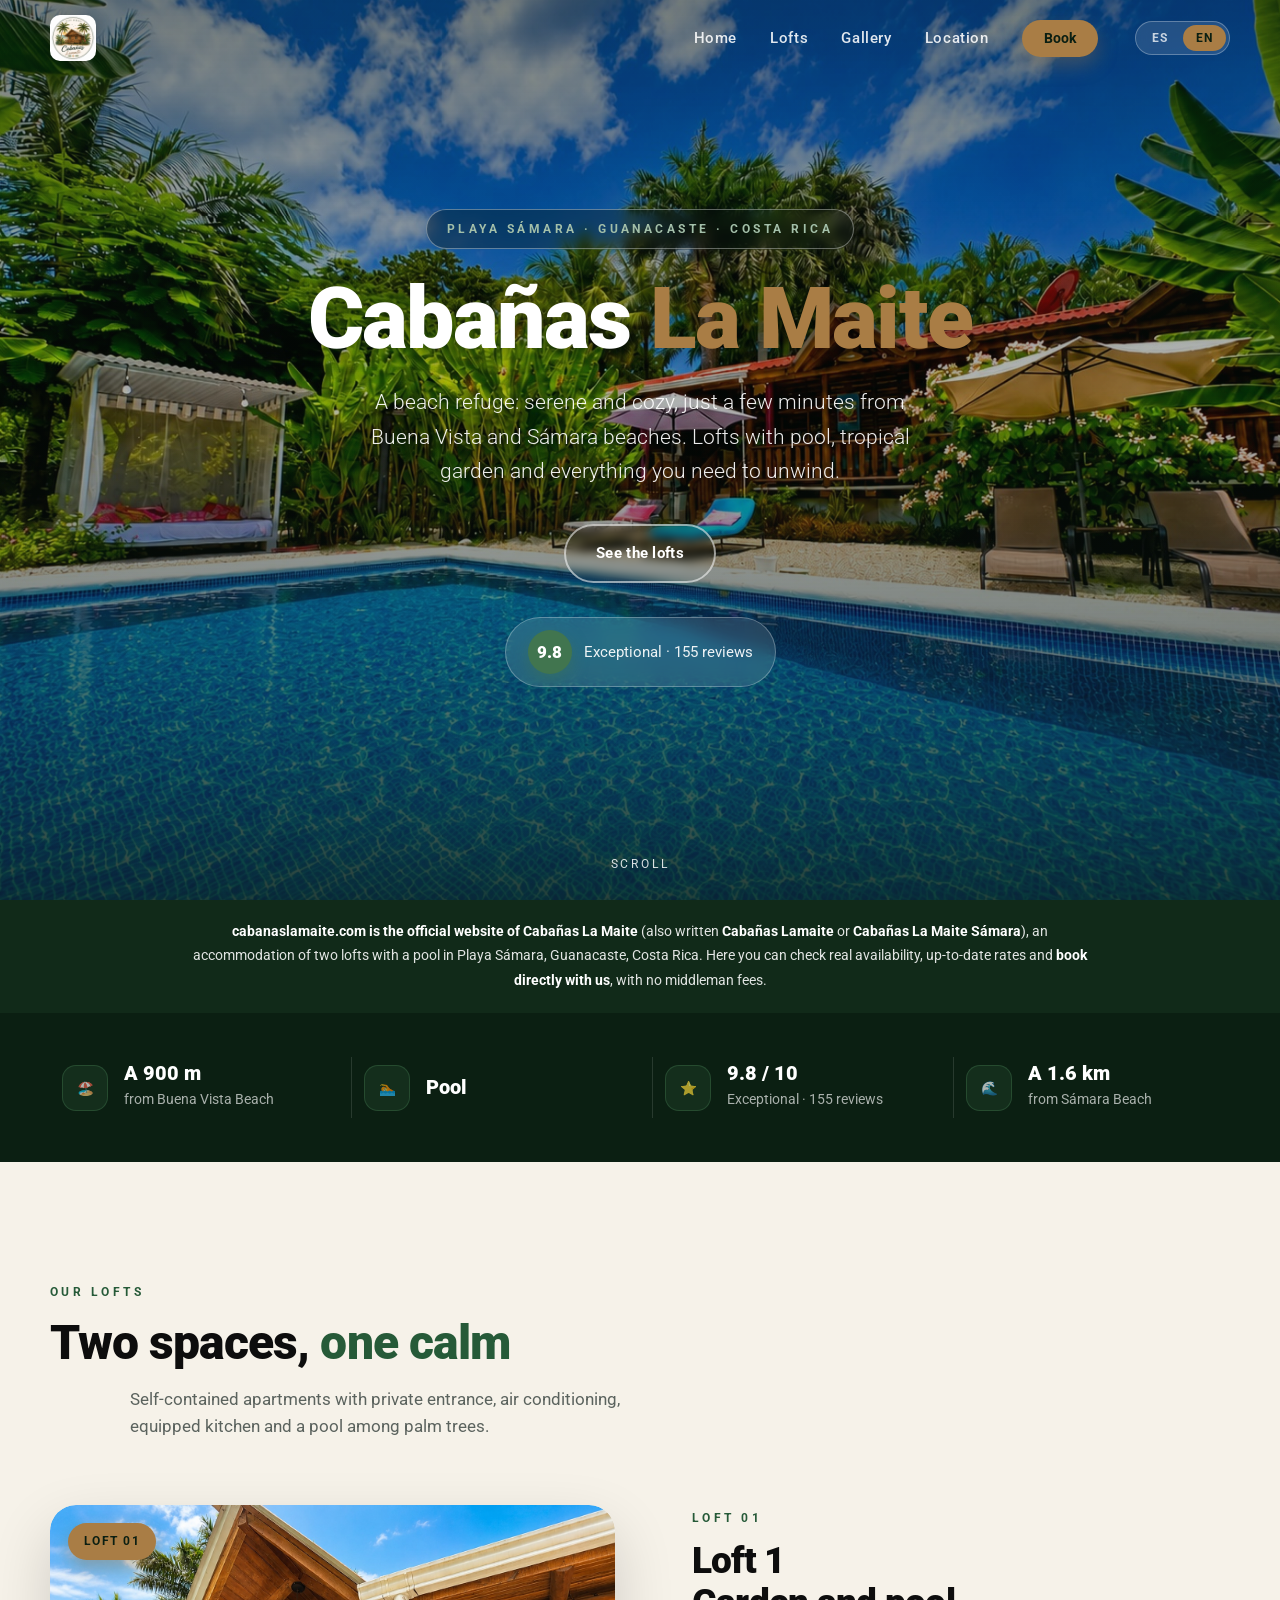
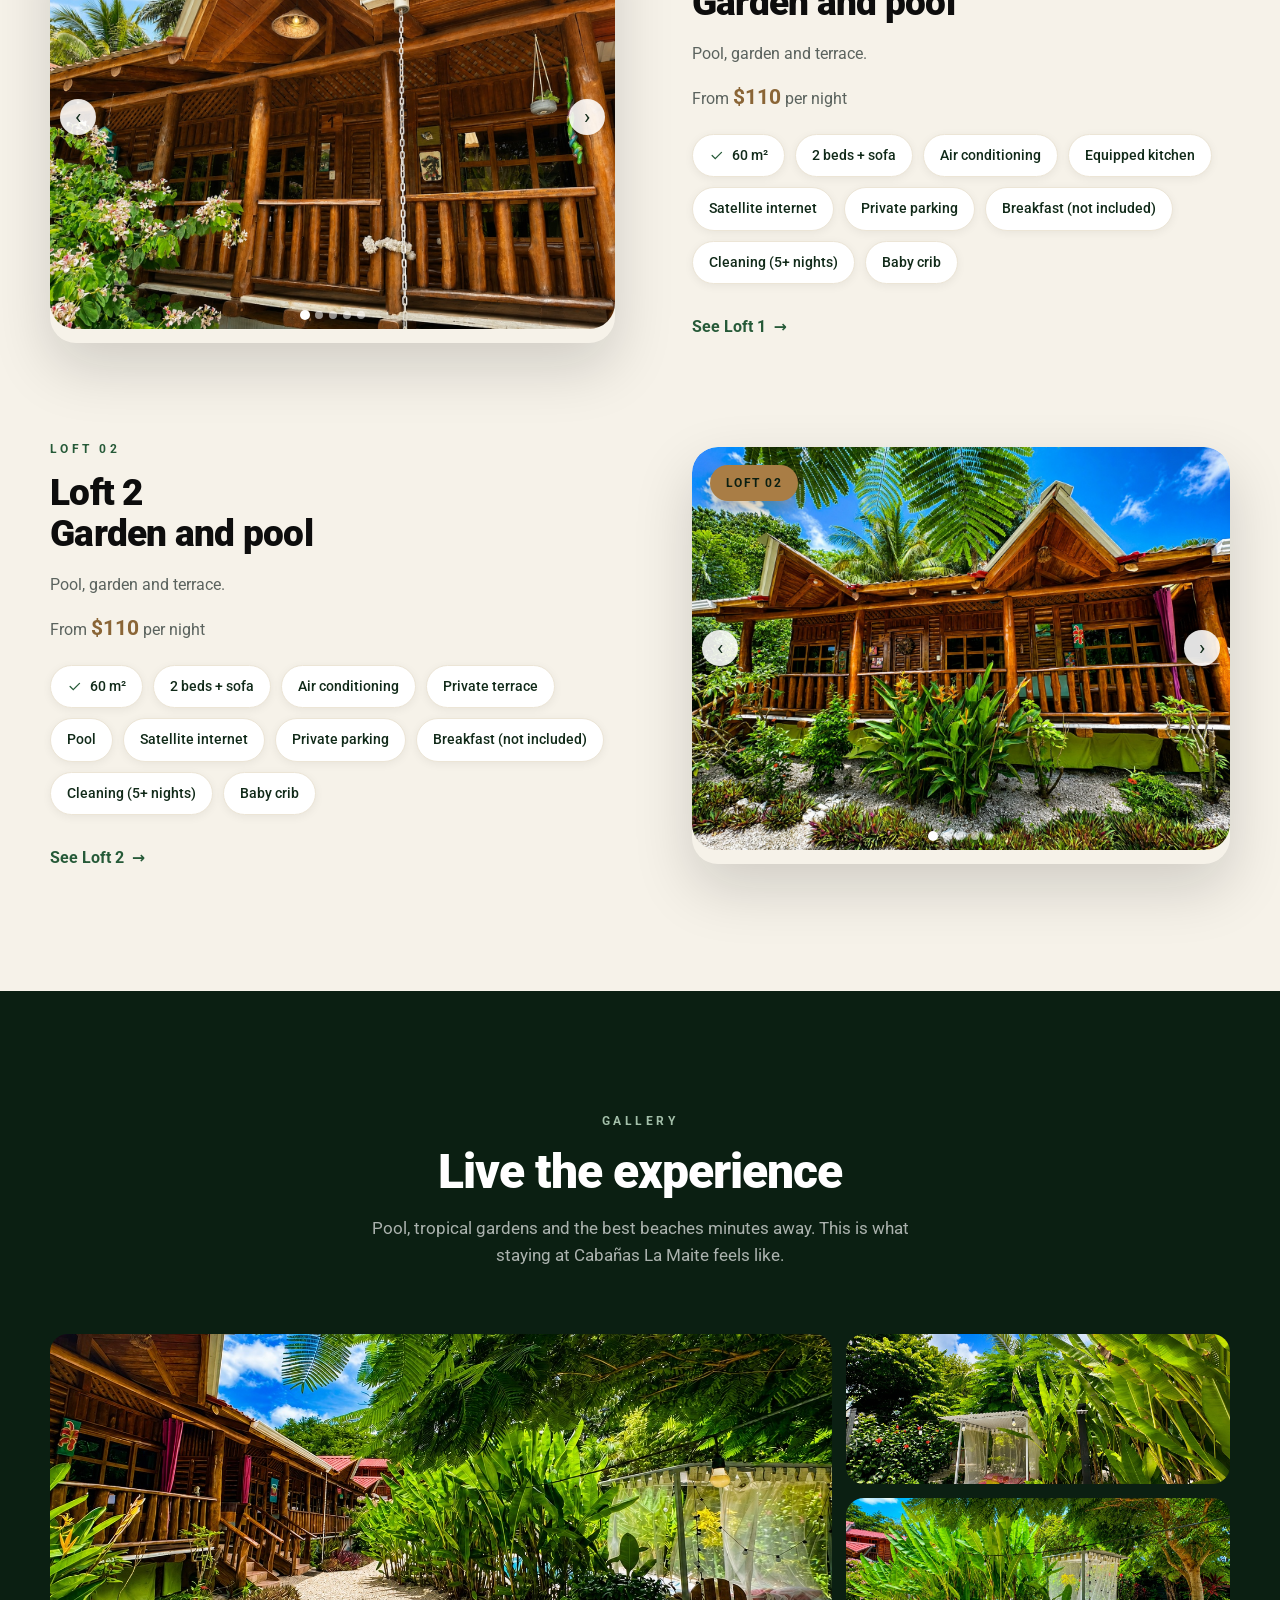
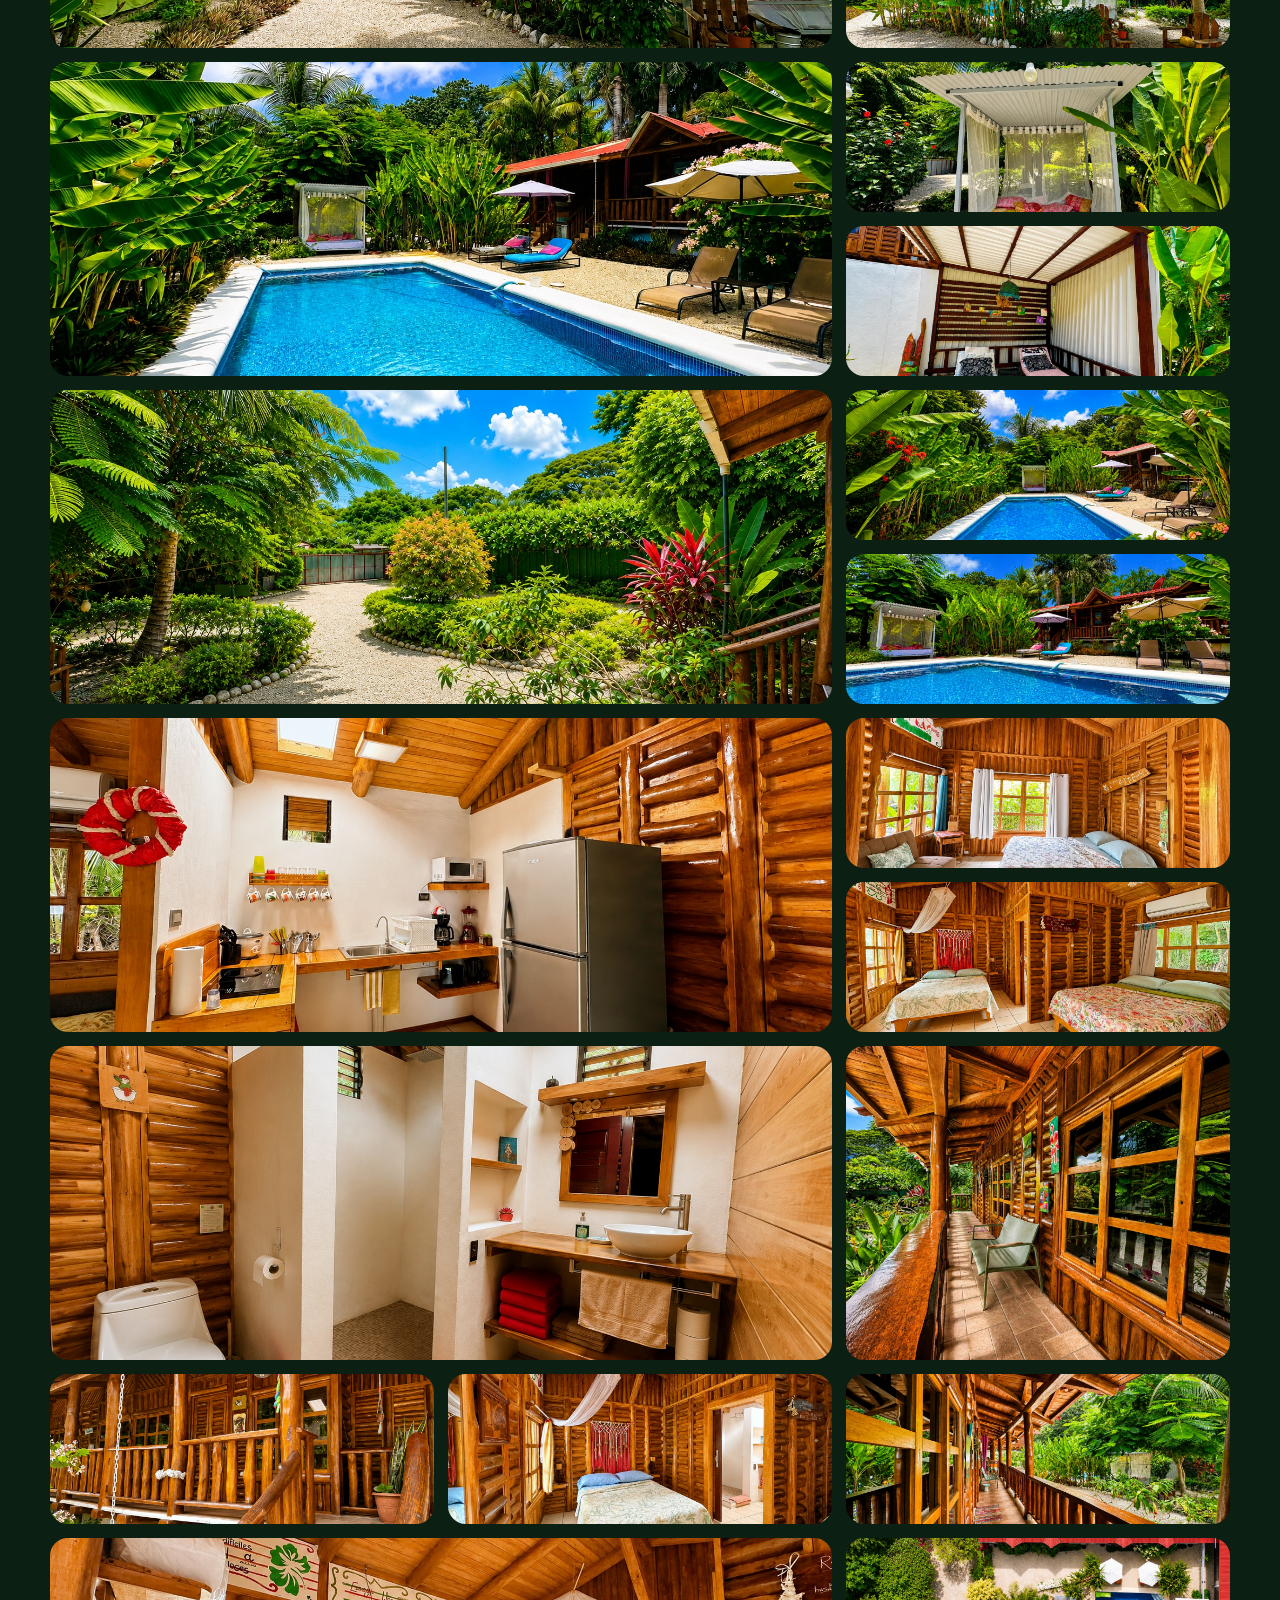
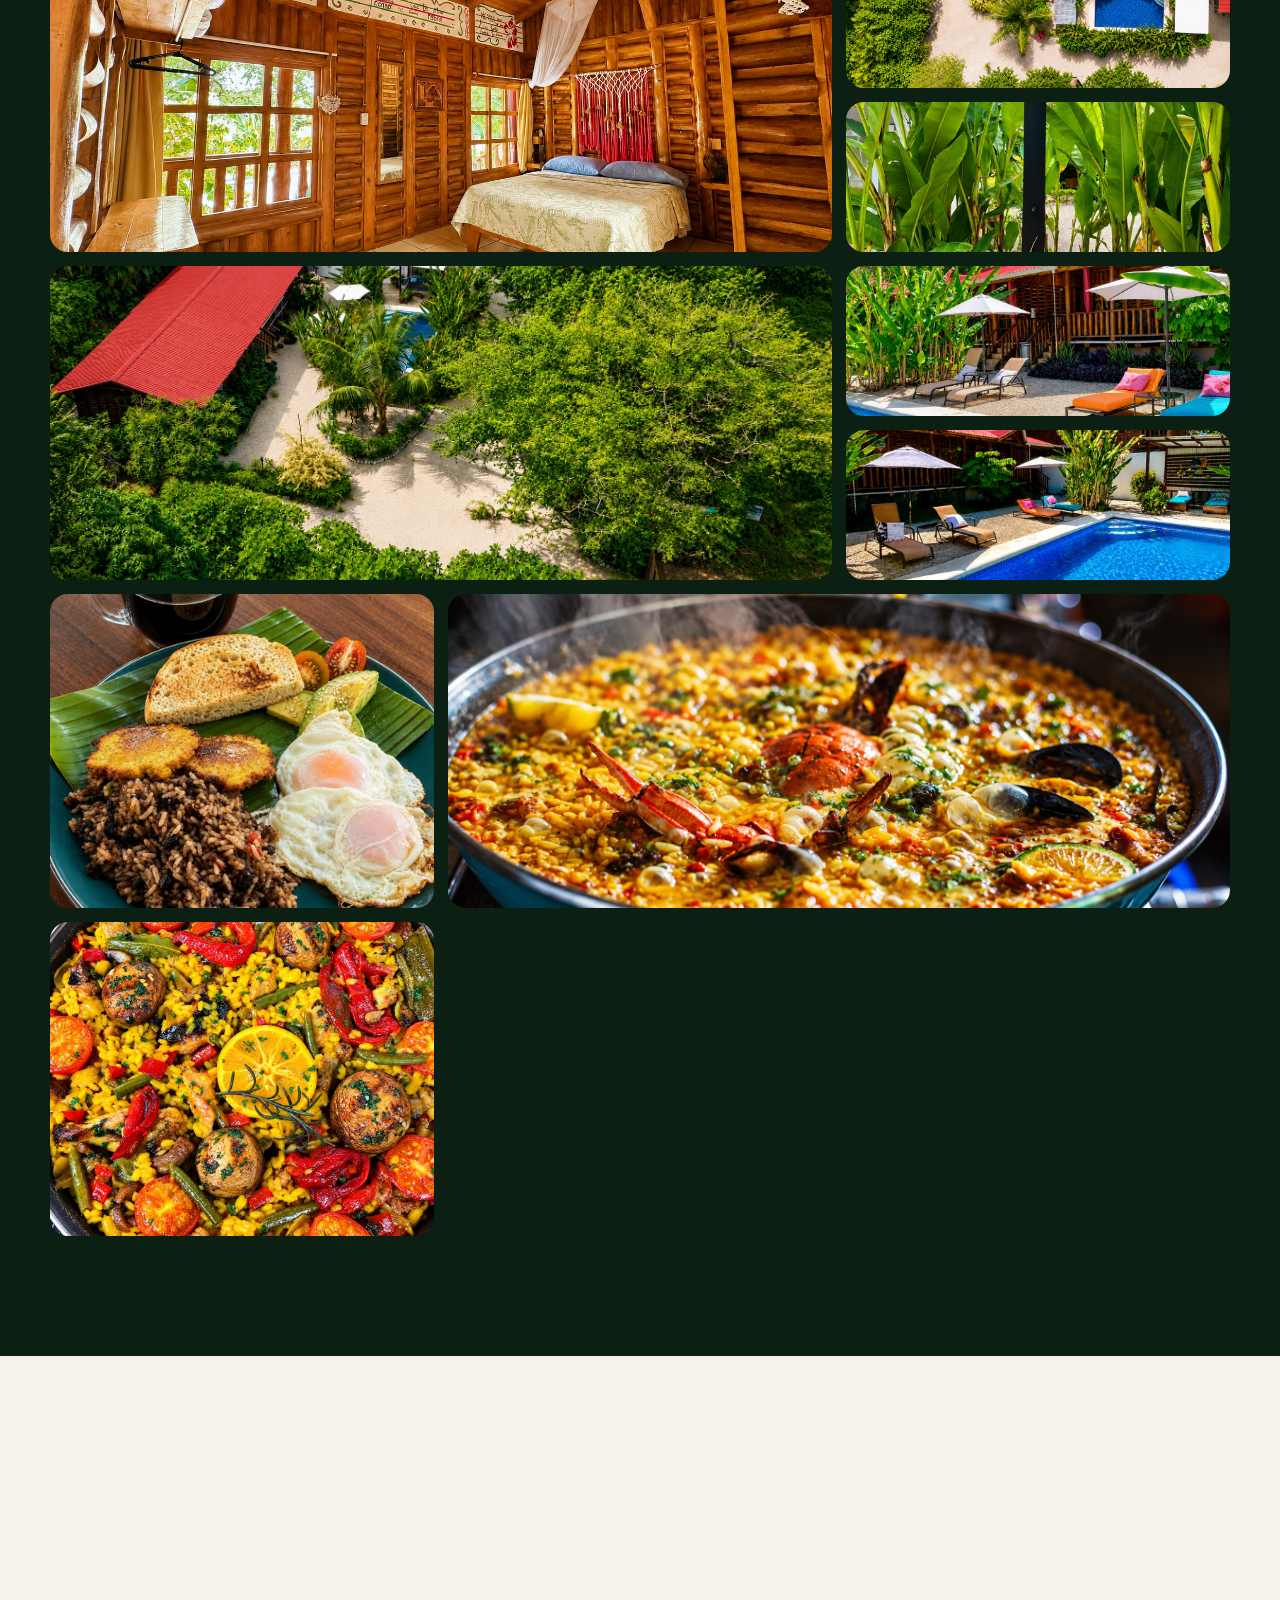
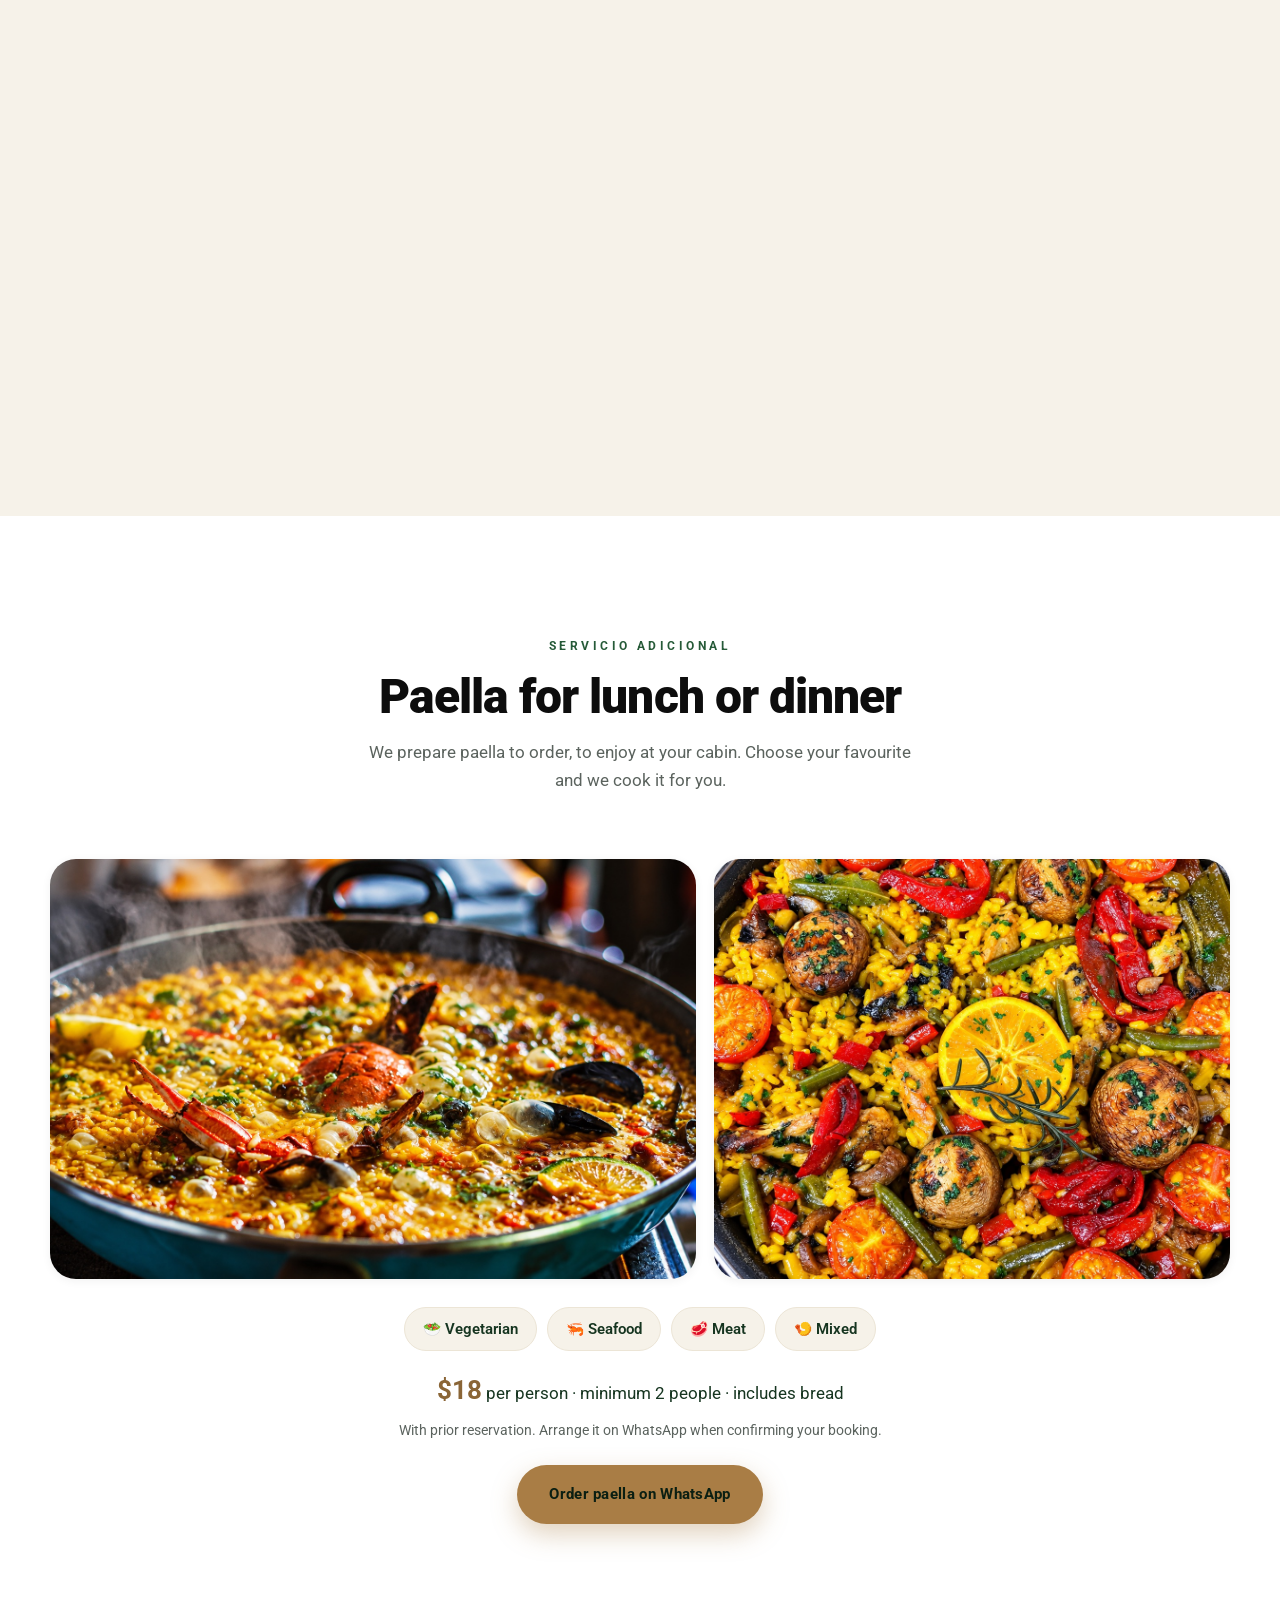
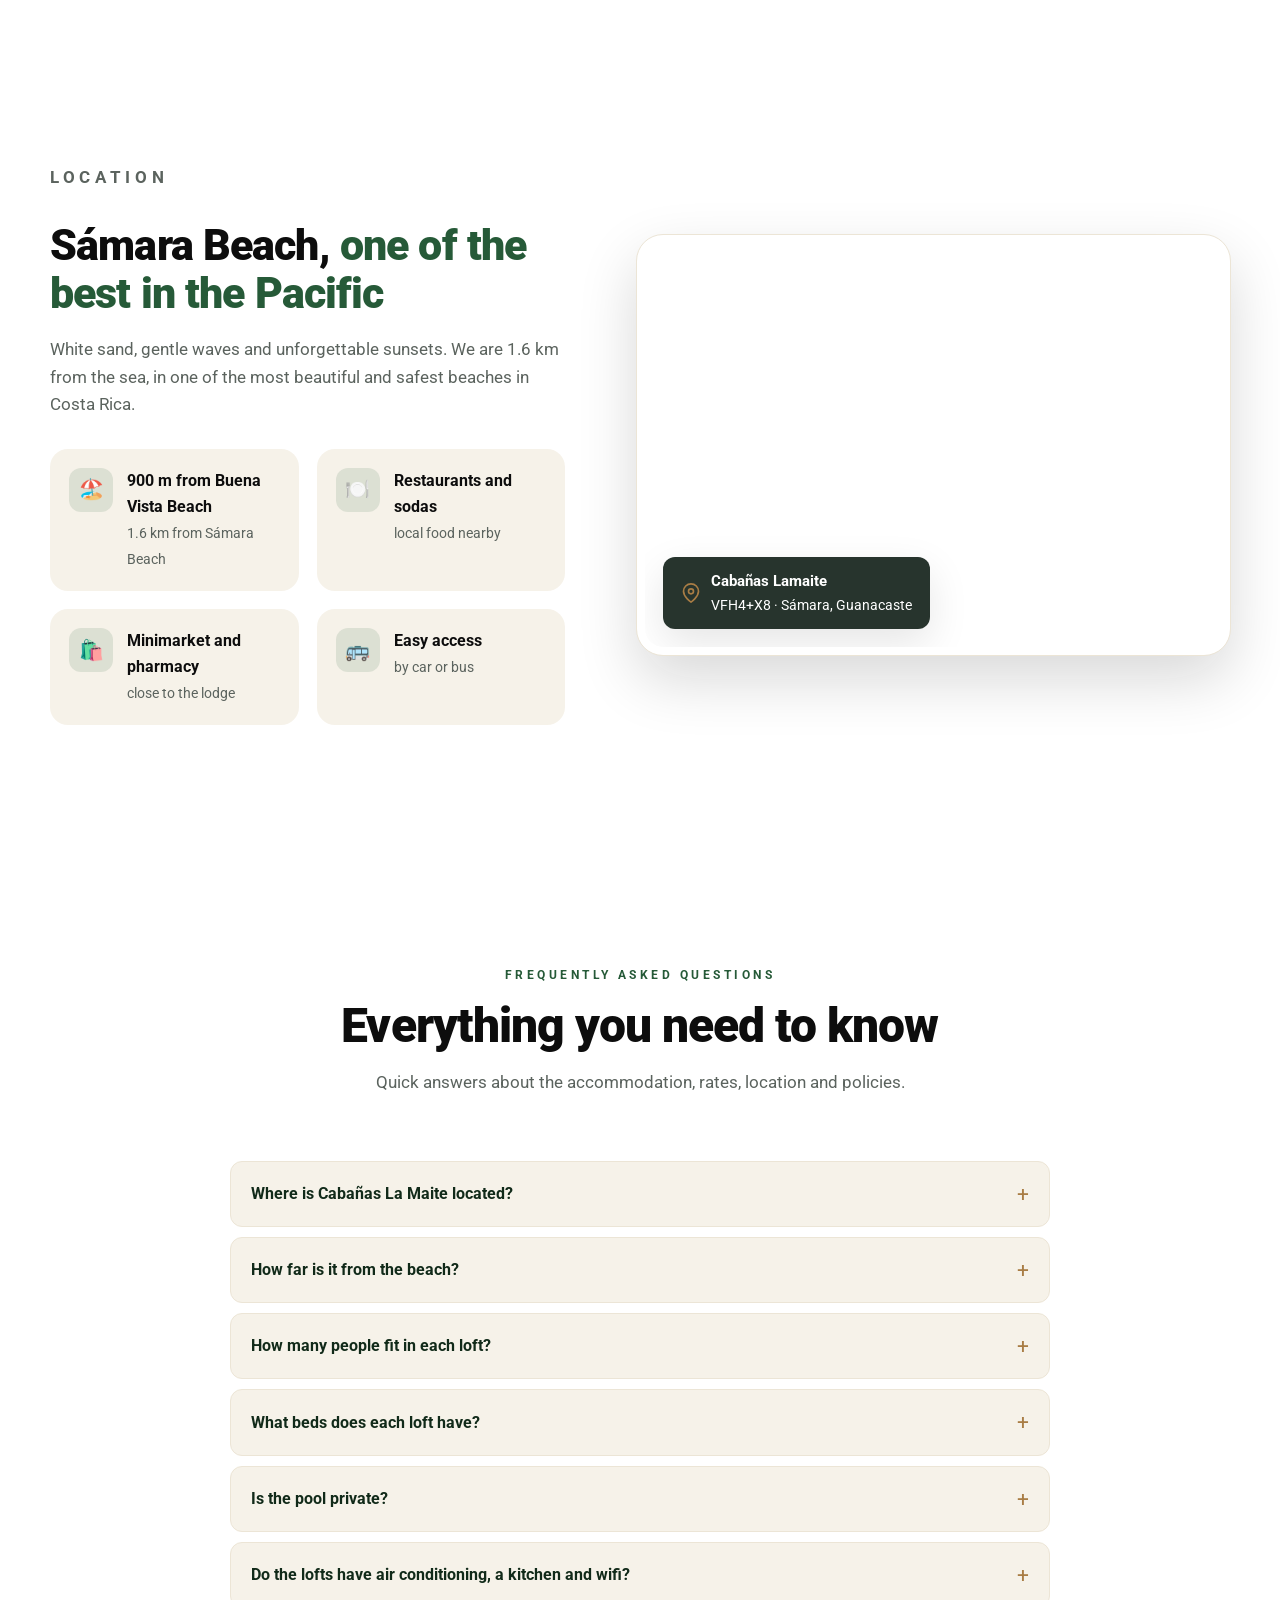
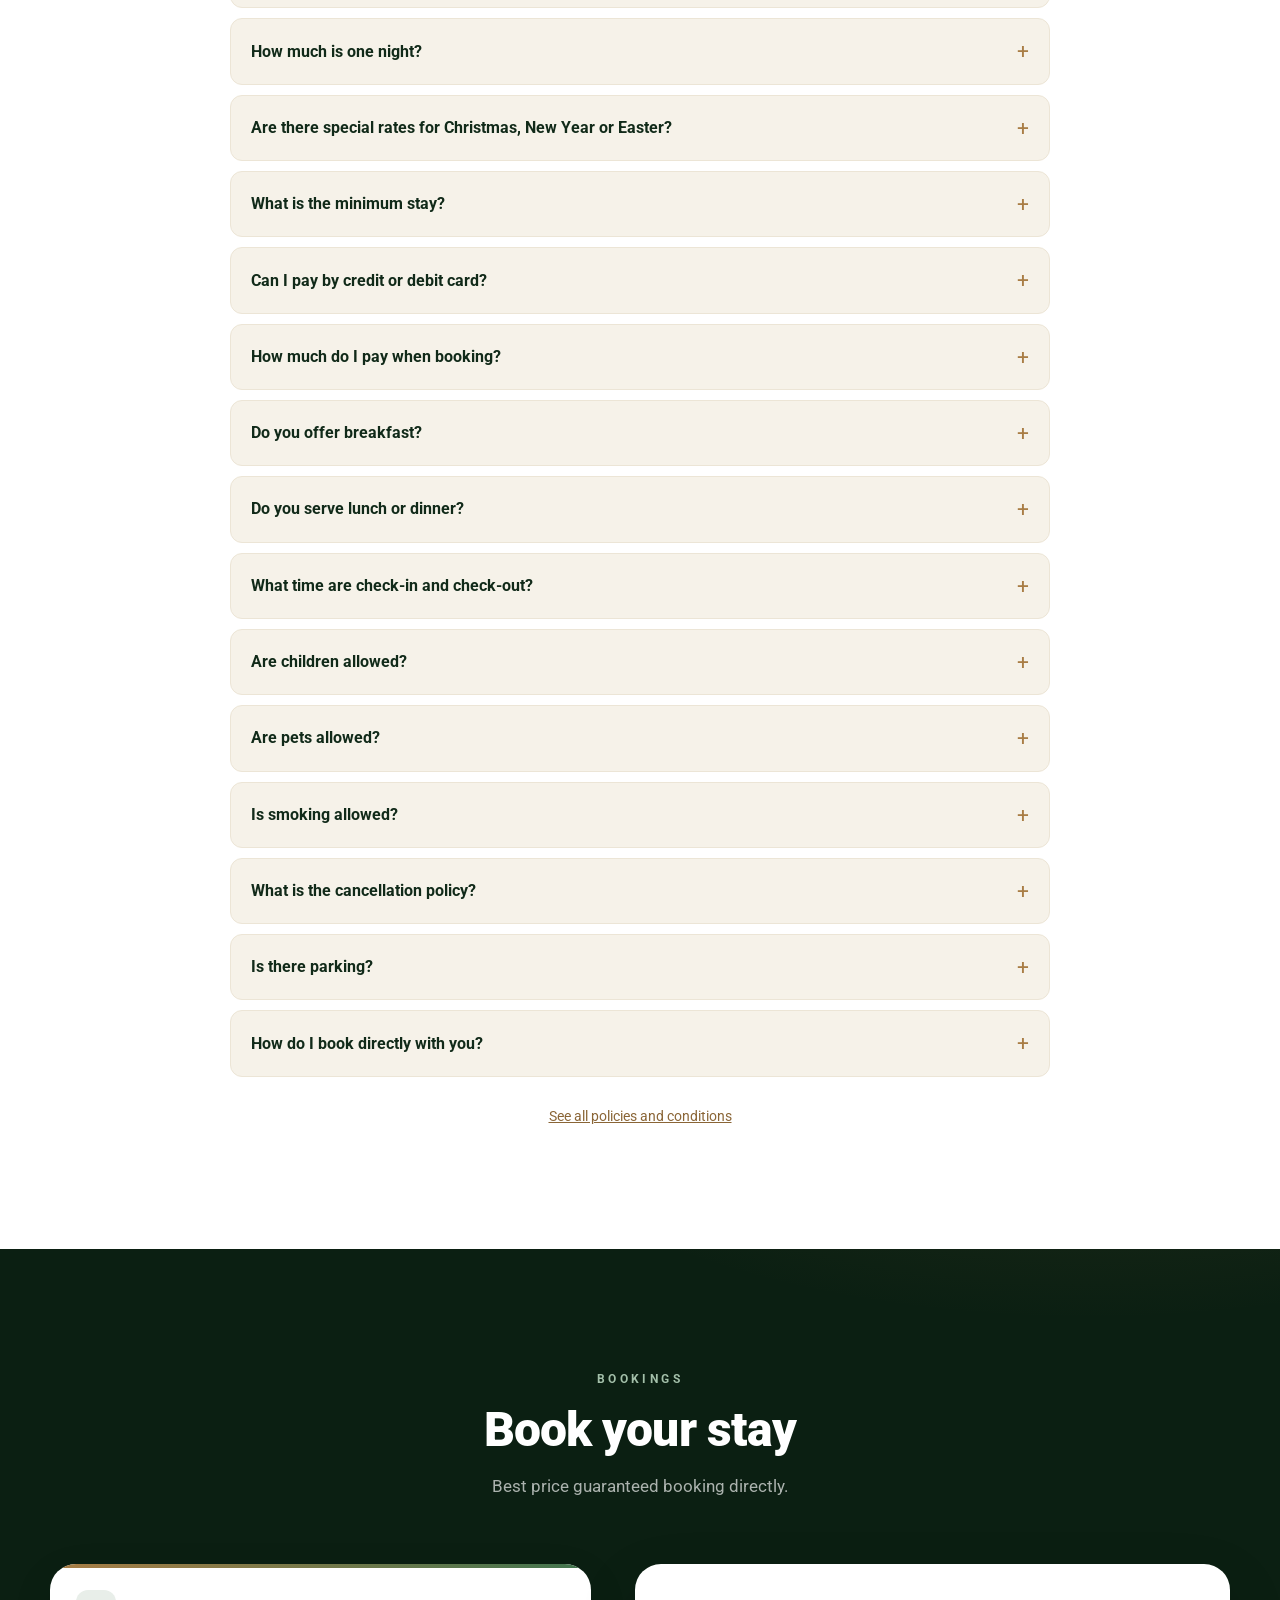
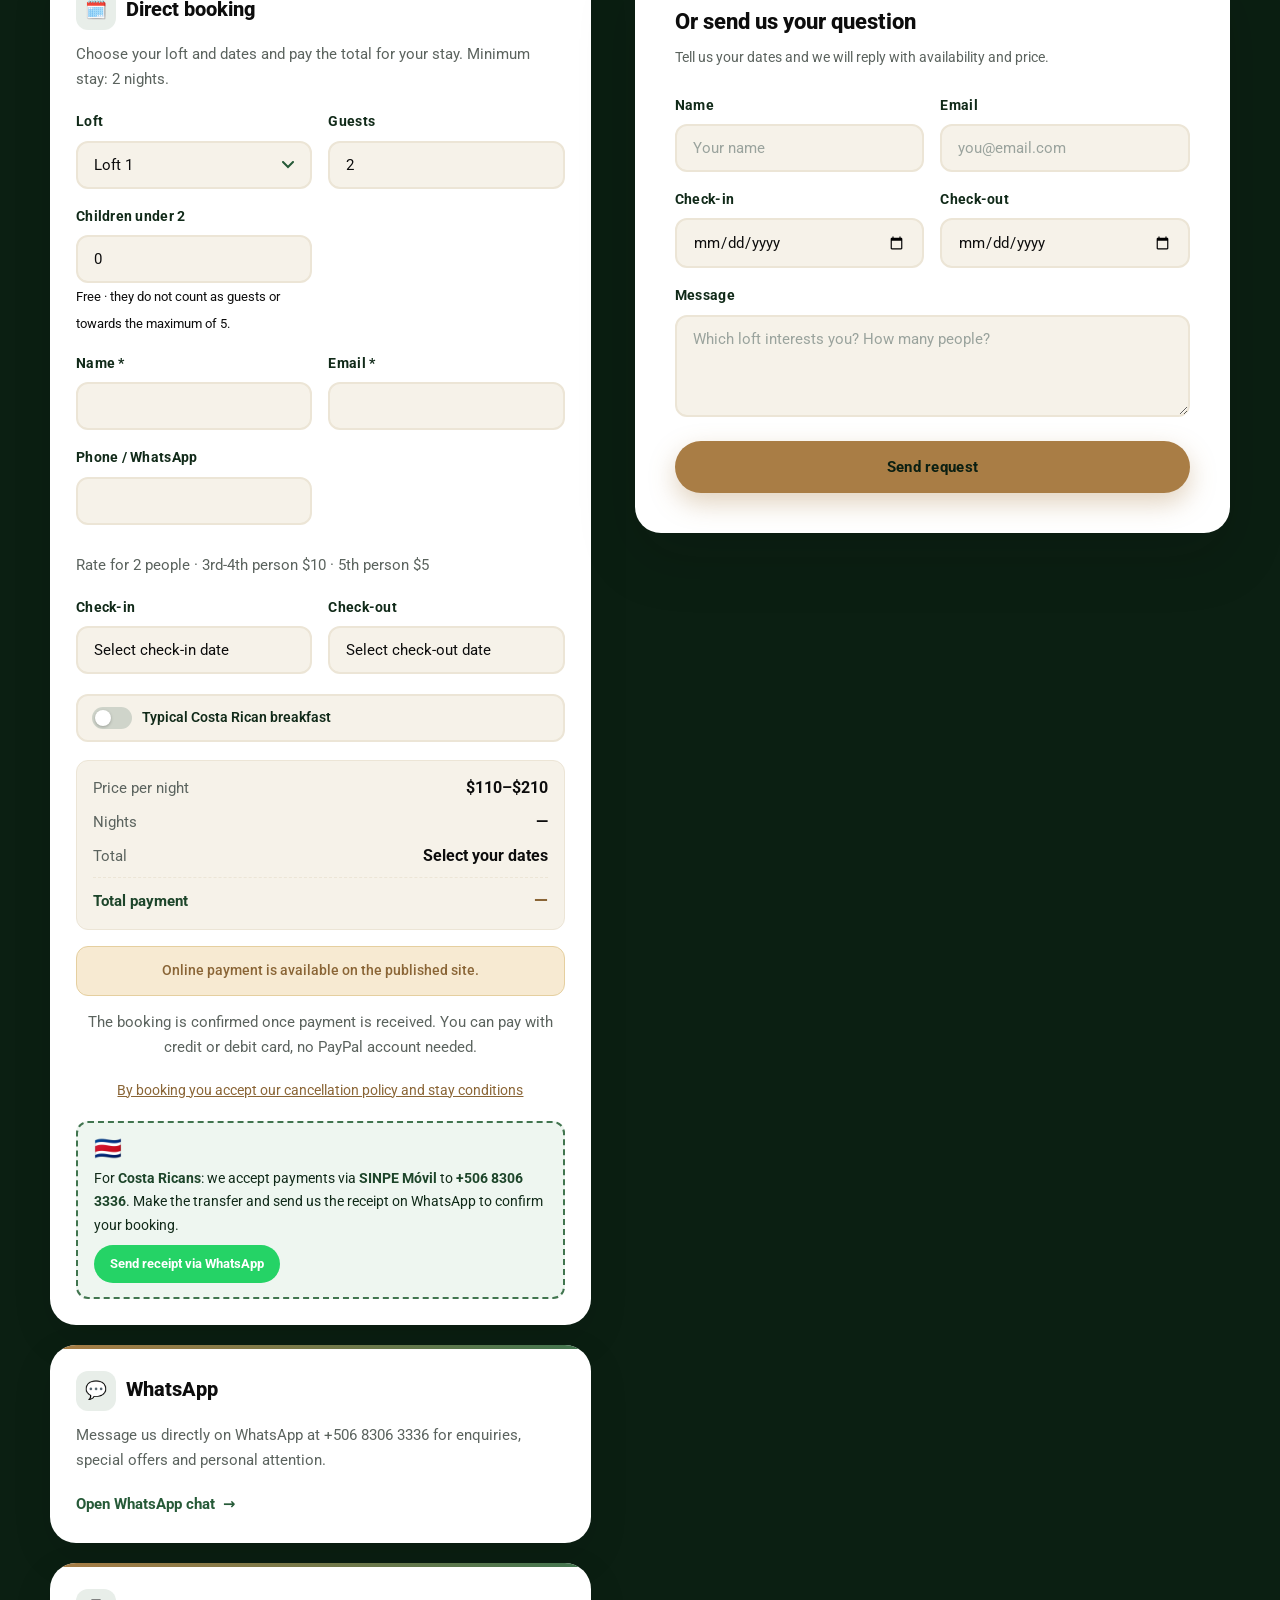
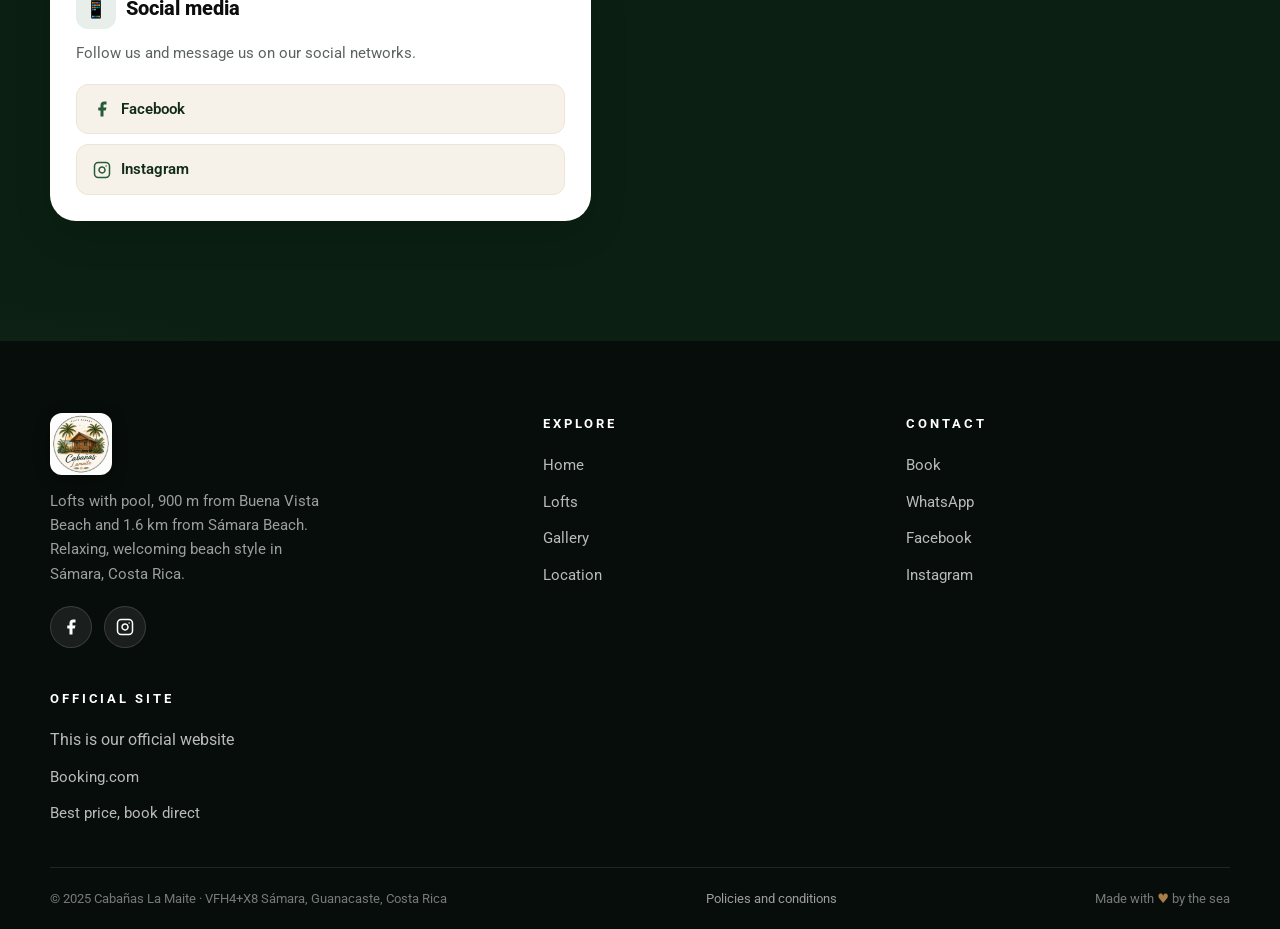
==== index.html @ fe334e0c "Reservas con ninos: campo de menores de 2 anos gratis (no cuentan para el maximo de 5 ni pagan desay" ====
<!DOCTYPE html>
<html lang="es">
<head>
    <meta charset="UTF-8">
    <meta name="viewport" content="width=device-width, initial-scale=1.0">
    <meta name="description" content="Cabañas La Maite (Lamaite) · Sitio web oficial. Lofts con piscina en Sámara, Costa Rica. A 900 m de Playa Buena Vista y 1,6 km de Playa Sámara, con aire acondicionado, cocina equipada y ambiente sobrio y playero.">
    <title>Cabañas La Maite (Lamaite) · Sámara, Costa Rica | Sitio Oficial</title>
    <link rel="icon" href="img/favicon.png">
    <link rel="canonical" href="https://www.cabanaslamaite.com/">
    <meta name="google-site-verification" content="googlee362062a2b91626f">

    <!-- Open Graph / redes sociales -->
    <meta property="og:type" content="website">
    <meta property="og:site_name" content="Cabañas La Maite">
    <meta property="og:locale" content="es_CR">
    <meta property="og:title" content="Cabañas La Maite · Lofts con piscina en Playa Sámara, Costa Rica">
    <meta property="og:description" content="Lofts con piscina compartida y jardín tropical a 900 m de Playa Buena Vista y 1,6 km de Playa Sámara. Aire acondicionado, cocina equipada. Reserva directa desde $110/noche.">
    <meta property="og:url" content="https://www.cabanaslamaite.com/">
    <meta property="og:image" content="https://www.cabanaslamaite.com/img/hero.jpg">
    <meta name="twitter:card" content="summary_large_image">

    <!-- Datos estructurados: alojamiento -->
    <script type="application/ld+json">
    {
      "@context": "https://schema.org",
      "@type": "LodgingBusiness",
      "@id": "https://www.cabanaslamaite.com/#alojamiento",
      "name": "Cabañas La Maite",
      "alternateName": ["Cabañas Lamaite", "Cabanas La Maite", "Cabañas La Maite Sámara", "Lamaite Sámara"],
      "description": "Dos lofts independientes con piscina compartida, jardín tropical y terraza en Playa Sámara, Guanacaste, Costa Rica. A 900 m de Playa Buena Vista y 1,6 km de Playa Sámara.",
      "url": "https://www.cabanaslamaite.com/",
      "image": [
        "https://www.cabanaslamaite.com/img/hero.jpg",
        "https://www.cabanaslamaite.com/img/loft1/gallery/loft1-01.jpg",
        "https://www.cabanaslamaite.com/img/loft2/gallery/loft2-01.jpg"
      ],
      "telephone": "+50683063336",
      "email": "cabanaslamaite@gmail.com",
      "priceRange": "$110-$210",
      "currenciesAccepted": "USD, CRC",
      "paymentAccepted": "Tarjeta de crédito, tarjeta de débito, PayPal, SINPE Móvil",
      "checkinTime": "15:00",
      "checkoutTime": "11:00",
      "numberOfRooms": 2,
      "petsAllowed": false,
      "address": {
        "@type": "PostalAddress",
        "streetAddress": "VFH4+X8",
        "addressLocality": "Sámara",
        "addressRegion": "Guanacaste",
        "addressCountry": "CR"
      },
      "geo": {
        "@type": "GeoCoordinates",
        "latitude": 9.8799882,
        "longitude": -85.5441426
      },
      "areaServed": [
        { "@type": "Place", "name": "Playa Sámara" },
        { "@type": "Place", "name": "Playa Buena Vista" },
        { "@type": "Place", "name": "Sámara, Guanacaste" }
      ],
      "amenityFeature": [
        { "@type": "LocationFeatureSpecification", "name": "Piscina compartida", "value": true },
        { "@type": "LocationFeatureSpecification", "name": "Jardín tropical", "value": true },
        { "@type": "LocationFeatureSpecification", "name": "Aire acondicionado", "value": true },
        { "@type": "LocationFeatureSpecification", "name": "Cocina equipada", "value": true },
        { "@type": "LocationFeatureSpecification", "name": "Terraza", "value": true },
        { "@type": "LocationFeatureSpecification", "name": "Internet satelital", "value": true },
        { "@type": "LocationFeatureSpecification", "name": "Estacionamiento privado", "value": true },
        { "@type": "LocationFeatureSpecification", "name": "Entrada independiente", "value": true }
      ],
      "aggregateRating": {
        "@type": "AggregateRating",
        "ratingValue": "9.8",
        "bestRating": "10",
        "reviewCount": "155"
      },
      "sameAs": [
        "https://www.facebook.com/LamaiteEcologicas",
        "https://www.instagram.com/cabanaslamaite/",
        "https://www.booking.com/hotel/cr/cabanas-lamaite-samara.html"
      ],
      "makesOffer": [
        {
          "@type": "Offer",
          "name": "Desayuno típico costarricense",
          "description": "Desayuno con gallo pinto, huevos, fruta fresca y café de la zona. Con reservación previa.",
          "price": "11",
          "priceCurrency": "USD"
        },
        {
          "@type": "Offer",
          "name": "Paella (vegetariana, mariscos, carne o mixta)",
          "description": "Paella con reservación previa, mínimo 2 personas. Incluye pan.",
          "price": "18",
          "priceCurrency": "USD"
        }
      ]
    }
    </script>

    <!-- Datos estructurados: preguntas frecuentes -->
    <script type="application/ld+json">
    {
      "@context": "https://schema.org",
      "@type": "FAQPage",
      "mainEntity": [
        { "@type": "Question", "name": "¿Dónde queda Cabañas La Maite?", "acceptedAnswer": { "@type": "Answer", "text": "Cabañas La Maite está en Sámara, Nicoya, Guanacaste, Costa Rica (Plus Code VFH4+X8; coordenadas 9.8799882, -85.5441426). Está a 900 m de Playa Buena Vista y a 1,6 km de Playa Sámara." } },
        { "@type": "Question", "name": "¿Qué tan lejos está de la playa?", "acceptedAnswer": { "@type": "Answer", "text": "A 900 metros de Playa Buena Vista (unos 10-12 minutos caminando) y a 1,6 km de Playa Sámara, una de las playas más hermosas y seguras de Costa Rica, ideal para nadar." } },
        { "@type": "Question", "name": "¿Cuántas personas caben en cada loft?", "acceptedAnswer": { "@type": "Answer", "text": "Cada loft aloja hasta 5 personas. La tarifa base incluye 2 personas; cada persona adicional tiene un costo por noche (la 3ª y 4ª suman $10 cada una, la 5ª $5)." } },
        { "@type": "Question", "name": "¿Qué camas tiene cada loft?", "acceptedAnswer": { "@type": "Answer", "text": "Ambos lofts tienen 2 camas dobles y 1 sofá cama, además de ropa de cama y aire acondicionado individual." } },
        { "@type": "Question", "name": "¿La piscina es privada?", "acceptedAnswer": { "@type": "Answer", "text": "La piscina es compartida entre los dos lofts y está rodeada de jardín tropical. Cada loft tiene su propia entrada independiente y su terraza." } },
        { "@type": "Question", "name": "¿Los loft tienen aire acondicionado, cocina y wifi?", "acceptedAnswer": { "@type": "Answer", "text": "Sí. Cada loft incluye aire acondicionado individual, cocina completamente equipada (refrigerador, microondas, utensilios, cafetera), internet satelital, terraza y baño privado con ducha." } },
        { "@type": "Question", "name": "¿Cuánto cuesta una noche?", "acceptedAnswer": { "@type": "Answer", "text": "Para 2 personas: $119 por noche en temporada alta (enero, febrero, marzo, abril, julio, agosto y diciembre) y $110 por noche en temporada baja (mayo, junio, septiembre, octubre y noviembre). La persona adicional cuesta $10 (3ª y 4ª) y $5 (la 5ª)." } },
        { "@type": "Question", "name": "¿Hay tarifas especiales en Navidad, Año Nuevo o Semana Santa?", "acceptedAnswer": { "@type": "Answer", "text": "Sí. Del 24 al 28 de diciembre la tarifa es $170 por noche; del 29 de diciembre al 1 de enero, $210; del 2 al 4 de enero, $170; y del 5 al 10 de enero, $140. En Semana Santa (21 al 28 de marzo de 2027) la tarifa es $135 por noche." } },
        { "@type": "Question", "name": "¿Cuál es la estadía mínima?", "acceptedAnswer": { "@type": "Answer", "text": "La estadía mínima general es de 2 noches. Como excepción, si en el calendario queda una sola noche libre entre dos reservas, esa noche se puede reservar por separado." } },
        { "@type": "Question", "name": "¿Puedo pagar con tarjeta de crédito o débito?", "acceptedAnswer": { "@type": "Answer", "text": "Sí. Puedes pagar el 100% al reservar con tarjeta de crédito o débito, sin necesidad de tener cuenta PayPal. Los costarricenses también pueden pagar por SINPE Móvil coordinando por WhatsApp." } },
        { "@type": "Question", "name": "¿Cuánto se paga al reservar?", "acceptedAnswer": { "@type": "Answer", "text": "Se paga el 100% del total al momento de reservar. Al completar el pago recibirás un correo de confirmación automático." } },
        { "@type": "Question", "name": "¿Ofrecen desayuno?", "acceptedAnswer": { "@type": "Answer", "text": "Sí, ofrecemos desayuno típico costarricense (gallo pinto, huevos, fruta fresca y café de la zona) por $11 por persona por noche, con reservación previa. Puedes agregarlo al reservar o coordinarlo por WhatsApp." } },
        { "@type": "Question", "name": "¿Sirven almuerzo o cena?", "acceptedAnswer": { "@type": "Answer", "text": "Preparamos paella para almuerzo o cena con reservación previa: vegetariana, de mariscos, de carne o mixta. Cuesta $18 por persona, con un mínimo de 2 personas, e incluye pan. Se pide por WhatsApp." } },
        { "@type": "Question", "name": "¿A qué hora es el check-in y el check-out?", "acceptedAnswer": { "@type": "Answer", "text": "El check-in es a partir de las 3:00 p. m. y es completamente automático: puedes entrar por tu cuenta siguiendo las instrucciones que te enviamos antes de llegar. El check-out es hasta las 11:00 a. m." } },
        { "@type": "Question", "name": "¿Se permiten niños?", "acceptedAnswer": { "@type": "Answer", "text": "Sí, se permiten niños de cualquier edad. Los niños de 2 años o menos se alojan gratis, y hay cunas disponibles sin costo sujetas a disponibilidad." } },
        { "@type": "Question", "name": "¿Se admiten mascotas?", "acceptedAnswer": { "@type": "Answer", "text": "No, no se admiten mascotas en las instalaciones." } },
        { "@type": "Question", "name": "¿Se puede fumar?", "acceptedAnswer": { "@type": "Answer", "text": "No se permite fumar dentro de las habitaciones ni en las áreas interiores o comunes. Solo está permitido en el área designada para fumadores ubicada en el parqueo." } },
        { "@type": "Question", "name": "¿Cuál es la política de cancelación?", "acceptedAnswer": { "@type": "Answer", "text": "Es flexible: puedes cancelar sin cargos hasta 5 días antes de la llegada y se reembolsa el 100% del importe pagado. Si cancelas dentro de los 5 días previos, o no te presentas, se cobra el 100% de la reserva." } },
        { "@type": "Question", "name": "¿Hay estacionamiento?", "acceptedAnswer": { "@type": "Answer", "text": "Sí, cada loft cuenta con estacionamiento privado dentro de la propiedad." } },
        { "@type": "Question", "name": "¿Cómo reservo directamente con ustedes?", "acceptedAnswer": { "@type": "Answer", "text": "Puedes reservar aquí mismo en la página: elige loft, fechas, número de personas y paga con tarjeta. También puedes escribirnos por WhatsApp al +506 8306 3336 o al correo cabanaslamaite@gmail.com." } }
      ]
    }
    </script>

    <link rel="preconnect" href="https://fonts.googleapis.com">
    <link rel="preconnect" href="https://fonts.gstatic.com" crossorigin>
    <link href="https://fonts.googleapis.com/css2?family=Roboto:wght@300;400;500;700;900&display=swap" rel="stylesheet">
    <link rel="stylesheet" href="styles.css">
</head>
<body>

    <header class="site-header" id="site-header">
        <nav class="nav container">
            <a href="#inicio" class="brand">
            <img class="logo-img" src="img/logo.png" alt="Cabañas La Maite — logo">
            </a>
            <button class="nav-toggle" id="nav-toggle" aria-label="Abrir menú" aria-expanded="false">
                <span></span><span></span><span></span>
            </button>
            <ul class="nav-links" id="nav-links">
                <li><a href="#inicio" data-i18n="nav.inicio">Inicio</a></li>
                <li><a href="#lofts" data-i18n="nav.lofts">Lofts</a></li>
                <li><a href="#galeria" data-i18n="nav.galeria">Galería</a></li>
                <li><a href="#ubicacion" data-i18n="nav.ubicacion">Ubicación</a></li>
                <li><a href="#reservar" class="nav-cta" data-i18n="nav.reservar">Reservar</a></li>
                <li class="lang-switch" role="group" aria-label="Idioma / Language">
                    <button class="lang-btn" data-lang="es" type="button" aria-pressed="true">ES</button>
                    <button class="lang-btn" data-lang="en" type="button" aria-pressed="false">EN</button>
                </li>
            </ul>
        </nav>
    </header>

    <main>
        <!-- ============ HERO ============ -->
        <section id="inicio" class="hero">
            <div class="hero-bg" style="background-image: url('img/hero.jpg')"></div>
            <div class="hero-overlay"></div>
            <div class="hero-content">
                <p class="eyebrow">Playa Sámara · Guanacaste · Costa Rica</p>
                <h1>Cabañas <span class="accent">La Maite</span></h1>
                <p class="hero-tagline" data-i18n="hero.tagline">Un refugio playero: sereno y acogedor, a tan solo unos minutos de Playa Buena Vista y Sámara. Lofts con piscina, jardín tropical y todo lo que necesitas para desconectar.</p>
                <div class="hero-buttons">
                    <a href="#lofts" class="btn btn-ghost" data-i18n="hero.seeLofts">Ver los lofts</a>
                </div>
                <div class="hero-rating">
                    <span class="rating-badge">9.8</span>
                    <span class="rating-text" data-i18n="hero.rating">Excepcional · 155 comentarios</span>
                </div>
            </div>
            <a href="#stats" class="scroll-cue" aria-label="Bajar a la siguiente sección" data-i18n="hero.scroll" data-i18n-attr="aria-label:hero.scrollAria">
                Bajar
                <span class="wheel"></span>
            </a>
        </section>

        <!-- ============ FRANJA DE DATOS ============ -->
        <!-- ============ SITIO OFICIAL ============ -->
        <section id="oficial" class="oficial">
            <div class="container">
                <p class="oficial-text" data-i18n-html="oficial.text">
                    <strong>cabanaslamaite.com es el sitio web oficial de Cabañas La Maite</strong> (también escrito <strong>Cabañas Lamaite</strong> o <strong>Cabañas La Maite Sámara</strong>), un alojamiento de dos lofts con piscina en Playa Sámara, Guanacaste, Costa Rica. Aquí puedes consultar disponibilidad real, tarifas actualizadas y <strong>reservar directamente con nosotros</strong>, sin comisiones de intermediarios.
                </p>
            </div>
        </section>

        <section id="stats" class="stats">
            <div class="container stats-grid">
                <div class="stat">
                    <span class="stat-icon">🏖️</span>
                    <div>
                        <strong>A 900 m</strong>
                        <span data-i18n="stat.1.label">de Playa Buena Vista</span>
                    </div>
                </div>
                <div class="stat">
                    <span class="stat-icon">🏊</span>
                    <div>
                        <strong data-i18n="stat.2.strong">Piscina</strong>
                        <span data-i18n="stat.2.label"></span>
                    </div>
                </div>
                <div class="stat">
                    <span class="stat-icon">⭐</span>
                    <div>
                        <strong>9.8 / 10</strong>
                        <span data-i18n="stat.3.label">Excepcional · 155 comentarios</span>
                    </div>
                </div>
                <div class="stat">
                    <span class="stat-icon">🌊</span>
                    <div>
                        <strong data-i18n="stat.4.strong">A 1,6 km</strong>
                        <span data-i18n="stat.4.label">de Playa Sámara</span>
                    </div>
                </div>
            </div>
        </section>

        <!-- ============ LOFTS ============ -->
        <section id="lofts" class="lofts section">
            <div class="container">
                <header class="section-head reveal">
                    <p class="eyebrow" data-i18n="lofts.eyebrow">Nuestros lofts</p>
                    <h2 data-i18n-html="lofts.title">Dos espacios, <span class="text-green">una misma calma</span></h2>
                    <p class="sub" data-i18n="lofts.sub">Apartamentos independientes con entrada privada, aire acondicionado, cocina equipada y piscina entre palmeras.</p>
                </header>

                <article class="loft-row reveal">
                    <div class="loft-media">
                        <div class="loft-carousel">
                            <div class="carousel-track">
                                <img src="img/loft1/gallery/loft1-01.jpg" alt="Loft 1 — vista principal" loading="lazy" data-i18n-attr="alt:alt.loft1.view">
                                <img src="img/loft1/gallery/loft1-02.jpg" alt="Loft 1" loading="lazy" data-i18n-attr="alt:alt.loft1.view">
                                <img src="img/loft1/gallery/loft1-03.jpg" alt="Loft 1" loading="lazy" data-i18n-attr="alt:alt.loft1.view">
                                <img src="img/loft1/gallery/loft1-04.jpg" alt="Loft 1" loading="lazy" data-i18n-attr="alt:alt.loft1.view">
                                <img src="img/loft1/gallery/loft1-05.jpg" alt="Loft 1" loading="lazy" data-i18n-attr="alt:alt.loft1.view">
                            </div>
                            <button type="button" class="carousel-btn carousel-prev" aria-label="Foto anterior">‹</button>
                            <button type="button" class="carousel-btn carousel-next" aria-label="Foto siguiente">›</button>
                            <div class="carousel-dots"></div>
                        </div>
                        <span class="loft-tag">Loft 01</span>
                    </div>
                    <div class="loft-info">
                        <p class="eyebrow">Loft 01</p>
                        <h3 data-i18n-html="loft1.title">Loft 1<br>Jardín y piscina</h3>
                        <p class="desc" data-i18n="loft.desc">Piscina, jardín y terraza.</p>
                        <p class="price-line" data-i18n-html="loft.price">Desde <strong>$110</strong>/noche</p>
                        <ul class="feature-chips">
                            <li><svg viewBox="0 0 24 24" fill="none" stroke-width="2" stroke-linecap="round"><path d="M5 12l5 5L20 7"/></svg>60 m²</li>
                            <li data-i18n="chip.beds"><svg viewBox="0 0 24 24" fill="none" stroke-width="2" stroke-linecap="round"><path d="M5 12l5 5L20 7"/></svg>2 camas + sofá</li>
                            <li data-i18n="chip.ac"><svg viewBox="0 0 24 24" fill="none" stroke-width="2" stroke-linecap="round"><path d="M5 12l5 5L20 7"/></svg>Aire acondicionado</li>
                            <li data-i18n="chip.kitchen"><svg viewBox="0 0 24 24" fill="none" stroke-width="2" stroke-linecap="round"><path d="M5 12l5 5L20 7"/></svg>Cocina equipada</li>
                            <li data-i18n="chip.internet"><svg viewBox="0 0 24 24" fill="none" stroke-width="2" stroke-linecap="round"><path d="M5 12l5 5L20 7"/></svg>Internet satelital</li>
                            <li data-i18n="chip.parking"><svg viewBox="0 0 24 24" fill="none" stroke-width="2" stroke-linecap="round"><path d="M5 12l5 5L20 7"/></svg>Estacionamiento privado</li>
                            <li data-i18n="chip.breakfast"><svg viewBox="0 0 24 24" fill="none" stroke-width="2" stroke-linecap="round"><path d="M5 12l5 5L20 7"/></svg>Desayuno (no incluido)</li>
                            <li data-i18n="chip.cleaning"><svg viewBox="0 0 24 24" fill="none" stroke-width="2" stroke-linecap="round"><path d="M5 12l5 5L20 7"/></svg>Limpieza (5+ noches)</li>
                            <li data-i18n="chip.crib"><svg viewBox="0 0 24 24" fill="none" stroke-width="2" stroke-linecap="round"><path d="M5 12l5 5L20 7"/></svg>Cama para bebés</li>
                        </ul>
                        <a href="loft-1.html" class="loft-link" data-i18n-html="loft1.link">Ver el Loft 1 <span aria-hidden="true">→</span></a>
                    </div>
                </article>

                <article class="loft-row reversed reveal">
                    <div class="loft-media">
                        <div class="loft-carousel">
                            <div class="carousel-track">
                                <img src="img/loft2/gallery/loft2-01.jpg" alt="Loft 2 — espacio acogedor con piscina" loading="lazy" data-i18n-attr="alt:alt.loft2.card">
                                <img src="img/loft2/gallery/loft2-03.jpg" alt="Loft 2" loading="lazy" data-i18n-attr="alt:alt.loft2.card">
                                <img src="img/loft2/gallery/loft2-07.jpg" alt="Loft 2" loading="lazy" data-i18n-attr="alt:alt.loft2.card">
                                <img src="img/loft2/gallery/loft2-09.jpg" alt="Loft 2" loading="lazy" data-i18n-attr="alt:alt.loft2.card">
                                <img src="img/loft2/gallery/loft2-12.jpg" alt="Loft 2" loading="lazy" data-i18n-attr="alt:alt.loft2.card">
                            </div>
                            <button type="button" class="carousel-btn carousel-prev" aria-label="Foto anterior">‹</button>
                            <button type="button" class="carousel-btn carousel-next" aria-label="Foto siguiente">›</button>
                            <div class="carousel-dots"></div>
                        </div>
                        <span class="loft-tag">Loft 02</span>
                    </div>
                    <div class="loft-info">
                        <p class="eyebrow">Loft 02</p>
                        <h3 data-i18n-html="loft2.title">Loft 2<br>Jardín y piscina</h3>
                        <p class="desc" data-i18n="loft.desc">Piscina, jardín y terraza.</p>
                        <p class="price-line" data-i18n-html="loft.price">Desde <strong>$110</strong>/noche</p>
                        <ul class="feature-chips">
                            <li><svg viewBox="0 0 24 24" fill="none" stroke-width="2" stroke-linecap="round"><path d="M5 12l5 5L20 7"/></svg>60 m²</li>
                            <li data-i18n="chip.beds"><svg viewBox="0 0 24 24" fill="none" stroke-width="2" stroke-linecap="round"><path d="M5 12l5 5L20 7"/></svg>2 camas + sofá</li>
                            <li data-i18n="chip.ac"><svg viewBox="0 0 24 24" fill="none" stroke-width="2" stroke-linecap="round"><path d="M5 12l5 5L20 7"/></svg>Aire acondicionado</li>
                            <li data-i18n="chip.terrace"><svg viewBox="0 0 24 24" fill="none" stroke-width="2" stroke-linecap="round"><path d="M5 12l5 5L20 7"/></svg>Terraza privada</li>
                            <li data-i18n="chip.pool"><svg viewBox="0 0 24 24" fill="none" stroke-width="2" stroke-linecap="round"><path d="M5 12l5 5L20 7"/></svg>Piscina</li>
                            <li data-i18n="chip.internet"><svg viewBox="0 0 24 24" fill="none" stroke-width="2" stroke-linecap="round"><path d="M5 12l5 5L20 7"/></svg>Internet satelital</li>
                            <li data-i18n="chip.parking"><svg viewBox="0 0 24 24" fill="none" stroke-width="2" stroke-linecap="round"><path d="M5 12l5 5L20 7"/></svg>Estacionamiento privado</li>
                            <li data-i18n="chip.breakfast"><svg viewBox="0 0 24 24" fill="none" stroke-width="2" stroke-linecap="round"><path d="M5 12l5 5L20 7"/></svg>Desayuno (no incluido)</li>
                            <li data-i18n="chip.cleaning"><svg viewBox="0 0 24 24" fill="none" stroke-width="2" stroke-linecap="round"><path d="M5 12l5 5L20 7"/></svg>Limpieza (5+ noches)</li>
                            <li data-i18n="chip.crib"><svg viewBox="0 0 24 24" fill="none" stroke-width="2" stroke-linecap="round"><path d="M5 12l5 5L20 7"/></svg>Cama para bebés</li>
                        </ul>
                        <a href="loft-2.html" class="loft-link" data-i18n-html="loft2.link">Ver el Loft 2 <span aria-hidden="true">→</span></a>
                    </div>
                </article>
            </div>
        </section>

        <!-- ============ GALERÍA ============ -->
        <section id="galeria" class="galeria section">
            <div class="container">
                <header class="section-head center reveal">
                    <p class="eyebrow" data-i18n="galeria.eyebrow">Galería</p>
                    <h2 data-i18n="galeria.title">Vive la experiencia</h2>
                    <p class="sub" data-i18n="galeria.sub">Piscina, jardines tropicales y las mejores playas a minutos. Así se siente quedarse en Cabañas La Maite.</p>
                </header>
                <div class="mosaic reveal">
                    <figure class="g-wide"><img src="img/gallery/m1.jpg" alt="La experiencia" loading="lazy" data-i18n-attr="alt:alt.experience"></figure>
                    <figure class="g-square"><img src="img/gallery/m2.jpg" alt="La experiencia" loading="lazy" data-i18n-attr="alt:alt.experience"></figure>
                    <figure class="g-square"><img src="img/gallery/m3.jpg" alt="La experiencia" loading="lazy" data-i18n-attr="alt:alt.experience"></figure>
                    <figure class="g-wide"><img src="img/gallery/m4.jpg" alt="La experiencia" loading="lazy" data-i18n-attr="alt:alt.experience"></figure>
                    <figure class="g-square"><img src="img/gallery/m5.jpg" alt="La experiencia" loading="lazy" data-i18n-attr="alt:alt.experience"></figure>
                    <figure class="g-square"><img src="img/gallery/m6.jpg" alt="La experiencia" loading="lazy" data-i18n-attr="alt:alt.experience"></figure>
                    <figure class="g-wide"><img src="img/gallery/m7.jpg" alt="La experiencia" loading="lazy" data-i18n-attr="alt:alt.experience"></figure>
                    <figure class="g-square"><img src="img/gallery/m8.jpg" alt="La experiencia" loading="lazy" data-i18n-attr="alt:alt.experience"></figure>
                    <figure class="g-square"><img src="img/gallery/m9.jpg" alt="La experiencia" loading="lazy" data-i18n-attr="alt:alt.experience"></figure>
                    <figure class="g-wide"><img src="img/loft1/gallery/loft1-06.jpg" alt="Vista del Loft 1" loading="lazy" data-i18n-attr="alt:alt.loft1.view"></figure>
                    <figure class="g-square"><img src="img/loft2/gallery/loft2-04.jpg" alt="Espacio interior" loading="lazy" data-i18n-attr="alt:alt.interior"></figure>
                    <figure class="g-square"><img src="img/loft1/gallery/loft1-07.jpg" alt="Detalle del Loft 1" loading="lazy" data-i18n-attr="alt:alt.loft1.detail"></figure>
                    <figure class="g-wide"><img src="img/loft1/gallery/loft1-08.jpg" alt="Jardín tropical" loading="lazy" data-i18n-attr="alt:alt.garden"></figure>
                    <figure class="g-tall"><img src="img/loft2/gallery/loft2-08.jpg" alt="Loft 2" loading="lazy" data-i18n-attr="alt:alt.loft2"></figure>
                    <figure class="g-square"><img src="img/loft1/gallery/loft1-09.jpg" alt="Detalle del Loft 1" loading="lazy" data-i18n-attr="alt:alt.loft1.detail"></figure>
                    <figure class="g-square"><img src="img/loft1/gallery/loft1-10.jpg" alt="Detalle del Loft 1" loading="lazy" data-i18n-attr="alt:alt.loft1.detail"></figure>
                    <figure class="g-wide"><img src="img/loft1/gallery/loft1-11.jpg" alt="Espacio del Loft 1" loading="lazy" data-i18n-attr="alt:alt.loft1.space"></figure>
                    <figure class="g-square"><img src="img/loft2/gallery/loft2-10.jpg" alt="Loft 2" loading="lazy" data-i18n-attr="alt:alt.loft2"></figure>
                    <figure class="g-square"><img src="img/gallery/g1.jpg" alt="Vista del Loft 1" loading="lazy" data-i18n-attr="alt:alt.loft1.view"></figure>
                    <figure class="g-square"><img src="img/gallery/g5.jpg" alt="Espacio interior" loading="lazy" data-i18n-attr="alt:alt.interior"></figure>
                    <figure class="g-wide"><img src="img/gallery/m10.jpg" alt="La experiencia" loading="lazy" data-i18n-attr="alt:alt.experience"></figure>
                    <figure class="g-square"><img src="img/gallery/m12.jpg" alt="La experiencia" loading="lazy" data-i18n-attr="alt:alt.experience"></figure>
                    <figure class="g-square"><img src="img/gallery/m13.jpg" alt="La experiencia" loading="lazy" data-i18n-attr="alt:alt.experience"></figure>
                    <figure class="g-tall"><img src="img/gallery/m14.jpg" alt="Desayuno" loading="lazy" data-i18n-attr="alt:alt.breakfast"></figure>
                    <figure class="g-wide"><img src="img/gallery/paella-mariscos.jpg" alt="Paella de mariscos" loading="lazy" data-i18n-attr="alt:alt.paellaSeafood"></figure>
                    <figure class="g-tall"><img src="img/gallery/paella-carne.jpg" alt="Paella de carne" loading="lazy" data-i18n-attr="alt:alt.paellaMeat"></figure>
                </div>
            </div>
        </section>

        <!-- ============ DESAYUNO ============ -->
        <section id="desayuno" class="desayuno section">
            <div class="container desayuno-grid">
                <figure class="desayuno-media reveal">
                    <img src="img/gallery/m14.jpg" alt="Desayuno en Cabañas La Maite" loading="lazy" data-i18n-attr="alt:alt.breakfast">
                </figure>
                <div class="desayuno-copy reveal">
                    <p class="eyebrow" data-i18n="desayuno.eyebrow">Servicio adicional</p>
                    <h2 data-i18n="desayuno.title">Empieza el día con un desayuno típico costarricense</h2>
                    <p data-i18n="desayuno.p">Disfruta de un auténtico desayuno típico costarricense, preparado en las cabañas con reservación previa. Gallo pinto, huevos, fruta fresca y café de la zona: la manera perfecta de arrancar el día antes de ir a la playa.</p>
                    <p class="desayuno-price" data-i18n-html="desayuno.price"><strong>$11</strong> por persona, por noche · se agrega a tu reserva</p>
                    <ul class="desayuno-list">
                        <li data-i18n="desayuno.li1">Con reservación previa</li>
                        <li data-i18n="desayuno.li2">Servido en la cabaña</li>
                        <li data-i18n="desayuno.li3">Puedes agregarlo al reservar</li>
                    </ul>
                    <a href="#reservar" class="btn btn-primary" data-i18n="desayuno.cta">Reservar con desayuno</a>
                </div>
            </div>
        </section>

        <!-- ============ PAELLA ============ -->
        <section id="paella" class="paella section">
            <div class="container">
                <header class="section-head center reveal">
                    <p class="eyebrow" data-i18n="paella.eyebrow">Servicio adicional</p>
                    <h2 data-i18n="paella.title">Paella para almuerzo o cena</h2>
                    <p class="sub" data-i18n="paella.sub">Preparamos paella por encargo, para disfrutarla en la cabaña. Elige tu favorita y la cocinamos para ti.</p>
                </header>
                <div class="paella-grid reveal">
                    <figure class="paella-media">
                        <img src="img/gallery/paella-mariscos.jpg" alt="Paella de mariscos" loading="lazy" data-i18n-attr="alt:alt.paellaSeafood">
                    </figure>
                    <figure class="paella-media">
                        <img src="img/gallery/paella-carne.jpg" alt="Paella de carne" loading="lazy" data-i18n-attr="alt:alt.paellaMeat">
                    </figure>
                </div>
                <div class="paella-info reveal">
                    <ul class="paella-types">
                        <li data-i18n="paella.t1">🥗 Vegetariana</li>
                        <li data-i18n="paella.t2">🦐 Mariscos</li>
                        <li data-i18n="paella.t3">🥩 Carne</li>
                        <li data-i18n="paella.t4">🍤 Mixta</li>
                    </ul>
                    <p class="paella-price" data-i18n-html="paella.price"><strong>$18</strong> por persona · mínimo 2 personas · incluye pan</p>
                    <p class="paella-note" data-i18n="paella.note">Con reservación previa. Coordínala por WhatsApp al confirmar tu reserva.</p>
                    <a href="https://wa.me/50683063336?text=Hola%2C%20me%20gustar%C3%ADa%20pedir%20paella%20en%20Caba%C3%B1as%20La%20Maite" target="_blank" rel="noopener" class="btn btn-primary" data-i18n="paella.cta">Pedir paella por WhatsApp</a>
                </div>
            </div>
        </section>

        <!-- ============ UBICACIÓN ============ -->
        <section id="ubicacion" class="ubicacion section">
            <div class="container">
                <div class="ubicacion-grid">
                    <div class="ubicacion-text reveal">
                        <p class="eyebrow" data-i18n="ubicacion.eyebrow">Ubicación</p>
                        <h2 data-i18n-html="ubicacion.title">Playa Sámara, <span class="text-green">una de las mejores del Pacífico</span></h2>
                        <p data-i18n="ubicacion.sub">Arena blanca, oleaje suave y atardeceres inolvidables. Estamos a 1,6 km del mar, en una de las playas más hermosas y seguras de Costa Rica.</p>
                        <div class="highlights">
                            <div class="highlight">
                                <span class="highlight-icon">🏖️</span>
                                <div>
                                    <strong data-i18n="ubicacion.h1">A 900 m de Playa Buena Vista</strong>
                                    <span data-i18n="ubicacion.h1b">A 1,6 km de Playa Sámara</span>
                                </div>
                            </div>
                            <div class="highlight">
                                <span class="highlight-icon">🍽️</span>
                                <div>
                                    <strong data-i18n="ubicacion.h2">Restaurantes y sodas</strong>
                                    <span data-i18n="ubicacion.h2b">gastronomía a pasos</span>
                                </div>
                            </div>
                            <div class="highlight">
                                <span class="highlight-icon">🛍️</span>
                                <div>
                                    <strong data-i18n="ubicacion.h3">Minisuper y farmacia</strong>
                                    <span data-i18n="ubicacion.h3b">cerca del hospedaje</span>
                                </div>
                            </div>
                            <div class="highlight">
                                <span class="highlight-icon">🚌</span>
                                <div>
                                    <strong data-i18n="ubicacion.h4">Acceso fácil</strong>
                                    <span data-i18n="ubicacion.h4b">en auto o bus</span>
                                </div>
                            </div>
                        </div>
                    </div>
                    <div class="ubicacion-map reveal">
                        <iframe
                            src="https://www.google.com/maps?q=9.8799882,-85.5441426&z=16&output=embed"
                            allowfullscreen="" loading="lazy" referrerpolicy="no-referrer-when-downgrade"
                            title="Mapa de Cabañas Lamaite, Sámara, Guanacaste, Costa Rica" data-i18n-attr="title:ubicacion.mapTitle"></iframe>
                        <div class="map-badge">
                            <svg viewBox="0 0 24 24" fill="none" stroke="currentColor" stroke-width="2" stroke-linecap="round" stroke-linejoin="round"><path d="M21 10c0 7-9 13-9 13s-9-6-9-13a9 9 0 0 1 18 0z"/><circle cx="12" cy="10" r="3"/></svg>
                            <div>
                                <strong>Cabañas Lamaite</strong>
                                VFH4+X8 · Sámara, Guanacaste
                            </div>
                        </div>
                    </div>
                </div>
            </div>
        </section>

        <!-- ============ RESERVAR ============ -->
        <!-- ============ PREGUNTAS FRECUENTES ============ -->
        <section id="faq" class="faq section">
            <div class="container">
                <header class="section-head center reveal">
                    <p class="eyebrow" data-i18n="faq.eyebrow">Preguntas frecuentes</p>
                    <h2 data-i18n="faq.title">Todo lo que necesitas saber</h2>
                    <p class="sub" data-i18n="faq.sub">Respuestas rápidas sobre el alojamiento, las tarifas, la ubicación y las políticas.</p>
                </header>
                <div class="faq-list reveal">

                    <details class="faq-item">
                        <summary data-i18n="faq.q1">¿Dónde queda Cabañas La Maite?</summary>
                        <p data-i18n-html="faq.a1">Cabañas La Maite está en <strong>Sámara, Nicoya, Guanacaste, Costa Rica</strong> (Plus Code VFH4+X8; coordenadas 9.8799882, -85.5441426). Está a <strong>900 m de Playa Buena Vista</strong> y a <strong>1,6 km de Playa Sámara</strong>.</p>
                    </details>

                    <details class="faq-item">
                        <summary data-i18n="faq.q2">¿Qué tan lejos está de la playa?</summary>
                        <p data-i18n-html="faq.a2">A <strong>900 metros de Playa Buena Vista</strong> (unos 10-12 minutos caminando) y a <strong>1,6 km de Playa Sámara</strong>, una de las playas más hermosas y seguras de Costa Rica, ideal para nadar.</p>
                    </details>

                    <details class="faq-item">
                        <summary data-i18n="faq.q3">¿Cuántas personas caben en cada loft?</summary>
                        <p data-i18n-html="faq.a3">Cada loft aloja hasta <strong>5 personas</strong>. La tarifa base incluye 2 personas; cada persona adicional tiene un costo por noche (la 3ª y 4ª suman $10 cada una, la 5ª $5).</p>
                    </details>

                    <details class="faq-item">
                        <summary data-i18n="faq.q4">¿Qué camas tiene cada loft?</summary>
                        <p data-i18n="faq.a4">Ambos lofts tienen 2 camas dobles y 1 sofá cama, además de ropa de cama y aire acondicionado individual.</p>
                    </details>

                    <details class="faq-item">
                        <summary data-i18n="faq.q5">¿La piscina es privada?</summary>
                        <p data-i18n="faq.a5">La piscina es compartida entre los dos lofts y está rodeada de jardín tropical. Cada loft tiene su propia entrada independiente y su terraza.</p>
                    </details>

                    <details class="faq-item">
                        <summary data-i18n="faq.q6">¿Los loft tienen aire acondicionado, cocina y wifi?</summary>
                        <p data-i18n="faq.a6">Sí. Cada loft incluye aire acondicionado individual, cocina completamente equipada (refrigerador, microondas, utensilios, cafetera), internet satelital, terraza y baño privado con ducha.</p>
                    </details>

                    <details class="faq-item">
                        <summary data-i18n="faq.q7">¿Cuánto cuesta una noche?</summary>
                        <p data-i18n-html="faq.a7">Para 2 personas: <strong>$119 por noche</strong> en temporada alta (enero, febrero, marzo, abril, julio, agosto y diciembre) y <strong>$110 por noche</strong> en temporada baja (mayo, junio, septiembre, octubre y noviembre). La persona adicional cuesta $10 (3ª y 4ª) y $5 (la 5ª).</p>
                    </details>

                    <details class="faq-item">
                        <summary data-i18n="faq.q8">¿Hay tarifas especiales en Navidad, Año Nuevo o Semana Santa?</summary>
                        <p data-i18n="faq.a8">Sí. Del 24 al 28 de diciembre la tarifa es $170 por noche; del 29 de diciembre al 1 de enero, $210; del 2 al 4 de enero, $170; y del 5 al 10 de enero, $140. En Semana Santa (21 al 28 de marzo de 2027) la tarifa es $135 por noche.</p>
                    </details>

                    <details class="faq-item">
                        <summary data-i18n="faq.q9">¿Cuál es la estadía mínima?</summary>
                        <p data-i18n="faq.a9">La estadía mínima general es de 2 noches. Como excepción, si en el calendario queda una sola noche libre entre dos reservas, esa noche se puede reservar por separado.</p>
                    </details>

                    <details class="faq-item">
                        <summary data-i18n="faq.q10">¿Puedo pagar con tarjeta de crédito o débito?</summary>
                        <p data-i18n="faq.a10">Sí. Puedes pagar el 100% al reservar con tarjeta de crédito o débito, sin necesidad de tener cuenta PayPal. Los costarricenses también pueden pagar por SINPE Móvil coordinando por WhatsApp.</p>
                    </details>

                    <details class="faq-item">
                        <summary data-i18n="faq.q11">¿Cuánto se paga al reservar?</summary>
                        <p data-i18n="faq.a11">Se paga el 100% del total al momento de reservar. Al completar el pago recibirás un correo de confirmación automático.</p>
                    </details>

                    <details class="faq-item">
                        <summary data-i18n="faq.q12">¿Ofrecen desayuno?</summary>
                        <p data-i18n-html="faq.a12">Sí, ofrecemos <strong>desayuno típico costarricense</strong> (gallo pinto, huevos, fruta fresca y café de la zona) por <strong>$11 por persona por noche</strong>, con reservación previa. Puedes agregarlo al reservar o coordinarlo por WhatsApp.</p>
                    </details>

                    <details class="faq-item">
                        <summary data-i18n="faq.q13">¿Sirven almuerzo o cena?</summary>
                        <p data-i18n-html="faq.a13">Preparamos <strong>paella</strong> para almuerzo o cena con reservación previa: vegetariana, de mariscos, de carne o mixta. Cuesta <strong>$18 por persona</strong>, con un mínimo de 2 personas, e incluye pan. Se pide por WhatsApp.</p>
                    </details>

                    <details class="faq-item">
                        <summary data-i18n="faq.q14">¿A qué hora es el check-in y el check-out?</summary>
                        <p data-i18n="faq.a14">El check-in es a partir de las 3:00 p. m. y es completamente automático: puedes entrar por tu cuenta siguiendo las instrucciones que te enviamos antes de llegar. El check-out es hasta las 11:00 a. m.</p>
                    </details>

                    <details class="faq-item">
                        <summary data-i18n="faq.q15">¿Se permiten niños?</summary>
                        <p data-i18n="faq.a15">Sí, se permiten niños de cualquier edad. Los niños de 2 años o menos se alojan gratis, y hay cunas disponibles sin costo sujetas a disponibilidad.</p>
                    </details>

                    <details class="faq-item">
                        <summary data-i18n="faq.q16">¿Se admiten mascotas?</summary>
                        <p data-i18n="faq.a16">No, no se admiten mascotas en las instalaciones.</p>
                    </details>

                    <details class="faq-item">
                        <summary data-i18n="faq.q17">¿Se puede fumar?</summary>
                        <p data-i18n="faq.a17">No se permite fumar dentro de las habitaciones ni en las áreas interiores o comunes. Solo está permitido en el área designada para fumadores ubicada en el parqueo.</p>
                    </details>

                    <details class="faq-item">
                        <summary data-i18n="faq.q18">¿Cuál es la política de cancelación?</summary>
                        <p data-i18n-html="faq.a18">Es <strong>flexible</strong>: puedes cancelar sin cargos hasta <strong>5 días antes</strong> de la llegada y se reembolsa el 100% del importe pagado. Si cancelas dentro de los 5 días previos, o no te presentas, se cobra el 100% de la reserva.</p>
                    </details>

                    <details class="faq-item">
                        <summary data-i18n="faq.q19">¿Hay estacionamiento?</summary>
                        <p data-i18n="faq.a19">Sí, cada loft cuenta con estacionamiento privado dentro de la propiedad.</p>
                    </details>

                    <details class="faq-item">
                        <summary data-i18n="faq.q20">¿Cómo reservo directamente con ustedes?</summary>
                        <p data-i18n-html="faq.a20">Puedes reservar aquí mismo en la página: elige loft, fechas, número de personas y paga con tarjeta. También puedes escribirnos por <strong>WhatsApp al +506 8306 3336</strong> o al correo <strong>cabanaslamaite@gmail.com</strong>.</p>
                    </details>

                </div>
                <p class="faq-cta reveal">
                    <a href="politicas.html" class="link-btn" data-i18n="faq.policies">Ver todas las políticas y condiciones</a>
                </p>
            </div>
        </section>

        <section id="reservar" class="reservar section">
            <div class="container">
                <header class="section-head center reveal">
                    <p class="eyebrow" data-i18n="reservar.eyebrow">Reservas</p>
                    <h2 data-i18n="reservar.title">Reserva tu estadía</h2>
                    <p class="sub" data-i18n="reservar.sub">Mejor precio garantizado reservando directo.</p>
                </header>

                <div class="reservar-grid">
                    <div class="reservar-cards reveal">
                        <div class="reservar-card reserva-directa">
                            <div class="reservar-card-top">
                                <h3><span class="icon">🗓️</span> <span data-i18n="direct.title">Reserva directa</span></h3>
                            </div>
                            <p data-i18n="direct.sub">Elige tu loft y tus fechas, y paga el total de tu estadía. Estadía mínima: 2 noches.</p>
                            <div class="direct-form">
                                <div class="form-row">
                                    <div class="form-group">
                                        <label for="direct-loft" data-i18n="direct.loft">Loft</label>
                                        <select id="direct-loft" name="directLoft">
                                            <option value="loft1" data-i18n="direct.loft1">Loft 1</option>
                                            <option value="loft2" data-i18n="direct.loft2">Loft 2</option>
                                        </select>
                                    </div>
                                    <div class="form-group">
                                        <label for="direct-guests" data-i18n="direct.guests">Huéspedes</label>
                                        <input type="number" id="direct-guests" min="1" max="5" value="2">
                                    </div>
                                </div>
                                <div class="form-row">
                                    <div class="form-group">
                                        <label for="direct-children" data-i18n="direct.children">Niños menores de 2 años</label>
                                        <input type="number" id="direct-children" min="0" max="3" value="0">
                                        <small class="field-note" data-i18n="direct.childrenNote">Gratis · no cuentan como huéspedes ni para el máximo de 5.</small>
                                    </div>
                                </div>
                                <div class="form-row">
                                    <div class="form-group">
                                        <label for="direct-name" data-i18n="direct.name">Nombre *</label>
                                        <input type="text" id="direct-name" maxlength="80" required>
                                    </div>
                                    <div class="form-group">
                                        <label for="direct-email" data-i18n="direct.email">Email *</label>
                                        <input type="email" id="direct-email" maxlength="100" required>
                                    </div>
                                </div>
                                <div class="form-row">
                                    <div class="form-group">
                                        <label for="direct-phone" data-i18n="direct.phone">Teléfono / WhatsApp</label>
                                        <input type="tel" id="direct-phone" maxlength="30">
                                    </div>
                                </div>
                                <p class="direct-fee" id="direct-fee-note"></p>
                                <div class="form-row">
                                    <div class="form-group">
                                        <label for="direct-in-field" data-i18n="direct.in">Entrada</label>
                                        <button type="button" class="date-field" id="direct-in-field">Elegir fecha</button>
                                    </div>
                                    <div class="form-group">
                                        <label for="direct-out-field" data-i18n="direct.out">Salida</label>
                                        <button type="button" class="date-field" id="direct-out-field">Elegir fecha</button>
                                    </div>
                                    <input type="hidden" id="direct-in">
                                    <input type="hidden" id="direct-out">
                                </div>
                                <label class="breakfast-toggle">
                                    <input type="checkbox" id="direct-breakfast">
                                    <span class="breakfast-track" aria-hidden="true"></span>
                                    <span data-i18n="direct.breakfast">Desayuno típico costarricense</span>
                                </label>
                                <div class="direct-summary">
                                    <div class="direct-line">
                                        <span data-i18n="direct.rate">Precio por noche</span>
                                        <strong id="direct-rate">—</strong>
                                    </div>
                                    <div class="direct-line">
                                        <span data-i18n="direct.nightsLabel">Noches</span>
                                        <strong id="direct-nights">—</strong>
                                    </div>
                                    <div class="direct-line">
                                        <span data-i18n="direct.total">Total</span>
                                        <strong id="direct-total">—</strong>
                                    </div>
                                    <div class="direct-line direct-deposit">
                                        <span id="direct-deposit-label">Pago total</span>
                                        <strong id="direct-deposit">—</strong>
                                    </div>
                                </div>
                                <div id="paypal-hosted-container" class="paypal-hosted"></div>
                                <div id="direct-pay-status" class="direct-pay-status" role="status" aria-live="polite"></div>
                                <p class="direct-note" data-i18n="direct.note">La reserva se confirma al recibir el pago. Puedes pagar con tarjeta de crédito o débito, sin necesidad de cuenta PayPal.</p>
                                <p class="direct-policies">
                                    <button type="button" class="link-btn" id="open-policies" data-i18n="direct.policies">Al reservar aceptas nuestras políticas de cancelación y condiciones de estancia</button>
                                </p>
                                <div class="sinpe-note">
                                    <span class="sinpe-flag">🇨🇷</span>
                                    <p data-i18n-html="direct.sinpe">Para <strong>costarricenses</strong>: aceptamos pagos por <strong>SINPE Móvil</strong> al <strong>+506 8306 3336</strong>. Haz la transferencia y envíanos el comprobante por WhatsApp para confirmar tu reserva.</p>
                                    <a href="https://wa.me/50683063336" target="_blank" rel="noopener" class="sinpe-wa" data-i18n="direct.sinpeBtn">Enviar comprobante por WhatsApp</a>
                                </div>
                            </div>
                        </div>
                        <a href="https://wa.me/50683063336?text=Hola%2C%20me%20gustar%C3%ADa%20reservar%20en%20Caba%C3%B1as%20la%20Maite" target="_blank" rel="noopener" class="reservar-card">
                            <div class="reservar-card-top">
                                <h3><span class="icon">💬</span> <span data-i18n="reservar.wa.title">WhatsApp</span></h3>
                            </div>
                            <p data-i18n="reservar.wa.p">Escríbenos directo por WhatsApp (+506 8306 3336) para consultas, ofertas especiales y atención personalizada.</p>
                            <span class="go" data-i18n-html="reservar.wa.go">Abrir chat de WhatsApp <span aria-hidden="true">→</span></span>
                        </a>
                        <div class="reservar-card">
                            <div class="reservar-card-top">
                                <h3><span class="icon">📱</span> <span data-i18n="reservar.social.title">Redes sociales</span></h3>
                            </div>
                            <p data-i18n="reservar.social.p">Síguenos y escríbenos en nuestras redes sociales.</p>
                            <div class="social-links">
                                <a href="https://www.facebook.com/LamaiteEcologicas" target="_blank" rel="noopener" class="social-link" aria-label="Facebook">
                                    <svg viewBox="0 0 24 24" fill="currentColor"><path d="M18 2h-3a5 5 0 0 0-5 5v3H7v4h3v8h4v-8h3l1-4h-4V7a1 1 0 0 1 1-1h3z"/></svg>
                                    Facebook
                                </a>
                                <a href="https://www.instagram.com/cabanaslamaite/" target="_blank" rel="noopener" class="social-link" aria-label="Instagram">
                                    <svg viewBox="0 0 24 24" fill="none" stroke="currentColor" stroke-width="2" stroke-linecap="round" stroke-linejoin="round"><rect x="2" y="2" width="20" height="20" rx="5" ry="5"/><path d="M16 11.37A4 4 0 1 1 12.63 8 4 4 0 0 1 16 11.37z"/><line x1="17.5" y1="6.5" x2="17.51" y2="6.5"/></svg>
                                    Instagram
                                </a>
                            </div>
                        </div>
                    </div>

                    <form id="contact-form" class="contact-form reveal" novalidate>
                        <h3 data-i18n="reservar.form.title">O déjanos tu consulta</h3>
                        <p class="form-intro" data-i18n="reservar.form.intro">Cuéntanos tus fechas y te respondemos con disponibilidad y precio.</p>
                        <div class="form-row">
                            <div class="form-group">
                                <label for="nombre" data-i18n="reservar.form.nombre">Nombre</label>
                                <input type="text" id="nombre" name="nombre" required placeholder="Tu nombre" data-i18n-attr="placeholder:reservar.form.nombre.ph">
                            </div>
                            <div class="form-group">
                                <label for="email" data-i18n="reservar.form.email">Email</label>
                                <input type="email" id="email" name="email" required placeholder="tu@email.com" data-i18n-attr="placeholder:reservar.form.email.ph">
                            </div>
                        </div>
                        <div class="form-row">
                            <div class="form-group">
                                <label for="fecha-entrada" data-i18n="reservar.form.entrada">Entrada</label>
                                <input type="date" id="fecha-entrada" name="fechaEntrada">
                            </div>
                            <div class="form-group">
                                <label for="fecha-salida" data-i18n="reservar.form.salida">Salida</label>
                                <input type="date" id="fecha-salida" name="fechaSalida">
                            </div>
                        </div>
                        <div class="form-group">
                            <label for="mensaje" data-i18n="reservar.form.mensaje">Mensaje</label>
                            <textarea id="mensaje" name="mensaje" rows="4" placeholder="¿Qué loft te interesa? ¿Cuántas personas?" data-i18n-attr="placeholder:reservar.form.mensaje.ph"></textarea>
                        </div>
                        <button type="submit" class="btn btn-primary" data-i18n="reservar.form.submit">Enviar consulta</button>
                        <div id="form-message" class="form-message" role="status" aria-live="polite"></div>
                    </form>
                </div>
            </div>
        </section>
    </main>

    <footer>
        <div class="container">
            <div class="footer-grid">
                <div class="footer-brand">
                    <a href="#inicio" class="brand">
                    <img class="logo-img" src="img/logo.png" alt="Cabañas La Maite — logo">
                    </a>
                    <p data-i18n="footer.brand">Lofts con piscina a 900 m de Playa Buena Vista y a 1,6 km de Playa Sámara. Ambiente relajante, playero y acogedor en Sámara, Costa Rica.</p>
                    <div class="footer-social">
                        <a href="https://www.facebook.com/LamaiteEcologicas" target="_blank" rel="noopener" aria-label="Facebook">
                            <svg viewBox="0 0 24 24" fill="currentColor"><path d="M18 2h-3a5 5 0 0 0-5 5v3H7v4h3v8h4v-8h3l1-4h-4V7a1 1 0 0 1 1-1h3z"/></svg>
                        </a>
                        <a href="https://www.instagram.com/cabanaslamaite/" target="_blank" rel="noopener" aria-label="Instagram">
                            <svg viewBox="0 0 24 24" fill="none" stroke="currentColor" stroke-width="2" stroke-linecap="round" stroke-linejoin="round"><rect x="2" y="2" width="20" height="20" rx="5" ry="5"/><path d="M16 11.37A4 4 0 1 1 12.63 8 4 4 0 0 1 16 11.37z"/><line x1="17.5" y1="6.5" x2="17.51" y2="6.5"/></svg>
                        </a>
                    </div>
                </div>
                <div class="footer-col">
                    <h4 data-i18n="footer.explorar">Explorar</h4>
                    <ul>
                        <li><a href="#inicio" data-i18n="nav.inicio">Inicio</a></li>
                        <li><a href="#lofts" data-i18n="nav.lofts">Lofts</a></li>
                        <li><a href="#galeria" data-i18n="nav.galeria">Galería</a></li>
                        <li><a href="#ubicacion" data-i18n="nav.ubicacion">Ubicación</a></li>
                    </ul>
                </div>
                <div class="footer-col">
                    <h4 data-i18n="footer.contacto">Contacto</h4>
                    <ul>
                        <li><a href="#reservar" data-i18n="nav.reservar">Reservar</a></li>
                        <li><a href="https://wa.me/50683063336" target="_blank" rel="noopener">WhatsApp</a></li>
                        <li><a href="https://www.facebook.com/LamaiteEcologicas" target="_blank" rel="noopener">Facebook</a></li>
                        <li><a href="https://www.instagram.com/cabanaslamaite/" target="_blank" rel="noopener">Instagram</a></li>
                    </ul>
                </div>
                <div class="footer-col">
                    <h4 data-i18n="footer.oficiales">Sitio oficial</h4>
                    <ul>
                        <li><span data-i18n="footer.esteSitio">Éste es nuestro sitio web oficial</span></li>
                        <li><a href="https://www.booking.com/hotel/cr/cabanas-lamaite-samara.html" target="_blank" rel="noopener">Booking.com</a></li>
                        <li><a href="#reservar" data-i18n="footer.mejorPrecio">Mejor precio, reserva directa</a></li>
                    </ul>
                </div>
            </div>
            <div class="footer-bottom">
                <p>&copy; 2025 Cabañas La Maite · VFH4+X8 Sámara, Guanacaste, Costa Rica</p>
                <p><a href="politicas.html" data-i18n="footer.politicas">Políticas y condiciones</a></p>
                <p data-i18n-html="footer.made">Hecho con <span style="color:var(--tan-500)">♥</span> junto al mar</p>
            </div>
        </div>
    </footer>

    <div class="pol-modal" id="pol-modal" role="dialog" aria-modal="true" aria-labelledby="pol-modal-title" aria-hidden="true">
        <div class="pol-modal-box">
            <div class="pol-modal-head">
                <h2 id="pol-modal-title" data-i18n="pol.modalTitle">Políticas y condiciones</h2>
                <button type="button" class="pol-modal-close" id="pol-modal-close" aria-label="Cerrar">×</button>
            </div>
            <div class="pol-modal-body" id="pol-modal-body">
                <p class="pol-modal-loading" data-i18n="pol.loading">Cargando…</p>
            </div>
            <div class="pol-modal-foot">
                <a href="politicas.html" data-i18n="pol.openFull">Abrir en una página completa</a>
            </div>
        </div>
    </div>

    <div class="lightbox" id="lightbox" role="dialog" aria-modal="true" aria-label="Visor de fotos">
        <button class="lb-close" aria-label="Cerrar" data-i18n-attr="aria-label:lb.close">✕</button>
        <button class="lb-prev" aria-label="Foto anterior" data-i18n-attr="aria-label:lb.prev">‹</button>
        <img src="" alt="Foto ampliada" data-i18n-attr="alt:lb.alt">
        <button class="lb-next" aria-label="Foto siguiente" data-i18n-attr="aria-label:lb.next">›</button>
        <span class="lb-count"></span>
    </div>

    <script src="script.js"></script>
</body>
</html>
---- styles.css ----
/* ==========================================================================
   Cabañas La Maite — Playa Sámara, Costa Rica
   Estilo: sobrio · playero · alegre  |  Paleta: #000 #FFF verde arena
   Fuente: Roboto
   ========================================================================== */

:root {
    /* Paleta */
    --ink: #0d0d0d;
    --paper: #ffffff;
    --arena: #f6f2e9;          /* fondo cálido tipo arena */
    --arena-2: #ece5d6;

    --verde-950: #0b1f12;
    --verde-900: #112a19;
    --verde-800: #163520;
    --verde-700: #1d452a;
    --verde-600: #265a38;      /* verde bosque principal */
    --verde-500: #41754f;
    --verde-300: #a3bfa9;

    --tan-600: #8a6536;        /* arena oscura (hover) */
    --tan-500: #a97d45;        /* arena — acento principal (del logo) */

    --gris-600: #5b635e;
    --gris-400: #9aa39d;

    /* Tipografía */
    --font: 'Roboto', system-ui, -apple-system, sans-serif;

    /* Sombras */
    --shadow-sm: 0 2px 10px rgba(13, 13, 13, 0.06);
    --shadow-md: 0 14px 40px rgba(13, 13, 13, 0.10);
    --shadow-lg: 0 24px 60px rgba(13, 13, 13, 0.16);

    /* Radios */
    --r-sm: 12px;
    --r-md: 18px;
    --r-lg: 26px;
    --r-pill: 999px;

    --header-h: 76px;
}

/* ---------- Reset / base ---------- */
*, *::before, *::after { margin: 0; padding: 0; box-sizing: border-box; }

html { scroll-behavior: smooth; }

body {
    font-family: var(--font);
    font-weight: 400;
    line-height: 1.65;
    color: var(--ink);
    background: var(--paper);
    -webkit-font-smoothing: antialiased;
    overflow-x: hidden;
}

img { display: block; max-width: 100%; }
a { text-decoration: none; color: inherit; }
ul { list-style: none; }
button { font-family: inherit; cursor: pointer; }

::selection { background: var(--tan-500); color: var(--verde-950); }

.container {
    width: min(1180px, 100% - 48px);
    margin-inline: auto;
}

section { position: relative; }

/* ---------- Tipografía utilitaria ---------- */
.eyebrow {
    font-size: 0.78rem;
    font-weight: 700;
    letter-spacing: 0.28em;
    text-transform: uppercase;
    color: var(--verde-600);
}

.text-tan { color: var(--tan-500); }
.text-green { color: var(--verde-600); }

.section { padding-block: clamp(72px, 10vw, 120px); }

.section-head {
    max-width: 720px;
    margin-bottom: clamp(40px, 6vw, 64px);
}

.section-head.center { margin-inline: auto; text-align: center; }

.section-head h2 {
    margin: 14px 0 16px;
    font-size: clamp(2rem, 4.4vw, 3rem);
    font-weight: 900;
    line-height: 1.1;
    letter-spacing: -0.02em;
}

.section-head p.sub {
    color: var(--gris-600);
    font-size: 1.05rem;
    max-width: 56ch;
    margin-inline: auto;
}

/* ---------- Botones ---------- */
.btn {
    display: inline-flex;
    align-items: center;
    justify-content: center;
    gap: 10px;
    padding: 15px 30px;
    border-radius: var(--r-pill);
    font-size: 0.95rem;
    font-weight: 700;
    letter-spacing: 0.02em;
    border: 2px solid transparent;
    transition: transform 0.25s ease, box-shadow 0.25s ease, background 0.25s ease, color 0.25s ease;
    white-space: nowrap;
}

.btn:hover { transform: translateY(-2px); }

.btn-primary {
    background: var(--tan-500);
    color: var(--verde-950);
    box-shadow: 0 10px 26px rgba(169, 125, 69, 0.35);
}
.btn-primary:hover { background: var(--tan-600); box-shadow: 0 14px 30px rgba(138, 101, 54, 0.45); }

.btn-green {
    background: var(--verde-600);
    color: #fff;
    box-shadow: 0 10px 26px rgba(29, 107, 71, 0.32);
}
.btn-green:hover { background: var(--verde-700); }

.btn-ghost {
    background: transparent;
    color: #fff;
    border-color: rgba(255, 255, 255, 0.55);
    backdrop-filter: blur(4px);
}
.btn-ghost:hover { background: rgba(255, 255, 255, 0.12); border-color: #fff; }

.btn-outline-dark {
    background: transparent;
    color: var(--ink);
    border-color: var(--ink);
}
.btn-outline-dark:hover { background: var(--ink); color: #fff; }

.btn-sm { padding: 11px 22px; font-size: 0.88rem; }

/* ---------- Header / Navegación ---------- */
.site-header {
    position: fixed;
    inset: 0 0 auto 0;
    z-index: 100;
    transition: background 0.35s ease, box-shadow 0.35s ease, backdrop-filter 0.35s ease;
}

.site-header.scrolled {
    background: rgba(10, 24, 17, 0.88);
    backdrop-filter: blur(14px);
    box-shadow: 0 6px 24px rgba(0, 0, 0, 0.25);
}

.nav {
    display: flex;
    align-items: center;
    justify-content: space-between;
    height: var(--header-h);
}

.brand {
    display: flex;
    align-items: center;
    gap: 12px;
    color: #fff;
}

.logo-img {
    height: 46px;
    width: auto;
    border-radius: 10px;
    background: #fff;
    box-shadow: 0 4px 16px rgba(0, 0, 0, 0.28);
}

.nav-links {
    display: flex;
    align-items: center;
    gap: clamp(18px, 2.6vw, 34px);
}

.nav-links a:not(.nav-cta) {
    position: relative;
    color: rgba(255, 255, 255, 0.88);
    font-size: 0.92rem;
    font-weight: 500;
    letter-spacing: 0.04em;
    padding: 6px 0;
    transition: color 0.2s ease;
}

.nav-links a:not(.nav-cta)::after {
    content: '';
    position: absolute;
    left: 0;
    bottom: 0;
    width: 100%;
    height: 2px;
    background: var(--tan-500);
    transform: scaleX(0);
    transform-origin: left;
    transition: transform 0.25s ease;
}

.nav-links a:not(.nav-cta):hover { color: #fff; }
.nav-links a:not(.nav-cta):hover::after { transform: scaleX(1); }

.nav-cta {
    padding: 10px 22px;
    border-radius: var(--r-pill);
    background: var(--tan-500);
    color: var(--verde-950) !important;
    font-weight: 700;
    font-size: 0.9rem;
    box-shadow: 0 8px 20px rgba(169, 125, 69, 0.35);
    transition: background 0.2s ease, transform 0.2s ease;
}
.nav-cta:hover { background: var(--tan-600); transform: translateY(-1px); }

/* Selector de idioma ES/EN */
.lang-switch {
    display: inline-flex;
    align-items: center;
    gap: 2px;
    padding: 3px;
    margin-left: 4px;
    border-radius: var(--r-pill);
    background: rgba(255, 255, 255, 0.12);
    border: 1px solid rgba(255, 255, 255, 0.28);
    backdrop-filter: blur(6px);
}

.lang-btn {
    background: transparent;
    border: 0;
    color: rgba(255, 255, 255, 0.75);
    font-family: inherit;
    font-size: 0.76rem;
    font-weight: 700;
    letter-spacing: 0.08em;
    line-height: 1;
    padding: 7px 13px;
    border-radius: var(--r-pill);
    transition: background 0.2s ease, color 0.2s ease;
}

.lang-btn:hover { color: #fff; }
.lang-btn.active { background: var(--tan-500); color: var(--verde-950); }

.nav-toggle {
    display: none;
    flex-direction: column;
    justify-content: center;
    gap: 5px;
    width: 44px;
    height: 44px;
    padding: 10px;
    background: transparent;
    border: 0;
    z-index: 110;
}
.nav-toggle span {
    display: block;
    height: 2px;
    width: 100%;
    background: #fff;
    border-radius: 2px;
    transition: transform 0.3s ease, opacity 0.3s ease;
}
.nav-toggle[aria-expanded="true"] span:nth-child(1) { transform: translateY(7px) rotate(45deg); }
.nav-toggle[aria-expanded="true"] span:nth-child(2) { opacity: 0; }
.nav-toggle[aria-expanded="true"] span:nth-child(3) { transform: translateY(-7px) rotate(-45deg); }

/* ---------- Hero ---------- */
.hero {
    min-height: 100svh;
    display: flex;
    align-items: center;
    justify-content: center;
    text-align: center;
    color: #fff;
    overflow: hidden;
    padding-top: var(--header-h);
}

.hero-bg {
    position: absolute;
    inset: 0;
    background-size: cover;
    background-position: center;
    transform: scale(1.06);
    animation: heroZoom 18s ease-out forwards;
}

@keyframes heroZoom {
    from { transform: scale(1.12); }
    to   { transform: scale(1.04); }
}

.hero-overlay {
    position: absolute;
    inset: 0;
    background:
        linear-gradient(180deg, rgba(10, 22, 15, 0.55) 0%, rgba(10, 22, 15, 0.30) 45%, rgba(10, 22, 15, 0.82) 100%);
}

.hero-content {
    position: relative;
    z-index: 2;
    padding: 60px 0 140px;
    max-width: 900px;
}

.hero .eyebrow {
    color: var(--verde-300);
    display: inline-block;
    padding: 9px 20px;
    border: 1px solid rgba(255, 255, 255, 0.35);
    border-radius: var(--r-pill);
    background: rgba(10, 22, 15, 0.35);
    backdrop-filter: blur(6px);
    margin-bottom: 26px;
}

.hero h1 {
    font-size: clamp(2.9rem, 8vw, 5.4rem);
    font-weight: 900;
    line-height: 1.02;
    letter-spacing: -0.02em;
    text-shadow: 0 4px 30px rgba(0, 0, 0, 0.35);
}

.hero h1 .accent { color: var(--tan-500); }

.hero-tagline {
    margin: 22px auto 36px;
    max-width: 560px;
    font-size: clamp(1.05rem, 2vw, 1.3rem);
    font-weight: 300;
    color: rgba(255, 255, 255, 0.92);
    text-shadow: 0 2px 14px rgba(0, 0, 0, 0.4);
}

.hero-buttons { display: flex; gap: 16px; justify-content: center; flex-wrap: wrap; }

.hero-rating {
    margin-top: 34px;
    display: inline-flex;
    align-items: center;
    gap: 12px;
    padding: 12px 22px;
    border-radius: var(--r-pill);
    background: rgba(255, 255, 255, 0.12);
    border: 1px solid rgba(255, 255, 255, 0.28);
    backdrop-filter: blur(8px);
    font-size: 0.95rem;
    color: rgba(255, 255, 255, 0.92);
}

.rating-badge {
    display: inline-grid;
    place-items: center;
    width: 44px;
    height: 44px;
    border-radius: 50%;
    background: var(--verde-500);
    color: #fff;
    font-weight: 900;
    font-size: 1.05rem;
    box-shadow: 0 6px 16px rgba(65, 117, 79, 0.5);
}

.scroll-cue {
    position: absolute;
    bottom: 26px;
    left: 50%;
    transform: translateX(-50%);
    z-index: 3;
    color: rgba(255, 255, 255, 0.85);
    font-size: 0.72rem;
    letter-spacing: 0.24em;
    text-transform: uppercase;
    display: flex;
    flex-direction: column;
    align-items: center;
    gap: 8px;
    transition: color 0.2s;
}
.scroll-cue:hover { color: #fff; }
.scroll-cue .wheel {
    width: 22px;
    height: 36px;
    border: 2px solid rgba(255, 255, 255, 0.7);
    border-radius: 12px;
    position: relative;
}
.scroll-cue .wheel::after {
    content: '';
    position: absolute;
    top: 6px;
    left: 50%;
    width: 3px;
    height: 7px;
    margin-left: -1.5px;
    border-radius: 2px;
    background: var(--tan-500);
    animation: cue 1.8s ease-in-out infinite;
}

@keyframes cue {
    0%, 100% { transform: translateY(0); opacity: 1; }
    60%      { transform: translateY(10px); opacity: 0; }
}

/* ---------- Franja de datos ---------- */
.stats {
    background: var(--verde-950);
    color: #fff;
    padding: clamp(28px, 4vw, 44px) 0;
}

.stats-grid {
    display: grid;
    grid-template-columns: repeat(4, 1fr);
    gap: 24px;
}

.stat {
    display: flex;
    align-items: center;
    gap: 16px;
    padding: 6px 12px;
    border-left: 1px solid rgba(255, 255, 255, 0.12);
}

.stat:first-child { border-left: 0; }

.stat-icon {
    flex: none;
    width: 46px;
    height: 46px;
    display: grid;
    place-items: center;
    border-radius: 14px;
    background: rgba(65, 117, 79, 0.18);
    border: 1px solid rgba(65, 117, 79, 0.4);
    font-size: 1.25rem;
}

.stat strong {
    display: block;
    font-size: 1.22rem;
    font-weight: 900;
    line-height: 1.15;
}

.stat span { font-size: 0.86rem; color: rgba(255, 255, 255, 0.65); }

/* ---------- Lofts (editorial) ---------- */
.lofts { background: var(--arena); }

.loft-row {
    display: grid;
    grid-template-columns: 1.05fr 1fr;
    gap: clamp(32px, 6vw, 80px);
    align-items: center;
    margin-bottom: clamp(56px, 8vw, 96px);
}
.loft-row:last-child { margin-bottom: 0; }
.loft-row.reversed .loft-media { order: 2; }

.loft-media {
    position: relative;
    border-radius: var(--r-lg);
    overflow: hidden;
    box-shadow: var(--shadow-lg);
    aspect-ratio: 4 / 3.1;
}

.loft-media img {
    width: 100%;
    height: 100%;
    object-fit: cover;
    transition: transform 0.7s cubic-bezier(0.2, 0.6, 0.2, 1);
}

.loft-media:hover img { transform: scale(1.06); }

.loft-tag {
    position: absolute;
    top: 18px;
    left: 18px;
    padding: 8px 16px;
    border-radius: var(--r-pill);
    background: var(--tan-500);
    color: var(--verde-950);
    font-size: 0.78rem;
    font-weight: 700;
    letter-spacing: 0.12em;
    text-transform: uppercase;
    box-shadow: 0 8px 18px rgba(169, 125, 69, 0.45);
}

.loft-info h3 {
    font-size: clamp(1.7rem, 3vw, 2.3rem);
    font-weight: 900;
    letter-spacing: -0.02em;
    margin: 12px 0 18px;
    line-height: 1.12;
}

.loft-info > p.desc {
    color: var(--gris-600);
    font-size: 1.02rem;
    margin-bottom: 24px;
    max-width: 52ch;
}

.price-line {
    margin: -12px 0 20px;
    font-size: 1rem;
    color: var(--gris-600);
}

.price-line strong {
    color: var(--tan-600);
    font-size: 1.3rem;
}

.feature-chips {
    display: flex;
    flex-wrap: wrap;
    gap: 10px;
    margin-bottom: 30px;
}

.feature-chips li {
    display: inline-flex;
    align-items: center;
    gap: 8px;
    padding: 9px 16px;
    border-radius: var(--r-pill);
    background: var(--paper);
    border: 1px solid var(--arena-2);
    box-shadow: var(--shadow-sm);
    font-size: 0.88rem;
    font-weight: 500;
    color: var(--verde-900);
}

.feature-chips li svg { width: 15px; height: 15px; stroke: var(--verde-600); flex: none; }

.loft-link {
    display: inline-flex;
    align-items: center;
    gap: 8px;
    font-weight: 700;
    color: var(--verde-600);
    font-size: 0.98rem;
    transition: gap 0.2s ease, color 0.2s ease;
}
.loft-link:hover { gap: 14px; color: var(--tan-500); }

/* ---------- Galería (mosaico) ---------- */
.galeria {
    background: var(--verde-950);
    color: #fff;
}

.galeria .eyebrow { color: var(--verde-300); }
.galeria .section-head h2 { color: #fff; }
.galeria .section-head p.sub { color: rgba(255, 255, 255, 0.66); }

.mosaic {
    display: grid;
    grid-template-columns: repeat(6, 1fr);
    grid-auto-rows: 150px;
    grid-auto-flow: dense;
    gap: 14px;
}

.mosaic figure {
    position: relative;
    overflow: hidden;
    border-radius: var(--r-md);
    cursor: zoom-in;
    background: var(--verde-900);
}

.mosaic img {
    width: 100%;
    height: 100%;
    object-fit: cover;
    transition: transform 0.6s cubic-bezier(0.2, 0.6, 0.2, 1), opacity 0.4s ease;
}

.mosaic figure:hover img { transform: scale(1.07); }

.mosaic figure::after {
    content: '⤢';
    position: absolute;
    right: 14px;
    bottom: 12px;
    width: 34px;
    height: 34px;
    display: grid;
    place-items: center;
    border-radius: 50%;
    background: rgba(10, 22, 15, 0.55);
    border: 1px solid rgba(255, 255, 255, 0.3);
    color: #fff;
    font-size: 1rem;
    opacity: 0;
    transform: translateY(8px);
    transition: opacity 0.3s ease, transform 0.3s ease;
}

.mosaic figure:hover::after { opacity: 1; transform: translateY(0); }

.g-wide   { grid-column: span 4; grid-row: span 2; }
.g-tall   { grid-column: span 2; grid-row: span 2; }
.g-square { grid-column: span 2; grid-row: span 1; }

/* ---------- Ubicación ---------- */
.ubicacion { background: var(--paper); }

.ubicacion-grid {
    display: grid;
    grid-template-columns: 1fr 1.15fr;
    gap: clamp(36px, 6vw, 72px);
    align-items: center;
}

.ubicacion-text h2 {
    font-size: clamp(1.9rem, 3.6vw, 2.7rem);
    font-weight: 900;
    letter-spacing: -0.02em;
    line-height: 1.12;
    margin: 14px 0 18px;
}

.ubicacion-text > p {
    color: var(--gris-600);
    font-size: 1.04rem;
    margin-bottom: 30px;
    max-width: 52ch;
}

.highlights {
    display: grid;
    grid-template-columns: 1fr 1fr;
    gap: 18px;
}

.highlight {
    display: flex;
    align-items: flex-start;
    gap: 14px;
    padding: 18px;
    background: var(--arena);
    border-radius: var(--r-md);
    border: 1px solid transparent;
    transition: transform 0.25s ease, box-shadow 0.25s ease, border-color 0.25s ease;
}

.highlight:hover {
    transform: translateY(-3px);
    box-shadow: var(--shadow-md);
    border-color: var(--verde-300);
}

.highlight-icon {
    flex: none;
    width: 44px;
    height: 44px;
    display: grid;
    place-items: center;
    border-radius: 12px;
    background: rgba(65, 117, 79, 0.14);
    font-size: 1.25rem;
}

.highlight strong { display: block; font-size: 0.98rem; color: var(--ink); }
.highlight span:not(.highlight-icon) { font-size: 0.85rem; color: var(--gris-600); }

.ubicacion-map {
    position: relative;
    border-radius: var(--r-lg);
    overflow: hidden;
    box-shadow: var(--shadow-lg);
    border: 8px solid #fff;
    outline: 1px solid var(--arena-2);
    min-height: 420px;
}

.ubicacion-map iframe {
    position: absolute;
    inset: 0;
    width: 100%;
    height: 100%;
    border: 0;
}

.map-badge {
    position: absolute;
    left: 18px;
    bottom: 18px;
    z-index: 2;
    display: flex;
    align-items: center;
    gap: 10px;
    padding: 12px 18px;
    border-radius: var(--r-sm);
    background: rgba(10, 24, 17, 0.88);
    backdrop-filter: blur(8px);
    color: #fff;
    font-size: 0.88rem;
    box-shadow: var(--shadow-md);
}
.map-badge svg { width: 20px; height: 20px; color: var(--tan-500); flex: none; }
.map-badge strong { display: block; font-size: 0.95rem; }

/* ---------- Reservar ---------- */
.reservar {
    background:
        radial-gradient(1100px 500px at 85% -10%, rgba(169, 125, 69, 0.16), transparent 60%),
        radial-gradient(900px 500px at 0% 110%, rgba(65, 117, 79, 0.22), transparent 55%),
        var(--verde-950);
    color: #fff;
}

.reservar .eyebrow { color: var(--verde-300); }
.reservar .section-head h2 { color: #fff; }
.reservar .section-head p.sub { color: rgba(255, 255, 255, 0.66); }
.reservar .section-head.center { margin-inline: auto; }

.reservar-grid {
    display: grid;
    grid-template-columns: 1fr 1.1fr;
    gap: clamp(28px, 4vw, 44px);
    align-items: start;
}

.reservar-cards { display: grid; gap: 20px; }

.reservar-card {
    display: block;
    background: #fff;
    color: var(--ink);
    border-radius: var(--r-lg);
    padding: 26px;
    box-shadow: var(--shadow-md);
    transition: transform 0.25s ease, box-shadow 0.25s ease;
    position: relative;
    overflow: hidden;
}

.reservar-card:hover { transform: translateY(-5px); box-shadow: var(--shadow-lg); }

.reservar-card::before {
    content: '';
    position: absolute;
    inset: 0 0 auto 0;
    height: 4px;
    background: linear-gradient(90deg, var(--tan-500), var(--verde-500));
}

.reservar-card-top {
    display: flex;
    align-items: center;
    justify-content: space-between;
    margin-bottom: 12px;
}

.reservar-card h3 { font-size: 1.22rem; font-weight: 800; display: flex; align-items: center; gap: 10px; }

.reservar-card h3 .icon {
    width: 40px;
    height: 40px;
    display: grid;
    place-items: center;
    border-radius: 12px;
    background: rgba(65, 117, 79, 0.12);
    font-size: 1.1rem;
}

.reservar-card p { color: var(--gris-600); font-size: 0.95rem; margin-bottom: 18px; }

.reservar-card .go {
    display: inline-flex;
    align-items: center;
    gap: 8px;
    font-weight: 700;
    color: var(--verde-600);
    font-size: 0.92rem;
    transition: gap 0.2s ease, color 0.2s ease;
}
.reservar-card:hover .go { gap: 14px; color: var(--tan-500); }

.social-links {
    display: flex;
    flex-direction: column;
    gap: 10px;
}

.social-link {
    display: inline-flex;
    align-items: center;
    gap: 10px;
    padding: 12px 16px;
    border-radius: var(--r-sm);
    background: var(--arena);
    border: 1px solid var(--arena-2);
    font-weight: 600;
    font-size: 0.92rem;
    color: var(--verde-900);
    transition: transform 0.2s ease, box-shadow 0.2s ease, border-color 0.2s ease;
}

.social-link:hover {
    transform: translateY(-2px);
    box-shadow: var(--shadow-sm);
    border-color: var(--tan-500);
}

.social-link svg {
    width: 18px;
    height: 18px;
    color: var(--verde-600);
    flex: none;
}

/* Formulario */
.contact-form {
    background: #fff;
    color: var(--ink);
    border-radius: var(--r-lg);
    padding: clamp(26px, 4vw, 40px);
    box-shadow: var(--shadow-lg);
}

.contact-form h3 {
    font-size: 1.35rem;
    font-weight: 800;
    margin-bottom: 6px;
}

.contact-form .form-intro {
    font-size: 0.9rem;
    color: var(--gris-600);
    margin-bottom: 24px;
}

.form-row { display: grid; grid-template-columns: 1fr 1fr; gap: 16px; }

.form-group { margin-bottom: 16px; }

.form-group label {
    display: block;
    margin-bottom: 8px;
    font-size: 0.85rem;
    font-weight: 700;
    letter-spacing: 0.02em;
    color: var(--verde-900);
}

.form-group input,
.form-group textarea,
.form-group select {
    width: 100%;
    padding: 13px 16px;
    border: 2px solid var(--arena-2);
    border-radius: var(--r-sm);
    font-family: inherit;
    font-size: 0.95rem;
    color: var(--ink);
    background: var(--arena);
    transition: border-color 0.2s ease, background 0.2s ease, box-shadow 0.2s ease;
}

.form-group select {
    appearance: none;
    -webkit-appearance: none;
    background-image: url("data:image/svg+xml,%3Csvg xmlns='http://www.w3.org/2000/svg' width='12' height='8' viewBox='0 0 12 8'%3E%3Cpath d='M1 1l5 5 5-5' fill='none' stroke='%23265a38' stroke-width='2' stroke-linecap='round'/%3E%3C/svg%3E");
    background-repeat: no-repeat;
    background-position: right 16px center;
    padding-right: 40px;
    cursor: pointer;
}

.form-group input::placeholder,
.form-group textarea::placeholder { color: var(--gris-400); }

.form-group input:focus,
.form-group textarea:focus,
.form-group select:focus {
    outline: none;
    border-color: var(--tan-500);
    background: #fff;
    box-shadow: 0 0 0 4px rgba(169, 125, 69, 0.14);
}

.contact-form .btn { width: 100%; }

/* Reserva directa */
.breakfast-toggle {
    display: flex;
    align-items: center;
    gap: 10px;
    margin: 4px 0;
    padding: 10px 14px;
    border: 2px solid var(--arena-2);
    border-radius: var(--r-sm);
    background: var(--arena);
    cursor: pointer;
    font-size: 0.9rem;
    font-weight: 600;
    color: var(--verde-900);
    transition: border-color 0.2s ease, background 0.2s ease;
    user-select: none;
}
.breakfast-toggle:hover { border-color: var(--tan-500); }
.breakfast-toggle input { position: absolute; opacity: 0; pointer-events: none; }
.breakfast-track {
    width: 40px;
    height: 22px;
    flex: none;
    border-radius: 999px;
    background: #cfd4ca;
    position: relative;
    transition: background 0.2s ease;
}
.breakfast-track::after {
    content: '';
    position: absolute;
    top: 3px;
    left: 3px;
    width: 16px;
    height: 16px;
    border-radius: 50%;
    background: #fff;
    transition: transform 0.2s ease;
    box-shadow: 0 1px 3px rgba(0, 0, 0, 0.25);
}
.breakfast-toggle input:checked + .breakfast-track { background: var(--verde-600); }
.breakfast-toggle input:checked + .breakfast-track::after { transform: translateX(18px); }
.breakfast-toggle input:focus-visible + .breakfast-track { box-shadow: 0 0 0 3px rgba(169, 125, 69, 0.35); }

.direct-summary {
    margin: 18px 0 16px;
    padding: 14px 16px;
    background: var(--arena);
    border-radius: var(--r-sm);
    border: 1px solid var(--arena-2);
    display: grid;
    gap: 8px;
}

.direct-line {
    display: flex;
    justify-content: space-between;
    align-items: baseline;
    font-size: 0.92rem;
    color: var(--gris-600);
}

.direct-line strong { color: var(--ink); font-size: 0.98rem; }

.direct-line.direct-deposit {
    border-top: 1px dashed var(--arena-2);
    padding-top: 8px;
    color: var(--verde-700);
    font-weight: 700;
}

.direct-line.direct-deposit strong { color: var(--tan-600); font-size: 1.1rem; }

.btn.disabled {
    opacity: 0.45;
    pointer-events: none;
    box-shadow: none;
    transform: none !important;
}

.direct-note {
    margin-top: 14px;
    font-size: 0.82rem;
    color: var(--gris-600);
    text-align: center;
}

.direct-fee {
    margin: 12px 0 0;
    font-size: 0.8rem;
    color: var(--gris-600);
}

.paypal-hosted {
    display: none;
    margin-top: 16px;
}

.paypal-hosted.ready {
    display: block;
}

.hidden-by-hosted {
    display: none !important;
}

.direct-pay-status {
    display: none;
    margin-top: 14px;
    padding: 12px 14px;
    border-radius: var(--r-sm);
    font-size: 0.9rem;
    font-weight: 500;
    text-align: center;
}

.direct-pay-status.success {
    display: block;
    background: #e5f4ec;
    color: var(--verde-700);
    border: 1px solid #b7e2cc;
}

.direct-pay-status.error {
    display: block;
    background: #f7ead2;
    color: var(--tan-600);
    border: 1px solid #e5cf9f;
}

.date-field {
    width: 100%;
    padding: 13px 16px;
    border: 2px solid var(--arena-2);
    border-radius: var(--r-sm);
    background: var(--arena);
    font-family: inherit;
    font-size: 0.95rem;
    color: var(--ink);
    text-align: left;
    cursor: pointer;
    transition: border-color 0.2s ease, background 0.2s ease, box-shadow 0.2s ease;
}

.date-field:hover { border-color: var(--tan-500); }
.date-field:focus {
    outline: none;
    border-color: var(--tan-500);
    background: #fff;
    box-shadow: 0 0 0 4px rgba(169, 125, 69, 0.16);
}
.date-field.has-value { color: var(--verde-900); font-weight: 600; }

.direct-form { position: relative; }

.cal-popover {
    position: fixed;
    z-index: 9999;
    top: 0;
    left: 0;
    width: 280px;
    max-width: calc(100vw - 16px);
    background: #fff;
    border: 1px solid #d7dadd;
    border-radius: 10px;
    box-shadow: 0 6px 24px rgba(0, 0, 0, 0.14);
    padding: 12px;
    font-size: 0.85rem;
}

.cal-head {
    display: flex;
    justify-content: space-between;
    align-items: center;
    margin-bottom: 8px;
}
.cal-nav {
    background: none;
    border: none;
    font-size: 1.1rem;
    line-height: 1;
    cursor: pointer;
    color: #5a5f66;
    padding: 2px 8px;
    border-radius: 6px;
}
.cal-nav:hover { background: #f0f1f2; }
.cal-title { font-weight: 600; font-size: 0.9rem; color: #1f2328; text-transform: capitalize; }

.cal-weekdays,
.cal-grid {
    display: grid;
    grid-template-columns: repeat(7, 1fr);
    gap: 2px;
}
.cal-weekdays span {
    text-align: center;
    font-size: 0.68rem;
    font-weight: 500;
    color: #8e9096;
    text-transform: uppercase;
    padding: 4px 0;
}
.cal-day {
    aspect-ratio: 1;
    display: flex;
    align-items: center;
    justify-content: center;
    border: none;
    background: none;
    border-radius: 50%;
    font-family: inherit;
    font-size: 0.82rem;
    color: #1f2328;
    cursor: pointer;
    transition: background 0.12s ease, color 0.12s ease;
}
.cal-day:hover:not(.disabled):not(.selected) { background: #f0f1f2; }
.cal-day.disabled {
    color: #c7c9cc;
    cursor: not-allowed;
    text-decoration: line-through;
}
.cal-day.selected { background: var(--verde-600); color: #fff; font-weight: 700; }
.cal-day.in-range { background: var(--arena-2); border-radius: 8px; }

.loft-carousel {
    position: relative;
    overflow: hidden;
    border-radius: var(--r-lg, 18px);
}

.carousel-track {
    display: flex;
    transition: transform 0.35s ease;
}

.carousel-track img {
    width: 100%;
    flex: none;
    aspect-ratio: 4 / 3;
    object-fit: cover;
    display: block;
}

.carousel-btn {
    position: absolute;
    top: 50%;
    transform: translateY(-50%);
    width: 36px;
    height: 36px;
    border-radius: 50%;
    border: none;
    cursor: pointer;
    background: rgba(255, 255, 255, 0.88);
    color: var(--verde-900);
    font-size: 1.3rem;
    line-height: 1;
    display: flex;
    align-items: center;
    justify-content: center;
    z-index: 3;
    box-shadow: 0 2px 8px rgba(0, 0, 0, 0.18);
    transition: background 0.2s ease;
}
.carousel-btn:hover { background: #fff; }
.carousel-prev { left: 10px; }
.carousel-next { right: 10px; }

.carousel-dots {
    position: absolute;
    bottom: 10px;
    left: 0;
    right: 0;
    display: flex;
    justify-content: center;
    gap: 6px;
    z-index: 3;
}
.carousel-dot {
    width: 8px;
    height: 8px;
    border-radius: 50%;
    border: none;
    padding: 0;
    cursor: pointer;
    background: rgba(255, 255, 255, 0.55);
    transition: background 0.2s ease, transform 0.2s ease;
}
.carousel-dot.active { background: #fff; transform: scale(1.25); }

.sinpe-note {
    margin-top: 14px;
    padding: 14px 16px;
    border: 2px dashed var(--verde-500);
    border-radius: var(--r-sm);
    background: #eef6f0;
    display: flex;
    flex-direction: column;
    gap: 8px;
    align-items: flex-start;
}
.sinpe-flag { font-size: 1.4rem; line-height: 1; }
.sinpe-note p { margin: 0; font-size: 0.88rem; color: var(--verde-900); }
.sinpe-note p strong { color: var(--verde-700); }
.sinpe-wa {
    display: inline-flex;
    align-items: center;
    gap: 6px;
    padding: 8px 16px;
    border-radius: var(--r-pill);
    background: #25d366;
    color: #fff;
    font-size: 0.82rem;
    font-weight: 700;
    text-decoration: none;
    transition: transform 0.2s ease, filter 0.2s ease;
}
.sinpe-wa:hover { transform: translateY(-1px); filter: brightness(0.96); }

.form-message {
    margin-top: 16px;
    padding: 14px 18px;
    border-radius: var(--r-sm);
    text-align: center;
    font-size: 0.92rem;
    font-weight: 500;
    display: none;
}

.form-message.success { display: block; background: #e5f4ec; color: var(--verde-700); border: 1px solid #b7e2cc; }
.form-message.error { display: block; background: #f7ead2; color: var(--tan-600); border: 1px solid #e5cf9f; }

/* ---------- Footer ---------- */
footer { background: #070d0a; color: rgba(255, 255, 255, 0.72); }

.footer-grid {
    display: grid;
    grid-template-columns: 1.4fr 1fr 1fr;
    gap: 40px;
    padding: clamp(48px, 7vw, 72px) 0 40px;
}

.footer-brand .brand { margin-bottom: 14px; }

.footer-brand .logo-img {
    height: 62px;
    border-radius: 12px;
}

.footer-brand p { font-size: 0.92rem; max-width: 34ch; color: rgba(255, 255, 255, 0.6); }

.footer-col h4 {
    color: #fff;
    font-size: 0.82rem;
    font-weight: 700;
    letter-spacing: 0.22em;
    text-transform: uppercase;
    margin-bottom: 18px;
}

.footer-col ul { display: grid; gap: 10px; }

.footer-col a { font-size: 0.93rem; color: rgba(255, 255, 255, 0.72); transition: color 0.2s ease; }
.footer-col a:hover { color: var(--tan-500); }

.footer-social { display: flex; gap: 12px; margin-top: 20px; }

.footer-social a {
    width: 42px;
    height: 42px;
    display: grid;
    place-items: center;
    border-radius: 50%;
    background: rgba(255, 255, 255, 0.08);
    border: 1px solid rgba(255, 255, 255, 0.14);
    color: #fff;
    transition: background 0.2s ease, transform 0.2s ease, border-color 0.2s ease;
}
.footer-social a:hover { background: var(--tan-500); border-color: var(--tan-500); transform: translateY(-2px); }

.footer-social svg { width: 18px; height: 18px; }

.footer-bottom {
    border-top: 1px solid rgba(255, 255, 255, 0.1);
    padding: 20px 0;
    display: flex;
    justify-content: space-between;
    align-items: center;
    flex-wrap: wrap;
    gap: 10px;
    font-size: 0.82rem;
    color: rgba(255, 255, 255, 0.45);
}

.footer-bottom a { color: rgba(255, 255, 255, 0.6); }
.footer-bottom a:hover { color: var(--tan-500); }

/* ==========================================================================
   Páginas de detalle (loft-1 / loft-2)
   ========================================================================== */
.page-hero {
    min-height: 68vh;
    display: flex;
    align-items: flex-end;
    color: #fff;
    position: relative;
    overflow: hidden;
}

.page-hero .hero-bg { position: absolute; inset: 0; background-size: cover; background-position: center; }

.page-hero .hero-overlay {
    background: linear-gradient(180deg, rgba(10, 22, 15, 0.35) 0%, rgba(10, 22, 15, 0.85) 100%);
}

.page-hero-content {
    position: relative;
    z-index: 2;
    padding: 90px 0 56px;
    width: 100%;
}

.crumb {
    display: inline-flex;
    align-items: center;
    gap: 8px;
    font-size: 0.82rem;
    font-weight: 500;
    letter-spacing: 0.06em;
    color: rgba(255, 255, 255, 0.85);
    margin-bottom: 22px;
    transition: color 0.2s ease;
}
.crumb:hover { color: var(--tan-500); }

.page-hero h1 {
    font-size: clamp(2.6rem, 6vw, 4.2rem);
    font-weight: 900;
    letter-spacing: -0.02em;
    line-height: 1.02;
    text-shadow: 0 4px 26px rgba(0, 0, 0, 0.4);
}

.page-hero .tagline {
    margin-top: 16px;
    font-size: clamp(1.05rem, 2vw, 1.25rem);
    font-weight: 300;
    color: rgba(255, 255, 255, 0.92);
    max-width: 56ch;
}

.detail-intro { background: var(--arena); }

/* ============ POLÍTICAS Y CONDICIONES ============ */
.politicas {
    background: var(--arena);
}

.politicas-wrap {
    max-width: 820px;
}

.politicas-block {
    background: var(--paper);
    border-radius: var(--r-lg);
    padding: clamp(24px, 4vw, 44px);
    box-shadow: var(--shadow-sm);
    margin-bottom: 28px;
}

.politicas-block h2 {
    font-size: clamp(1.4rem, 2.6vw, 1.9rem);
    font-weight: 900;
    letter-spacing: -0.02em;
    color: var(--verde-900);
    margin: 0 0 8px;
}

.politicas-lead {
    color: var(--gris-600);
    font-size: 1rem;
    margin: 0 0 26px;
}

.politicas-block h3 {
    font-size: 1.02rem;
    font-weight: 700;
    color: var(--verde-700);
    margin: 26px 0 8px;
}

.politicas-block h3:first-of-type {
    margin-top: 0;
}

.politicas-block p {
    color: var(--gris-600);
    font-size: 0.97rem;
    line-height: 1.7;
    margin: 0 0 10px;
}

.politicas-block strong {
    color: var(--verde-800);
}

.politicas-list {
    list-style: none;
    padding: 0;
    margin: 0 0 10px;
    display: flex;
    flex-direction: column;
    gap: 8px;
}

.politicas-list li {
    position: relative;
    padding-left: 22px;
    color: var(--gris-600);
    font-size: 0.95rem;
    line-height: 1.6;
}

.politicas-list li::before {
    content: '•';
    position: absolute;
    left: 6px;
    color: var(--tan-500);
    font-weight: 900;
}

.politicas-draft {
    text-align: center;
    font-size: 0.85rem;
    color: var(--gris-400);
    font-style: italic;
    margin: 0 0 24px;
}

.politicas-cta {
    text-align: center;
    padding: 8px 0 12px;
}

.politicas-cta p {
    color: var(--verde-800);
    font-weight: 600;
    margin: 0 0 16px;
}

.page-hero--short {
    min-height: 44vh;
}

/* ============ MODAL DE POLÍTICAS ============ */
.direct-policies {
    margin: 10px 0 0;
    font-size: 0.85rem;
    text-align: center;
}

.link-btn {
    background: none;
    border: none;
    padding: 0;
    font-family: inherit;
    font-size: 0.85rem;
    color: var(--tan-600);
    text-decoration: underline;
    cursor: pointer;
    line-height: 1.5;
}

.link-btn:hover {
    color: var(--verde-700);
}

.pol-modal {
    position: fixed;
    inset: 0;
    z-index: 1200;
    display: none;
    align-items: center;
    justify-content: center;
    padding: 20px;
    background: rgba(11, 31, 18, 0.72);
    backdrop-filter: blur(2px);
}

.pol-modal.open {
    display: flex;
}

.pol-modal-box {
    background: var(--paper);
    border-radius: var(--r-lg);
    width: 100%;
    max-width: 760px;
    max-height: 88vh;
    display: flex;
    flex-direction: column;
    box-shadow: 0 24px 60px rgba(0, 0, 0, 0.35);
    overflow: hidden;
}

.pol-modal-head {
    display: flex;
    align-items: center;
    justify-content: space-between;
    gap: 16px;
    padding: 18px 22px;
    border-bottom: 1px solid var(--arena-2);
    background: var(--arena);
}

.pol-modal-head h2 {
    margin: 0;
    font-size: 1.15rem;
    font-weight: 900;
    color: var(--verde-900);
}

.pol-modal-close {
    background: none;
    border: none;
    font-size: 1.8rem;
    line-height: 1;
    color: var(--gris-600);
    cursor: pointer;
    padding: 0 6px;
}

.pol-modal-close:hover {
    color: var(--verde-800);
}

.pol-modal-body {
    padding: 22px;
    overflow-y: auto;
    -webkit-overflow-scrolling: touch;
}

.pol-modal-body .politicas-block {
    background: transparent;
    box-shadow: none;
    padding: 0;
    margin-bottom: 30px;
}

.pol-modal-body .politicas-block:last-child {
    margin-bottom: 0;
}

.pol-modal-loading,
.pol-modal-body > p {
    color: var(--gris-600);
    font-size: 0.95rem;
}

.pol-modal-foot {
    padding: 14px 22px;
    border-top: 1px solid var(--arena-2);
    background: var(--arena);
    text-align: center;
}

.pol-modal-foot a {
    color: var(--tan-600);
    font-size: 0.87rem;
    font-weight: 600;
    text-decoration: underline;
}

@media (max-width: 560px) {
    .pol-modal {
        padding: 0;
    }
    .pol-modal-box {
        max-height: 100vh;
        height: 100%;
        border-radius: 0;
        max-width: 100%;
    }
}

/* ============ SITIO OFICIAL ============ */
.oficial {
    background: var(--verde-900, #1f3d2b);
    padding: 20px 0;
}

.oficial-text {
    max-width: 900px;
    margin: 0 auto;
    text-align: center;
    color: rgba(255, 255, 255, 0.88);
    font-size: 0.9rem;
    line-height: 1.7;
}

.oficial-text strong {
    color: #fff;
}

/* ============ PREGUNTAS FRECUENTES ============ */
.faq {
    background: var(--paper);
}

.faq-list {
    max-width: 820px;
    margin: 0 auto;
    display: flex;
    flex-direction: column;
    gap: 10px;
}

.faq-item {
    background: var(--arena);
    border: 1px solid var(--arena-2);
    border-radius: var(--r-sm);
    overflow: hidden;
    transition: border-color 0.2s ease;
}

.faq-item[open] {
    border-color: var(--tan-500);
}

.faq-item summary {
    cursor: pointer;
    padding: 15px 20px;
    font-weight: 700;
    font-size: 0.98rem;
    color: var(--verde-900);
    list-style: none;
    display: flex;
    align-items: center;
    justify-content: space-between;
    gap: 14px;
}

.faq-item summary::-webkit-details-marker {
    display: none;
}

.faq-item summary::after {
    content: '+';
    font-size: 1.3rem;
    font-weight: 400;
    color: var(--tan-500);
    flex: none;
    transition: transform 0.2s ease;
}

.faq-item[open] summary::after {
    content: '−';
}

.faq-item summary:hover {
    color: var(--verde-700);
}

.faq-item p {
    margin: 0;
    padding: 0 20px 18px;
    color: var(--gris-600);
    font-size: 0.94rem;
    line-height: 1.7;
}

.faq-item p strong {
    color: var(--verde-800);
}

.faq-cta {
    text-align: center;
    margin-top: 26px;
}

/* ============ DESAYUNO ============ */
.desayuno {
    background: var(--arena);
}

.desayuno-grid {
    display: grid;
    grid-template-columns: 1fr 1.15fr;
    gap: clamp(28px, 5vw, 64px);
    align-items: center;
}

.desayuno-media {
    margin: 0;
    border-radius: var(--r-lg);
    overflow: hidden;
    box-shadow: var(--shadow-sm);
}

.desayuno-media img {
    width: 100%;
    height: 100%;
    max-height: 520px;
    object-fit: cover;
    display: block;
}

.desayuno-copy h2 {
    font-size: clamp(1.6rem, 3vw, 2.2rem);
    font-weight: 900;
    letter-spacing: -0.02em;
    line-height: 1.15;
    margin: 14px 0 16px;
    color: var(--verde-900);
}

.desayuno-copy p {
    color: var(--gris-600);
    font-size: 1.02rem;
    line-height: 1.65;
}

.desayuno-price {
    margin: 18px 0;
    font-size: 1.05rem;
    color: var(--verde-800) !important;
}

.desayuno-price strong {
    font-size: 1.6rem;
    color: var(--tan-600);
}

.desayuno-list {
    list-style: none;
    padding: 0;
    margin: 0 0 26px;
    display: flex;
    flex-direction: column;
    gap: 10px;
}

.desayuno-list li {
    position: relative;
    padding-left: 26px;
    color: var(--verde-800);
    font-size: 0.95rem;
}

.desayuno-list li::before {
    content: '✓';
    position: absolute;
    left: 0;
    color: var(--tan-500);
    font-weight: 900;
}

@media (max-width: 860px) {
    .desayuno-grid {
        grid-template-columns: 1fr;
    }
    .desayuno-media img {
        max-height: 380px;
    }
}

/* ============ PAELLA ============ */
.paella {
    background: var(--paper);
}

.paella-grid {
    display: grid;
    grid-template-columns: 1.25fr 1fr;
    gap: 18px;
    margin-bottom: 28px;
}

.paella-media {
    margin: 0;
    border-radius: var(--r-lg);
    overflow: hidden;
    box-shadow: var(--shadow-sm);
}

.paella-media img {
    width: 100%;
    height: 100%;
    max-height: 420px;
    object-fit: cover;
    display: block;
}

.paella-info {
    max-width: 720px;
    margin: 0 auto;
    text-align: center;
}

.paella-types {
    list-style: none;
    padding: 0;
    margin: 0 0 18px;
    display: flex;
    flex-wrap: wrap;
    justify-content: center;
    gap: 10px;
}

.paella-types li {
    padding: 9px 18px;
    border-radius: var(--r-pill);
    background: var(--arena);
    border: 1px solid var(--arena-2);
    color: var(--verde-800);
    font-weight: 600;
    font-size: 0.92rem;
}

.paella-price {
    font-size: 1.05rem;
    color: var(--verde-800);
    margin: 0 0 8px;
}

.paella-price strong {
    font-size: 1.6rem;
    color: var(--tan-600);
}

.paella-note {
    font-size: 0.9rem;
    color: var(--gris-600);
    margin: 0 0 22px;
}

@media (max-width: 760px) {
    .paella-grid {
        grid-template-columns: 1fr;
    }
    .paella-media img {
        max-height: 300px;
    }
}

.detail-grid {
    display: grid;
    grid-template-columns: 1.35fr 1fr;
    gap: clamp(36px, 6vw, 72px);
    align-items: start;
}

.detail-copy h2 {
    font-size: clamp(1.6rem, 3vw, 2.2rem);
    font-weight: 900;
    letter-spacing: -0.02em;
    line-height: 1.15;
    margin: 14px 0 20px;
}

.detail-copy > p { color: var(--gris-600); font-size: 1.04rem; margin-bottom: 16px; }

.detail-copy .lead {
    font-size: 1.12rem;
    color: var(--ink);
    font-weight: 400;
}

.specs {
    background: var(--verde-950);
    color: #fff;
    border-radius: var(--r-lg);
    padding: clamp(24px, 3vw, 36px);
    position: sticky;
    top: calc(var(--header-h) + 24px);
    box-shadow: var(--shadow-lg);
}

.specs h3 {
    font-size: 1.05rem;
    font-weight: 800;
    letter-spacing: 0.18em;
    text-transform: uppercase;
    color: var(--verde-300);
    margin-bottom: 22px;
}

.specs dl { display: grid; grid-template-columns: 1fr 1fr; gap: 18px 22px; }

.specs dt {
    display: flex;
    align-items: center;
    gap: 9px;
    font-size: 0.8rem;
    letter-spacing: 0.08em;
    text-transform: uppercase;
    color: rgba(255, 255, 255, 0.55);
    margin-bottom: 4px;
}

.specs dd { font-size: 1.05rem; font-weight: 700; color: #fff; }

.specs .btn { width: 100%; margin-top: 26px; }

.spec-note {
    margin-top: 16px;
    font-size: 0.8rem;
    color: rgba(255, 255, 255, 0.5);
    text-align: center;
}

.amenities { background: var(--paper); }

.amenities h2 {
    font-size: clamp(1.6rem, 3vw, 2.2rem);
    font-weight: 900;
    letter-spacing: -0.02em;
    margin: 14px 0 8px;
}

.amenities .sub { color: var(--gris-600); margin-bottom: 36px; }

.amenity-cards {
    display: grid;
    grid-template-columns: repeat(auto-fit, minmax(230px, 1fr));
    gap: 18px;
}

.amenity-card {
    background: var(--arena);
    border-radius: var(--r-md);
    padding: 24px;
    border: 1px solid transparent;
    transition: transform 0.25s ease, box-shadow 0.25s ease, border-color 0.25s ease;
}

.amenity-card:hover {
    transform: translateY(-4px);
    box-shadow: var(--shadow-md);
    border-color: var(--verde-300);
}

.amenity-card h4 {
    display: flex;
    align-items: center;
    gap: 10px;
    font-size: 1rem;
    font-weight: 800;
    margin-bottom: 14px;
}

.amenity-card h4 .icon {
    width: 38px;
    height: 38px;
    display: grid;
    place-items: center;
    border-radius: 11px;
    background: rgba(65, 117, 79, 0.14);
    font-size: 1.05rem;
    flex: none;
}

.amenity-card ul { display: grid; gap: 8px; }
.amenity-card li { font-size: 0.9rem; color: var(--gris-600); display: flex; gap: 8px; align-items: baseline; }
.amenity-card li::before { content: '·'; color: var(--tan-500); font-weight: 900; }

.detail-gallery { background: var(--arena); }

.detail-gallery h2 {
    font-size: clamp(1.6rem, 3vw, 2.2rem);
    font-weight: 900;
    letter-spacing: -0.02em;
    margin: 14px 0 8px;
}

.detail-gallery .sub { color: var(--gris-600); margin-bottom: 36px; }

.detail-gallery-grid {
    display: grid;
    grid-template-columns: repeat(4, 1fr);
    grid-auto-flow: dense;
    gap: 14px;
}

.detail-gallery-grid figure {
    position: relative;
    overflow: hidden;
    border-radius: var(--r-md);
    cursor: zoom-in;
    aspect-ratio: 3 / 4;
    background: var(--arena-2);
}

.detail-gallery-grid figure:nth-child(4n+1),
.detail-gallery-grid figure:nth-child(4n+2) { aspect-ratio: 4 / 3; }

.detail-gallery-grid figure:nth-child(6n+3) { grid-column: span 2; grid-row: span 2; aspect-ratio: auto; }

.detail-gallery-grid img {
    width: 100%;
    height: 100%;
    object-fit: cover;
    transition: transform 0.6s cubic-bezier(0.2, 0.6, 0.2, 1);
}

.detail-gallery-grid figure:hover img { transform: scale(1.06); }

.detail-gallery-grid figure::after {
    content: '⤢';
    position: absolute;
    right: 12px;
    bottom: 10px;
    width: 32px;
    height: 32px;
    display: grid;
    place-items: center;
    border-radius: 50%;
    background: rgba(10, 22, 15, 0.55);
    border: 1px solid rgba(255, 255, 255, 0.3);
    color: #fff;
    font-size: 0.95rem;
    opacity: 0;
    transform: translateY(6px);
    transition: opacity 0.3s ease, transform 0.3s ease;
}
.detail-gallery-grid figure:hover::after { opacity: 1; transform: translateY(0); }

.cta-band {
    background:
        radial-gradient(900px 420px at 12% 0%, rgba(65, 117, 79, 0.25), transparent 60%),
        radial-gradient(800px 420px at 90% 100%, rgba(169, 125, 69, 0.2), transparent 55%),
        var(--verde-950);
    color: #fff;
    text-align: center;
}

.cta-band h2 {
    font-size: clamp(1.8rem, 4vw, 2.8rem);
    font-weight: 900;
    letter-spacing: -0.02em;
    margin-bottom: 14px;
}

.cta-band p { color: rgba(255, 255, 255, 0.72); max-width: 52ch; margin: 0 auto 34px; }

.cta-band .btn { margin: 0 8px 10px; }

/* ---------- Lightbox ---------- */
.lightbox {
    position: fixed;
    inset: 0;
    z-index: 200;
    background: rgba(7, 13, 10, 0.94);
    display: grid;
    place-items: center;
    opacity: 0;
    pointer-events: none;
    transition: opacity 0.3s ease;
    padding: 24px;
}

.lightbox.open { opacity: 1; pointer-events: auto; }

.lightbox img {
    max-width: min(1080px, 92vw);
    max-height: 84vh;
    border-radius: var(--r-md);
    box-shadow: var(--shadow-lg);
    object-fit: contain;
}

.lightbox button {
    position: absolute;
    width: 48px;
    height: 48px;
    display: grid;
    place-items: center;
    border-radius: 50%;
    border: 1px solid rgba(255, 255, 255, 0.25);
    background: rgba(255, 255, 255, 0.08);
    color: #fff;
    font-size: 1.3rem;
    transition: background 0.2s ease;
}
.lightbox button:hover { background: var(--tan-500); border-color: var(--tan-500); }

.lightbox .lb-close { top: 20px; right: 20px; }
.lightbox .lb-prev { left: 20px; top: 50%; transform: translateY(-50%); }
.lightbox .lb-next { right: 20px; top: 50%; transform: translateY(-50%); }

.lb-count {
    position: absolute;
    bottom: 22px;
    left: 50%;
    transform: translateX(-50%);
    color: rgba(255, 255, 255, 0.7);
    font-size: 0.85rem;
    letter-spacing: 0.12em;
}

/* ---------- Animaciones de aparición ---------- */
.reveal {
    opacity: 0;
    transform: translateY(26px);
    transition: opacity 0.7s ease, transform 0.7s cubic-bezier(0.2, 0.6, 0.2, 1);
    transition-delay: var(--d, 0s);
}

.reveal.in-view { opacity: 1; transform: translateY(0); }

@media (prefers-reduced-motion: reduce) {
    html { scroll-behavior: auto; }
    .hero-bg { animation: none; }
    .reveal { opacity: 1; transform: none; transition: none; }
    * { animation-duration: 0.01ms !important; }
}

/* ---------- Responsive ---------- */
@media (max-width: 1024px) {
    .stats-grid { grid-template-columns: repeat(2, 1fr); gap: 18px; }
    .stat:nth-child(3) { border-left: 0; }

    .ubicacion-grid { grid-template-columns: 1fr; }
    .ubicacion-map { min-height: 360px; }

    .detail-grid { grid-template-columns: 1fr; }
    .specs { position: static; }

    .detail-gallery-grid { grid-template-columns: repeat(3, 1fr); }
    .detail-gallery-grid figure:nth-child(4n+1),
    .detail-gallery-grid figure:nth-child(4n+2) { aspect-ratio: 3 / 4; }
    .detail-gallery-grid figure:nth-child(3n+1) { aspect-ratio: 4 / 3; }
    .detail-gallery-grid figure:nth-child(6n+3) { grid-column: span 2; grid-row: span 2; aspect-ratio: auto; }
}

@media (max-width: 860px) {
    .nav-toggle { display: flex; }

    .nav-links {
        position: fixed;
        top: 0;
        right: 0;
        bottom: 0;
        width: min(320px, 84vw);
        flex-direction: column;
        align-items: flex-start;
        justify-content: center;
        gap: 26px;
        padding: 80px 36px;
        background: var(--verde-950);
        box-shadow: -20px 0 60px rgba(0, 0, 0, 0.4);
        transform: translateX(100%);
        transition: transform 0.35s cubic-bezier(0.2, 0.6, 0.2, 1);
    }

    .nav-links.open { transform: translateX(0); }

    .nav-links a:not(.nav-cta) { font-size: 1.15rem; }

    .loft-row, .loft-row.reversed { grid-template-columns: 1fr; gap: 26px; }
    .loft-row.reversed .loft-media { order: 0; }

    .mosaic { grid-auto-rows: 120px; gap: 10px; }
    .g-wide { grid-column: span 6; }
    .g-tall { grid-column: span 3; }
    .g-square { grid-column: span 3; }

    .reservar-grid { grid-template-columns: 1fr; }

    .footer-grid { grid-template-columns: 1fr 1fr; }
}

@media (max-width: 560px) {
    .container { width: calc(100% - 36px); }

    .stats-grid { grid-template-columns: 1fr 1fr; }
    .stat { border-left: 0; flex-direction: column; align-items: flex-start; gap: 10px; padding: 8px; }

    .form-row { grid-template-columns: 1fr; }

    .highlights { grid-template-columns: 1fr; }

    .mosaic { grid-auto-rows: 110px; }
    .g-tall, .g-square { grid-column: span 6; }
    .g-wide { grid-row: span 2; }

    .detail-gallery-grid { grid-template-columns: repeat(2, 1fr); gap: 10px; }
    .detail-gallery-grid figure, .detail-gallery-grid figure:nth-child(4n+1),
    .detail-gallery-grid figure:nth-child(4n+2), .detail-gallery-grid figure:nth-child(3n+1) { aspect-ratio: 3 / 4; }
    .detail-gallery-grid figure:nth-child(6n+3) { grid-column: span 2; grid-row: span 1; aspect-ratio: 16 / 10; }

    .specs dl { grid-template-columns: 1fr; }

    .footer-grid { grid-template-columns: 1fr; gap: 30px; }

    .hero-buttons .btn { width: 100%; }
}
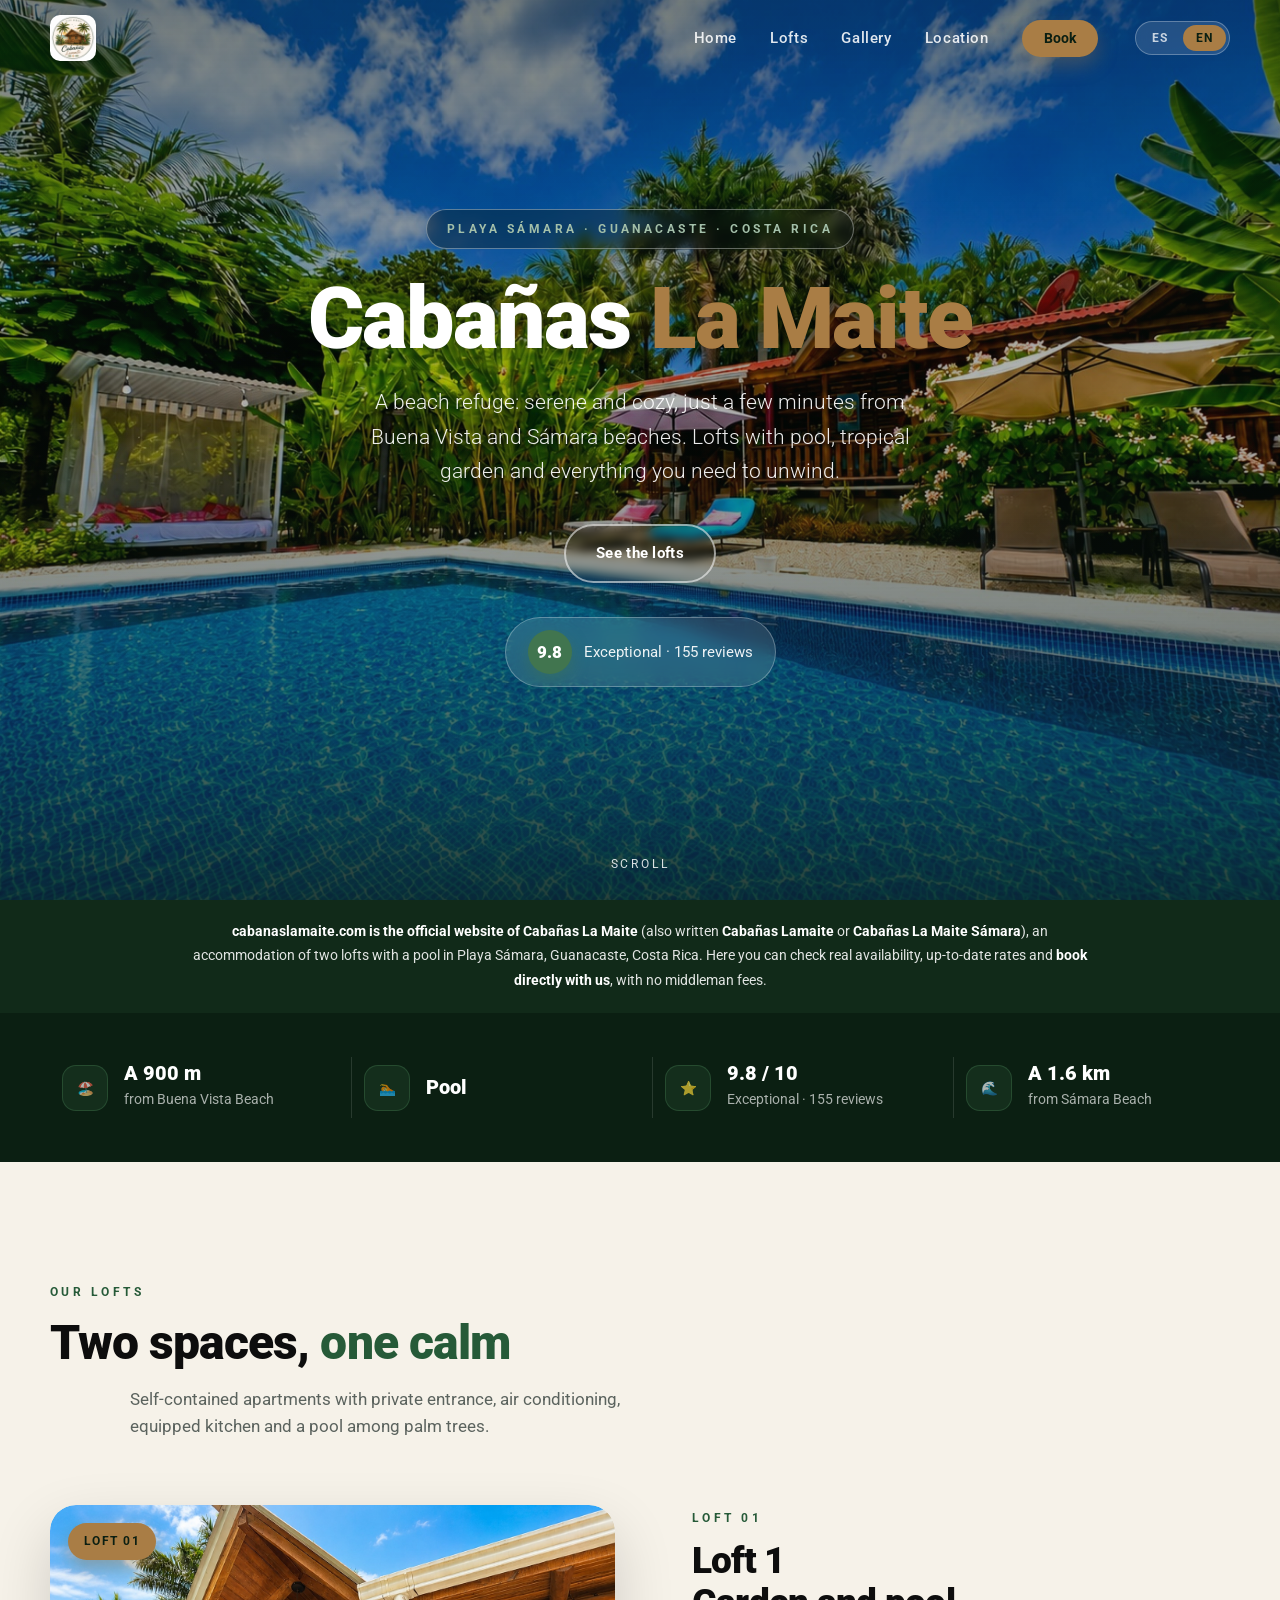
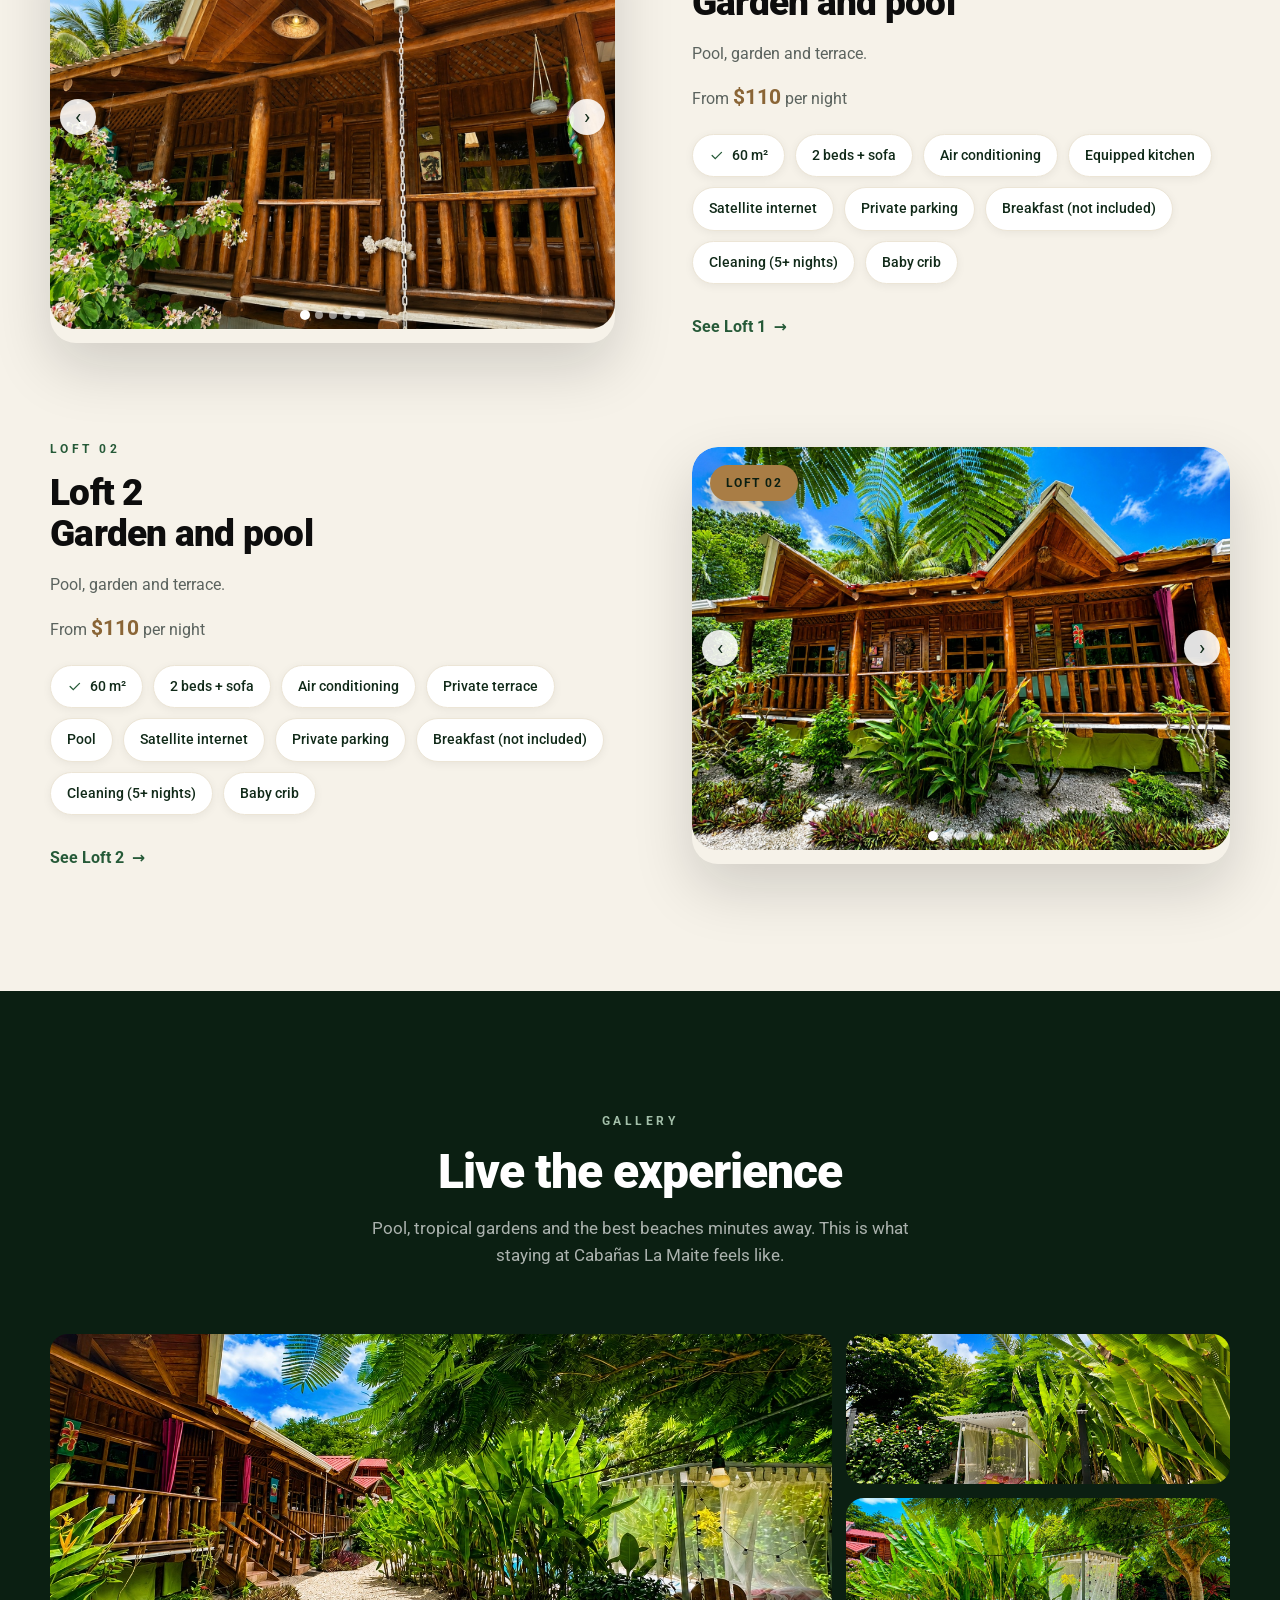
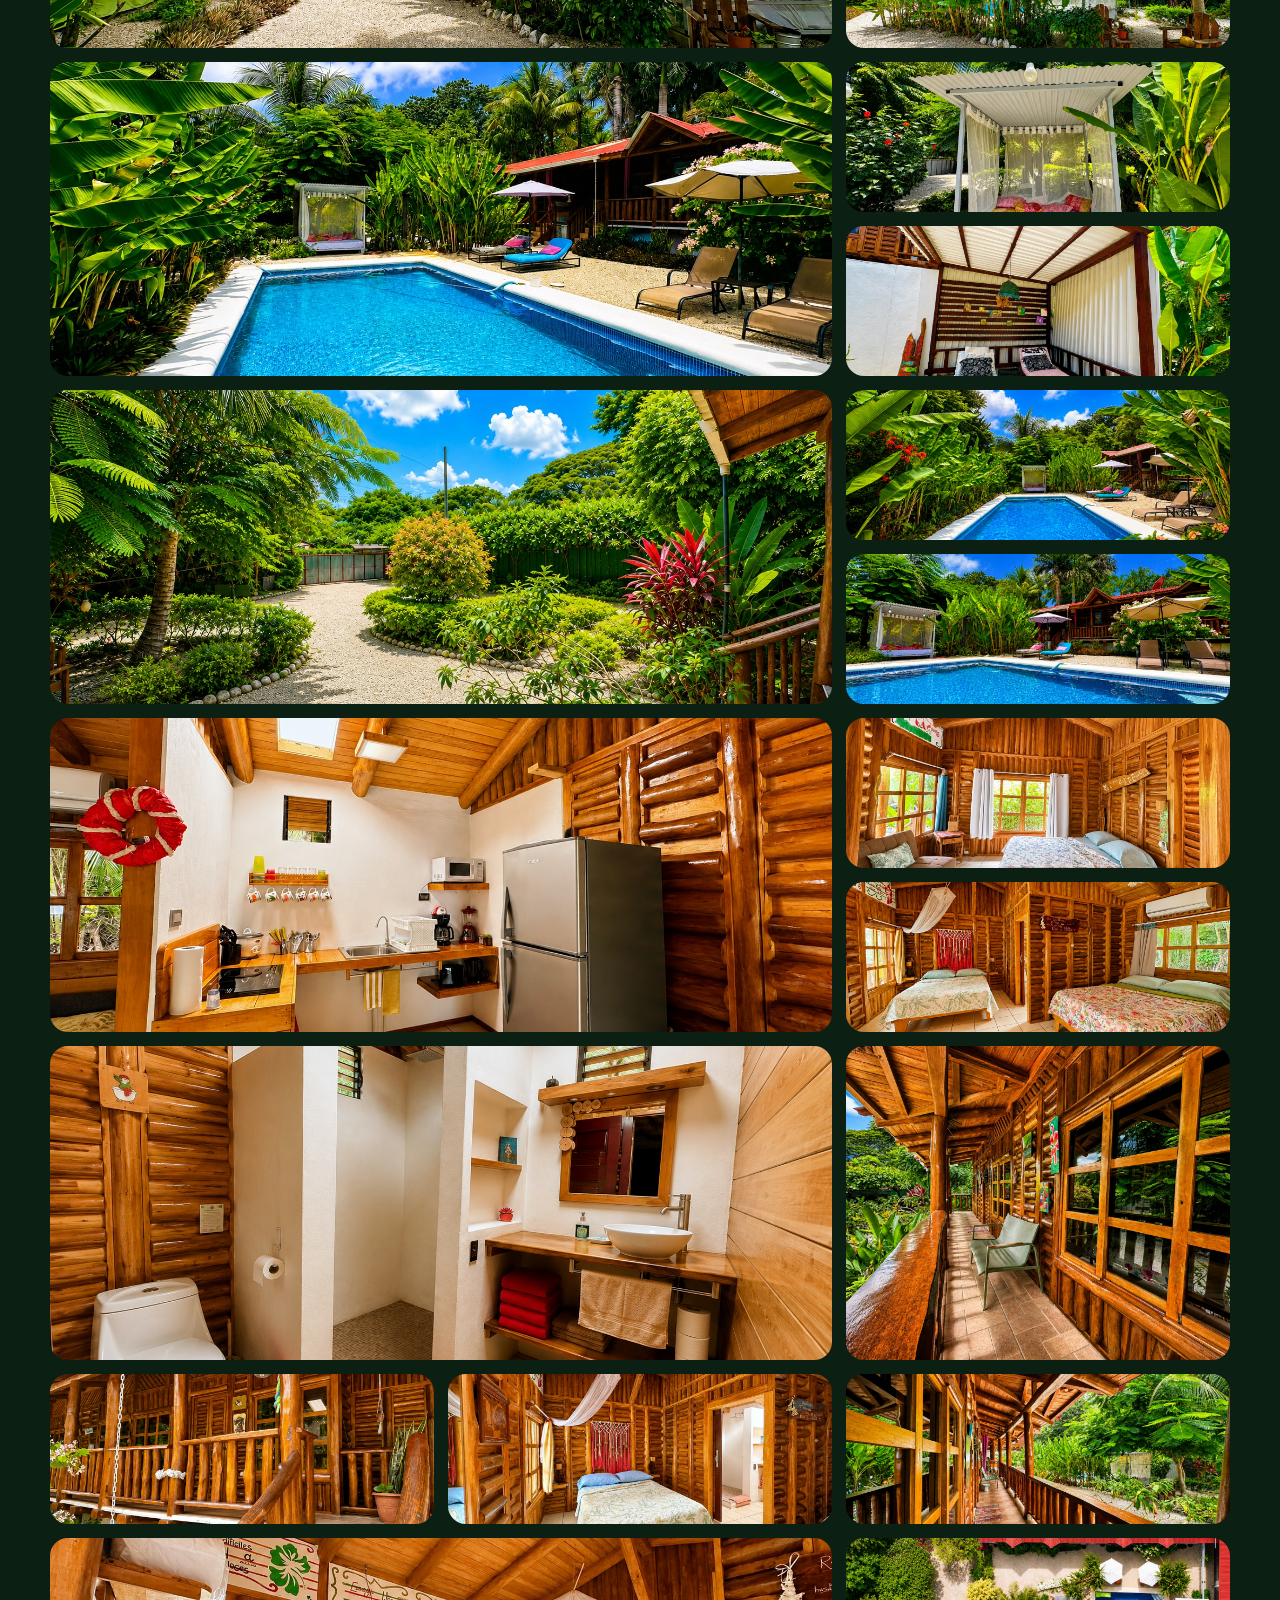
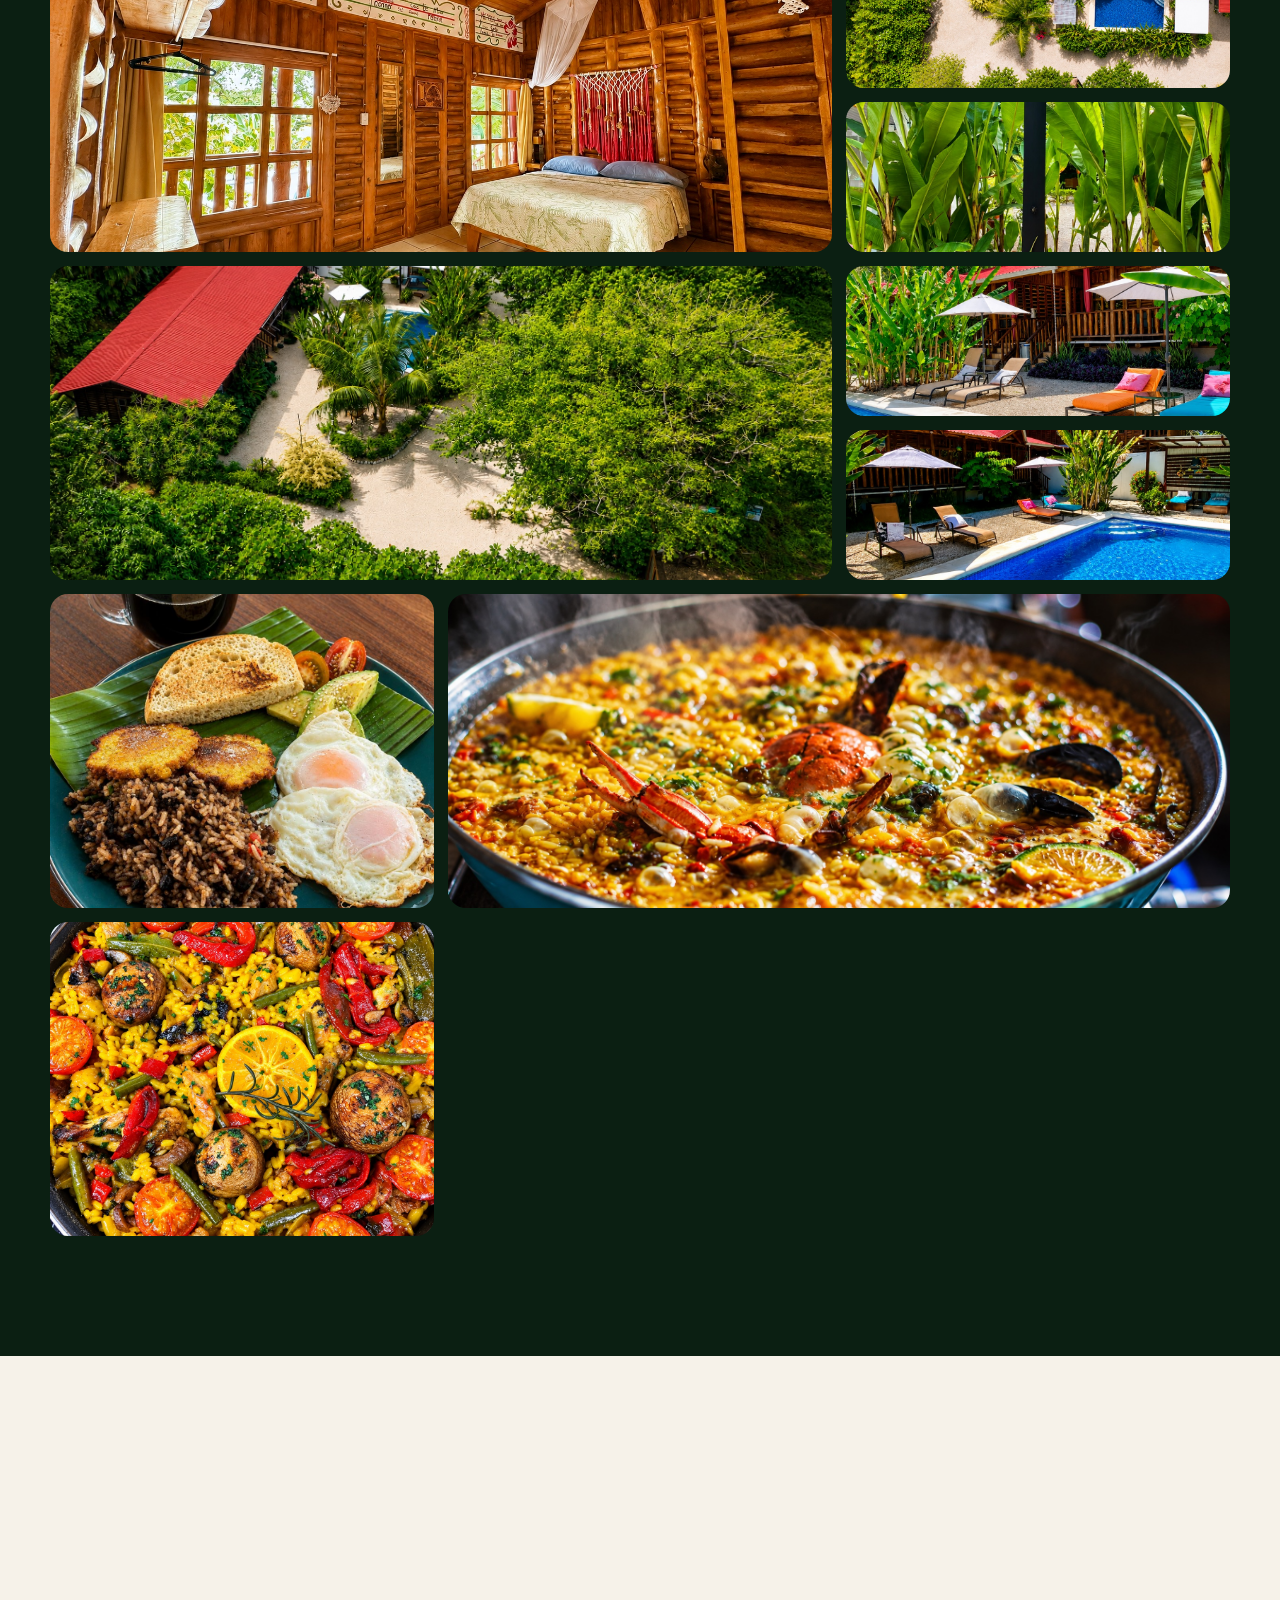
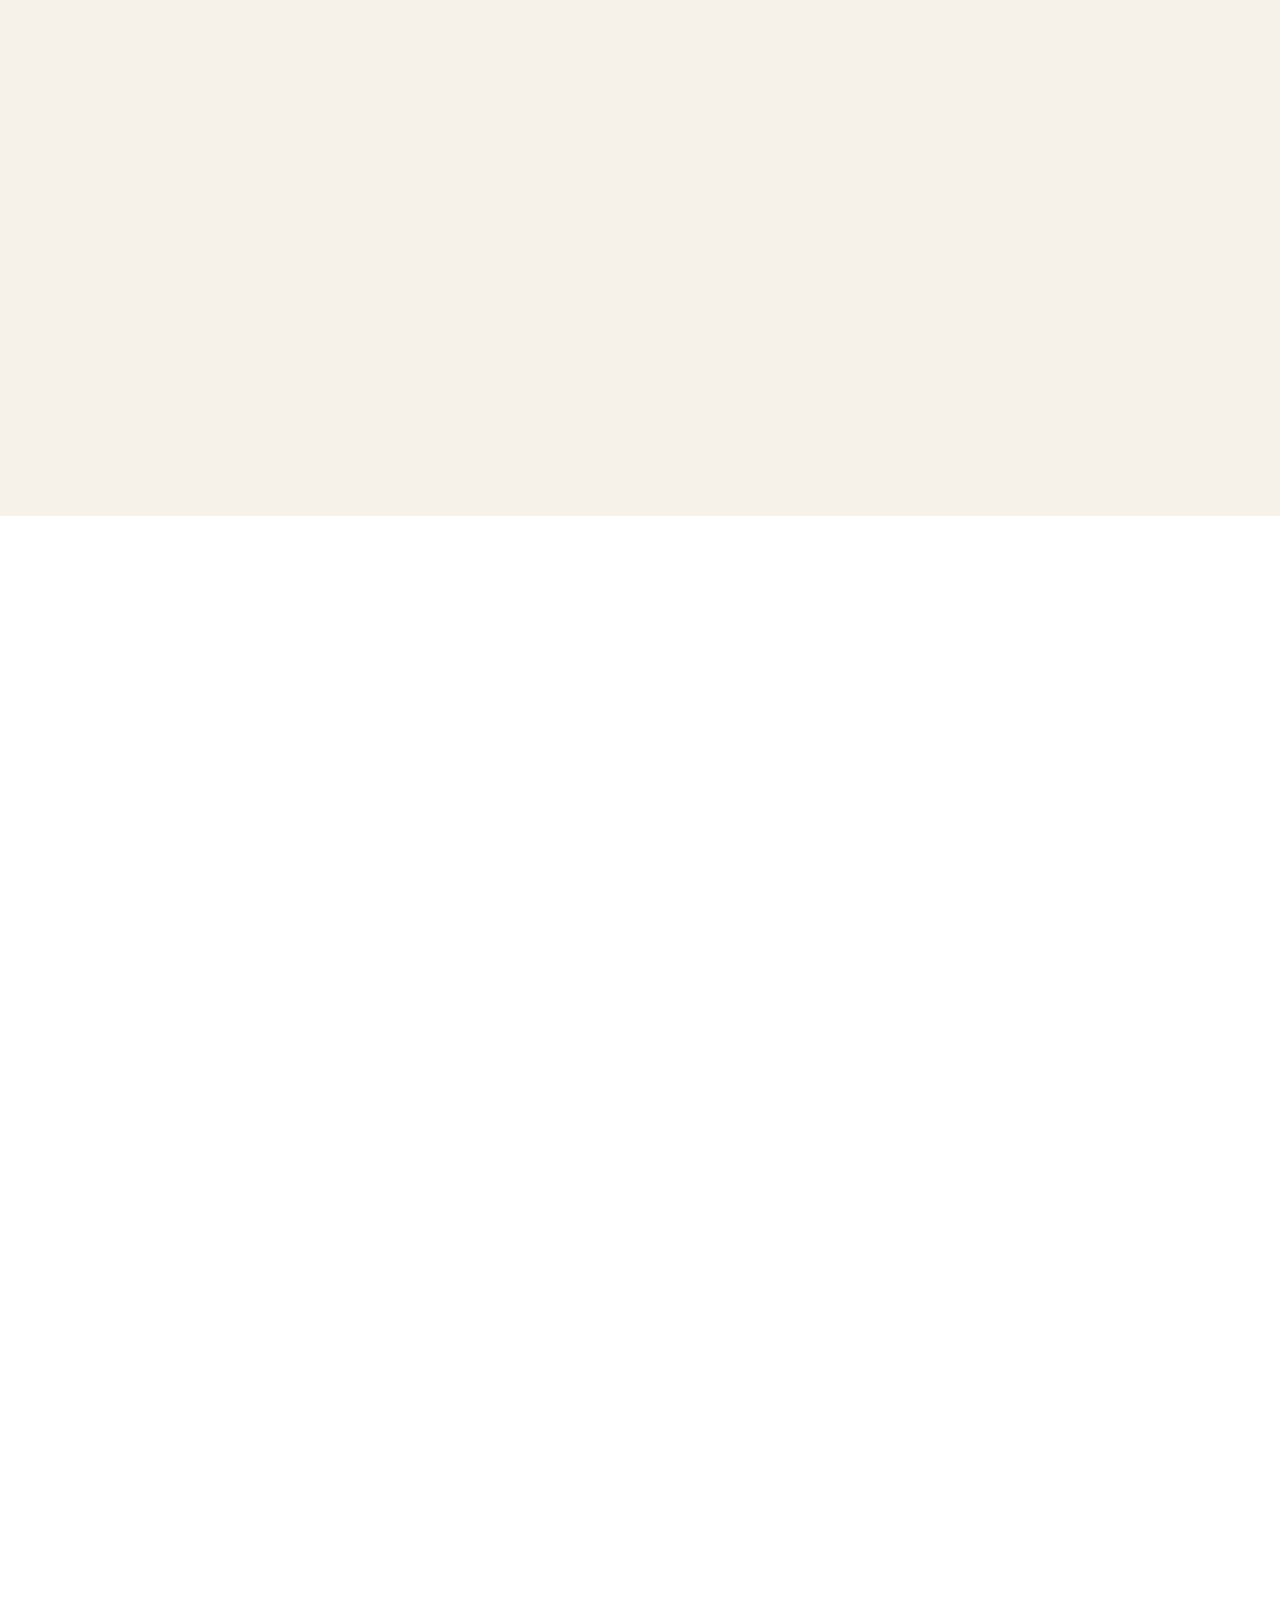
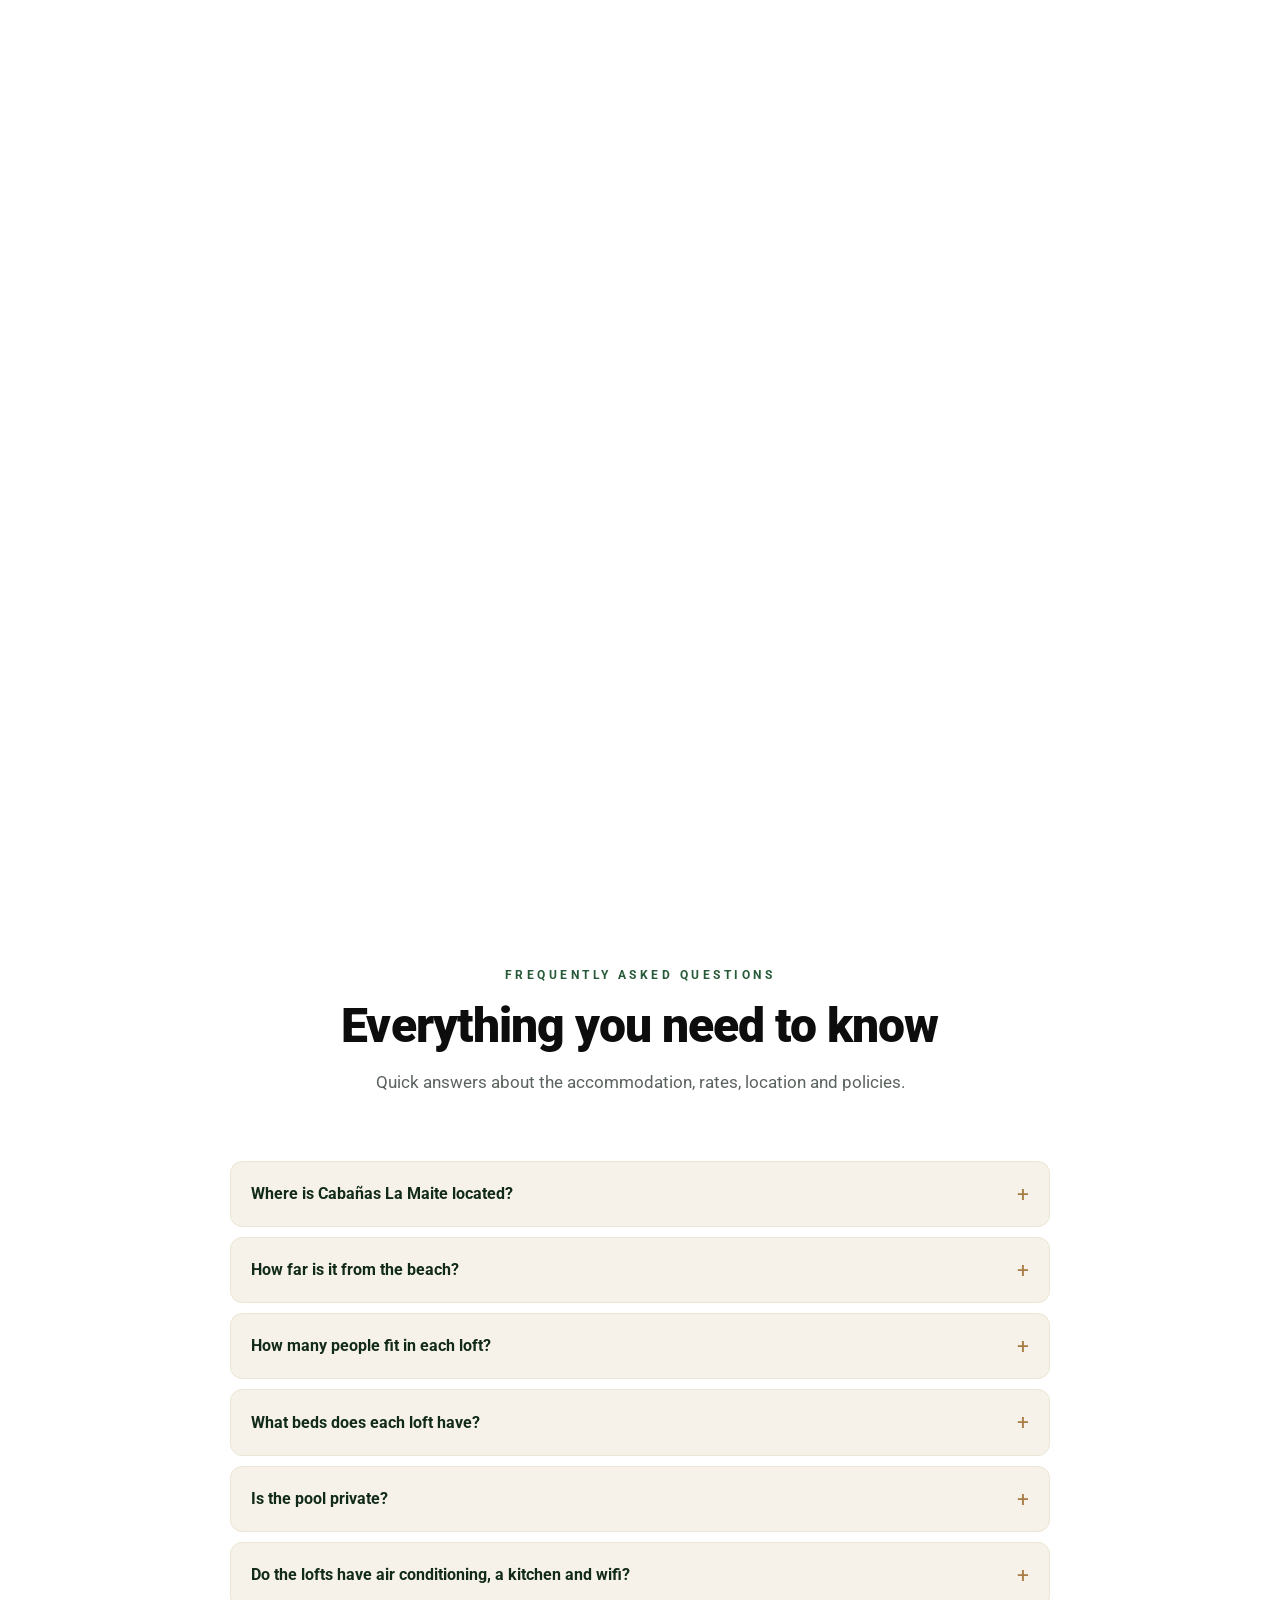
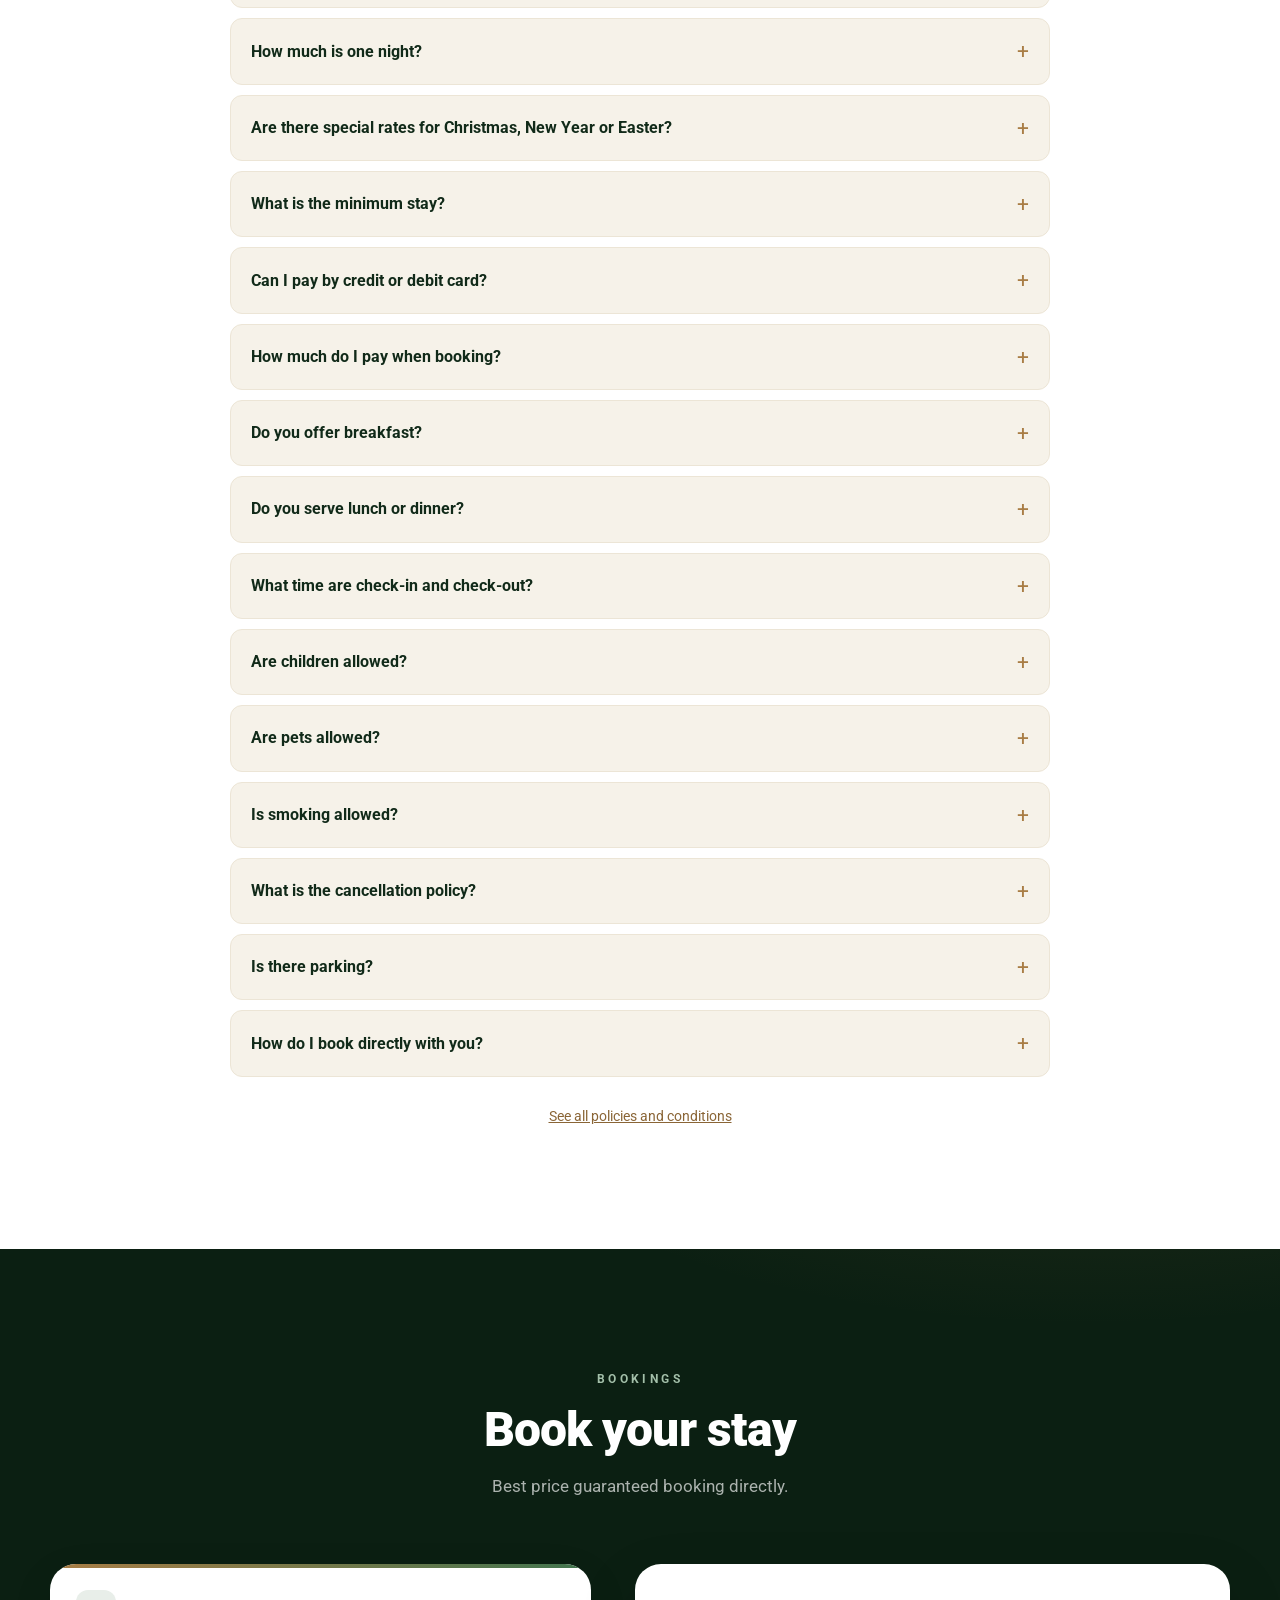
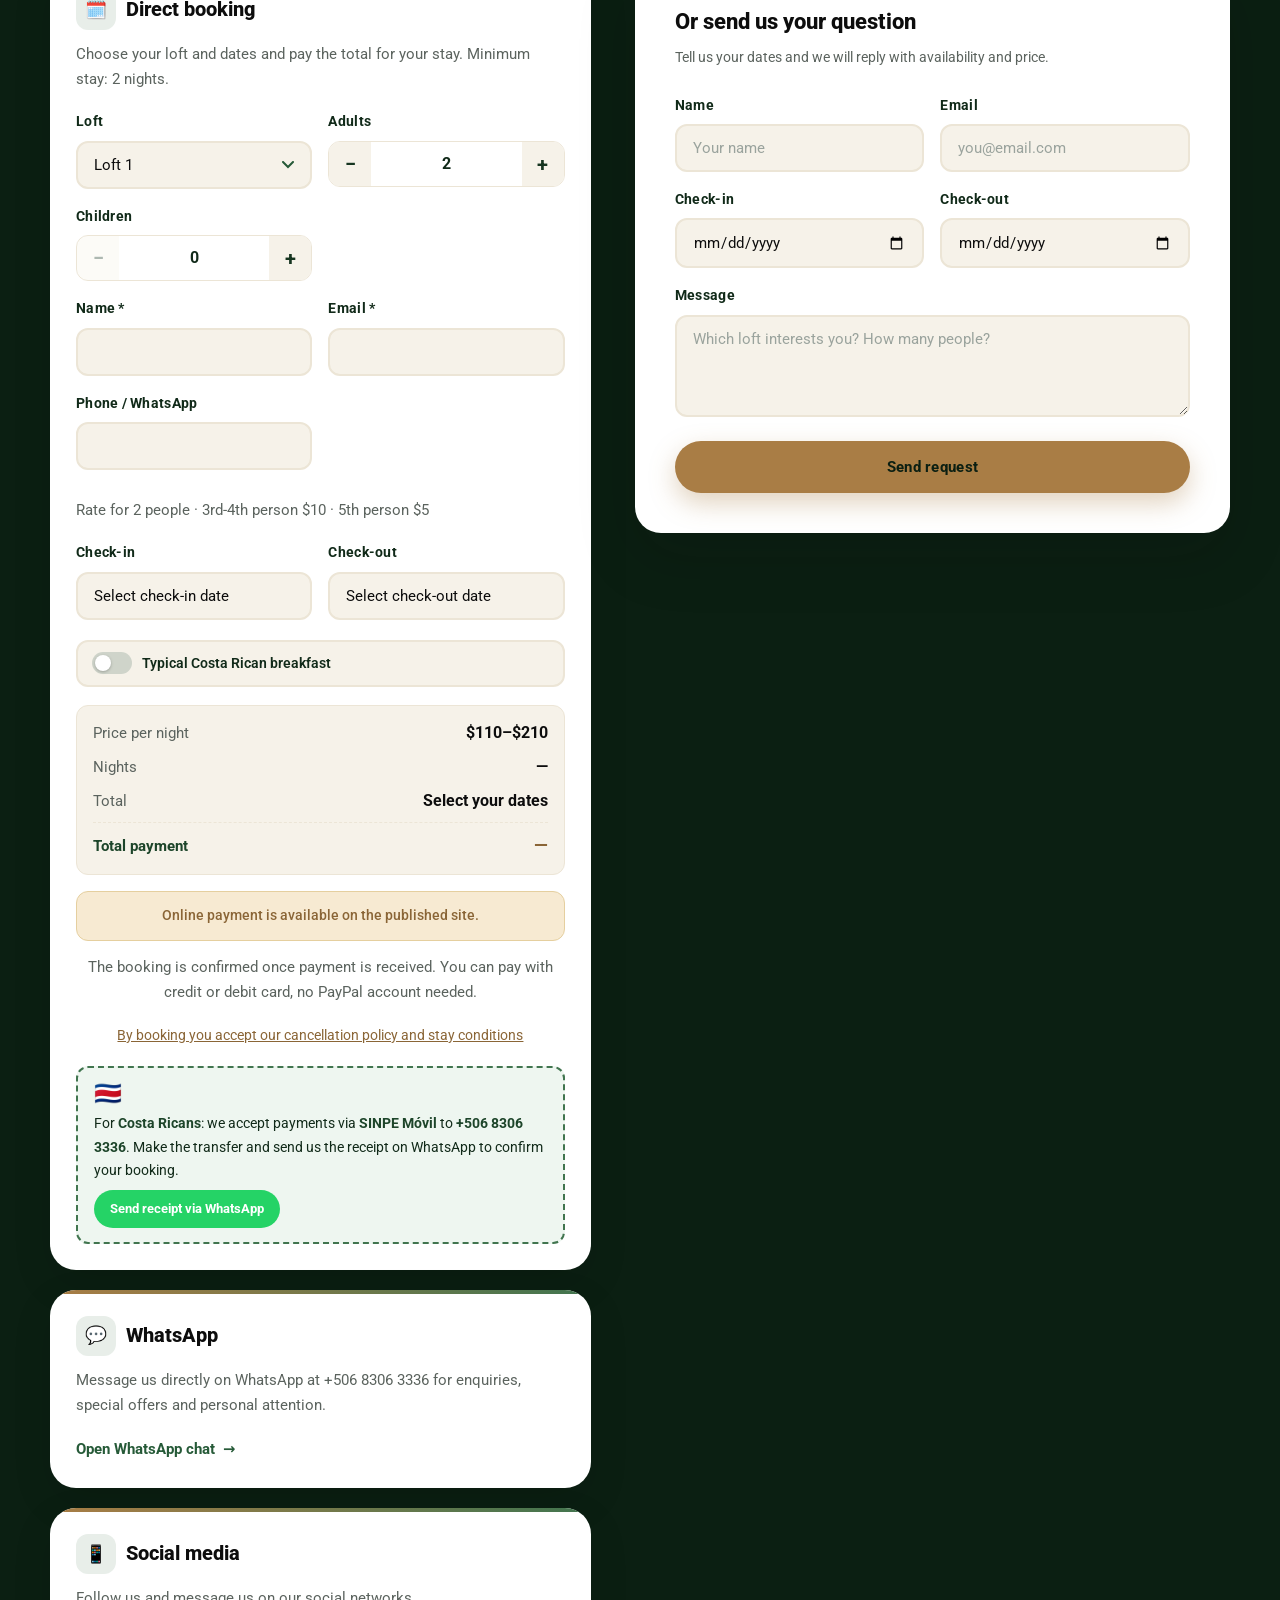
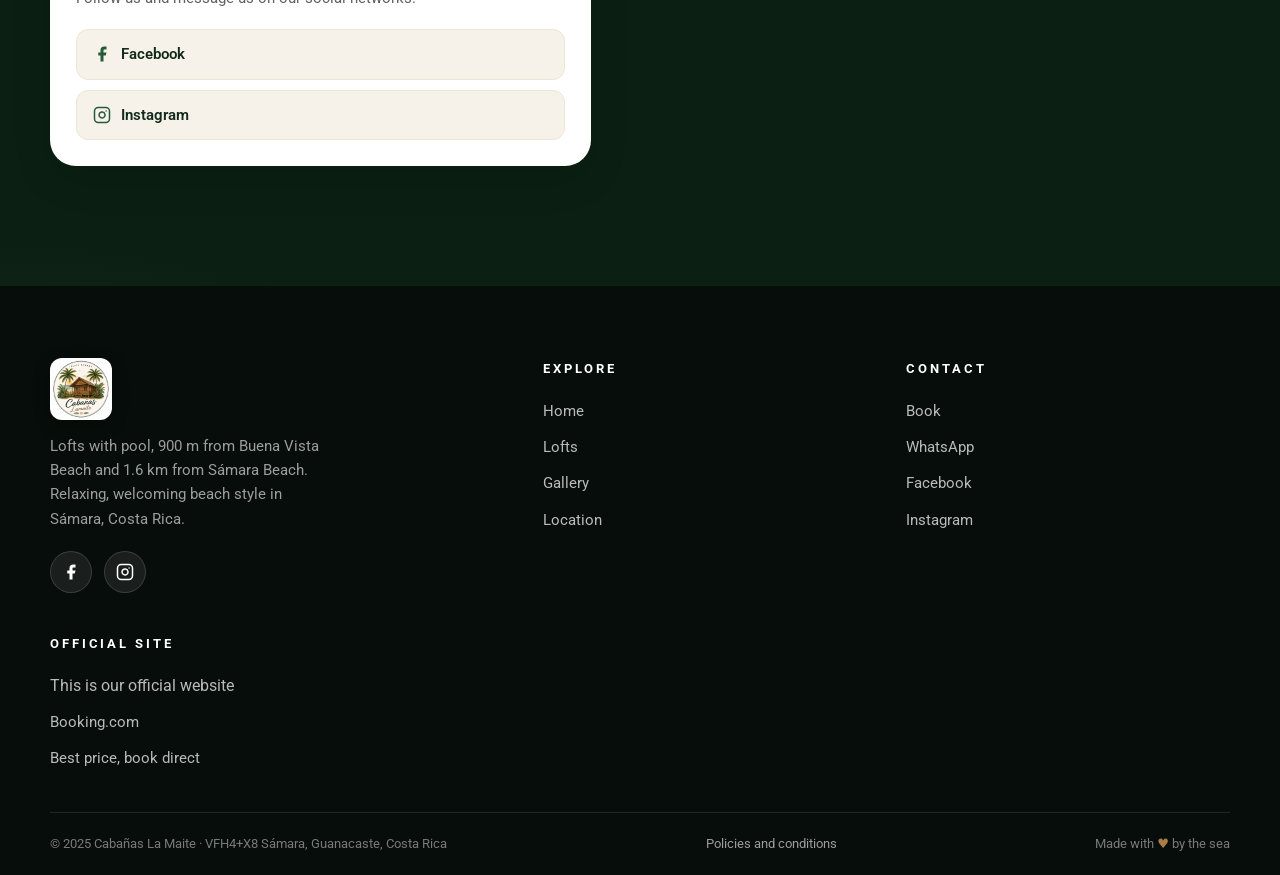
==== commit a61cc61f: "Widget con contadores de adultos y ninos y edad por nino: gratis hasta 2 anos, de 3+ se cobra como p" ====
--- a/index.html
+++ b/index.html
@@ -120,7 +120,7 @@
         { "@type": "Question", "name": "¿Ofrecen desayuno?", "acceptedAnswer": { "@type": "Answer", "text": "Sí, ofrecemos desayuno típico costarricense (gallo pinto, huevos, fruta fresca y café de la zona) por $11 por persona por noche, con reservación previa. Puedes agregarlo al reservar o coordinarlo por WhatsApp." } },
         { "@type": "Question", "name": "¿Sirven almuerzo o cena?", "acceptedAnswer": { "@type": "Answer", "text": "Preparamos paella para almuerzo o cena con reservación previa: vegetariana, de mariscos, de carne o mixta. Cuesta $18 por persona, con un mínimo de 2 personas, e incluye pan. Se pide por WhatsApp." } },
         { "@type": "Question", "name": "¿A qué hora es el check-in y el check-out?", "acceptedAnswer": { "@type": "Answer", "text": "El check-in es a partir de las 3:00 p. m. y es completamente automático: puedes entrar por tu cuenta siguiendo las instrucciones que te enviamos antes de llegar. El check-out es hasta las 11:00 a. m." } },
-        { "@type": "Question", "name": "¿Se permiten niños?", "acceptedAnswer": { "@type": "Answer", "text": "Sí, se permiten niños de cualquier edad. Los niños de 2 años o menos se alojan gratis, y hay cunas disponibles sin costo sujetas a disponibilidad." } },
+        { "@type": "Question", "name": "¿Se permiten niños?", "acceptedAnswer": { "@type": "Answer", "text": "Sí, se permiten niños de cualquier edad. Los niños de 2 años o menos son gratis y no ocupan plaza dentro del máximo de 5 personas. Desde los 3 años se cobran como una persona, con su recargo por persona adicional y el desayuno si lo eligen. Hay cunas disponibles sin costo, sujetas a disponibilidad. Al reservar solo debes indicar la edad de cada niño y el sistema aplica el precio automáticamente." } },
         { "@type": "Question", "name": "¿Se admiten mascotas?", "acceptedAnswer": { "@type": "Answer", "text": "No, no se admiten mascotas en las instalaciones." } },
         { "@type": "Question", "name": "¿Se puede fumar?", "acceptedAnswer": { "@type": "Answer", "text": "No se permite fumar dentro de las habitaciones ni en las áreas interiores o comunes. Solo está permitido en el área designada para fumadores ubicada en el parqueo." } },
         { "@type": "Question", "name": "¿Cuál es la política de cancelación?", "acceptedAnswer": { "@type": "Answer", "text": "Es flexible: puedes cancelar sin cargos hasta 5 días antes de la llegada y se reembolsa el 100% del importe pagado. Si cancelas dentro de los 5 días previos, o no te presentas, se cobra el 100% de la reserva." } },
@@ -538,7 +538,7 @@
 
                     <details class="faq-item">
                         <summary data-i18n="faq.q15">¿Se permiten niños?</summary>
-                        <p data-i18n="faq.a15">Sí, se permiten niños de cualquier edad. Los niños de 2 años o menos se alojan gratis, y hay cunas disponibles sin costo sujetas a disponibilidad.</p>
+                        <p data-i18n-html="faq.a15">Sí, se permiten niños de cualquier edad. Los <strong>niños de 2 años o menos son gratis</strong> y no ocupan plaza dentro del máximo de 5 personas. <strong>Desde los 3 años se cobran como una persona</strong>, con su recargo por persona adicional y el desayuno si lo eligen. Hay cunas disponibles sin costo, sujetas a disponibilidad. Al reservar solo debes indicar la edad de cada niño y el sistema aplica el precio automáticamente.</p>
                     </details>
 
                     <details class="faq-item">
@@ -598,17 +598,32 @@
                                         </select>
                                     </div>
                                     <div class="form-group">
-                                        <label for="direct-guests" data-i18n="direct.guests">Huéspedes</label>
-                                        <input type="number" id="direct-guests" min="1" max="5" value="2">
+                                        <label data-i18n="direct.adults">Adultos</label>
+                                        <div class="stepper" data-stepper="adults">
+                                            <button type="button" class="step-btn" data-step="-1" aria-label="Menos adultos">−</button>
+                                            <span class="step-value" id="direct-adults-val">2</span>
+                                            <button type="button" class="step-btn" data-step="1" aria-label="Más adultos">+</button>
+                                        </div>
                                     </div>
                                 </div>
                                 <div class="form-row">
                                     <div class="form-group">
-                                        <label for="direct-children" data-i18n="direct.children">Niños menores de 2 años</label>
-                                        <input type="number" id="direct-children" min="0" max="3" value="0">
-                                        <small class="field-note" data-i18n="direct.childrenNote">Gratis · no cuentan como huéspedes ni para el máximo de 5.</small>
-                                    </div>
-                                </div>
+                                        <label data-i18n="direct.kidsLabel">Niños</label>
+                                        <div class="stepper" data-stepper="kids">
+                                            <button type="button" class="step-btn" data-step="-1" aria-label="Menos niños">−</button>
+                                            <span class="step-value" id="direct-kids-val">0</span>
+                                            <button type="button" class="step-btn" data-step="1" aria-label="Más niños">+</button>
+                                        </div>
+                                    </div>
+                                </div>
+                                <div class="form-group kids-ages-wrap" id="direct-kids-ages-wrap" hidden>
+                                    <label data-i18n="direct.kidsAges">Edad de cada niño</label>
+                                    <div class="kids-ages" id="direct-kids-ages"></div>
+                                    <small class="field-note" data-i18n="direct.kidsNote">Los niños de 2 años o menos son gratis. Desde los 3 años se cobran como una persona.</small>
+                                </div>
+                                <input type="hidden" id="direct-guests" value="2">
+                                <input type="hidden" id="direct-children" value="0">
+                                <input type="hidden" id="direct-child-ages" value="[]">
                                 <div class="form-row">
                                     <div class="form-group">
                                         <label for="direct-name" data-i18n="direct.name">Nombre *</label>
--- a/styles.css
+++ b/styles.css
@@ -1607,6 +1607,98 @@
     }
 }
 
+/* ============ CONTADORES ADULTOS / NIÑOS ============ */
+.stepper {
+    display: flex;
+    align-items: center;
+    gap: 0;
+    border: 1px solid var(--arena-2);
+    border-radius: var(--r-sm);
+    background: #fff;
+    overflow: hidden;
+}
+
+.step-btn {
+    width: 42px;
+    height: 44px;
+    border: 0;
+    background: var(--arena);
+    color: var(--verde-800);
+    font-size: 1.25rem;
+    font-weight: 700;
+    line-height: 1;
+    cursor: pointer;
+    transition: background 0.15s ease, color 0.15s ease;
+}
+
+.step-btn:hover:not(:disabled) {
+    background: var(--tan-500);
+    color: #fff;
+}
+
+.step-btn:disabled {
+    opacity: 0.35;
+    cursor: not-allowed;
+}
+
+.step-value {
+    flex: 1;
+    text-align: center;
+    font-weight: 700;
+    font-size: 1rem;
+    color: var(--verde-900);
+}
+
+.kids-ages-wrap {
+    padding: 14px 16px;
+    background: var(--arena);
+    border: 1px solid var(--arena-2);
+    border-radius: var(--r-sm);
+}
+
+.kids-ages {
+    display: flex;
+    flex-direction: column;
+    gap: 8px;
+    margin: 8px 0 10px;
+}
+
+.kid-age-row {
+    display: flex;
+    align-items: center;
+    gap: 10px;
+}
+
+.kid-age-row label {
+    flex: 1;
+    margin: 0;
+    font-size: 0.9rem;
+    font-weight: 500;
+}
+
+.kid-age-row select {
+    flex: 0 0 130px;
+    margin: 0;
+}
+
+.kid-free-note {
+    font-size: 0.75rem;
+    font-weight: 700;
+    padding: 2px 8px;
+    border-radius: 999px;
+    white-space: nowrap;
+}
+
+.kid-free-note.free {
+    background: #e5f4ec;
+    color: var(--verde-700);
+}
+
+.kid-free-note.paid {
+    background: #fdeee0;
+    color: #a05a1c;
+}
+
 /* ============ SITIO OFICIAL ============ */
 .oficial {
     background: var(--verde-900, #1f3d2b);
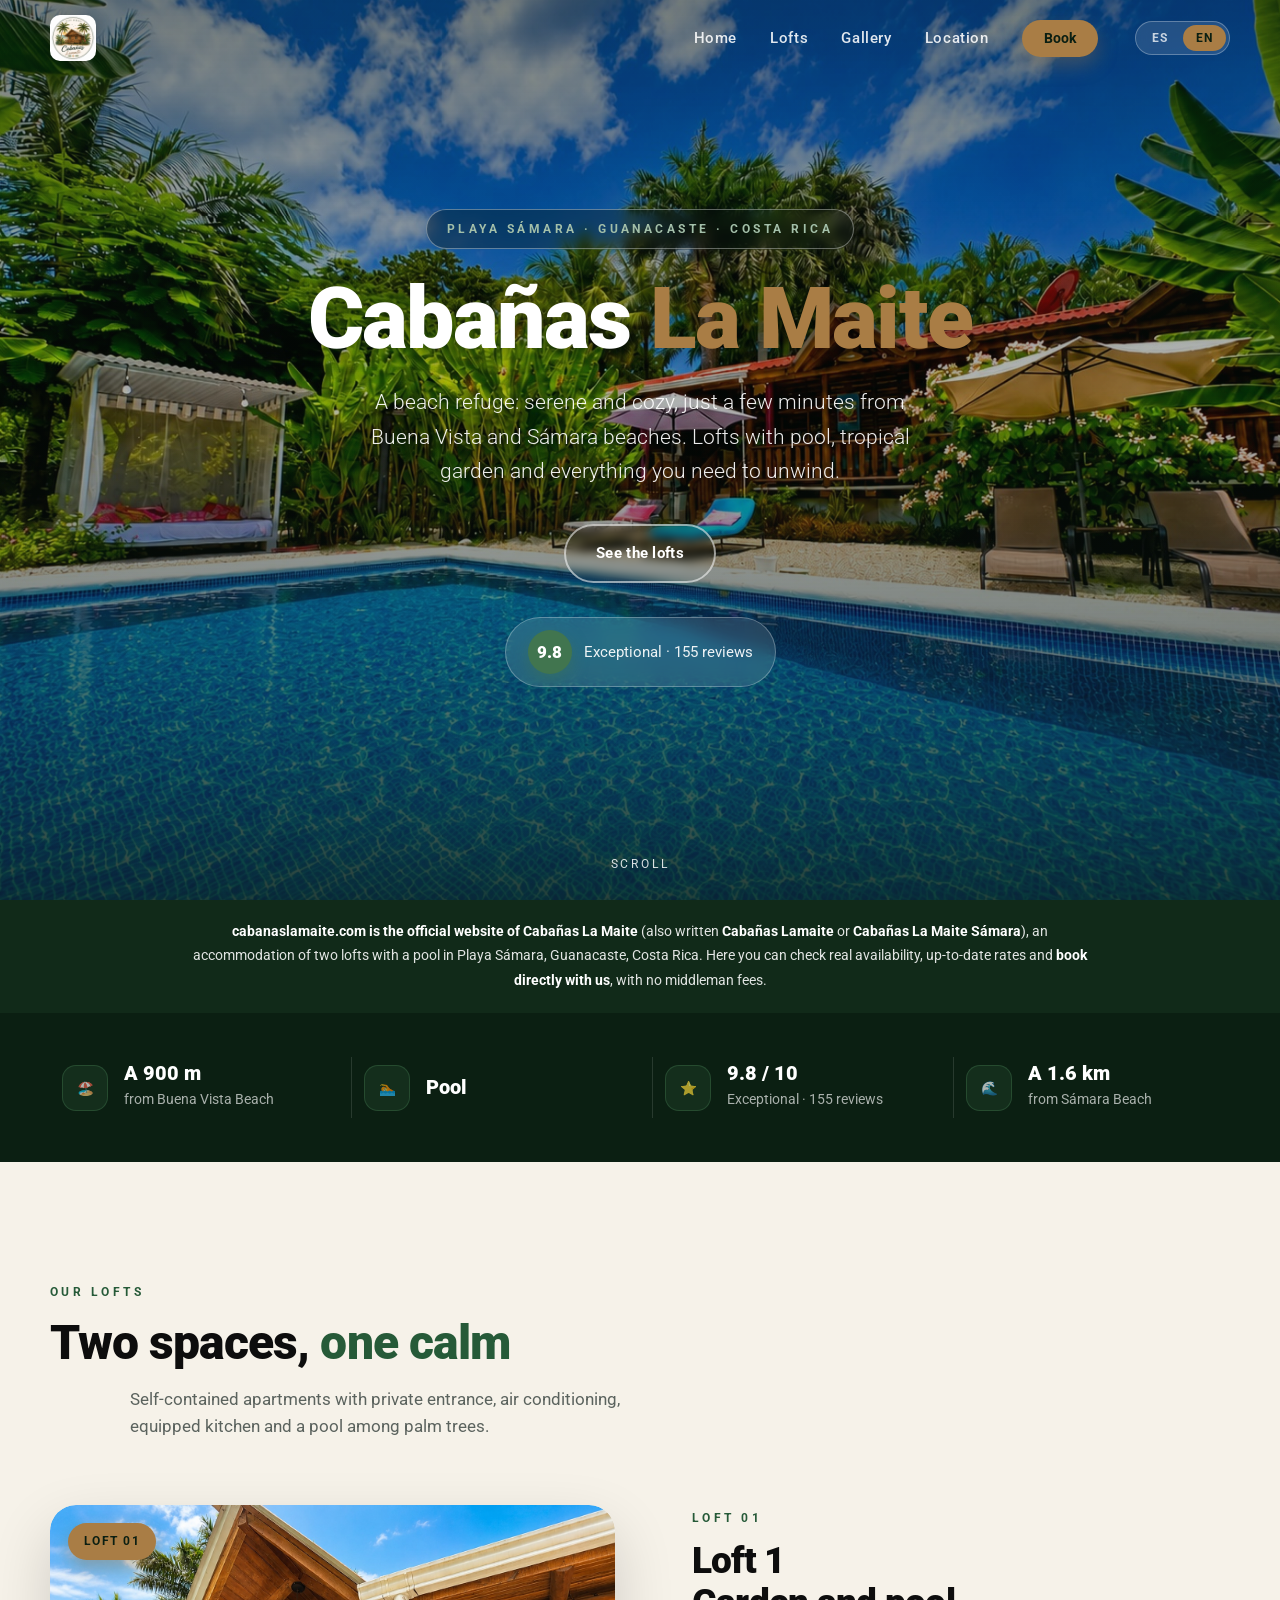
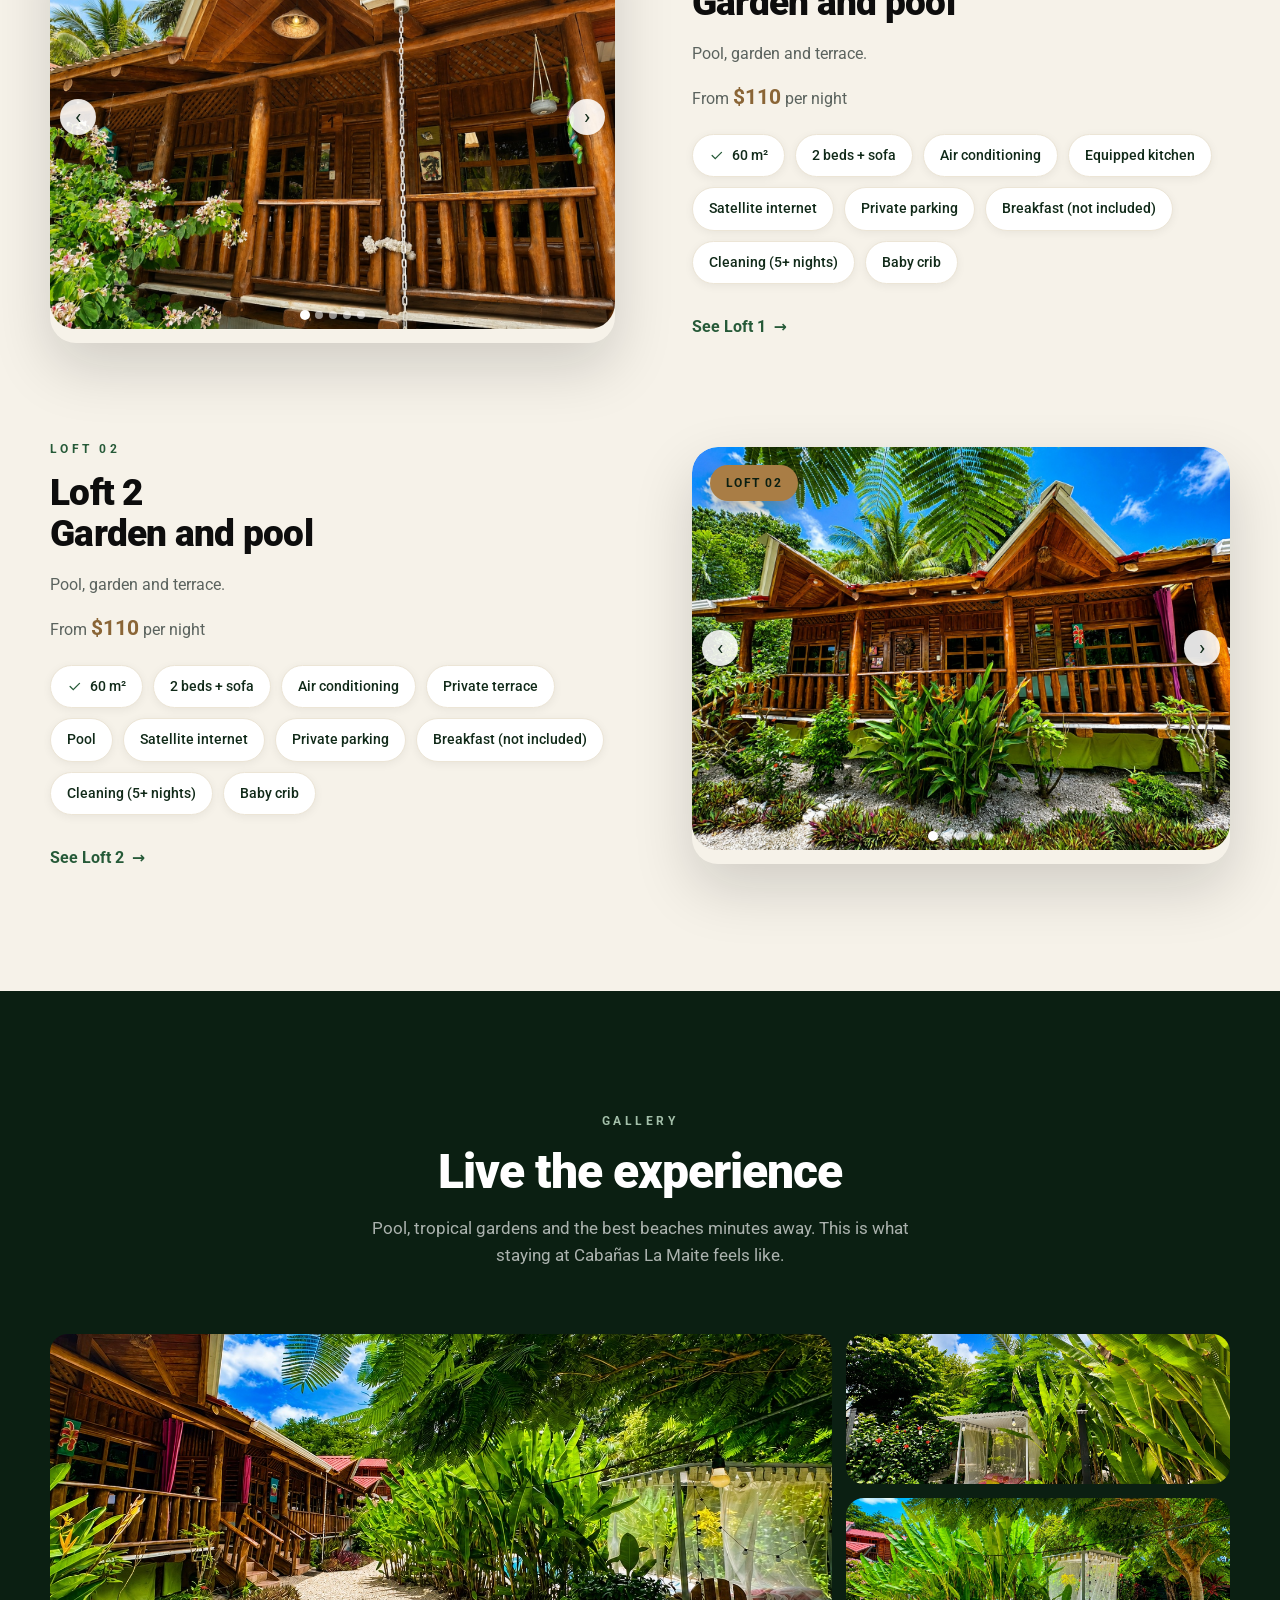
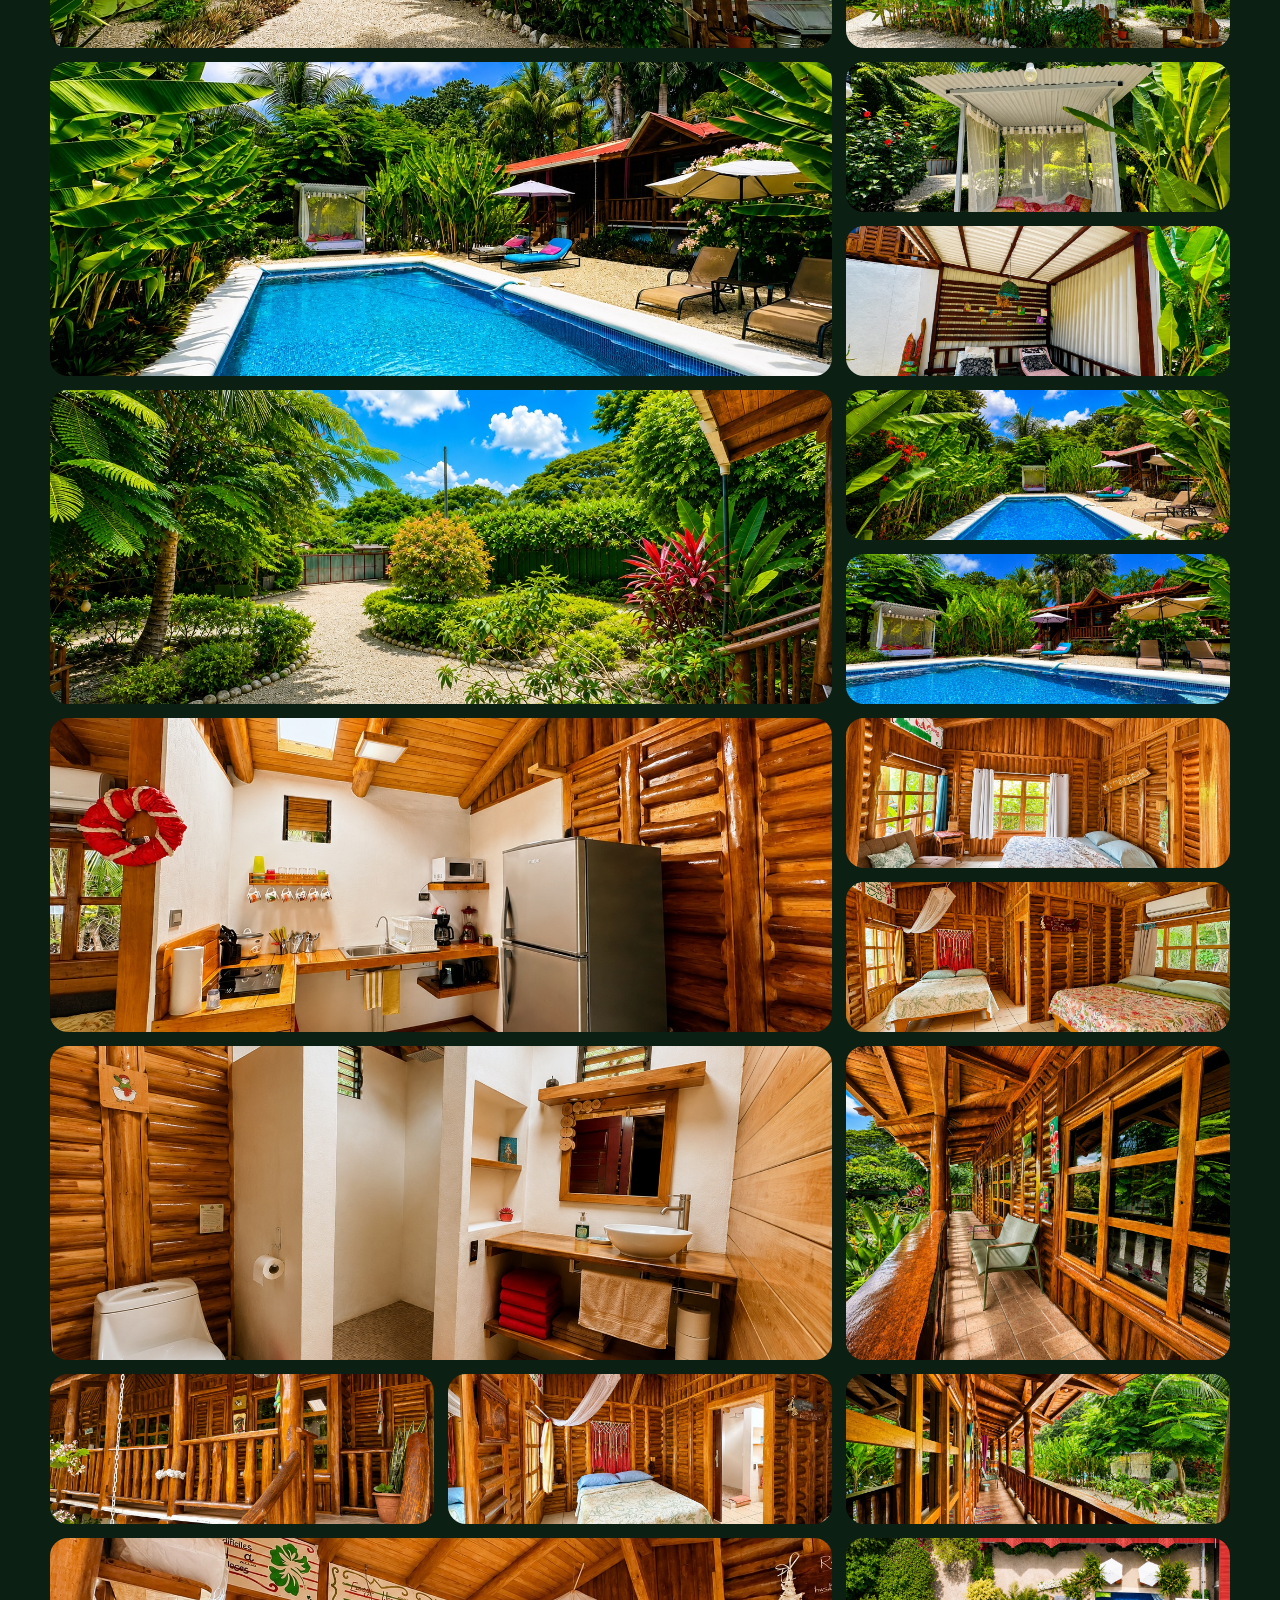
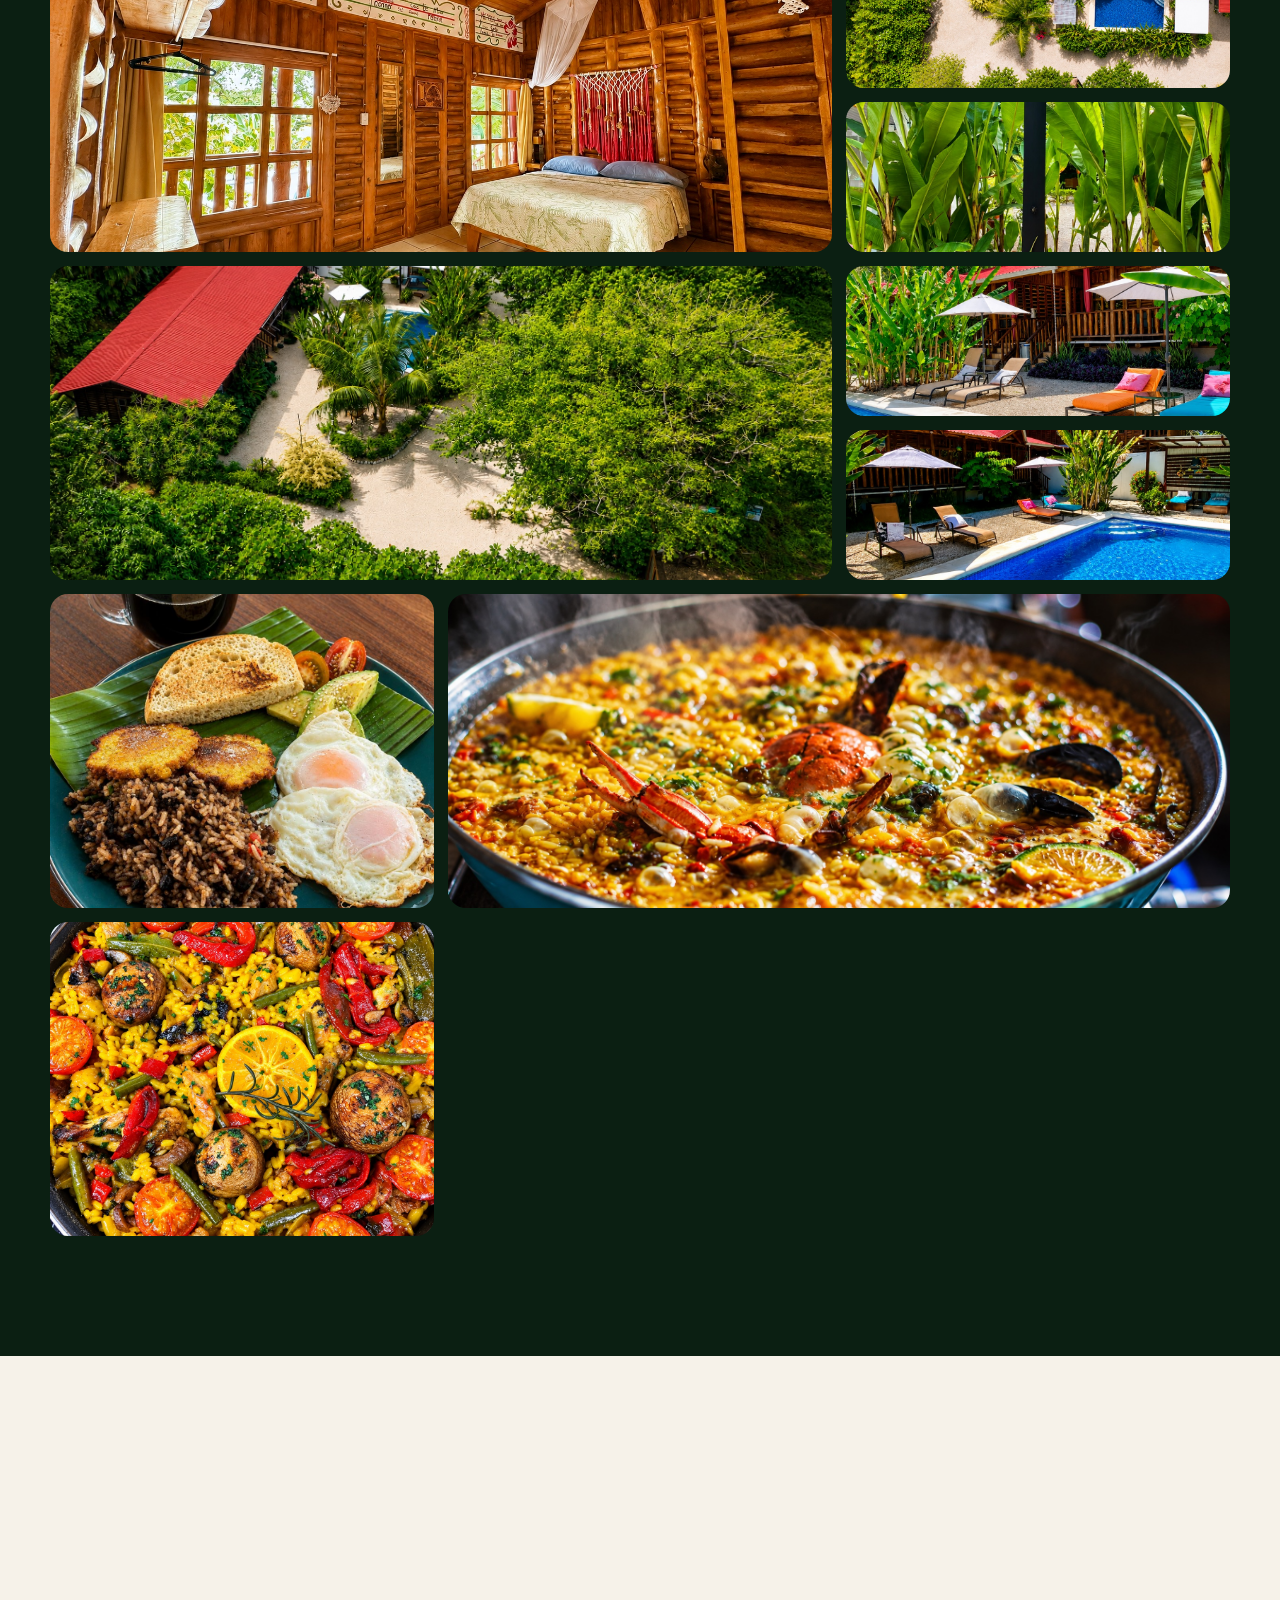
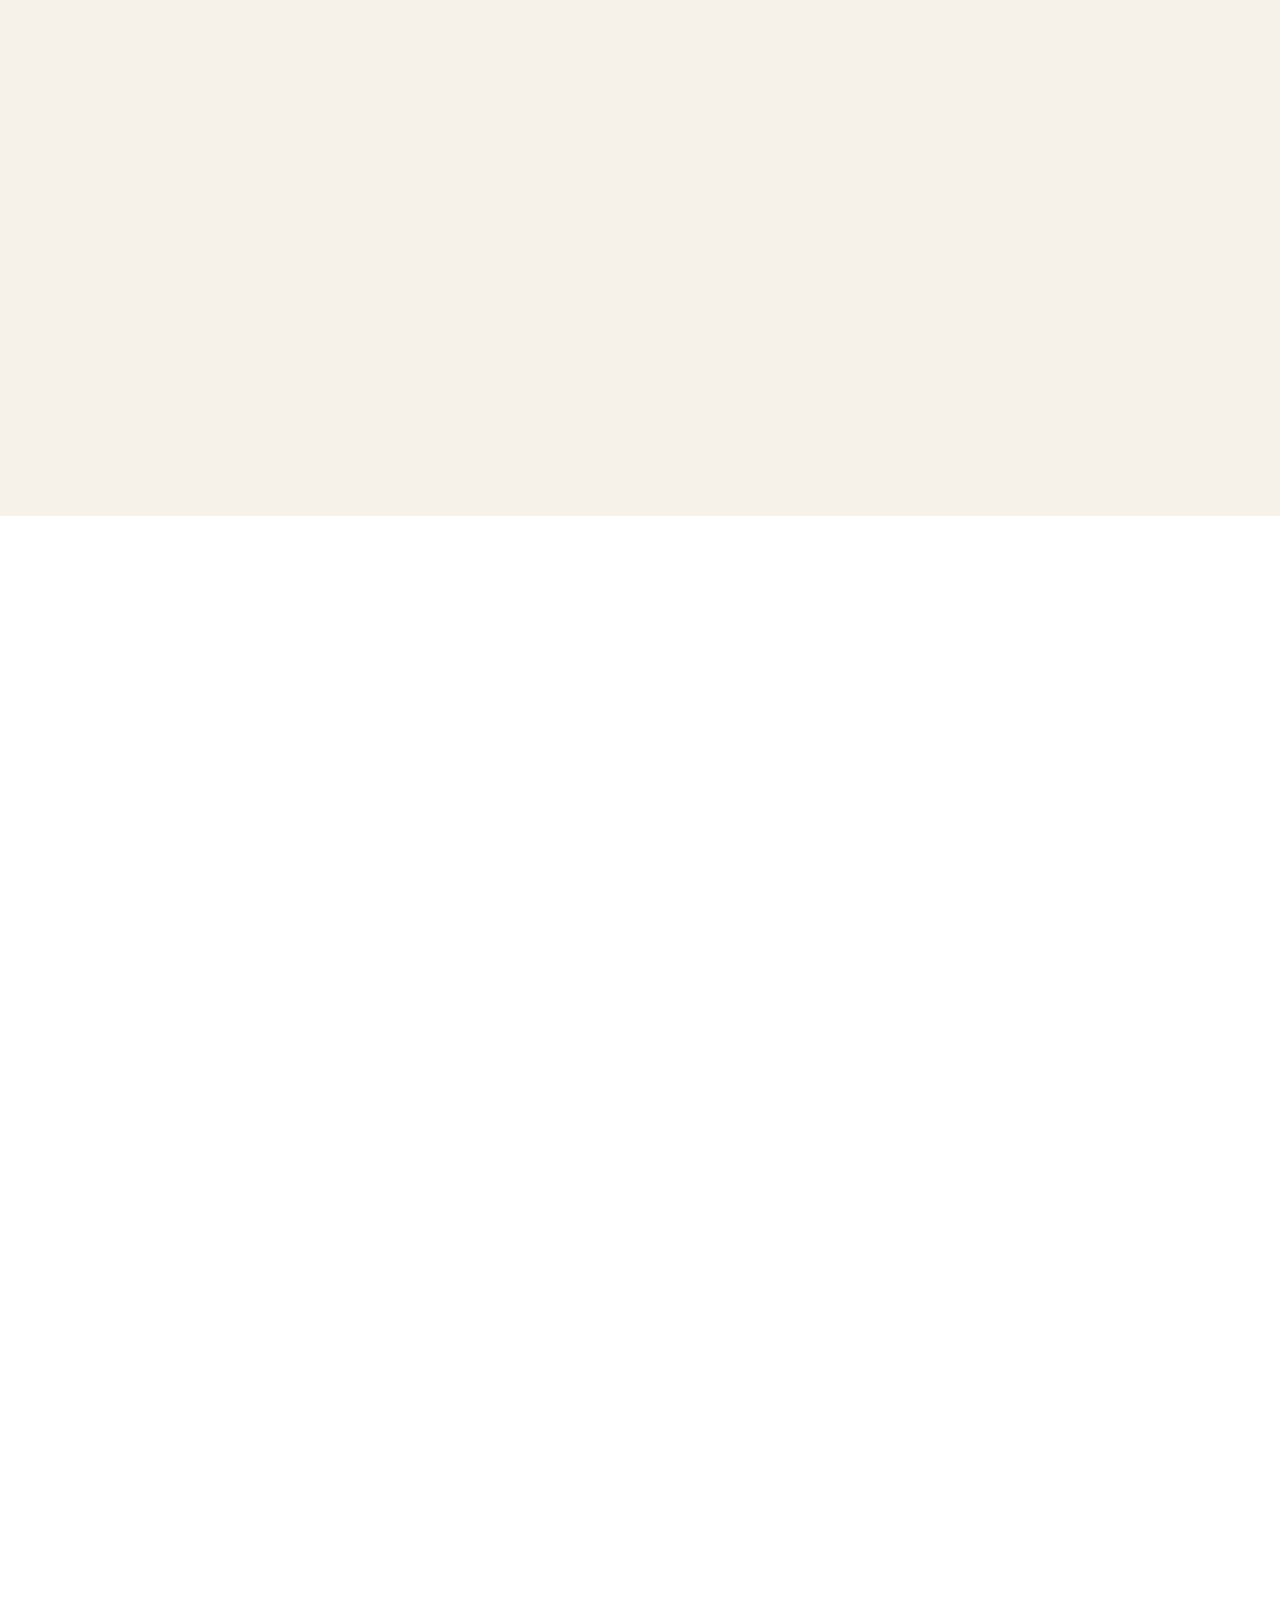
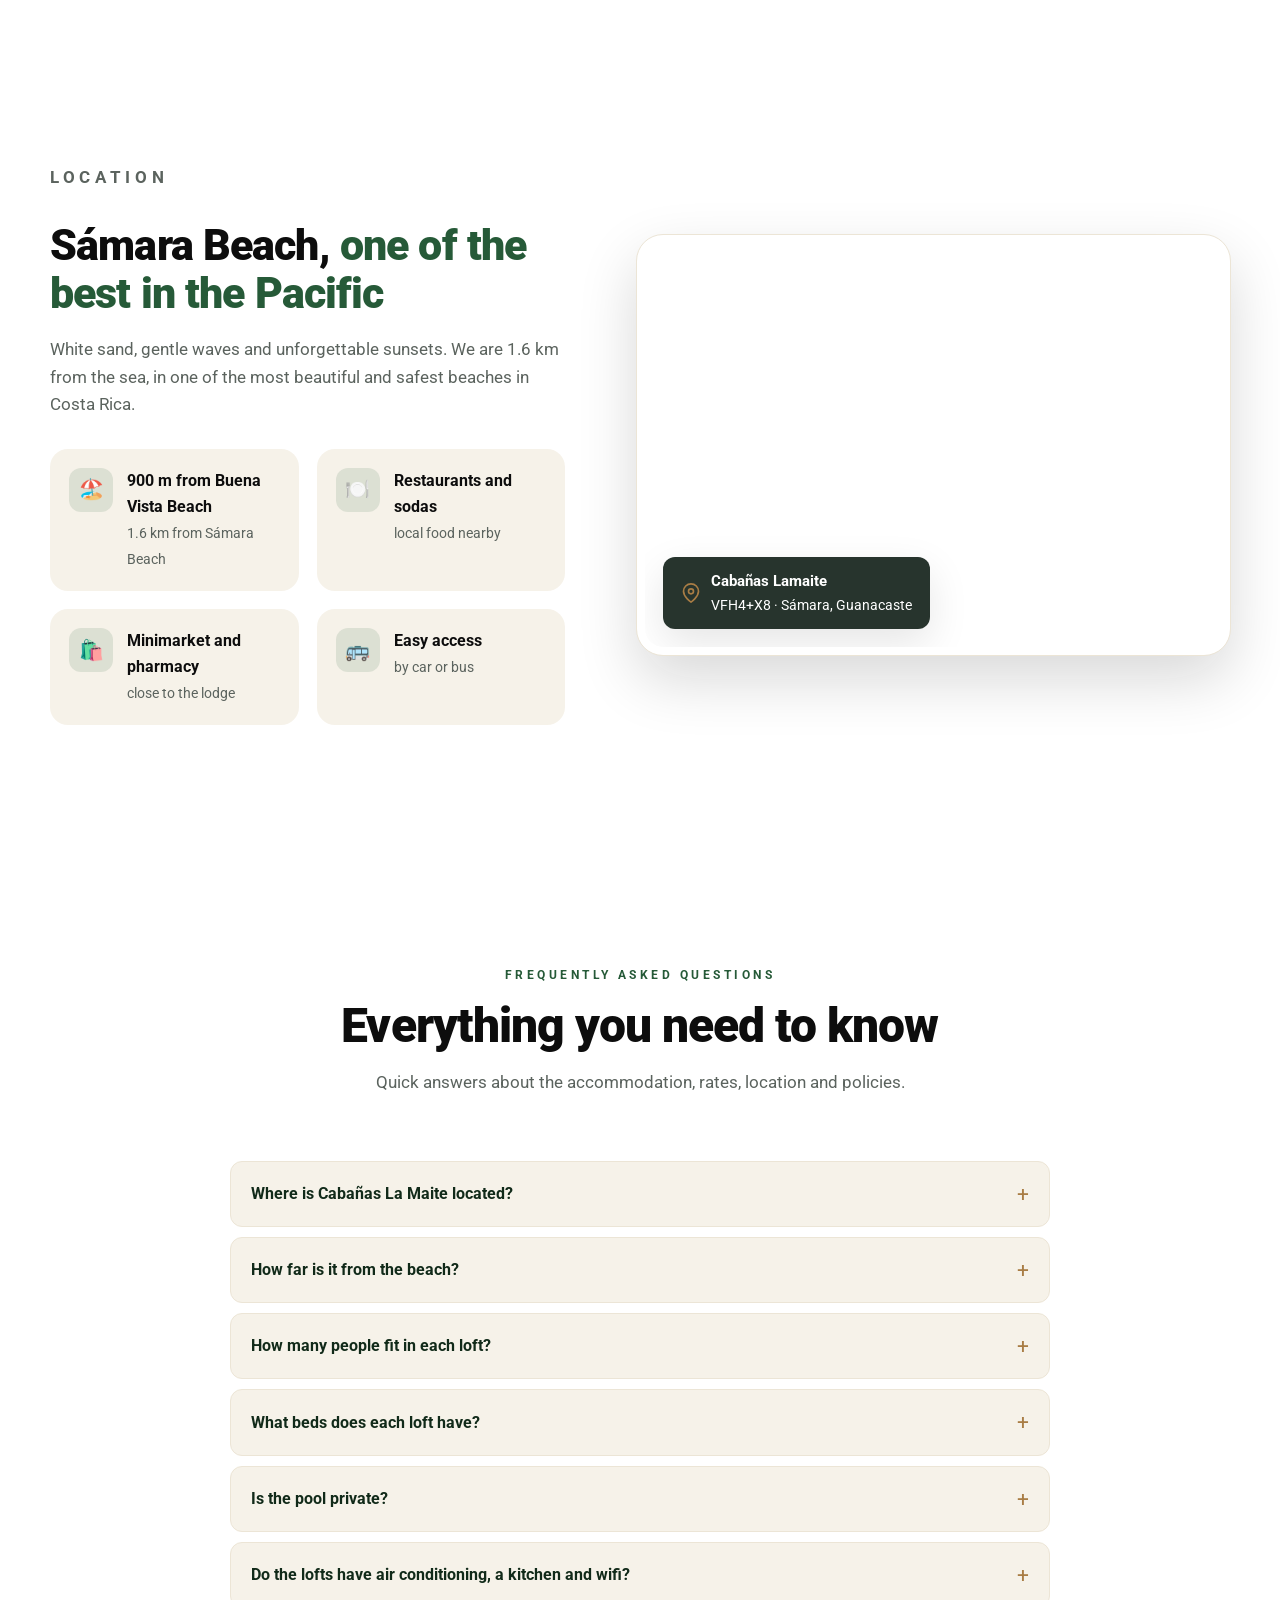
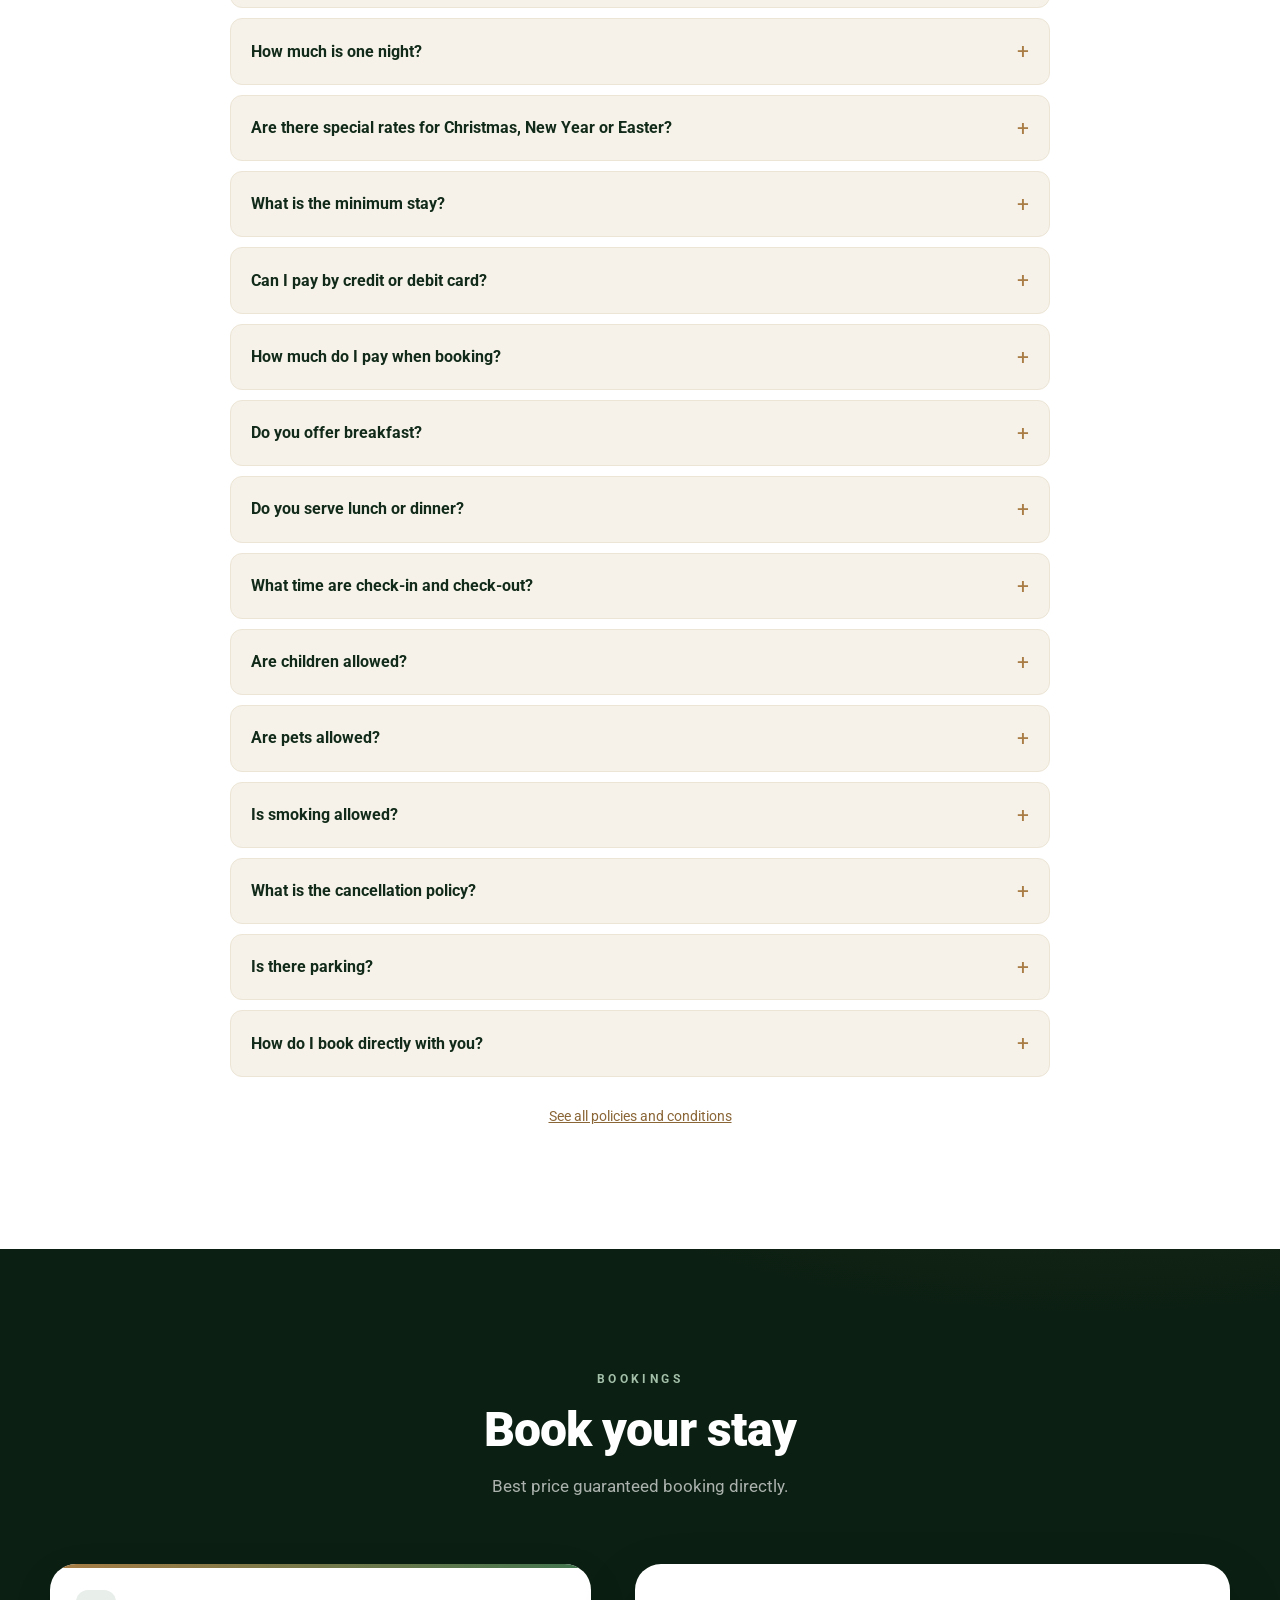
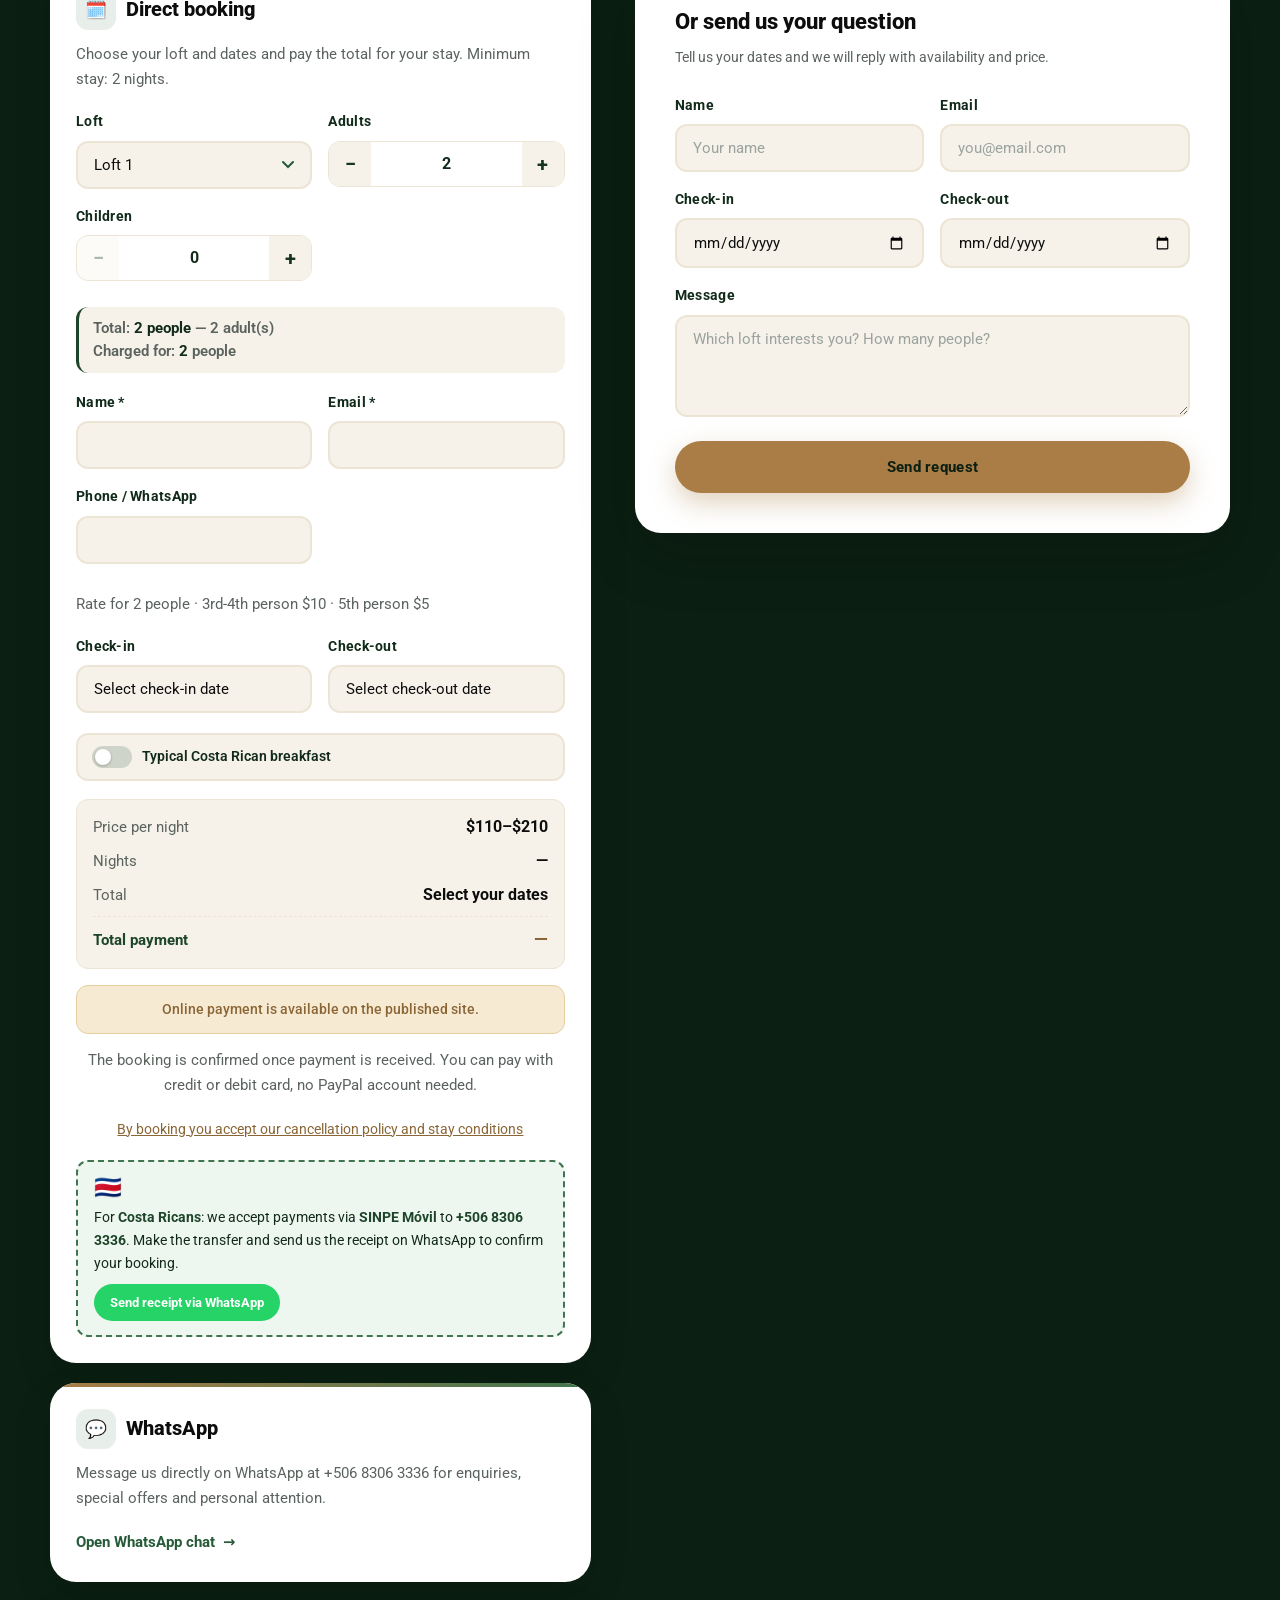
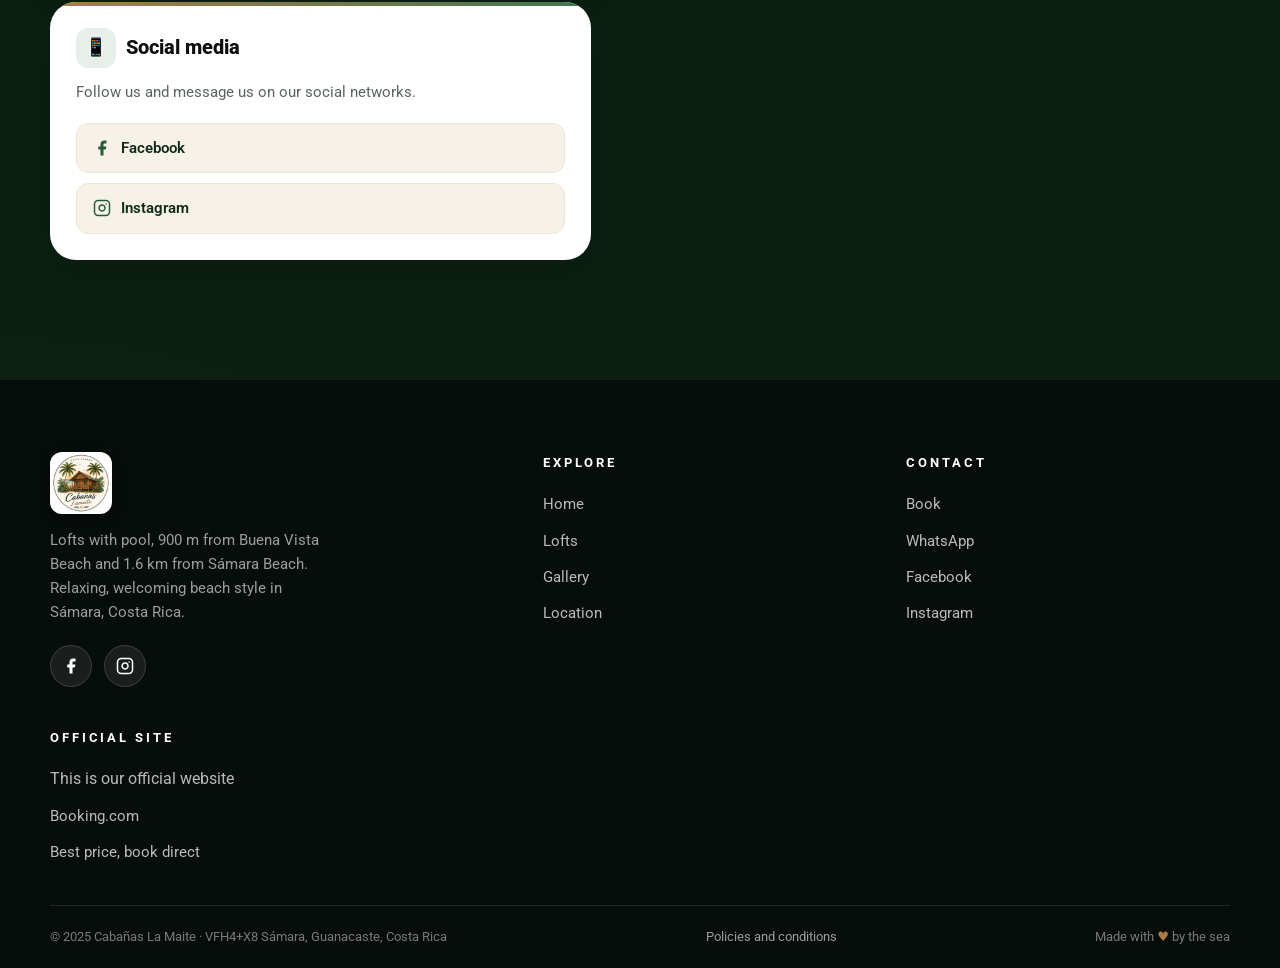
==== commit ba59e31d: "Mostrar el total de huespedes en el widget: los ninos de 3+ anos cuentan como huesped y se ve el des" ====
--- a/index.html
+++ b/index.html
@@ -621,6 +621,7 @@
                                     <div class="kids-ages" id="direct-kids-ages"></div>
                                     <small class="field-note" data-i18n="direct.kidsNote">Los niños de 2 años o menos son gratis. Desde los 3 años se cobran como una persona.</small>
                                 </div>
+                                <p class="guest-total" id="direct-guest-total" aria-live="polite"></p>
                                 <input type="hidden" id="direct-guests" value="2">
                                 <input type="hidden" id="direct-children" value="0">
                                 <input type="hidden" id="direct-child-ages" value="[]">
--- a/styles.css
+++ b/styles.css
@@ -1607,6 +1607,27 @@
     }
 }
 
+.guest-total {
+    margin: 10px 0 0;
+    padding: 10px 14px;
+    background: var(--arena);
+    border-left: 3px solid var(--verde-700, #2f6b45);
+    border-radius: var(--r-sm);
+    font-size: 0.86rem;
+    font-weight: 600;
+    color: var(--verde-800);
+    line-height: 1.5;
+}
+
+.guest-total strong {
+    color: var(--verde-900);
+}
+
+.guest-total.warn {
+    border-left-color: var(--tan-500);
+    color: #a05a1c;
+}
+
 /* ============ CONTADORES ADULTOS / NIÑOS ============ */
 .stepper {
     display: flex;
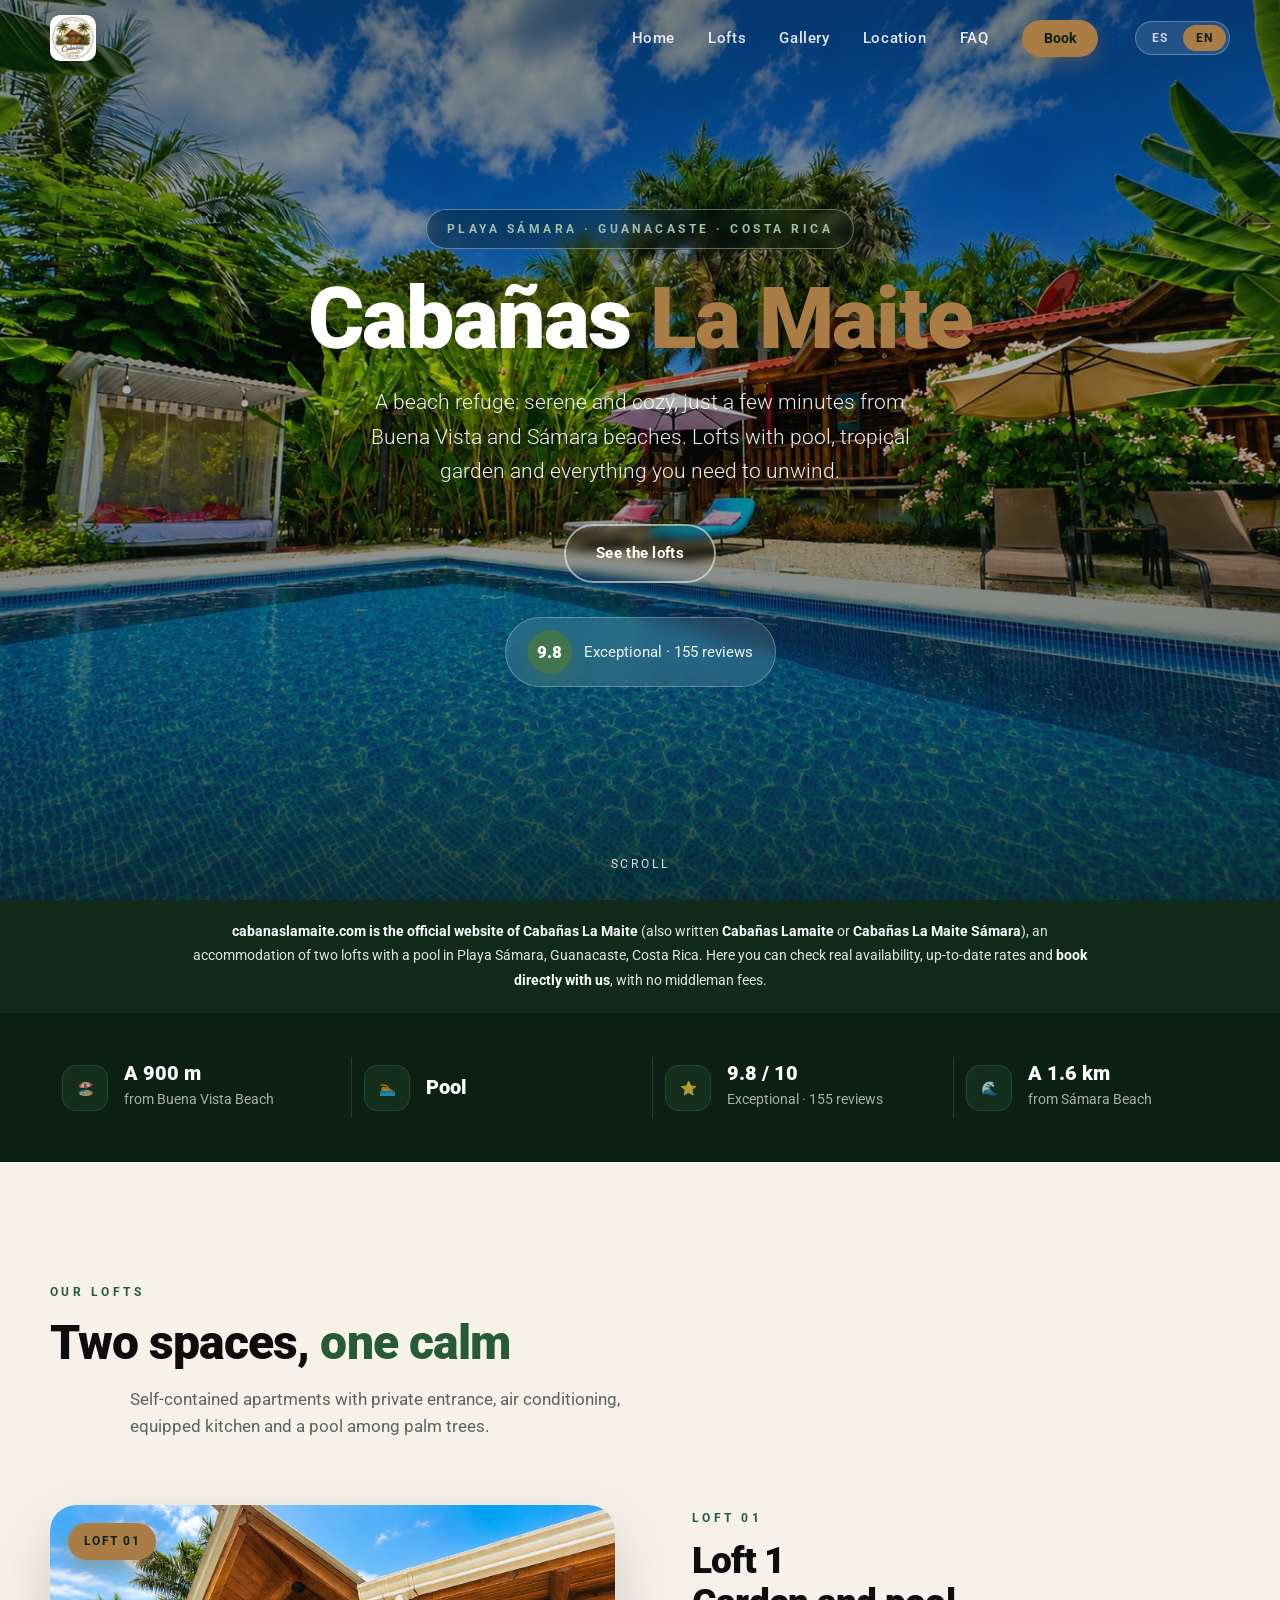
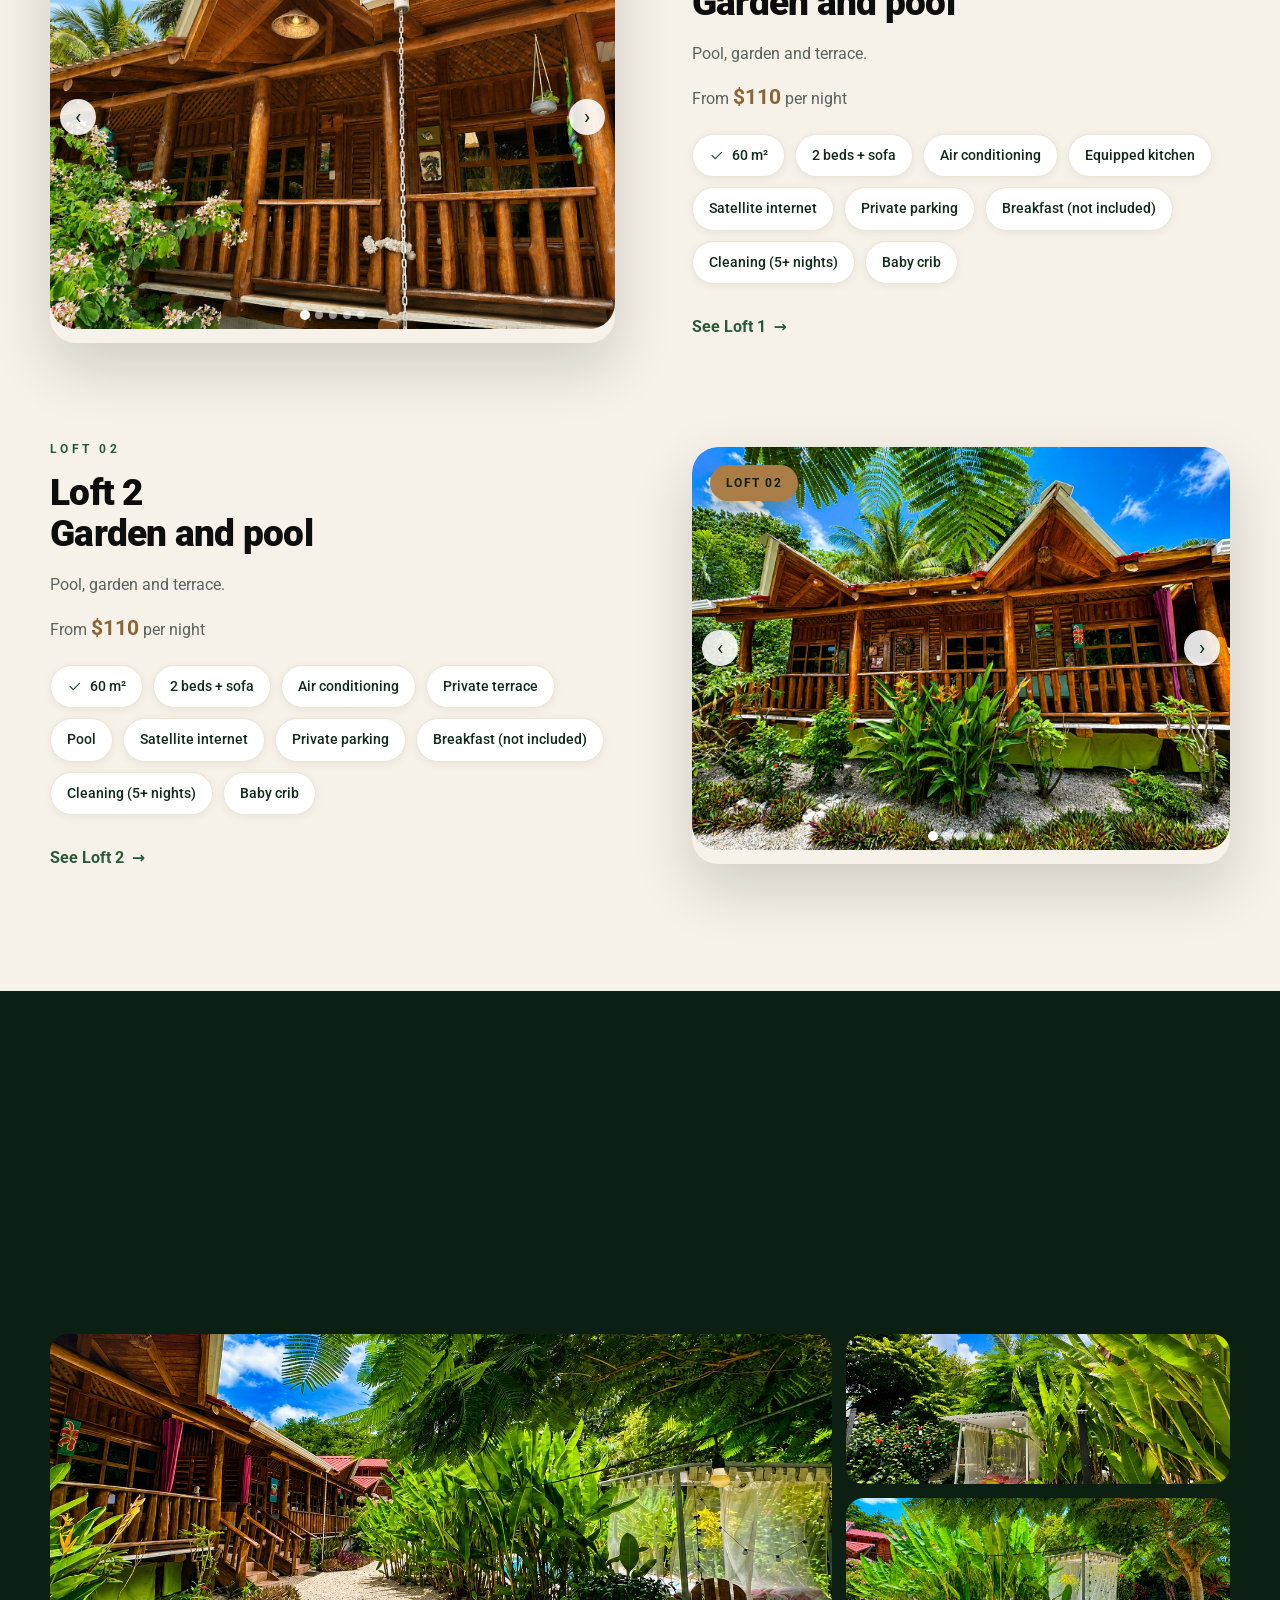
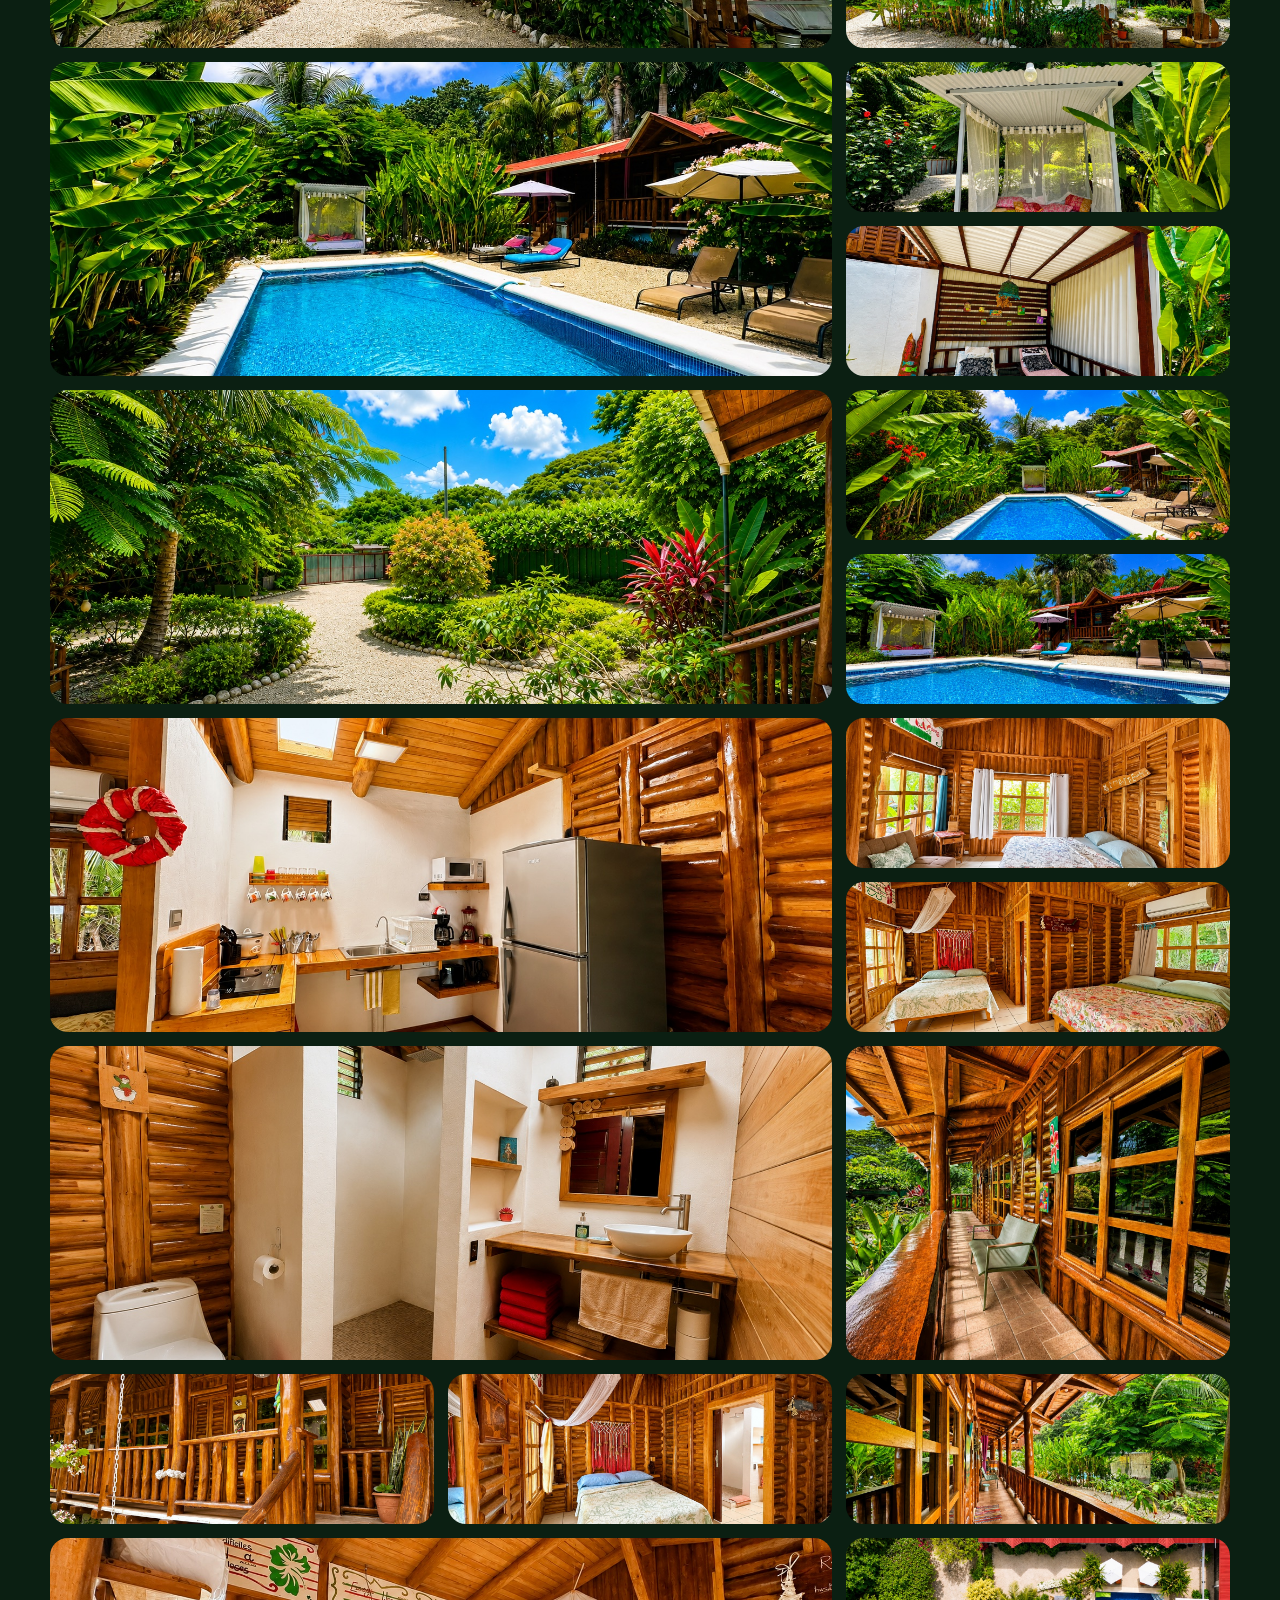
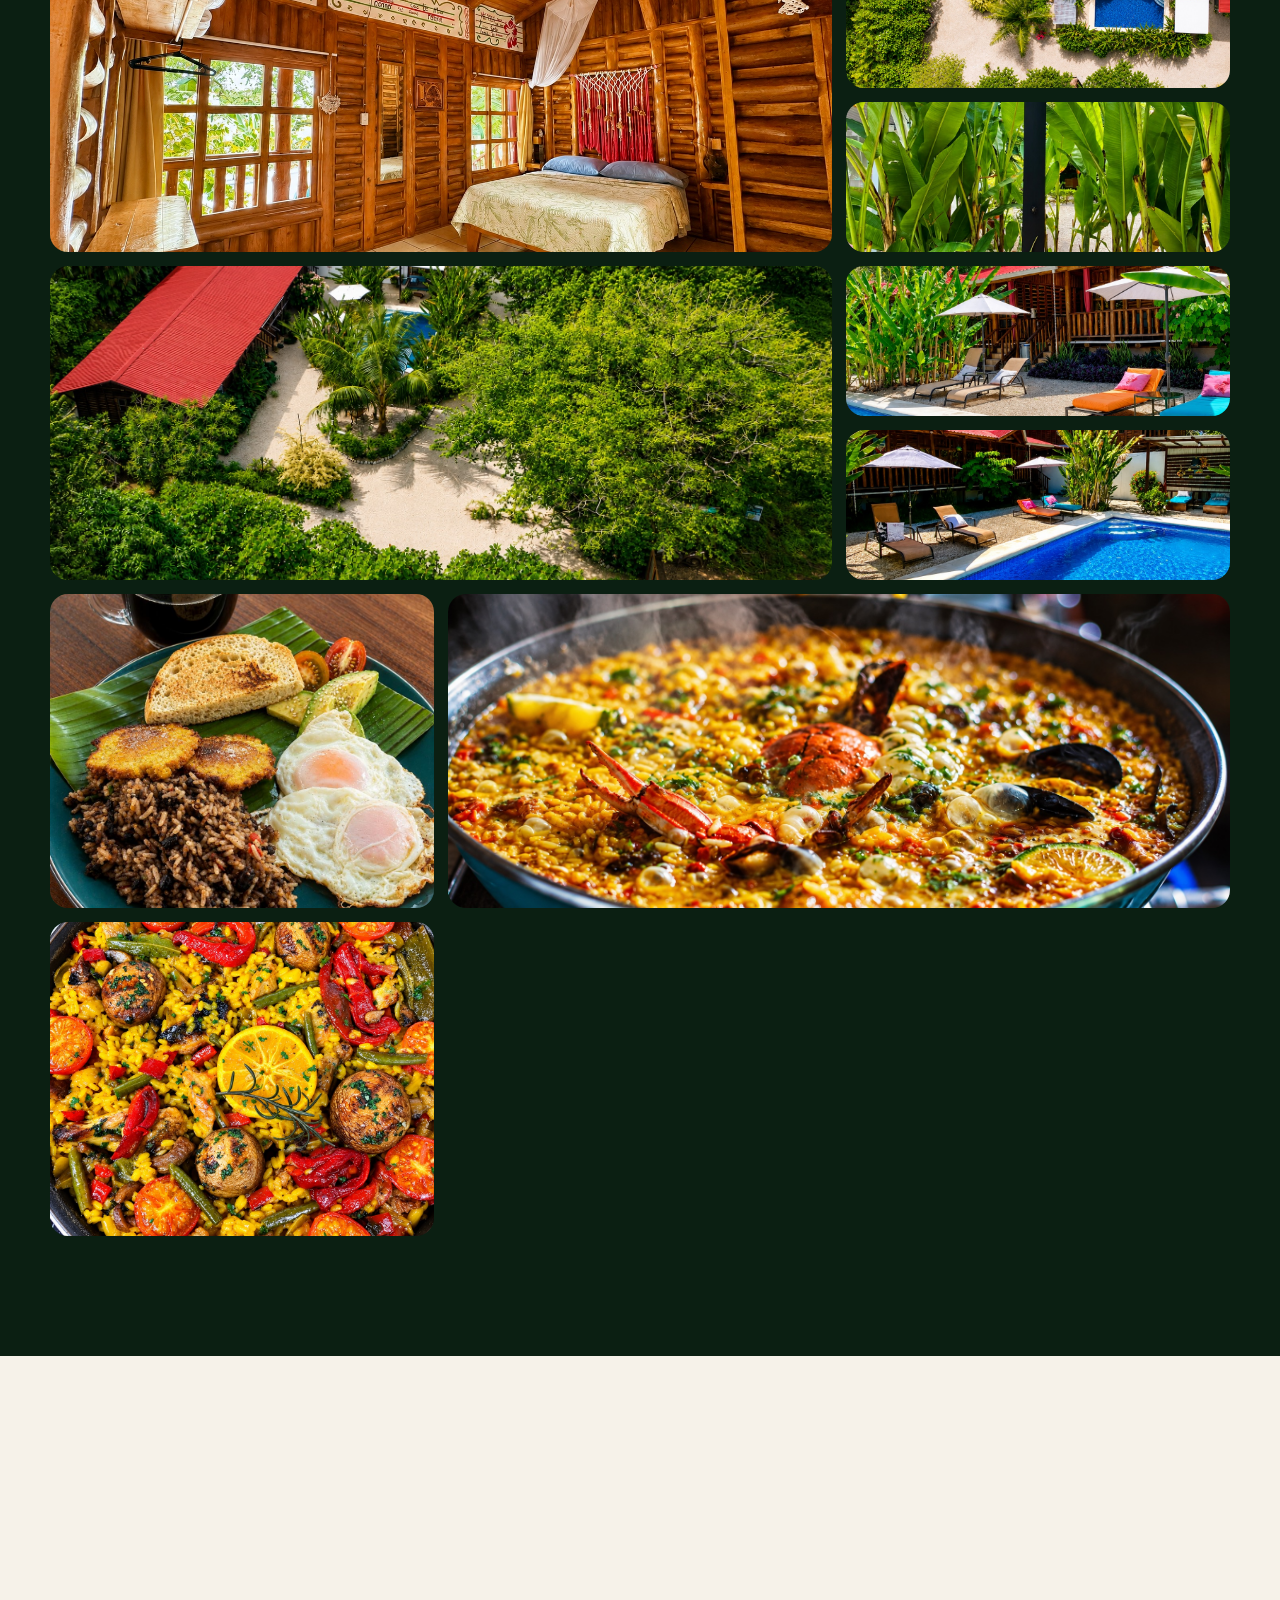
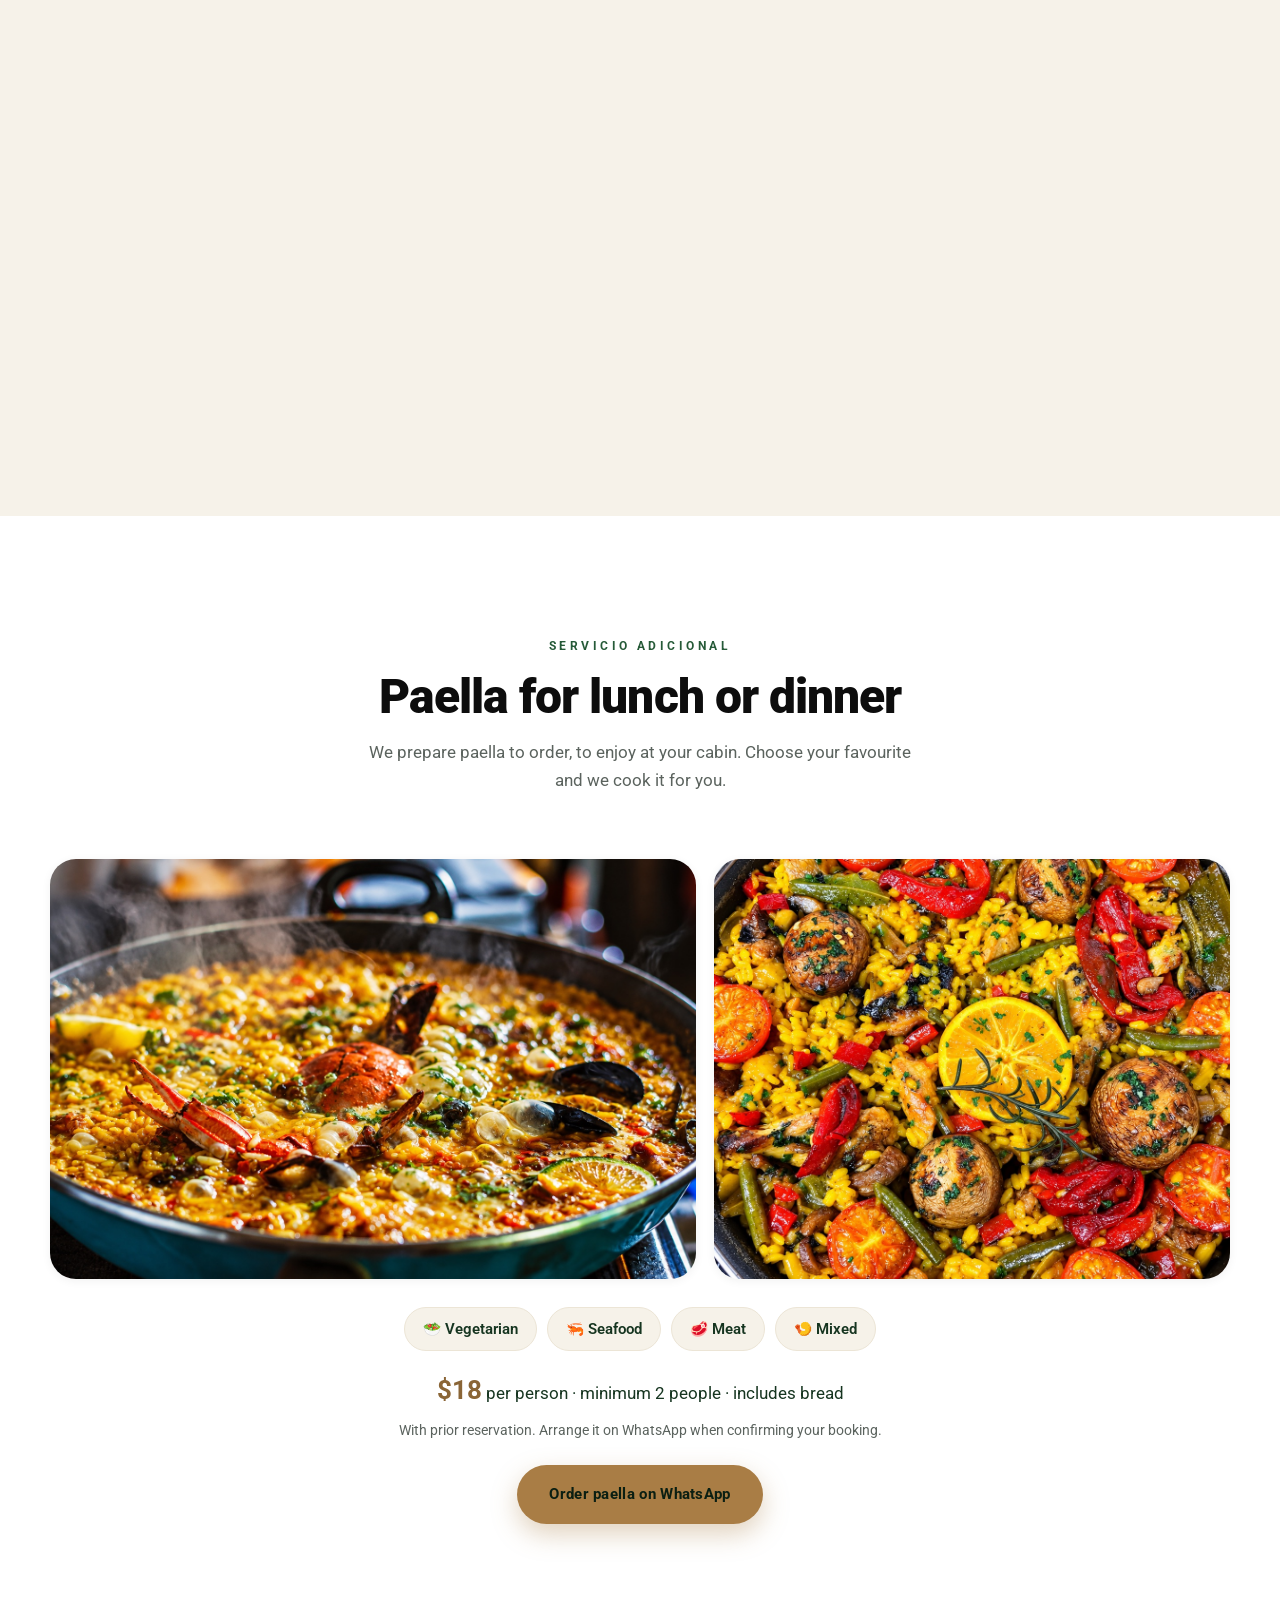
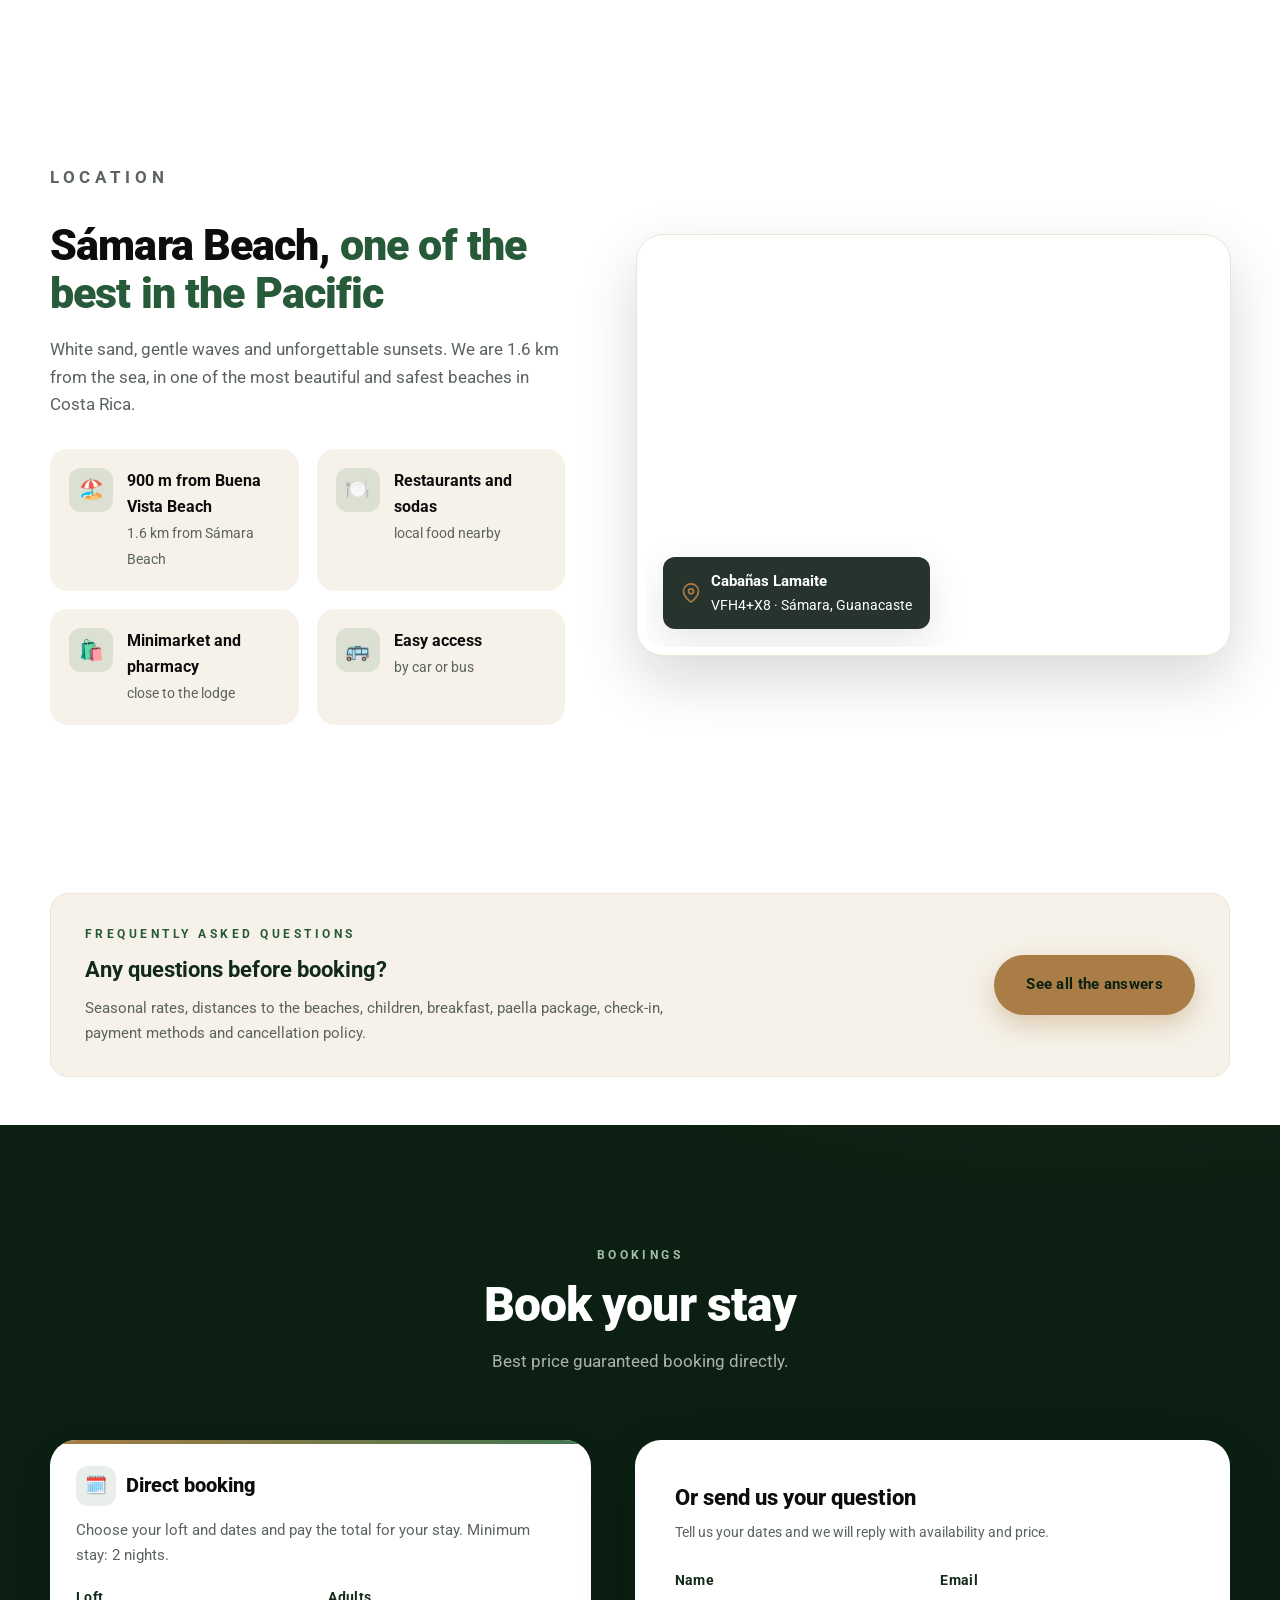
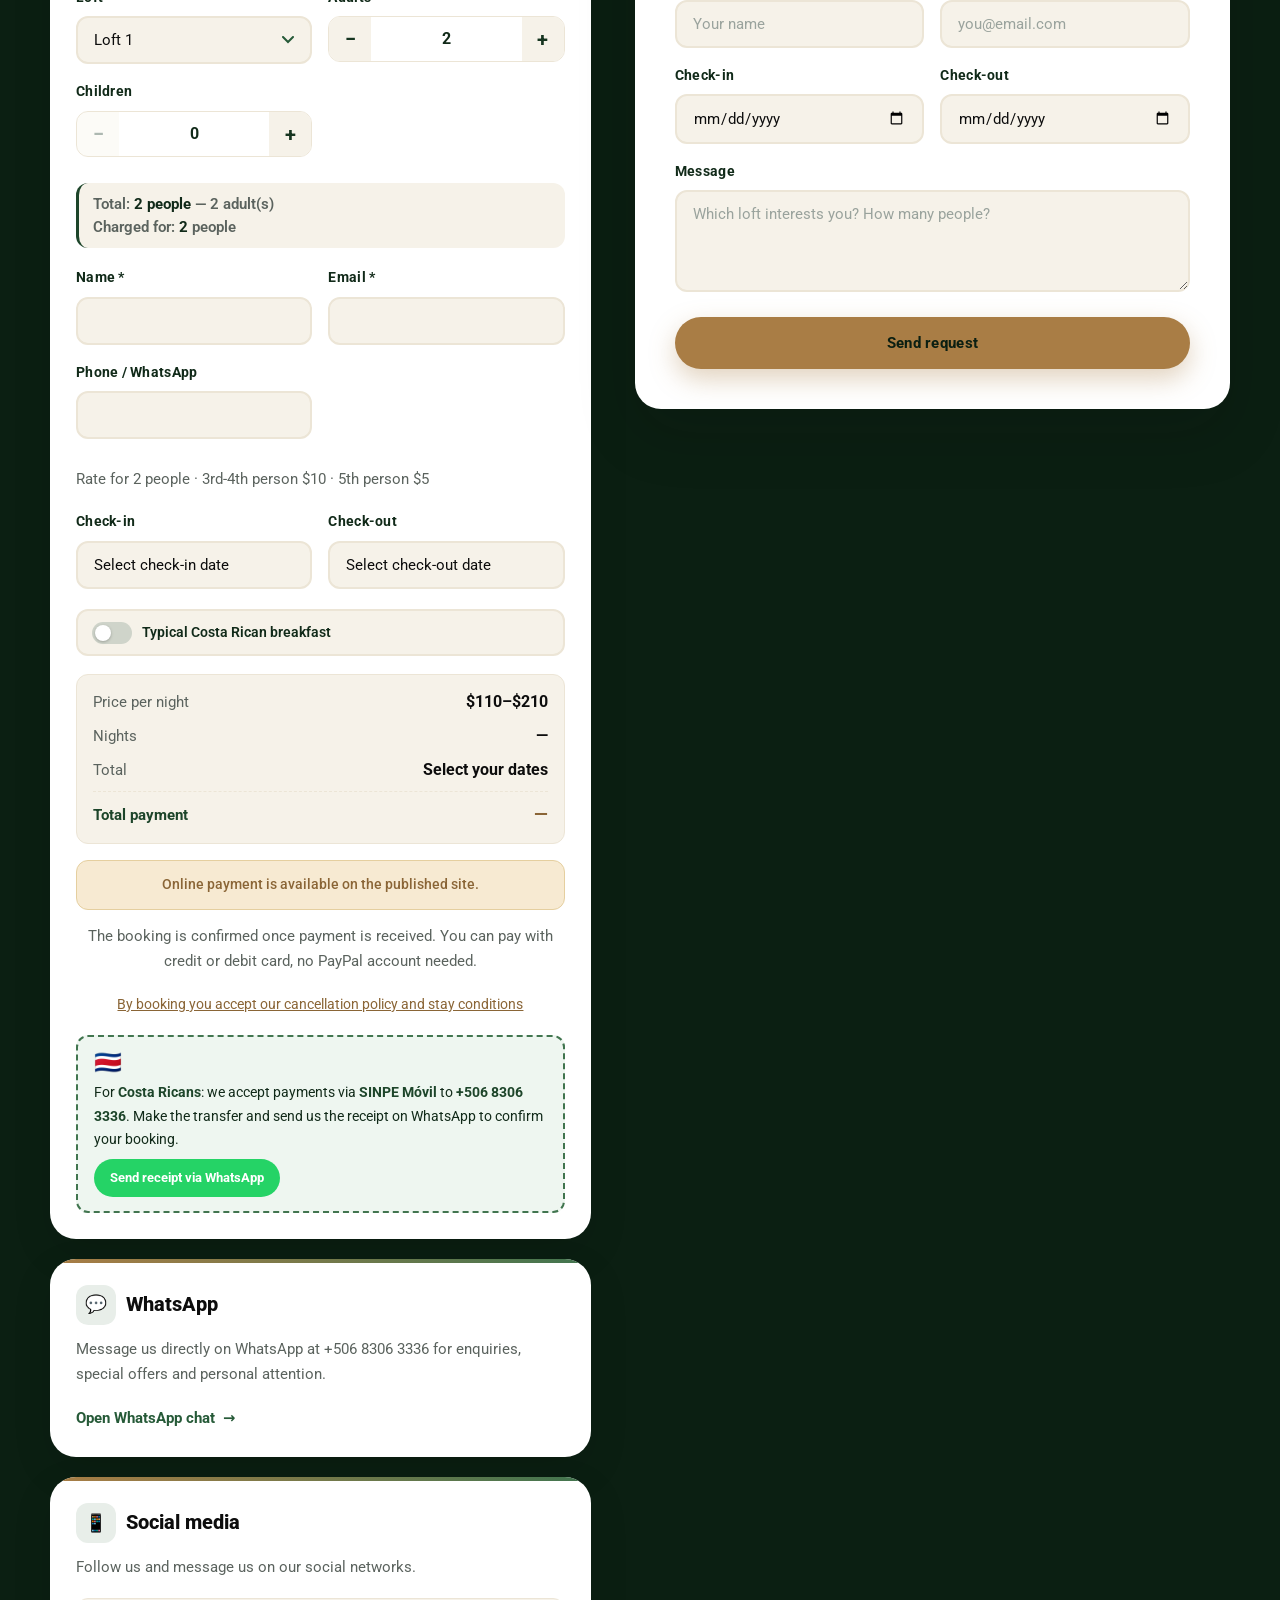
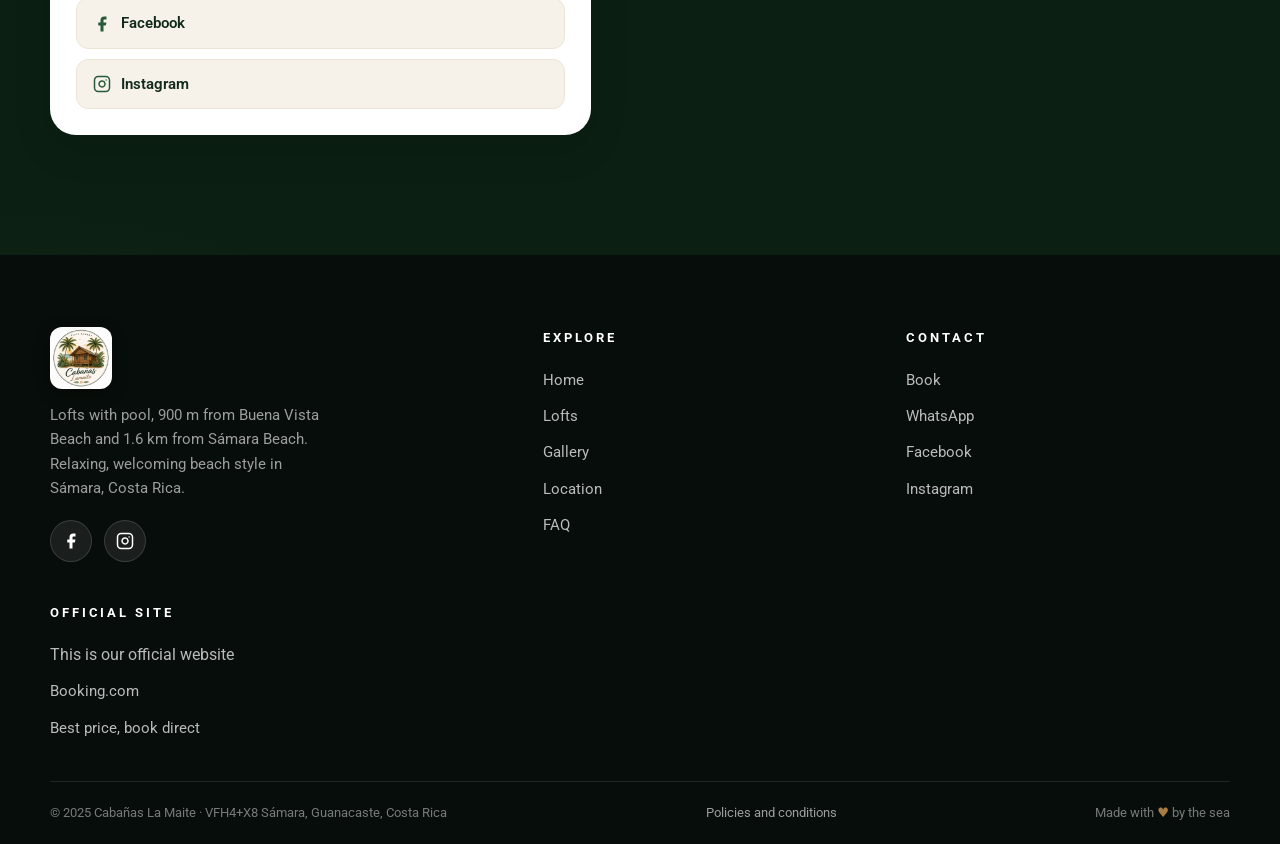
==== commit 9096a60b: "Mover las preguntas frecuentes a su propia pagina (preguntas-frecuentes.html) con FAQPage, dejar enl" ====
--- a/index.html
+++ b/index.html
@@ -100,36 +100,6 @@
     }
     </script>
 
-    <!-- Datos estructurados: preguntas frecuentes -->
-    <script type="application/ld+json">
-    {
-      "@context": "https://schema.org",
-      "@type": "FAQPage",
-      "mainEntity": [
-        { "@type": "Question", "name": "¿Dónde queda Cabañas La Maite?", "acceptedAnswer": { "@type": "Answer", "text": "Cabañas La Maite está en Sámara, Nicoya, Guanacaste, Costa Rica (Plus Code VFH4+X8; coordenadas 9.8799882, -85.5441426). Está a 900 m de Playa Buena Vista y a 1,6 km de Playa Sámara." } },
-        { "@type": "Question", "name": "¿Qué tan lejos está de la playa?", "acceptedAnswer": { "@type": "Answer", "text": "A 900 metros de Playa Buena Vista (unos 10-12 minutos caminando) y a 1,6 km de Playa Sámara, una de las playas más hermosas y seguras de Costa Rica, ideal para nadar." } },
-        { "@type": "Question", "name": "¿Cuántas personas caben en cada loft?", "acceptedAnswer": { "@type": "Answer", "text": "Cada loft aloja hasta 5 personas. La tarifa base incluye 2 personas; cada persona adicional tiene un costo por noche (la 3ª y 4ª suman $10 cada una, la 5ª $5)." } },
-        { "@type": "Question", "name": "¿Qué camas tiene cada loft?", "acceptedAnswer": { "@type": "Answer", "text": "Ambos lofts tienen 2 camas dobles y 1 sofá cama, además de ropa de cama y aire acondicionado individual." } },
-        { "@type": "Question", "name": "¿La piscina es privada?", "acceptedAnswer": { "@type": "Answer", "text": "La piscina es compartida entre los dos lofts y está rodeada de jardín tropical. Cada loft tiene su propia entrada independiente y su terraza." } },
-        { "@type": "Question", "name": "¿Los loft tienen aire acondicionado, cocina y wifi?", "acceptedAnswer": { "@type": "Answer", "text": "Sí. Cada loft incluye aire acondicionado individual, cocina completamente equipada (refrigerador, microondas, utensilios, cafetera), internet satelital, terraza y baño privado con ducha." } },
-        { "@type": "Question", "name": "¿Cuánto cuesta una noche?", "acceptedAnswer": { "@type": "Answer", "text": "Para 2 personas: $119 por noche en temporada alta (enero, febrero, marzo, abril, julio, agosto y diciembre) y $110 por noche en temporada baja (mayo, junio, septiembre, octubre y noviembre). La persona adicional cuesta $10 (3ª y 4ª) y $5 (la 5ª)." } },
-        { "@type": "Question", "name": "¿Hay tarifas especiales en Navidad, Año Nuevo o Semana Santa?", "acceptedAnswer": { "@type": "Answer", "text": "Sí. Del 24 al 28 de diciembre la tarifa es $170 por noche; del 29 de diciembre al 1 de enero, $210; del 2 al 4 de enero, $170; y del 5 al 10 de enero, $140. En Semana Santa (21 al 28 de marzo de 2027) la tarifa es $135 por noche." } },
-        { "@type": "Question", "name": "¿Cuál es la estadía mínima?", "acceptedAnswer": { "@type": "Answer", "text": "La estadía mínima general es de 2 noches. Como excepción, si en el calendario queda una sola noche libre entre dos reservas, esa noche se puede reservar por separado." } },
-        { "@type": "Question", "name": "¿Puedo pagar con tarjeta de crédito o débito?", "acceptedAnswer": { "@type": "Answer", "text": "Sí. Puedes pagar el 100% al reservar con tarjeta de crédito o débito, sin necesidad de tener cuenta PayPal. Los costarricenses también pueden pagar por SINPE Móvil coordinando por WhatsApp." } },
-        { "@type": "Question", "name": "¿Cuánto se paga al reservar?", "acceptedAnswer": { "@type": "Answer", "text": "Se paga el 100% del total al momento de reservar. Al completar el pago recibirás un correo de confirmación automático." } },
-        { "@type": "Question", "name": "¿Ofrecen desayuno?", "acceptedAnswer": { "@type": "Answer", "text": "Sí, ofrecemos desayuno típico costarricense (gallo pinto, huevos, fruta fresca y café de la zona) por $11 por persona por noche, con reservación previa. Puedes agregarlo al reservar o coordinarlo por WhatsApp." } },
-        { "@type": "Question", "name": "¿Sirven almuerzo o cena?", "acceptedAnswer": { "@type": "Answer", "text": "Preparamos paella para almuerzo o cena con reservación previa: vegetariana, de mariscos, de carne o mixta. Cuesta $18 por persona, con un mínimo de 2 personas, e incluye pan. Se pide por WhatsApp." } },
-        { "@type": "Question", "name": "¿A qué hora es el check-in y el check-out?", "acceptedAnswer": { "@type": "Answer", "text": "El check-in es a partir de las 3:00 p. m. y es completamente automático: puedes entrar por tu cuenta siguiendo las instrucciones que te enviamos antes de llegar. El check-out es hasta las 11:00 a. m." } },
-        { "@type": "Question", "name": "¿Se permiten niños?", "acceptedAnswer": { "@type": "Answer", "text": "Sí, se permiten niños de cualquier edad. Los niños de 2 años o menos son gratis y no ocupan plaza dentro del máximo de 5 personas. Desde los 3 años se cobran como una persona, con su recargo por persona adicional y el desayuno si lo eligen. Hay cunas disponibles sin costo, sujetas a disponibilidad. Al reservar solo debes indicar la edad de cada niño y el sistema aplica el precio automáticamente." } },
-        { "@type": "Question", "name": "¿Se admiten mascotas?", "acceptedAnswer": { "@type": "Answer", "text": "No, no se admiten mascotas en las instalaciones." } },
-        { "@type": "Question", "name": "¿Se puede fumar?", "acceptedAnswer": { "@type": "Answer", "text": "No se permite fumar dentro de las habitaciones ni en las áreas interiores o comunes. Solo está permitido en el área designada para fumadores ubicada en el parqueo." } },
-        { "@type": "Question", "name": "¿Cuál es la política de cancelación?", "acceptedAnswer": { "@type": "Answer", "text": "Es flexible: puedes cancelar sin cargos hasta 5 días antes de la llegada y se reembolsa el 100% del importe pagado. Si cancelas dentro de los 5 días previos, o no te presentas, se cobra el 100% de la reserva." } },
-        { "@type": "Question", "name": "¿Hay estacionamiento?", "acceptedAnswer": { "@type": "Answer", "text": "Sí, cada loft cuenta con estacionamiento privado dentro de la propiedad." } },
-        { "@type": "Question", "name": "¿Cómo reservo directamente con ustedes?", "acceptedAnswer": { "@type": "Answer", "text": "Puedes reservar aquí mismo en la página: elige loft, fechas, número de personas y paga con tarjeta. También puedes escribirnos por WhatsApp al +506 8306 3336 o al correo cabanaslamaite@gmail.com." } }
-      ]
-    }
-    </script>
-
     <link rel="preconnect" href="https://fonts.googleapis.com">
     <link rel="preconnect" href="https://fonts.gstatic.com" crossorigin>
     <link href="https://fonts.googleapis.com/css2?family=Roboto:wght@300;400;500;700;900&display=swap" rel="stylesheet">
@@ -150,6 +120,7 @@
                 <li><a href="#lofts" data-i18n="nav.lofts">Lofts</a></li>
                 <li><a href="#galeria" data-i18n="nav.galeria">Galería</a></li>
                 <li><a href="#ubicacion" data-i18n="nav.ubicacion">Ubicación</a></li>
+                <li><a href="preguntas-frecuentes.html" data-i18n="nav.faq">Preguntas frecuentes</a></li>
                 <li><a href="#reservar" class="nav-cta" data-i18n="nav.reservar">Reservar</a></li>
                 <li class="lang-switch" role="group" aria-label="Idioma / Language">
                     <button class="lang-btn" data-lang="es" type="button" aria-pressed="true">ES</button>
@@ -456,120 +427,17 @@
         </section>
 
         <!-- ============ RESERVAR ============ -->
-        <!-- ============ PREGUNTAS FRECUENTES ============ -->
-        <section id="faq" class="faq section">
+        <!-- ============ ENLACE A PREGUNTAS FRECUENTES ============ -->
+        <section id="faq" class="faq-teaser">
             <div class="container">
-                <header class="section-head center reveal">
-                    <p class="eyebrow" data-i18n="faq.eyebrow">Preguntas frecuentes</p>
-                    <h2 data-i18n="faq.title">Todo lo que necesitas saber</h2>
-                    <p class="sub" data-i18n="faq.sub">Respuestas rápidas sobre el alojamiento, las tarifas, la ubicación y las políticas.</p>
-                </header>
-                <div class="faq-list reveal">
-
-                    <details class="faq-item">
-                        <summary data-i18n="faq.q1">¿Dónde queda Cabañas La Maite?</summary>
-                        <p data-i18n-html="faq.a1">Cabañas La Maite está en <strong>Sámara, Nicoya, Guanacaste, Costa Rica</strong> (Plus Code VFH4+X8; coordenadas 9.8799882, -85.5441426). Está a <strong>900 m de Playa Buena Vista</strong> y a <strong>1,6 km de Playa Sámara</strong>.</p>
-                    </details>
-
-                    <details class="faq-item">
-                        <summary data-i18n="faq.q2">¿Qué tan lejos está de la playa?</summary>
-                        <p data-i18n-html="faq.a2">A <strong>900 metros de Playa Buena Vista</strong> (unos 10-12 minutos caminando) y a <strong>1,6 km de Playa Sámara</strong>, una de las playas más hermosas y seguras de Costa Rica, ideal para nadar.</p>
-                    </details>
-
-                    <details class="faq-item">
-                        <summary data-i18n="faq.q3">¿Cuántas personas caben en cada loft?</summary>
-                        <p data-i18n-html="faq.a3">Cada loft aloja hasta <strong>5 personas</strong>. La tarifa base incluye 2 personas; cada persona adicional tiene un costo por noche (la 3ª y 4ª suman $10 cada una, la 5ª $5).</p>
-                    </details>
-
-                    <details class="faq-item">
-                        <summary data-i18n="faq.q4">¿Qué camas tiene cada loft?</summary>
-                        <p data-i18n="faq.a4">Ambos lofts tienen 2 camas dobles y 1 sofá cama, además de ropa de cama y aire acondicionado individual.</p>
-                    </details>
-
-                    <details class="faq-item">
-                        <summary data-i18n="faq.q5">¿La piscina es privada?</summary>
-                        <p data-i18n="faq.a5">La piscina es compartida entre los dos lofts y está rodeada de jardín tropical. Cada loft tiene su propia entrada independiente y su terraza.</p>
-                    </details>
-
-                    <details class="faq-item">
-                        <summary data-i18n="faq.q6">¿Los loft tienen aire acondicionado, cocina y wifi?</summary>
-                        <p data-i18n="faq.a6">Sí. Cada loft incluye aire acondicionado individual, cocina completamente equipada (refrigerador, microondas, utensilios, cafetera), internet satelital, terraza y baño privado con ducha.</p>
-                    </details>
-
-                    <details class="faq-item">
-                        <summary data-i18n="faq.q7">¿Cuánto cuesta una noche?</summary>
-                        <p data-i18n-html="faq.a7">Para 2 personas: <strong>$119 por noche</strong> en temporada alta (enero, febrero, marzo, abril, julio, agosto y diciembre) y <strong>$110 por noche</strong> en temporada baja (mayo, junio, septiembre, octubre y noviembre). La persona adicional cuesta $10 (3ª y 4ª) y $5 (la 5ª).</p>
-                    </details>
-
-                    <details class="faq-item">
-                        <summary data-i18n="faq.q8">¿Hay tarifas especiales en Navidad, Año Nuevo o Semana Santa?</summary>
-                        <p data-i18n="faq.a8">Sí. Del 24 al 28 de diciembre la tarifa es $170 por noche; del 29 de diciembre al 1 de enero, $210; del 2 al 4 de enero, $170; y del 5 al 10 de enero, $140. En Semana Santa (21 al 28 de marzo de 2027) la tarifa es $135 por noche.</p>
-                    </details>
-
-                    <details class="faq-item">
-                        <summary data-i18n="faq.q9">¿Cuál es la estadía mínima?</summary>
-                        <p data-i18n="faq.a9">La estadía mínima general es de 2 noches. Como excepción, si en el calendario queda una sola noche libre entre dos reservas, esa noche se puede reservar por separado.</p>
-                    </details>
-
-                    <details class="faq-item">
-                        <summary data-i18n="faq.q10">¿Puedo pagar con tarjeta de crédito o débito?</summary>
-                        <p data-i18n="faq.a10">Sí. Puedes pagar el 100% al reservar con tarjeta de crédito o débito, sin necesidad de tener cuenta PayPal. Los costarricenses también pueden pagar por SINPE Móvil coordinando por WhatsApp.</p>
-                    </details>
-
-                    <details class="faq-item">
-                        <summary data-i18n="faq.q11">¿Cuánto se paga al reservar?</summary>
-                        <p data-i18n="faq.a11">Se paga el 100% del total al momento de reservar. Al completar el pago recibirás un correo de confirmación automático.</p>
-                    </details>
-
-                    <details class="faq-item">
-                        <summary data-i18n="faq.q12">¿Ofrecen desayuno?</summary>
-                        <p data-i18n-html="faq.a12">Sí, ofrecemos <strong>desayuno típico costarricense</strong> (gallo pinto, huevos, fruta fresca y café de la zona) por <strong>$11 por persona por noche</strong>, con reservación previa. Puedes agregarlo al reservar o coordinarlo por WhatsApp.</p>
-                    </details>
-
-                    <details class="faq-item">
-                        <summary data-i18n="faq.q13">¿Sirven almuerzo o cena?</summary>
-                        <p data-i18n-html="faq.a13">Preparamos <strong>paella</strong> para almuerzo o cena con reservación previa: vegetariana, de mariscos, de carne o mixta. Cuesta <strong>$18 por persona</strong>, con un mínimo de 2 personas, e incluye pan. Se pide por WhatsApp.</p>
-                    </details>
-
-                    <details class="faq-item">
-                        <summary data-i18n="faq.q14">¿A qué hora es el check-in y el check-out?</summary>
-                        <p data-i18n="faq.a14">El check-in es a partir de las 3:00 p. m. y es completamente automático: puedes entrar por tu cuenta siguiendo las instrucciones que te enviamos antes de llegar. El check-out es hasta las 11:00 a. m.</p>
-                    </details>
-
-                    <details class="faq-item">
-                        <summary data-i18n="faq.q15">¿Se permiten niños?</summary>
-                        <p data-i18n-html="faq.a15">Sí, se permiten niños de cualquier edad. Los <strong>niños de 2 años o menos son gratis</strong> y no ocupan plaza dentro del máximo de 5 personas. <strong>Desde los 3 años se cobran como una persona</strong>, con su recargo por persona adicional y el desayuno si lo eligen. Hay cunas disponibles sin costo, sujetas a disponibilidad. Al reservar solo debes indicar la edad de cada niño y el sistema aplica el precio automáticamente.</p>
-                    </details>
-
-                    <details class="faq-item">
-                        <summary data-i18n="faq.q16">¿Se admiten mascotas?</summary>
-                        <p data-i18n="faq.a16">No, no se admiten mascotas en las instalaciones.</p>
-                    </details>
-
-                    <details class="faq-item">
-                        <summary data-i18n="faq.q17">¿Se puede fumar?</summary>
-                        <p data-i18n="faq.a17">No se permite fumar dentro de las habitaciones ni en las áreas interiores o comunes. Solo está permitido en el área designada para fumadores ubicada en el parqueo.</p>
-                    </details>
-
-                    <details class="faq-item">
-                        <summary data-i18n="faq.q18">¿Cuál es la política de cancelación?</summary>
-                        <p data-i18n-html="faq.a18">Es <strong>flexible</strong>: puedes cancelar sin cargos hasta <strong>5 días antes</strong> de la llegada y se reembolsa el 100% del importe pagado. Si cancelas dentro de los 5 días previos, o no te presentas, se cobra el 100% de la reserva.</p>
-                    </details>
-
-                    <details class="faq-item">
-                        <summary data-i18n="faq.q19">¿Hay estacionamiento?</summary>
-                        <p data-i18n="faq.a19">Sí, cada loft cuenta con estacionamiento privado dentro de la propiedad.</p>
-                    </details>
-
-                    <details class="faq-item">
-                        <summary data-i18n="faq.q20">¿Cómo reservo directamente con ustedes?</summary>
-                        <p data-i18n-html="faq.a20">Puedes reservar aquí mismo en la página: elige loft, fechas, número de personas y paga con tarjeta. También puedes escribirnos por <strong>WhatsApp al +506 8306 3336</strong> o al correo <strong>cabanaslamaite@gmail.com</strong>.</p>
-                    </details>
-
-                </div>
-                <p class="faq-cta reveal">
-                    <a href="politicas.html" class="link-btn" data-i18n="faq.policies">Ver todas las políticas y condiciones</a>
-                </p>
+                <div class="faq-teaser-box reveal">
+                    <div>
+                        <p class="eyebrow" data-i18n="faq.eyebrow">Preguntas frecuentes</p>
+                        <h2 data-i18n="faq.teaserTitle">¿Tienes dudas antes de reservar?</h2>
+                        <p class="sub" data-i18n="faq.teaserSub">Precios por temporada, distancias a las playas, niños, desayuno, paquete de paella, check-in, formas de pago y política de cancelación.</p>
+                    </div>
+                    <a href="preguntas-frecuentes.html" class="btn btn-primary" data-i18n="faq.verTodas">Ver todas las respuestas</a>
+                </div>
             </div>
         </section>
 
@@ -774,6 +642,7 @@
                         <li><a href="#lofts" data-i18n="nav.lofts">Lofts</a></li>
                         <li><a href="#galeria" data-i18n="nav.galeria">Galería</a></li>
                         <li><a href="#ubicacion" data-i18n="nav.ubicacion">Ubicación</a></li>
+                        <li><a href="preguntas-frecuentes.html" data-i18n="nav.faq">Preguntas frecuentes</a></li>
                     </ul>
                 </div>
                 <div class="footer-col">
--- a/styles.css
+++ b/styles.css
@@ -1739,6 +1739,46 @@
     color: #fff;
 }
 
+/* ============ ENLACE A PREGUNTAS FRECUENTES ============ */
+.faq-teaser {
+    background: var(--paper);
+    padding: 48px 0;
+}
+
+.faq-teaser-box {
+    display: flex;
+    flex-wrap: wrap;
+    align-items: center;
+    justify-content: space-between;
+    gap: 24px;
+    padding: 30px 34px;
+    background: var(--arena);
+    border: 1px solid var(--arena-2);
+    border-radius: var(--r-md, 14px);
+}
+
+.faq-teaser-box .eyebrow {
+    margin: 0 0 6px;
+}
+
+.faq-teaser-box h2 {
+    margin: 0 0 8px;
+    font-size: 1.4rem;
+    color: var(--verde-900);
+}
+
+.faq-teaser-box .sub {
+    margin: 0;
+    max-width: 620px;
+    color: var(--gris-600);
+    font-size: 0.94rem;
+    line-height: 1.65;
+}
+
+.faq-teaser-box .btn {
+    flex: none;
+}
+
 /* ============ PREGUNTAS FRECUENTES ============ */
 .faq {
     background: var(--paper);
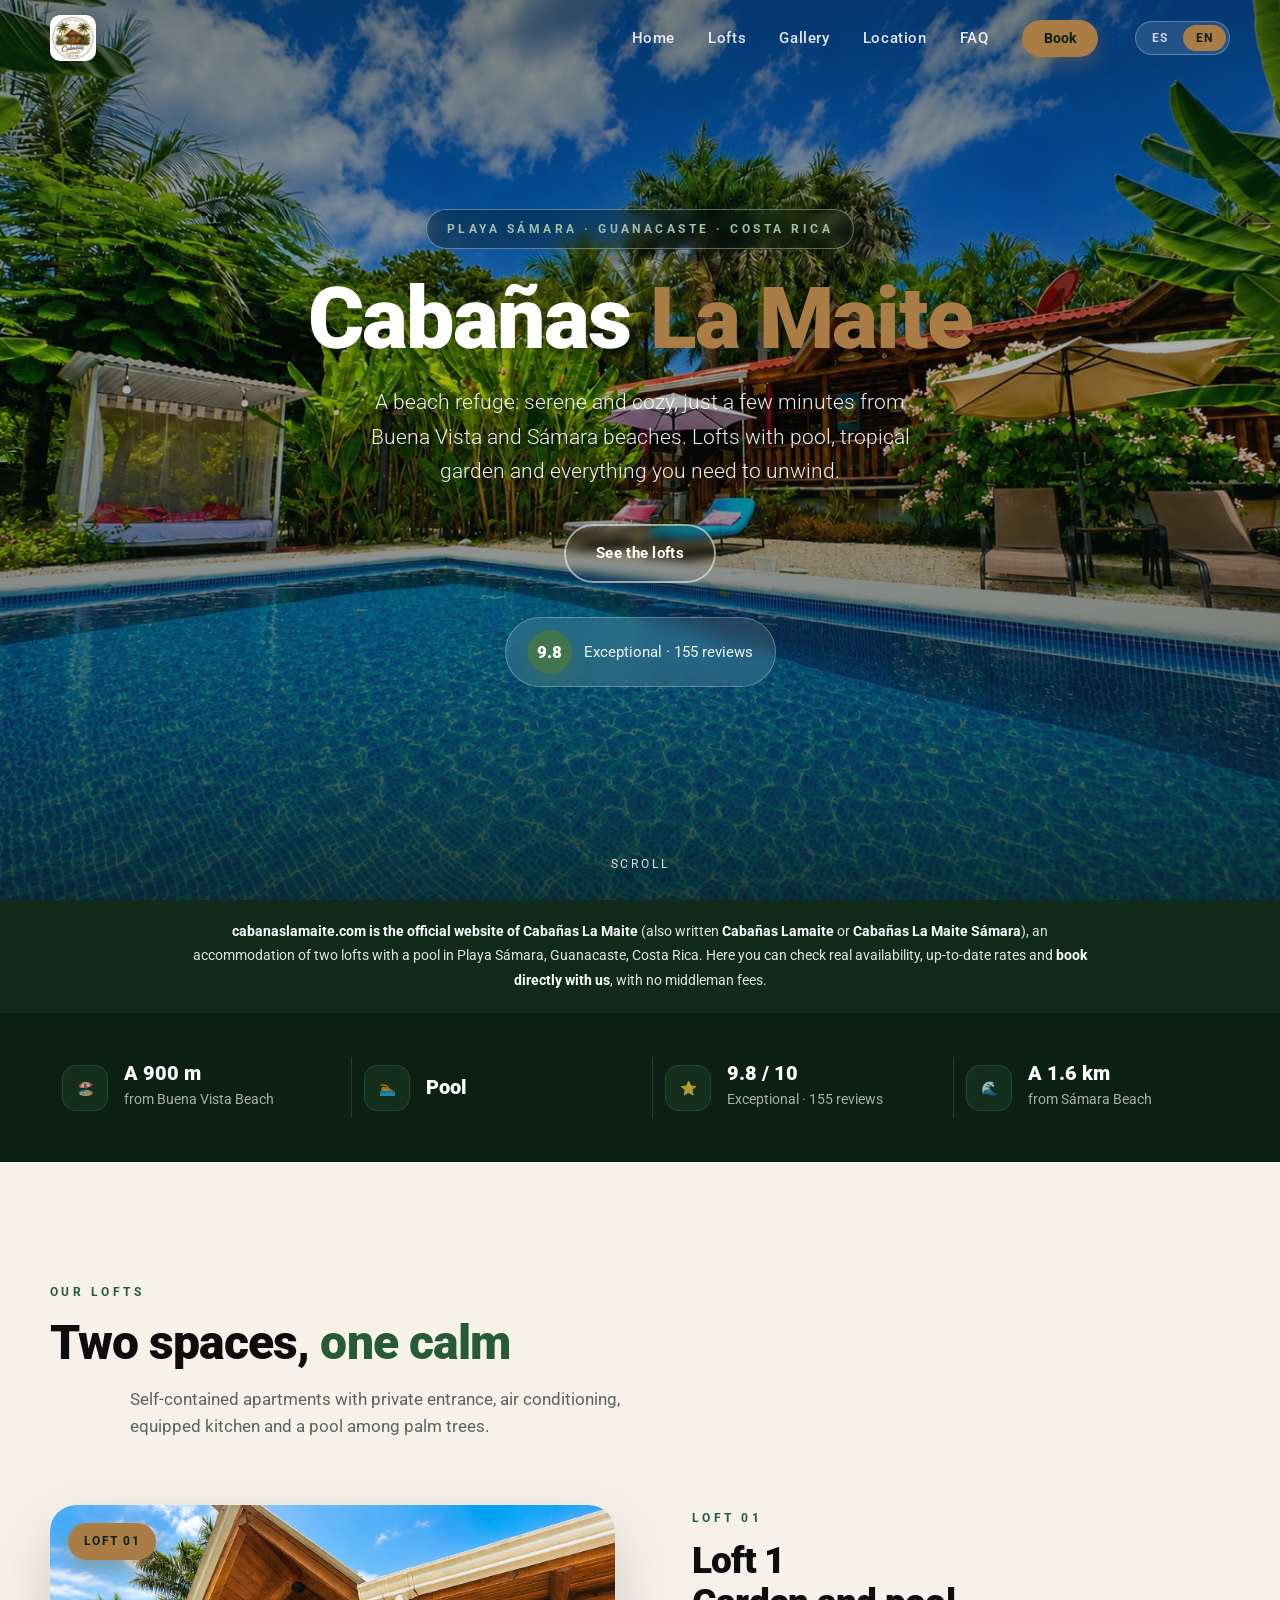
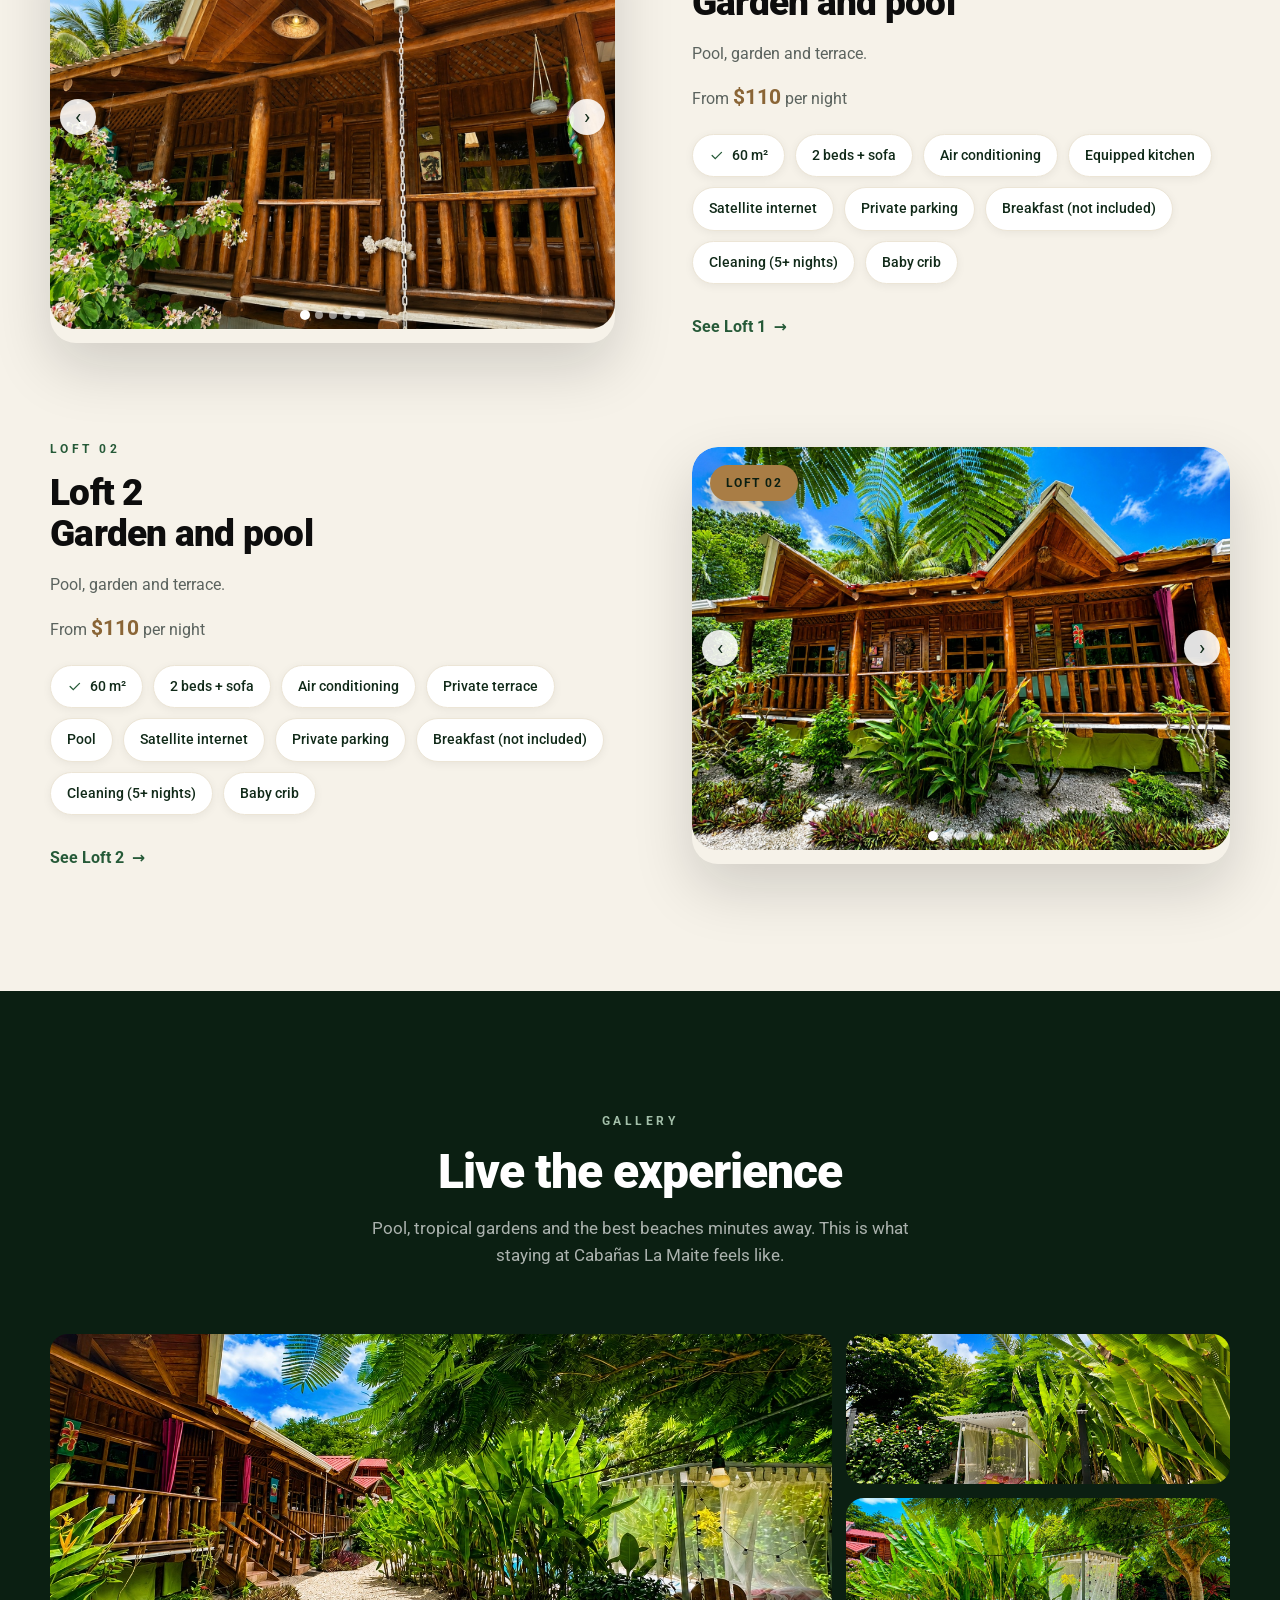
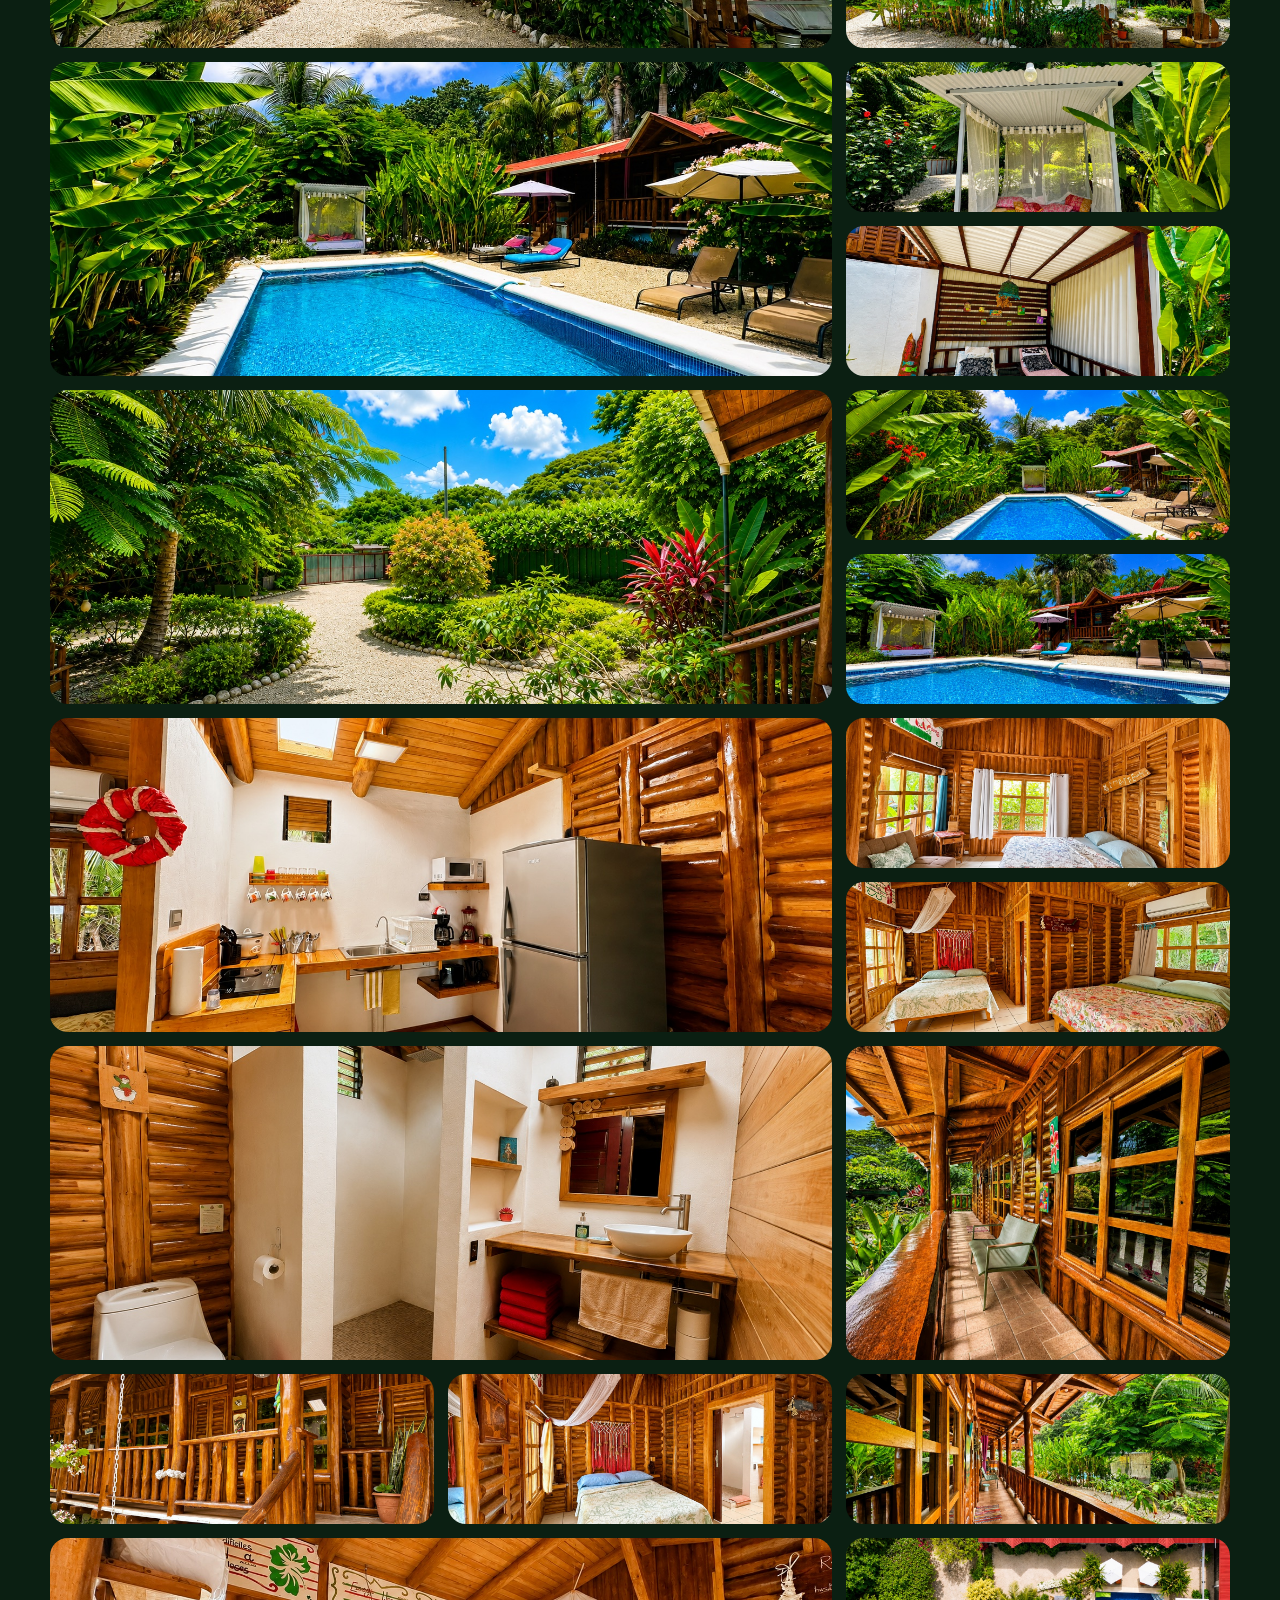
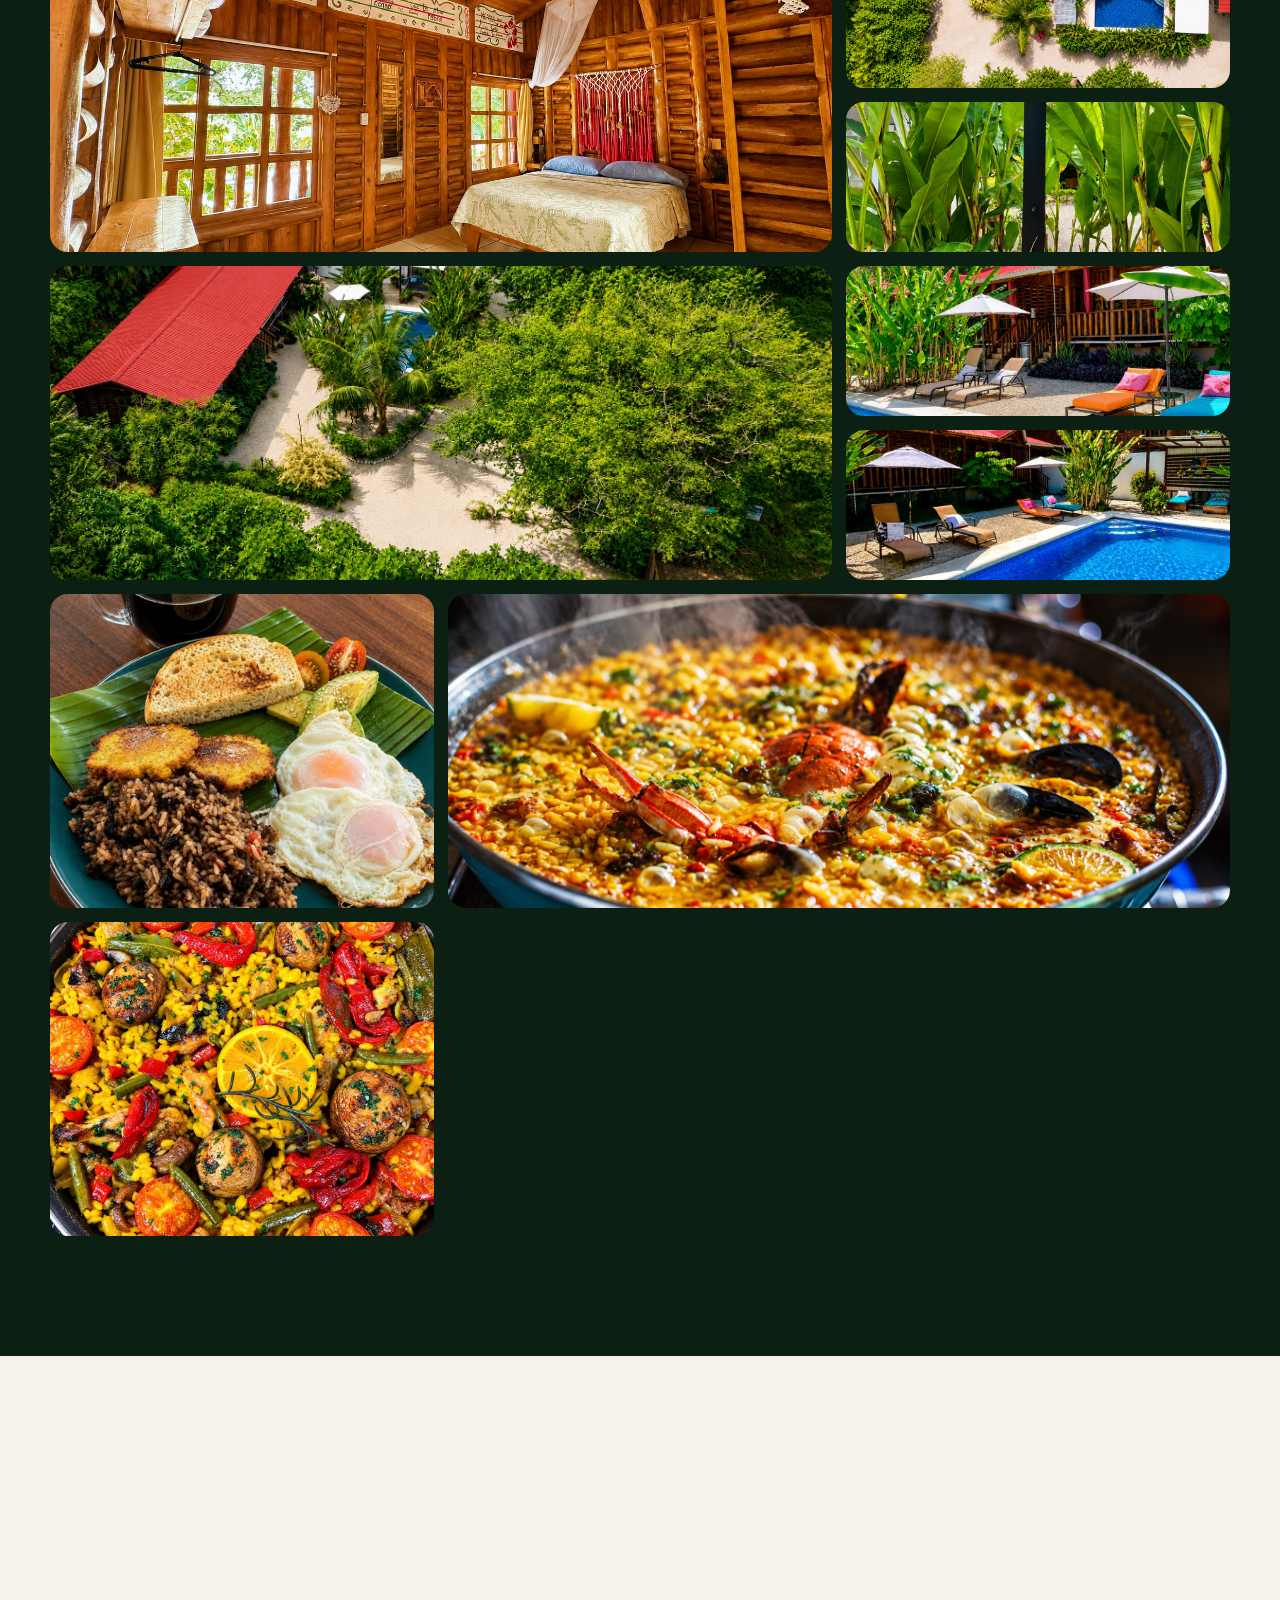
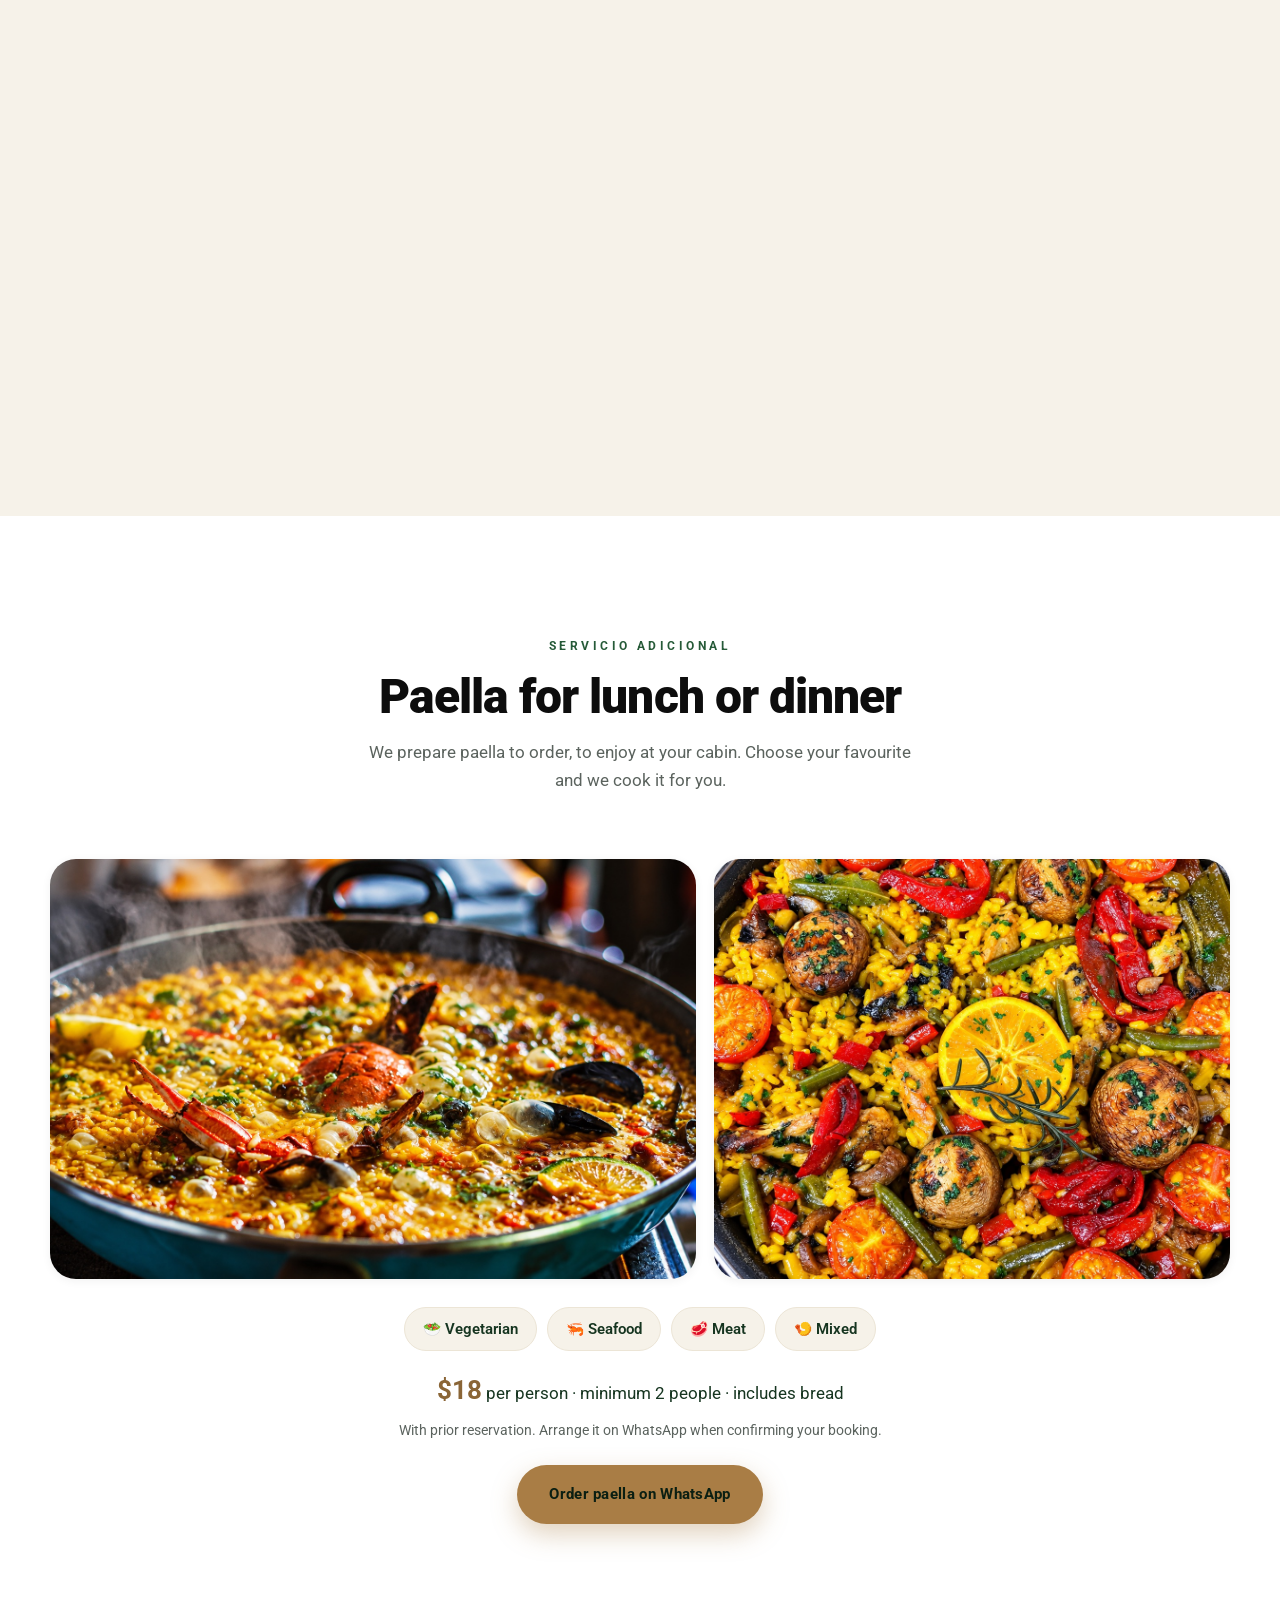
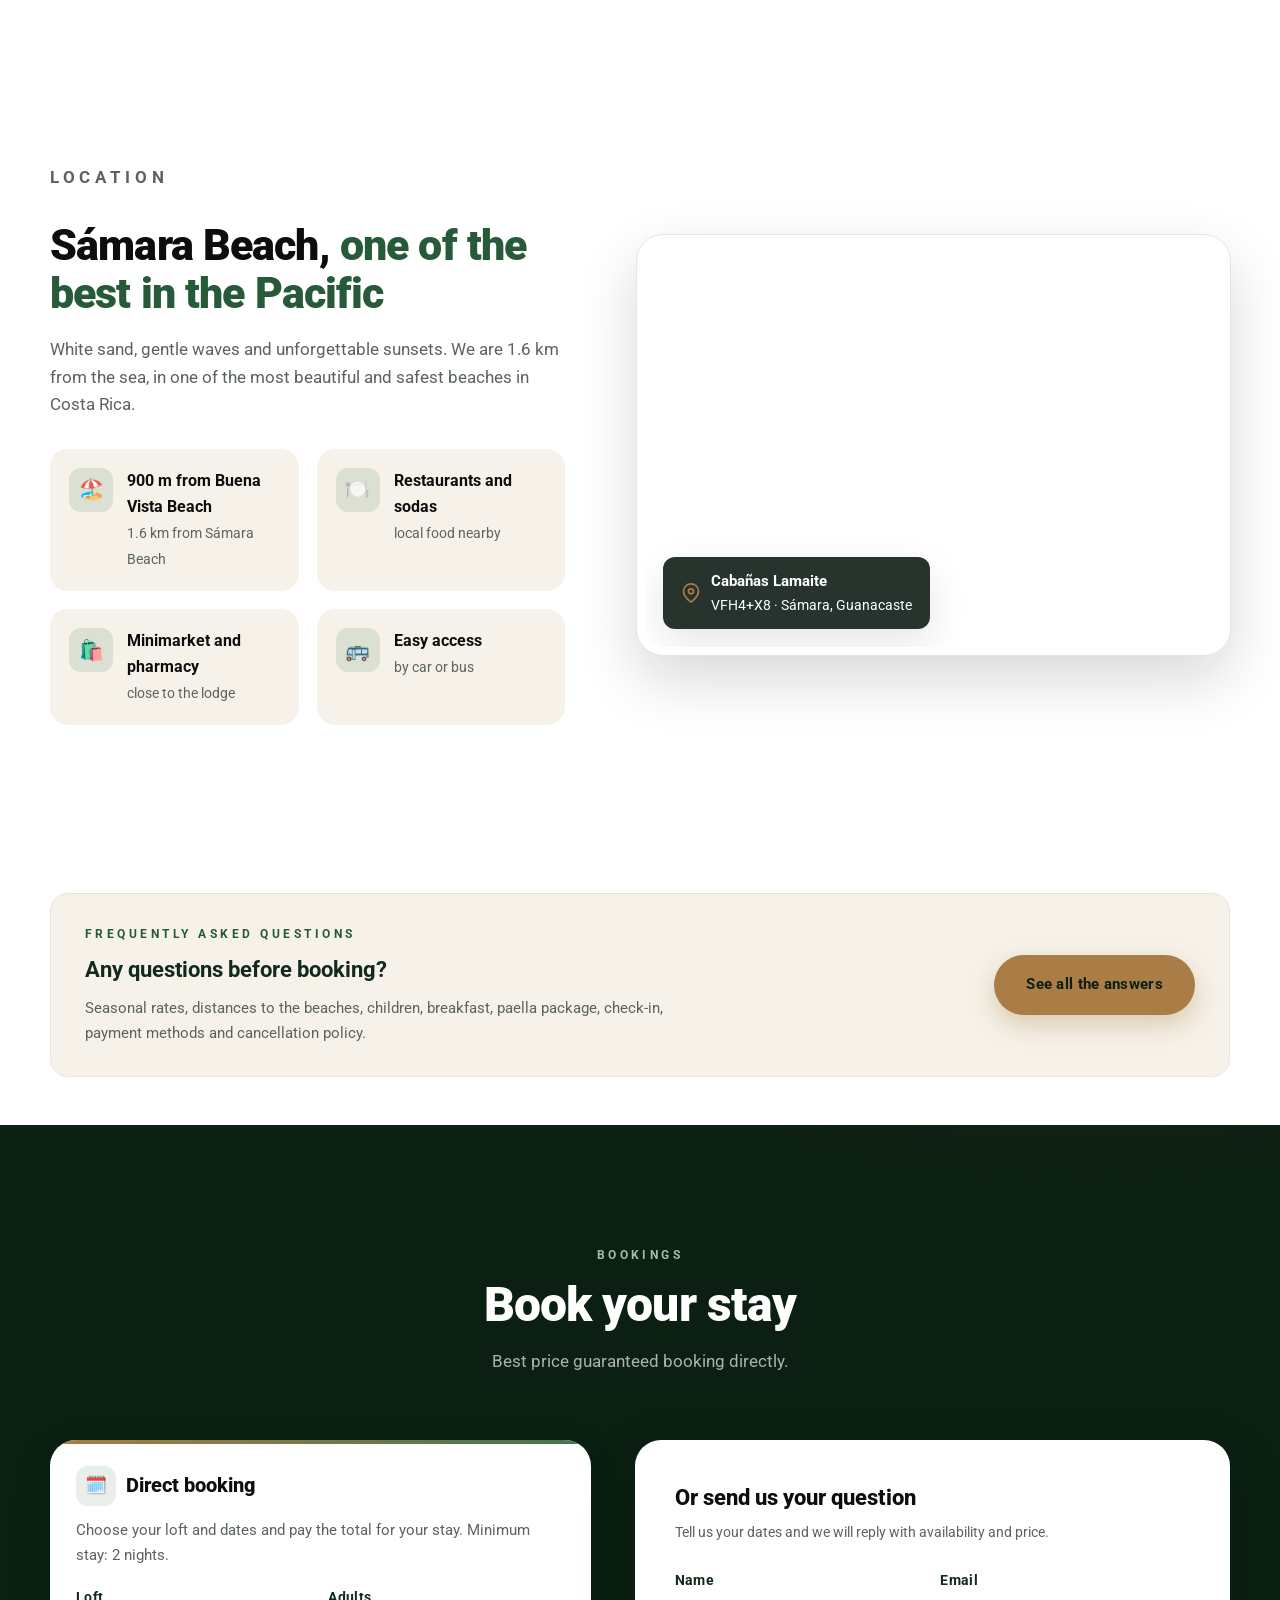
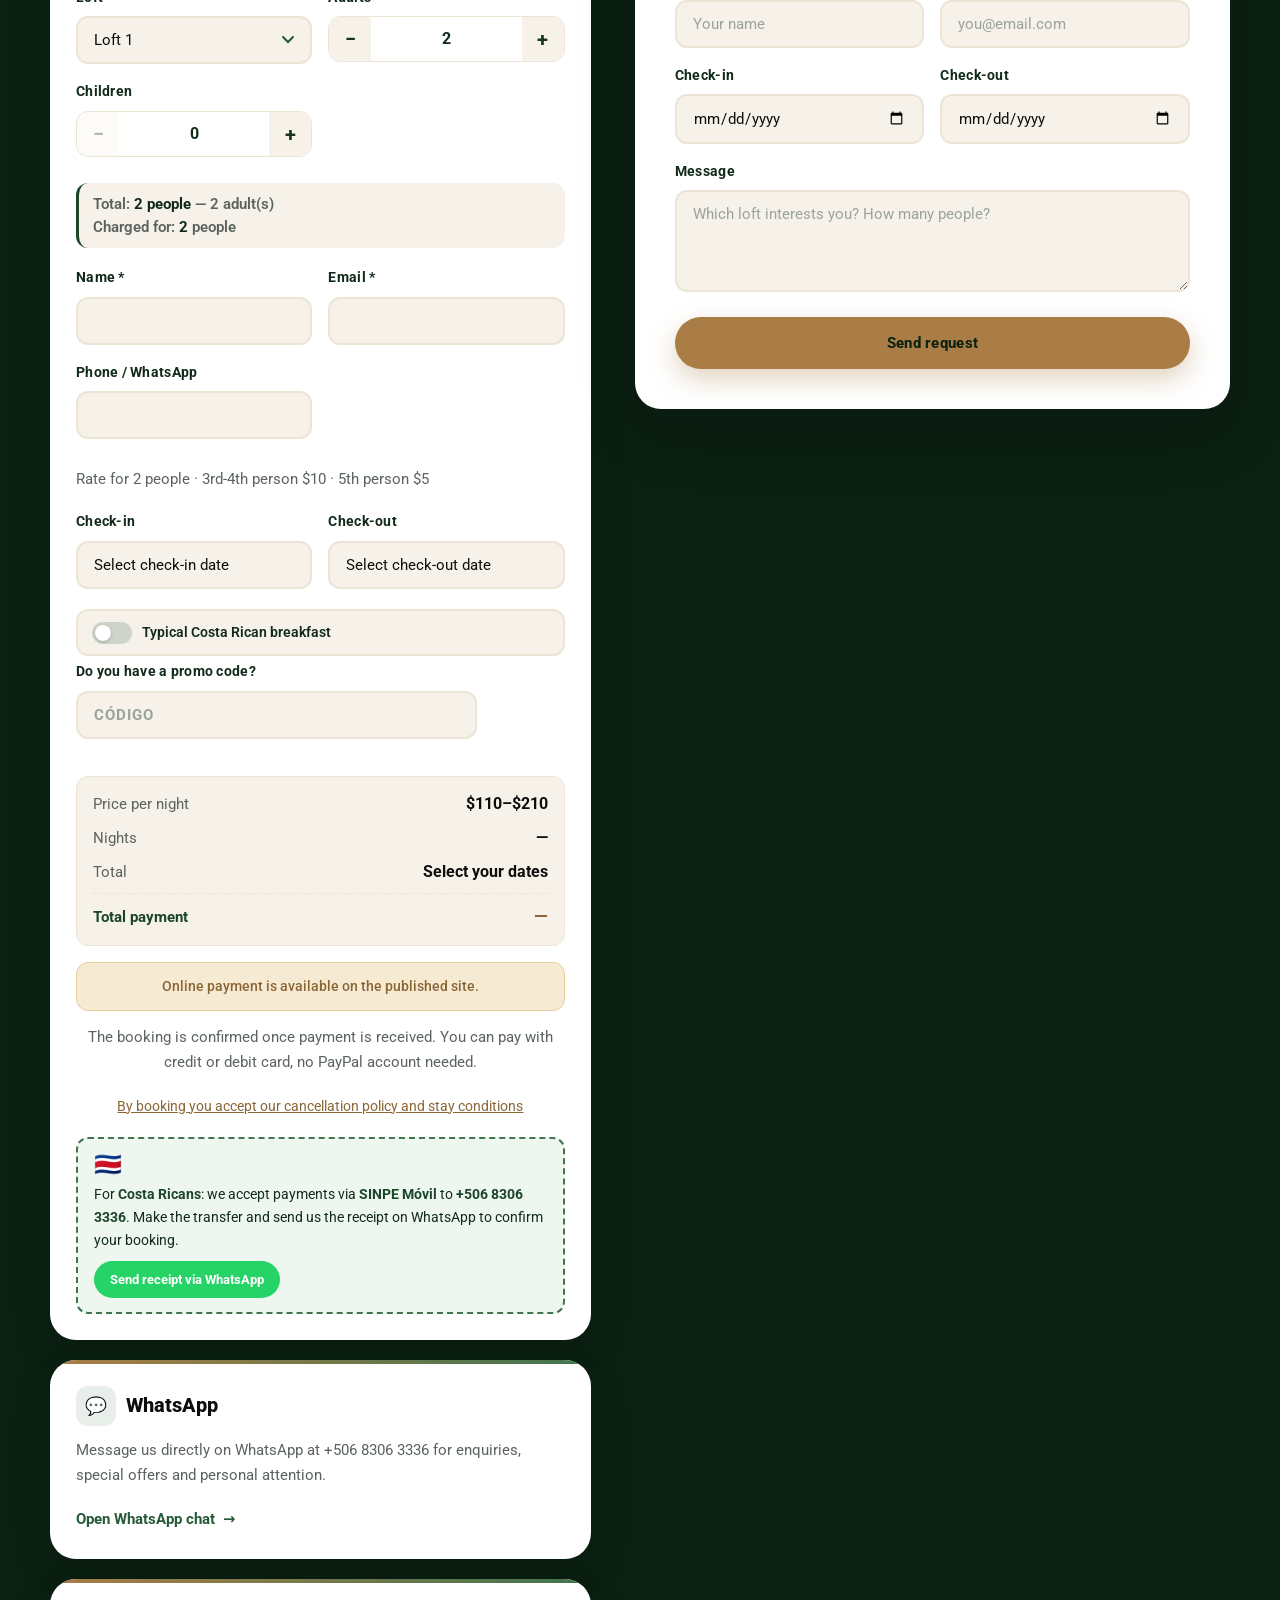
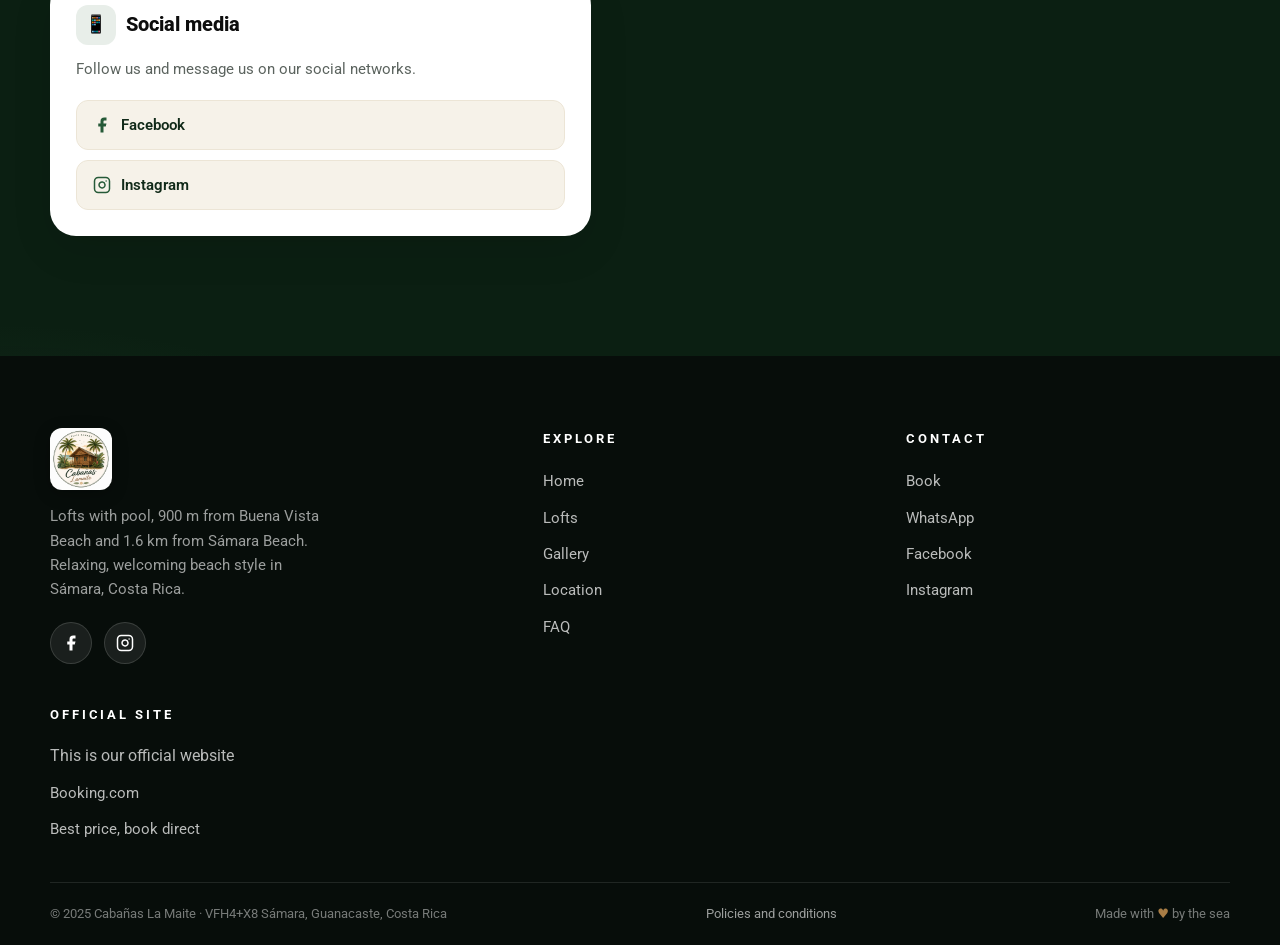
==== commit 740a51a6: "Codigos promocionales: tarifa fija por noche para un huesped concreto, de un solo uso, gestionados d" ====
--- a/index.html
+++ b/index.html
@@ -527,6 +527,14 @@
                                     <span class="breakfast-track" aria-hidden="true"></span>
                                     <span data-i18n="direct.breakfast">Desayuno típico costarricense</span>
                                 </label>
+                                <div class="form-group promo-field">
+                                    <label for="direct-promo" data-i18n="direct.promo">¿Tienes un código promocional?</label>
+                                    <div class="promo-row">
+                                        <input type="text" id="direct-promo" maxlength="24" autocomplete="off" placeholder="CÓDIGO">
+                                        <button type="button" class="btn btn-ghost promo-apply" id="direct-promo-apply" data-i18n="direct.promoApply">Aplicar</button>
+                                    </div>
+                                    <small class="promo-msg" id="direct-promo-msg" role="status" aria-live="polite"></small>
+                                </div>
                                 <div class="direct-summary">
                                     <div class="direct-line">
                                         <span data-i18n="direct.rate">Precio por noche</span>
--- a/styles.css
+++ b/styles.css
@@ -1628,6 +1628,59 @@
     color: #a05a1c;
 }
 
+/* ============ CÓDIGO PROMOCIONAL ============ */
+.promo-field {
+    margin: 4px 0 14px;
+}
+
+.promo-row {
+    display: flex;
+    gap: 8px;
+    align-items: stretch;
+}
+
+.promo-row input {
+    flex: 1;
+    margin: 0;
+    text-transform: uppercase;
+    letter-spacing: 0.06em;
+    font-weight: 700;
+}
+
+.promo-apply {
+    flex: none;
+    padding: 0 18px;
+    white-space: nowrap;
+}
+
+.promo-msg {
+    display: block;
+    margin-top: 6px;
+    font-size: 0.82rem;
+    font-weight: 600;
+    min-height: 1em;
+}
+
+.promo-msg.ok {
+    color: var(--verde-700, #2f6b45);
+}
+
+.promo-msg.err {
+    color: #a05a1c;
+}
+
+.promo-badge {
+    display: inline-block;
+    margin-left: 6px;
+    padding: 2px 8px;
+    border-radius: 999px;
+    font-size: 0.72rem;
+    font-weight: 700;
+    background: #e5f4ec;
+    color: var(--verde-700, #2f6b45);
+    vertical-align: middle;
+}
+
 /* ============ CONTADORES ADULTOS / NIÑOS ============ */
 .stepper {
     display: flex;
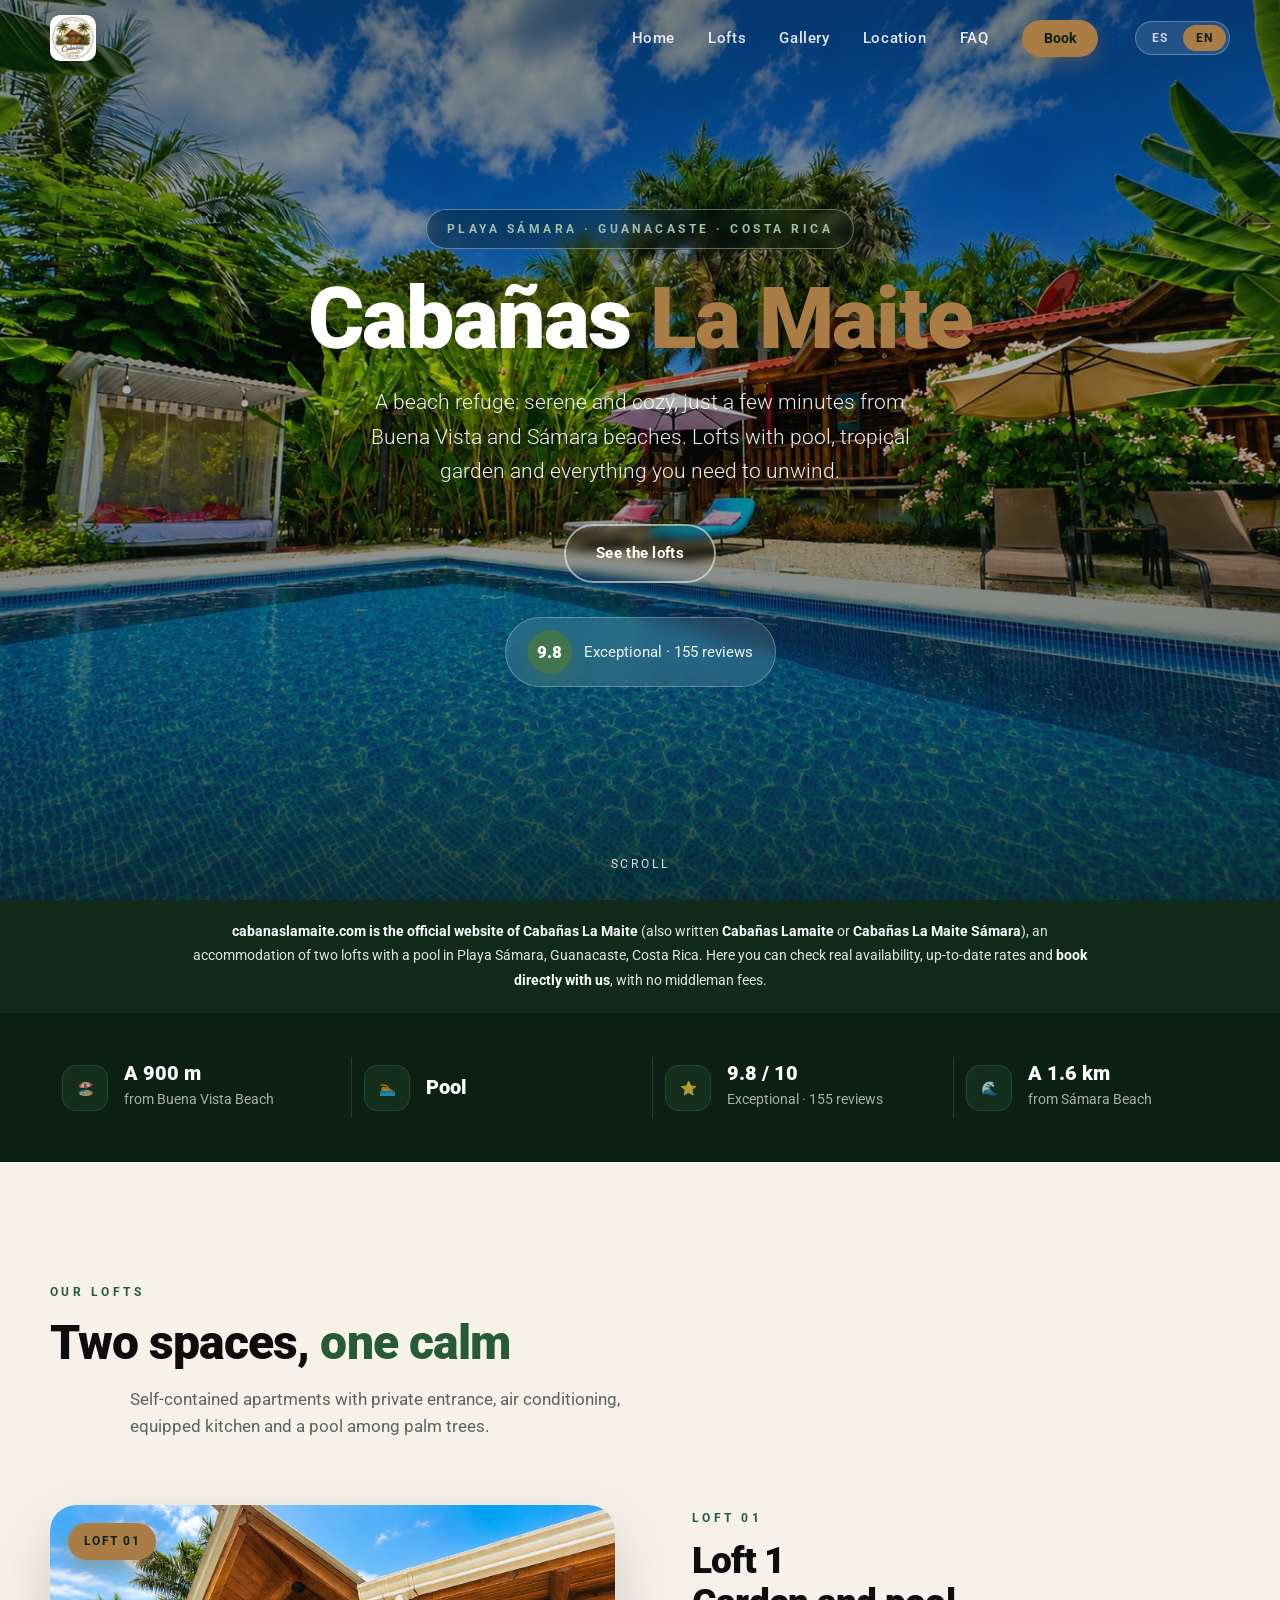
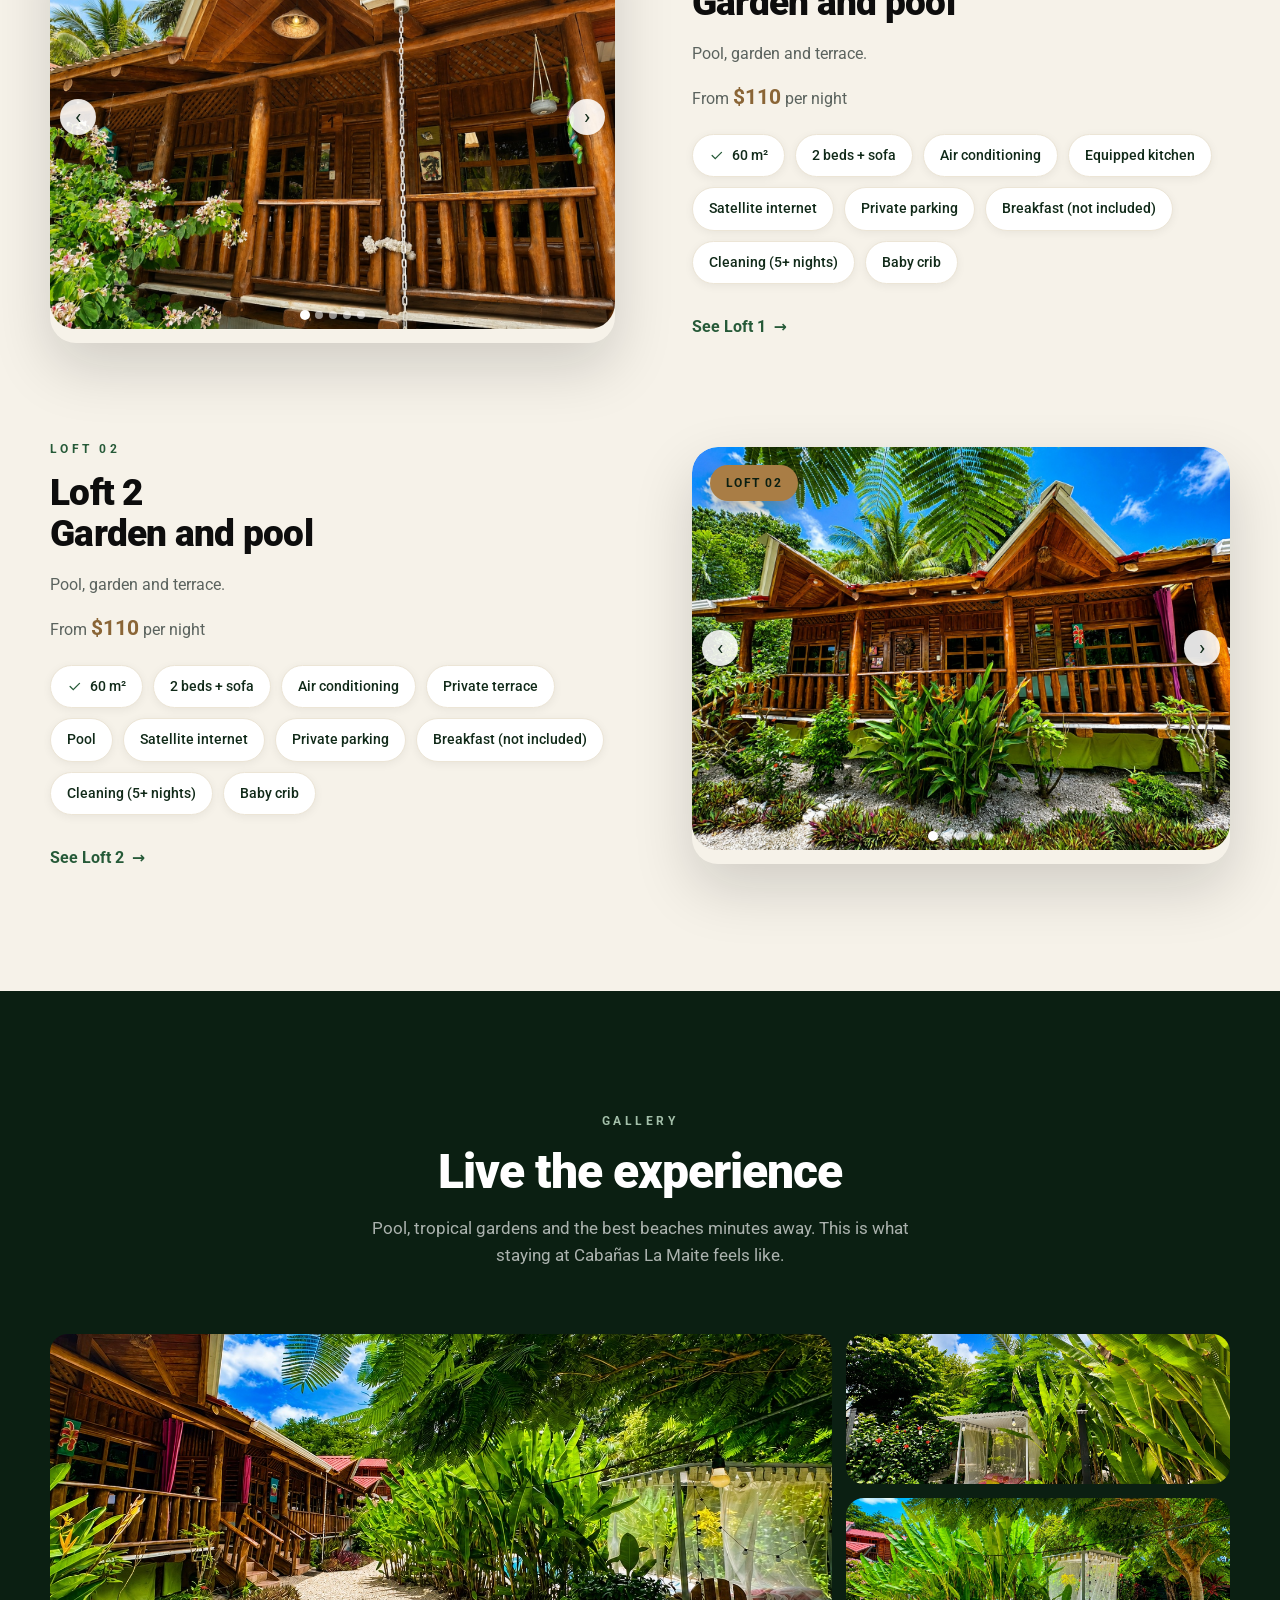
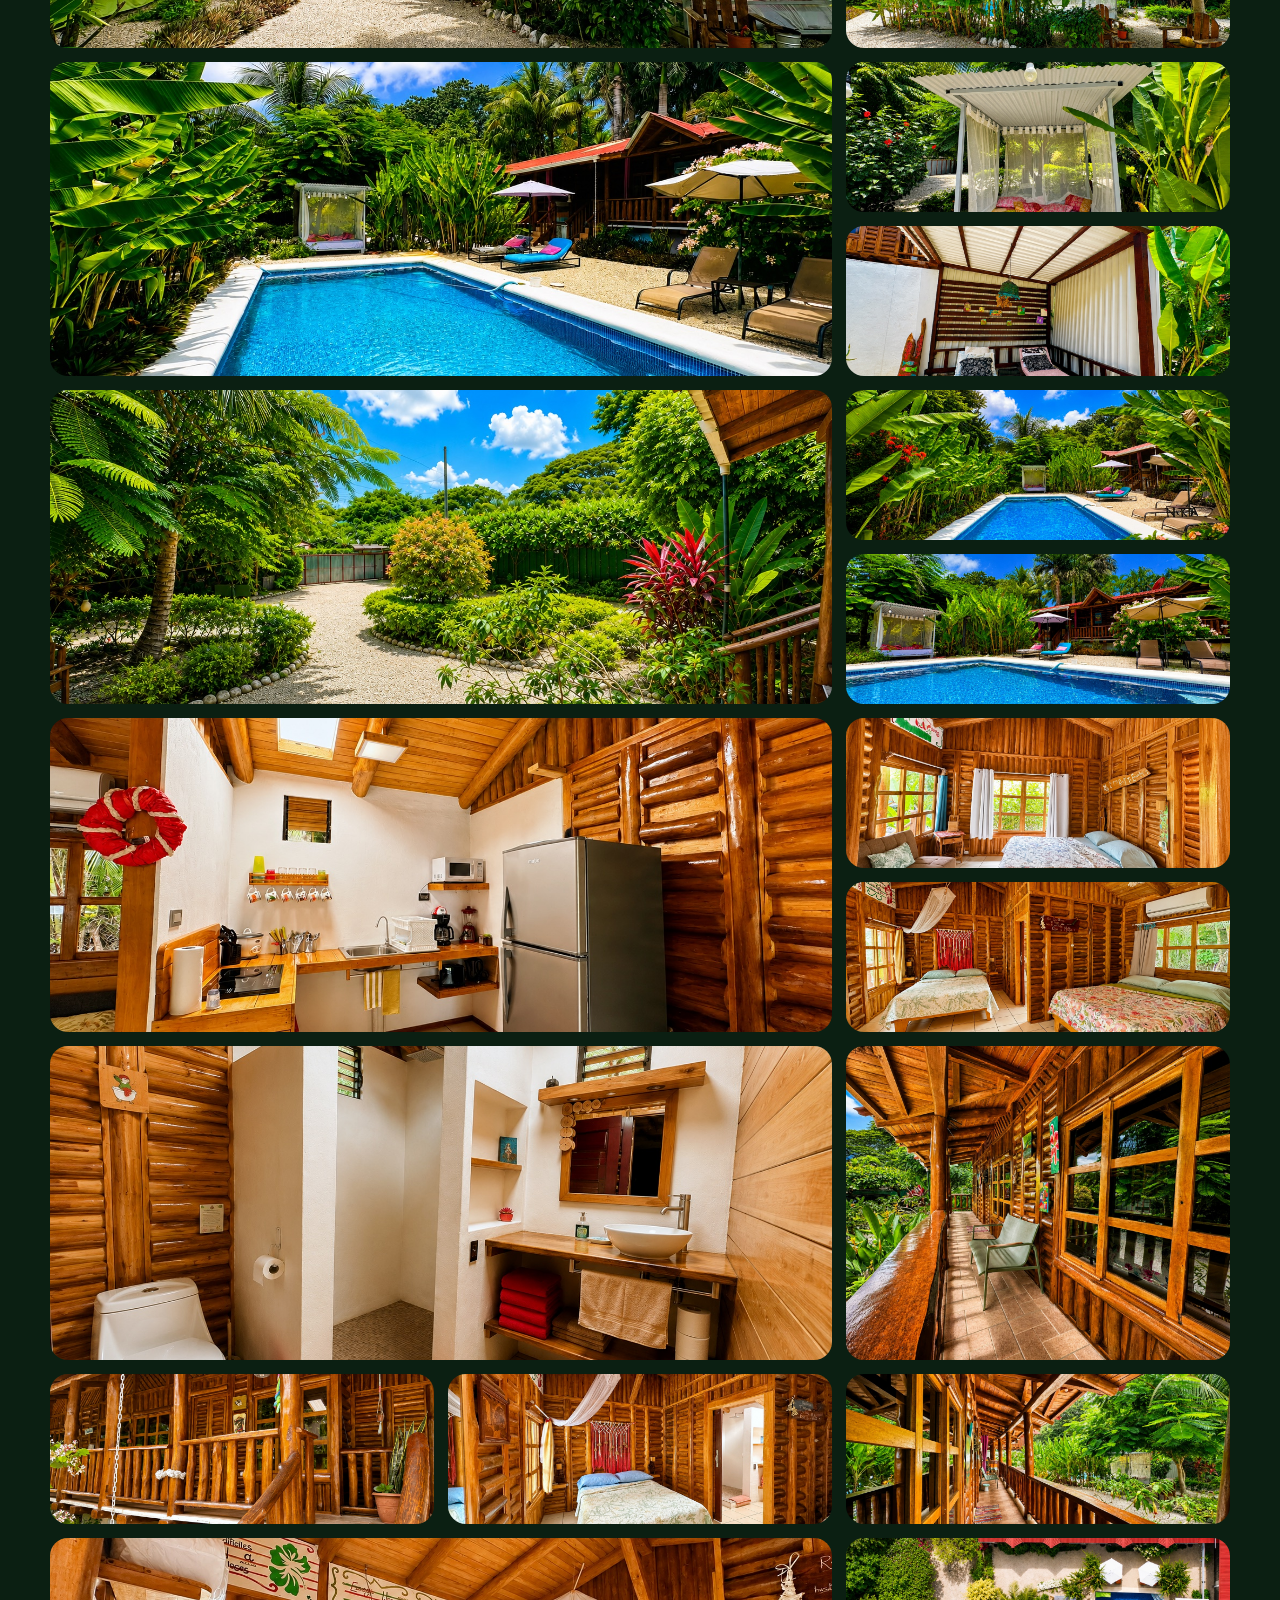
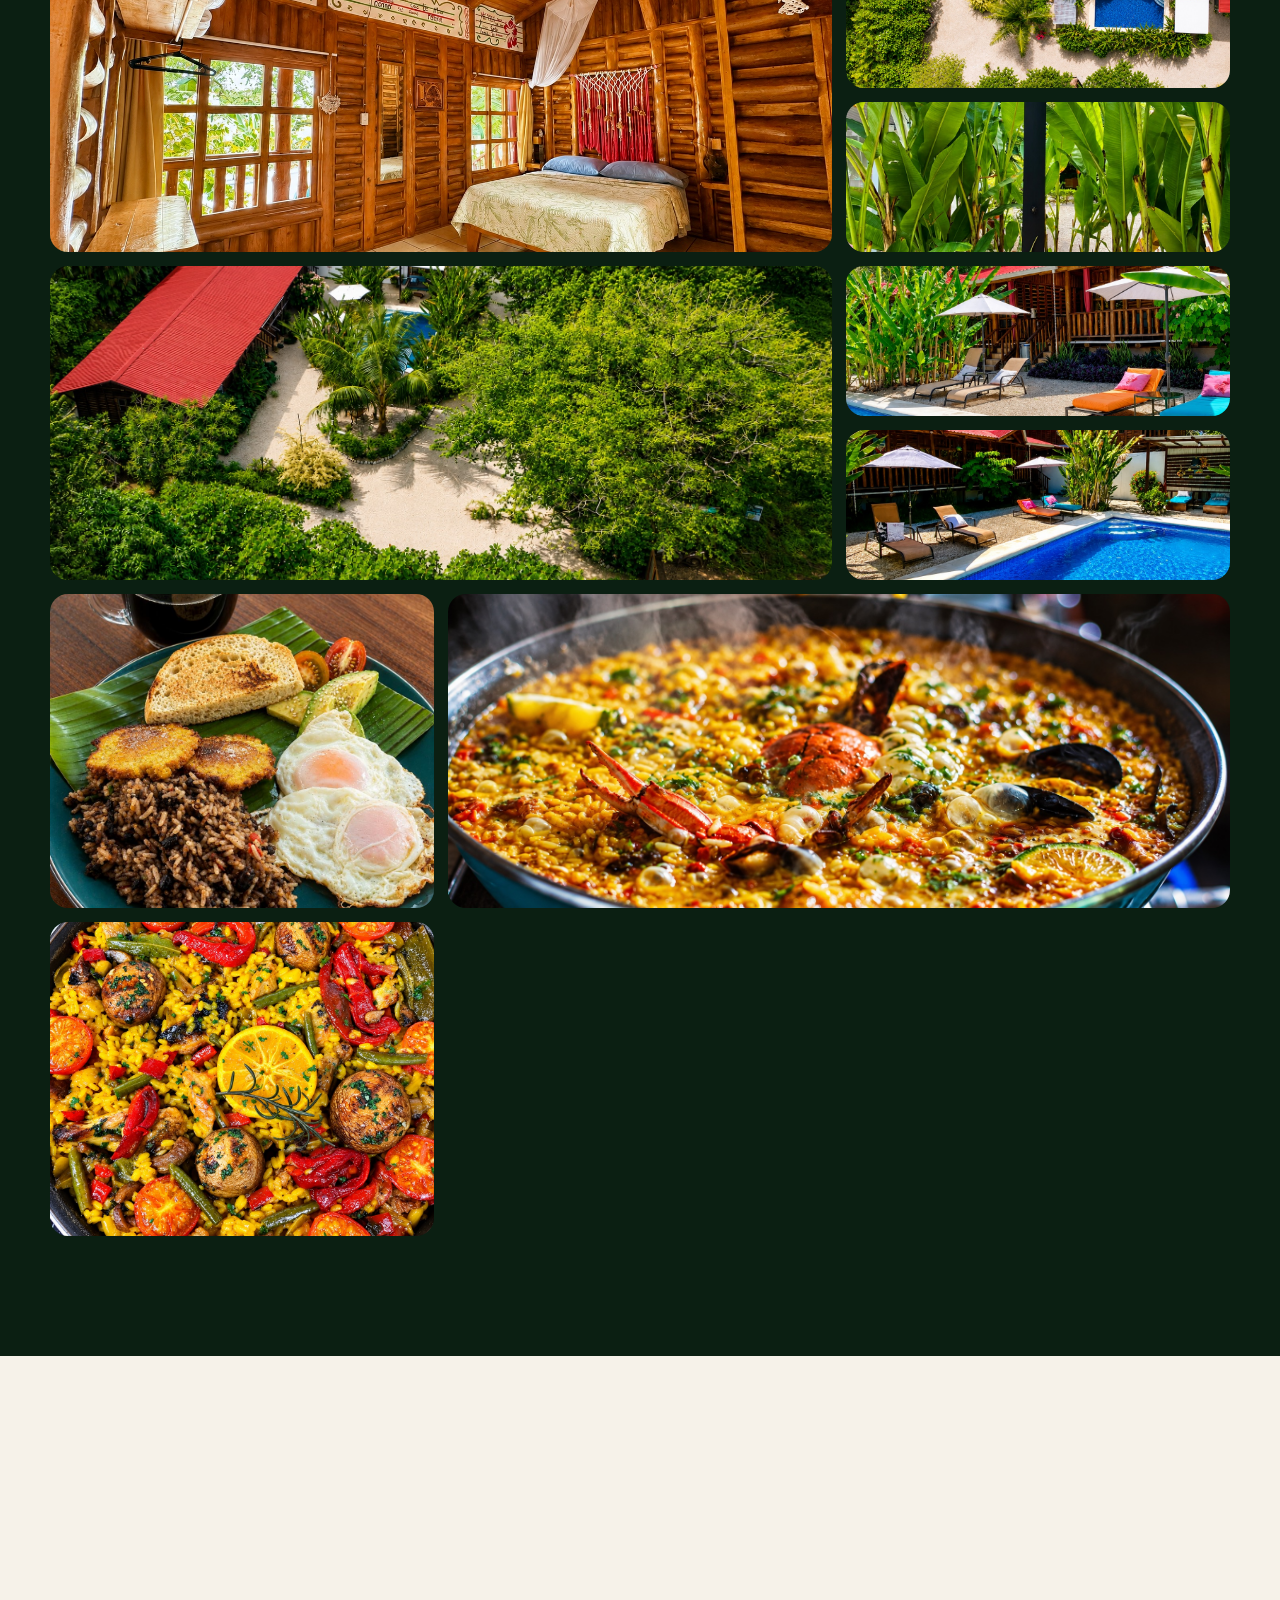
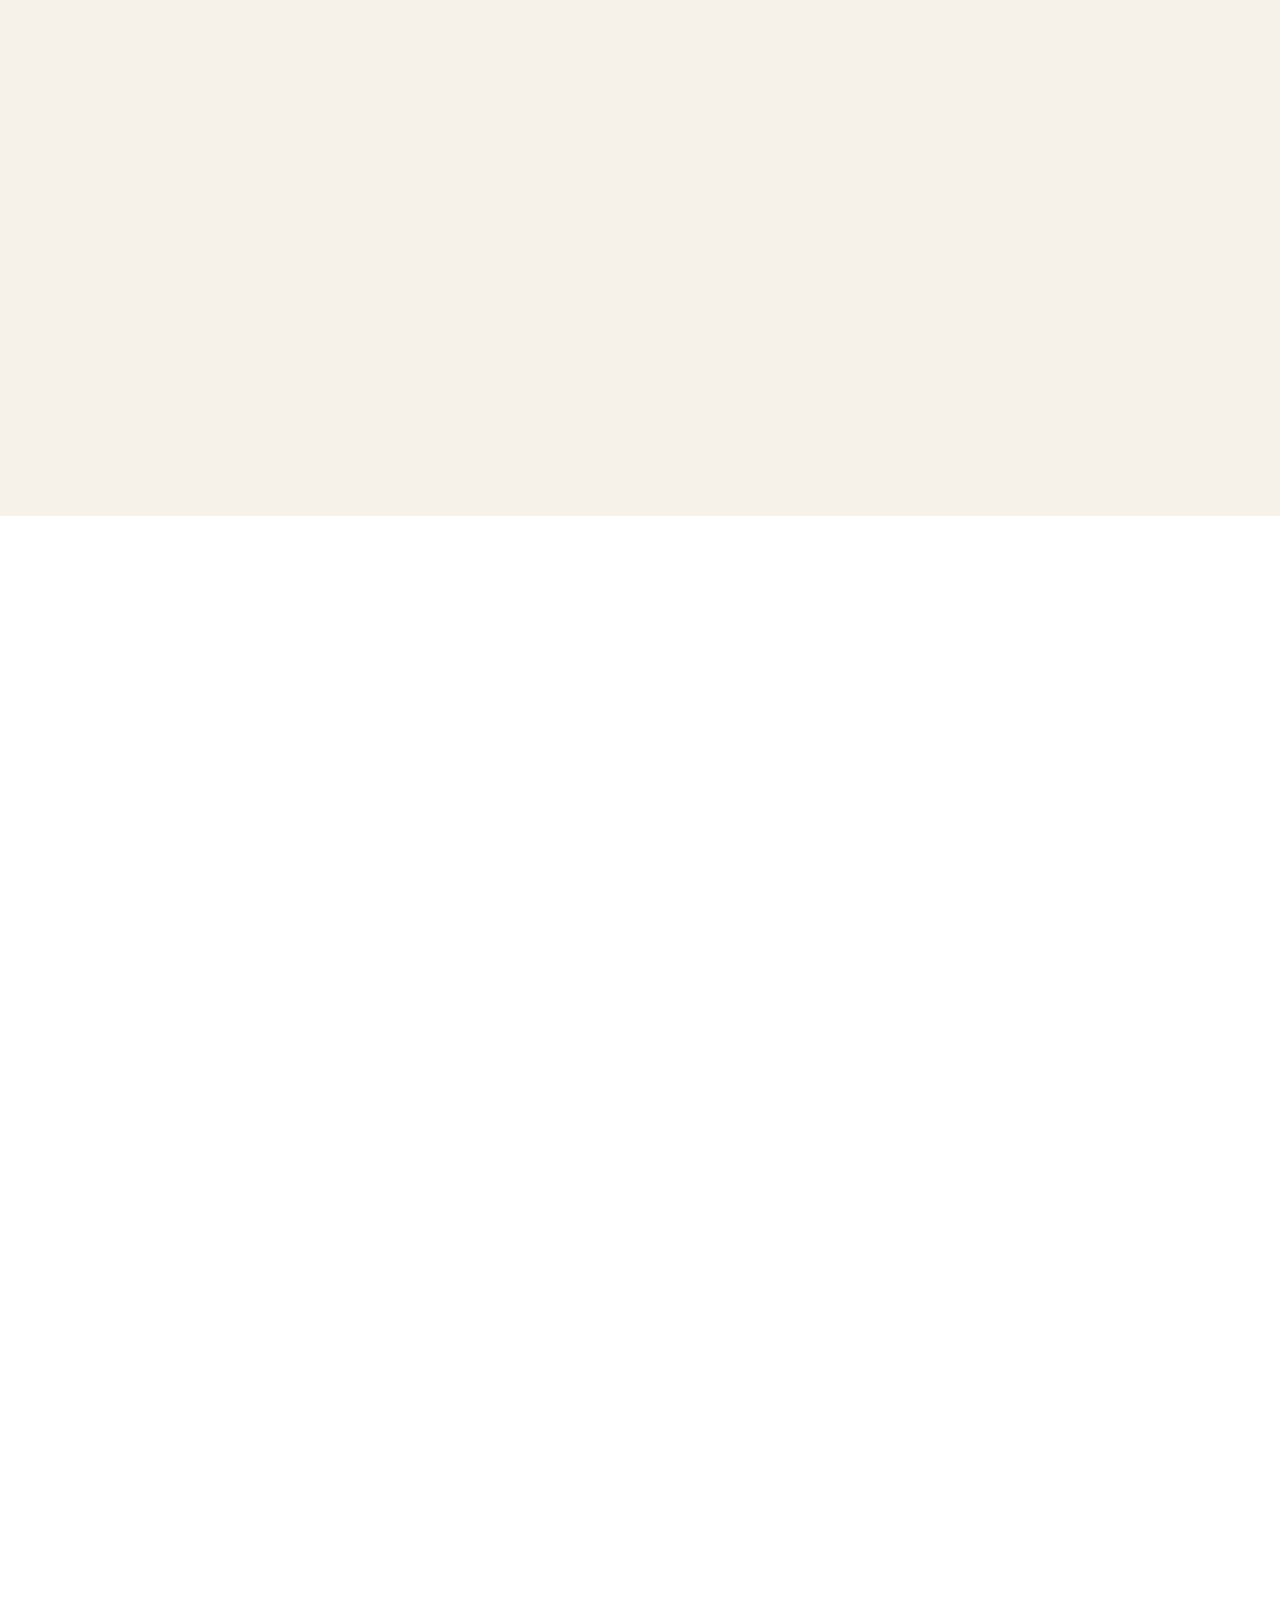
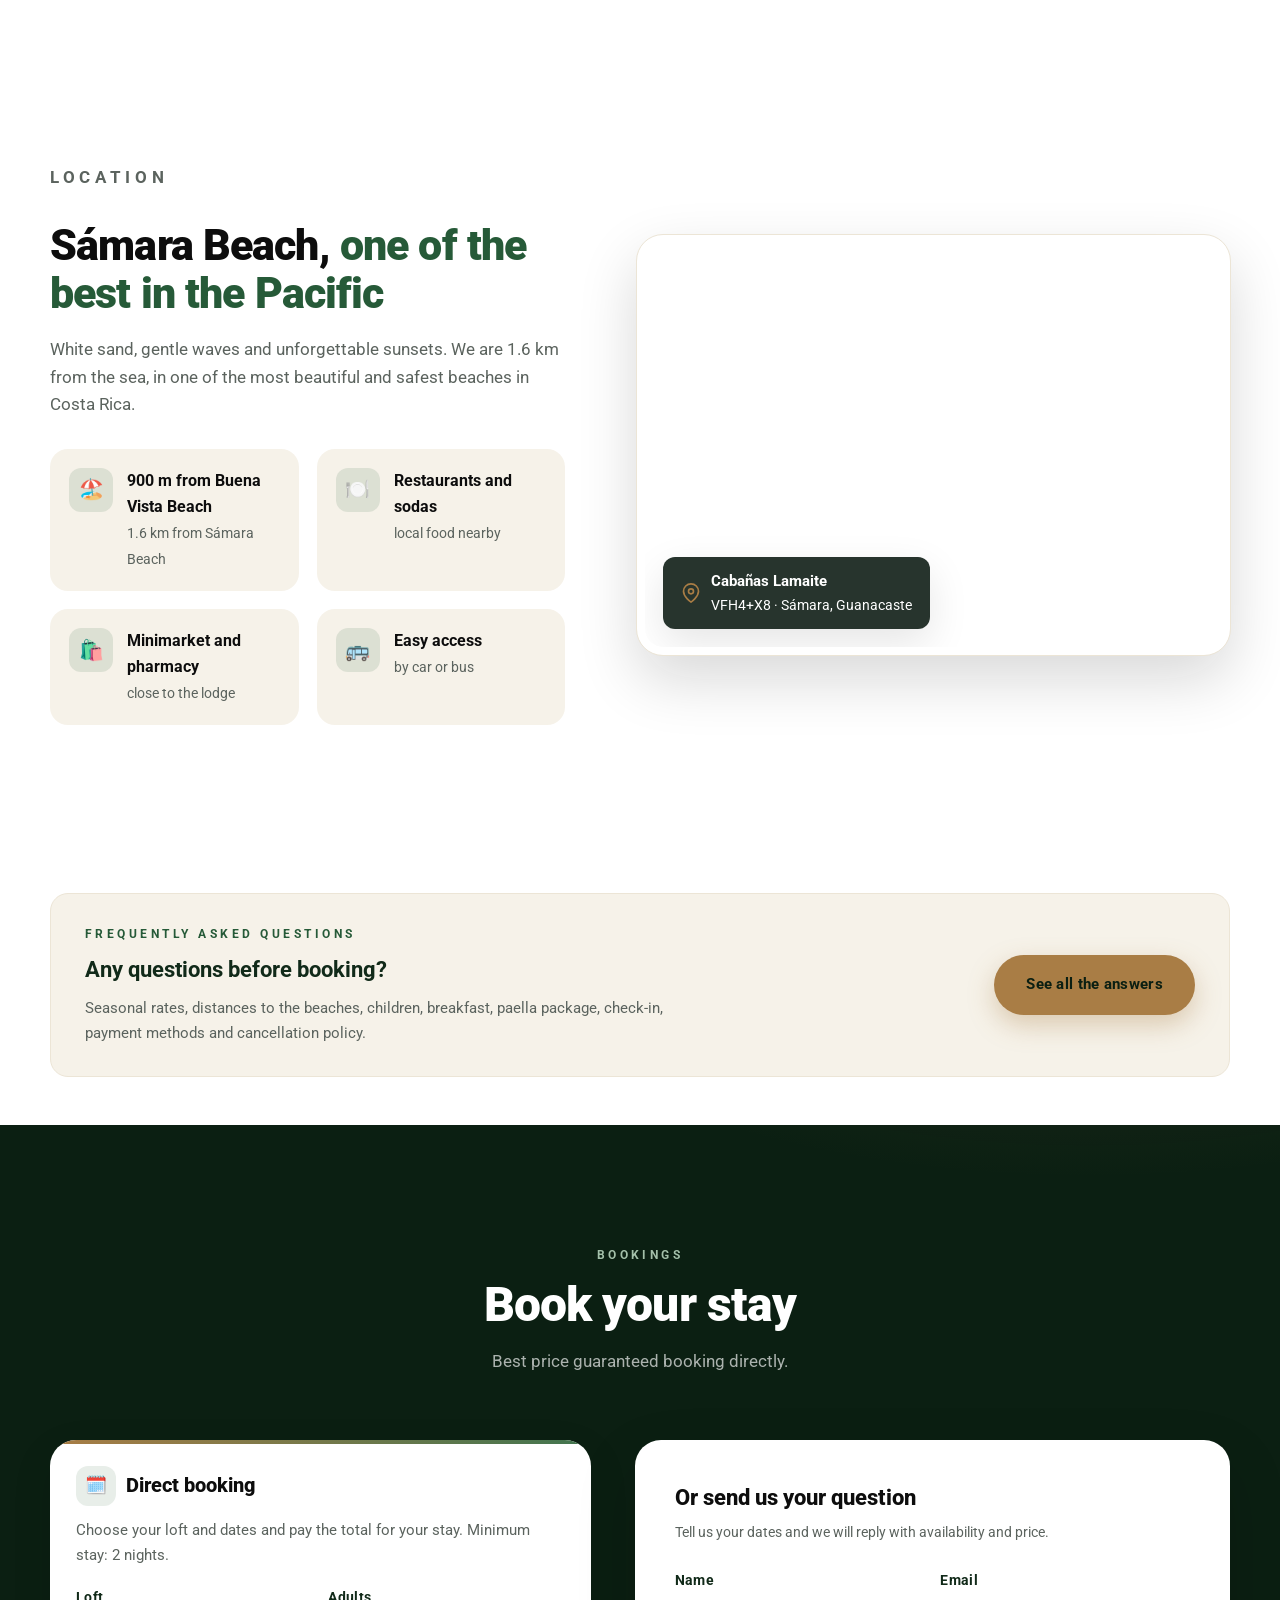
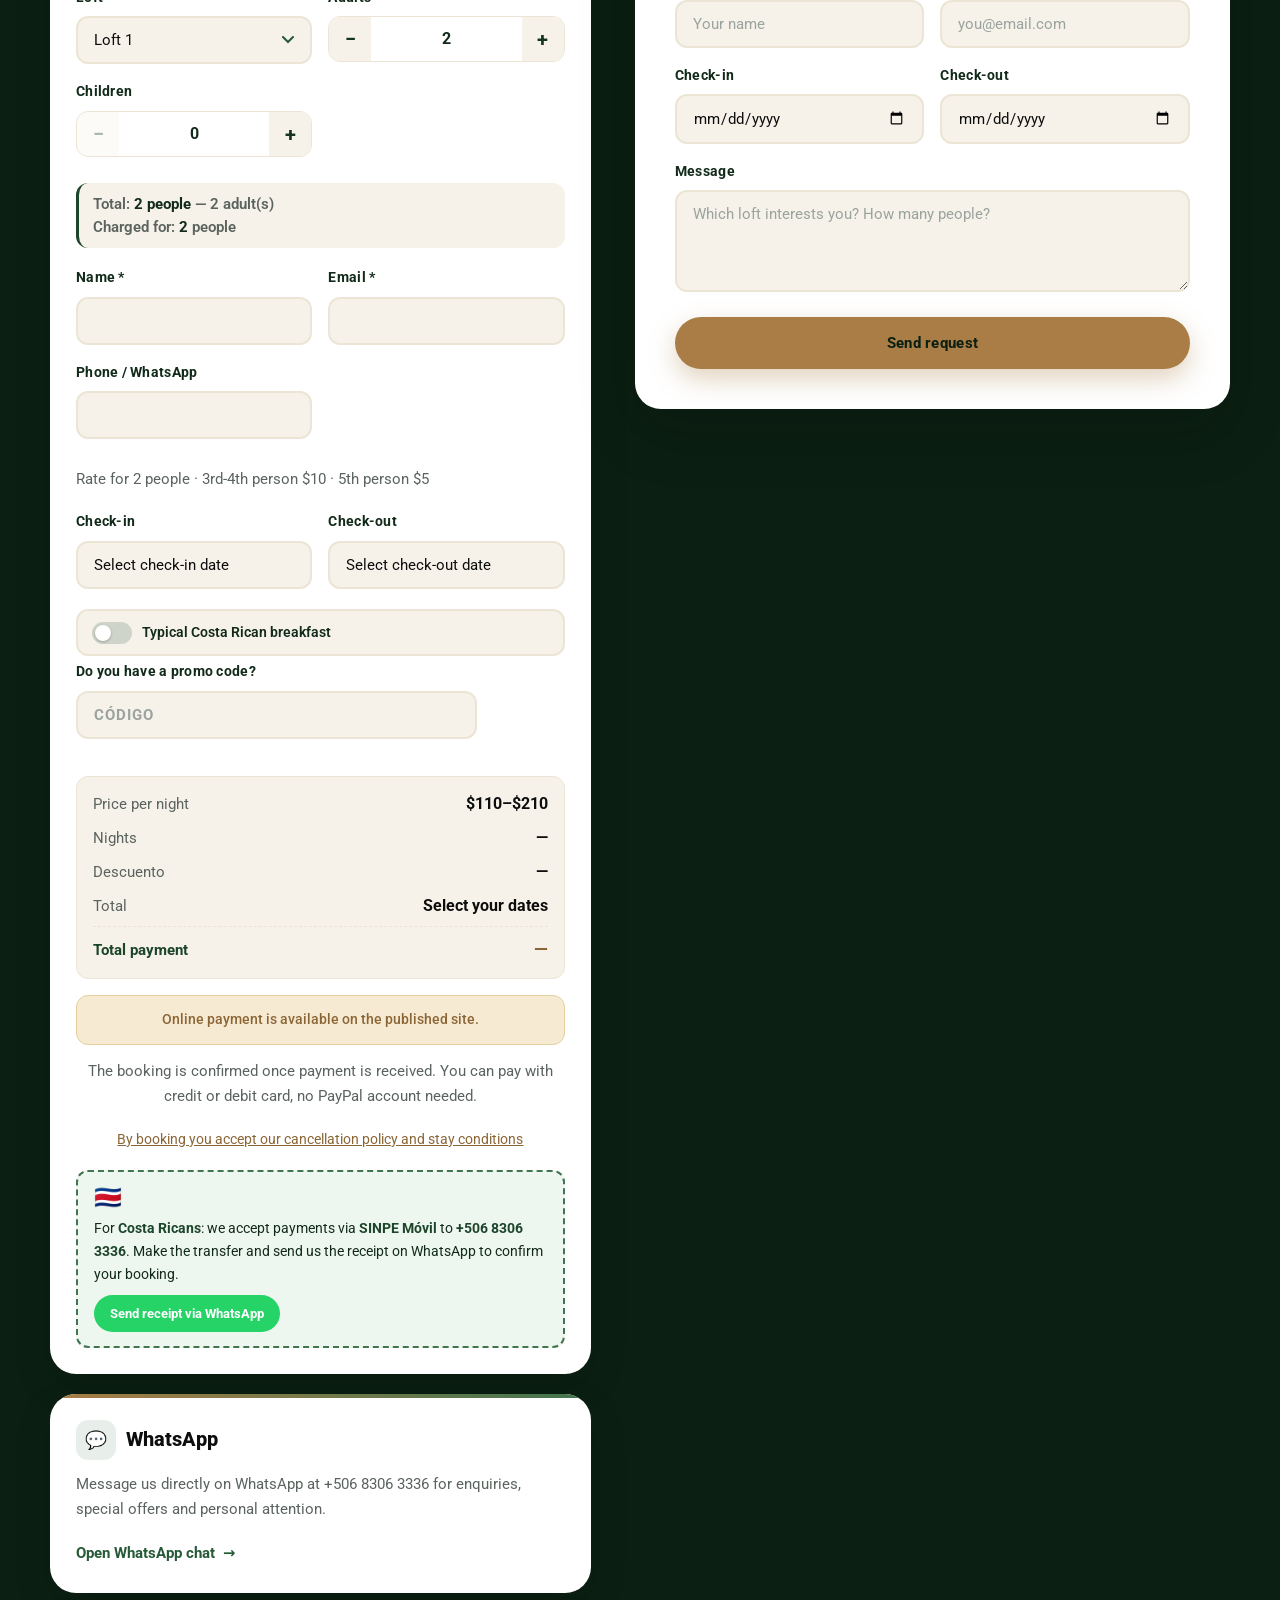
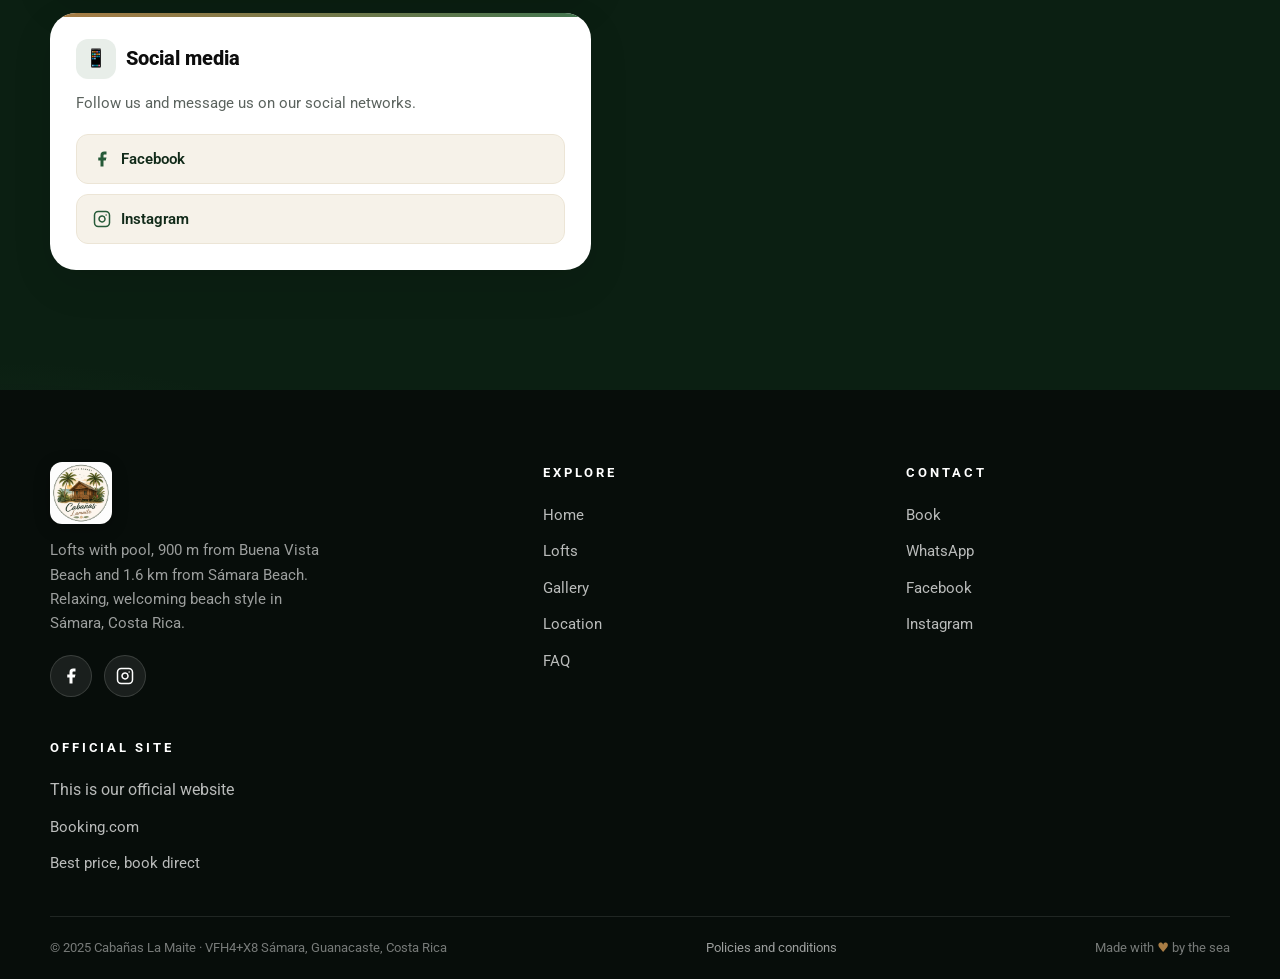
==== commit cee65313: "Cupones de descuento: tercer tipo de codigo que resta un monto fijo al total de la reserva (una sola" ====
--- a/index.html
+++ b/index.html
@@ -544,6 +544,10 @@
                                         <span data-i18n="direct.nightsLabel">Noches</span>
                                         <strong id="direct-nights">—</strong>
                                     </div>
+                                    <div class="direct-line" id="direct-discount-line" hidden>
+                                        <span data-i18n="direct.discountLabel">Descuento</span>
+                                        <strong id="direct-discount">—</strong>
+                                    </div>
                                     <div class="direct-line">
                                         <span data-i18n="direct.total">Total</span>
                                         <strong id="direct-total">—</strong>
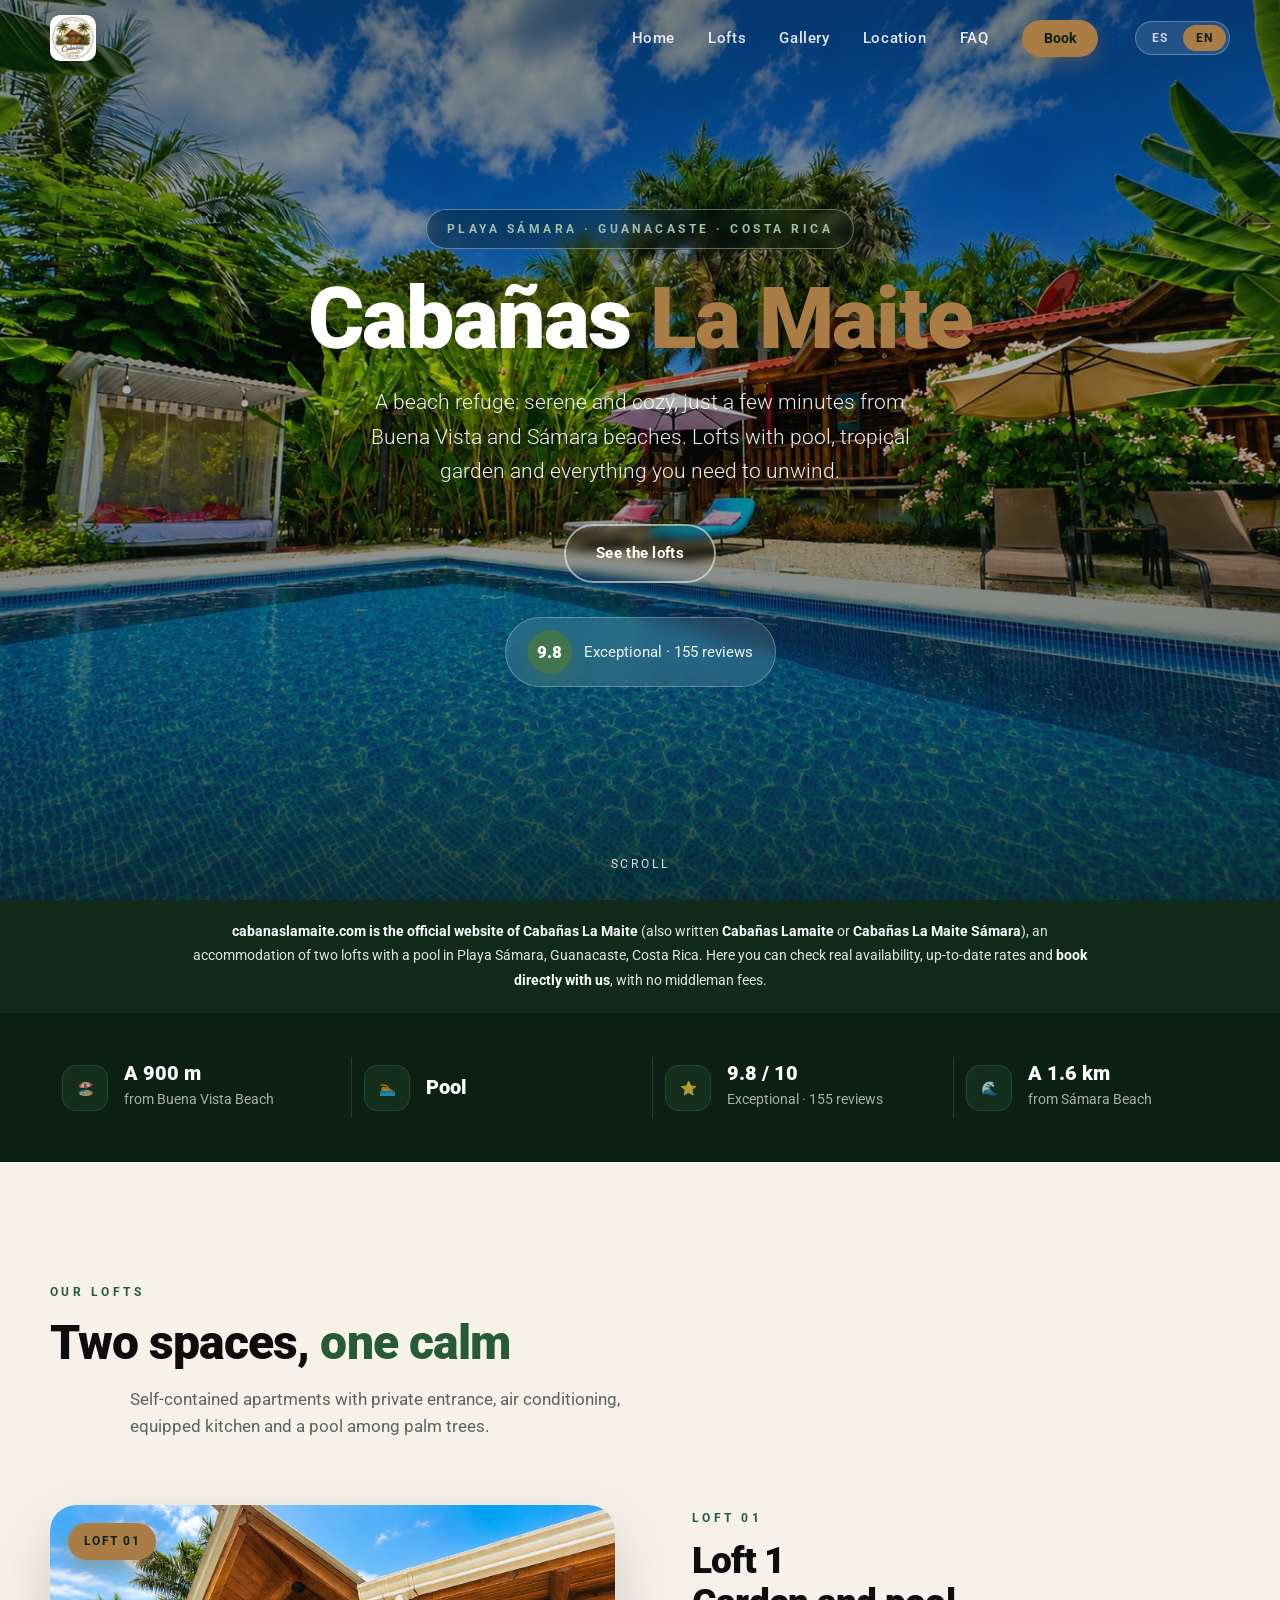
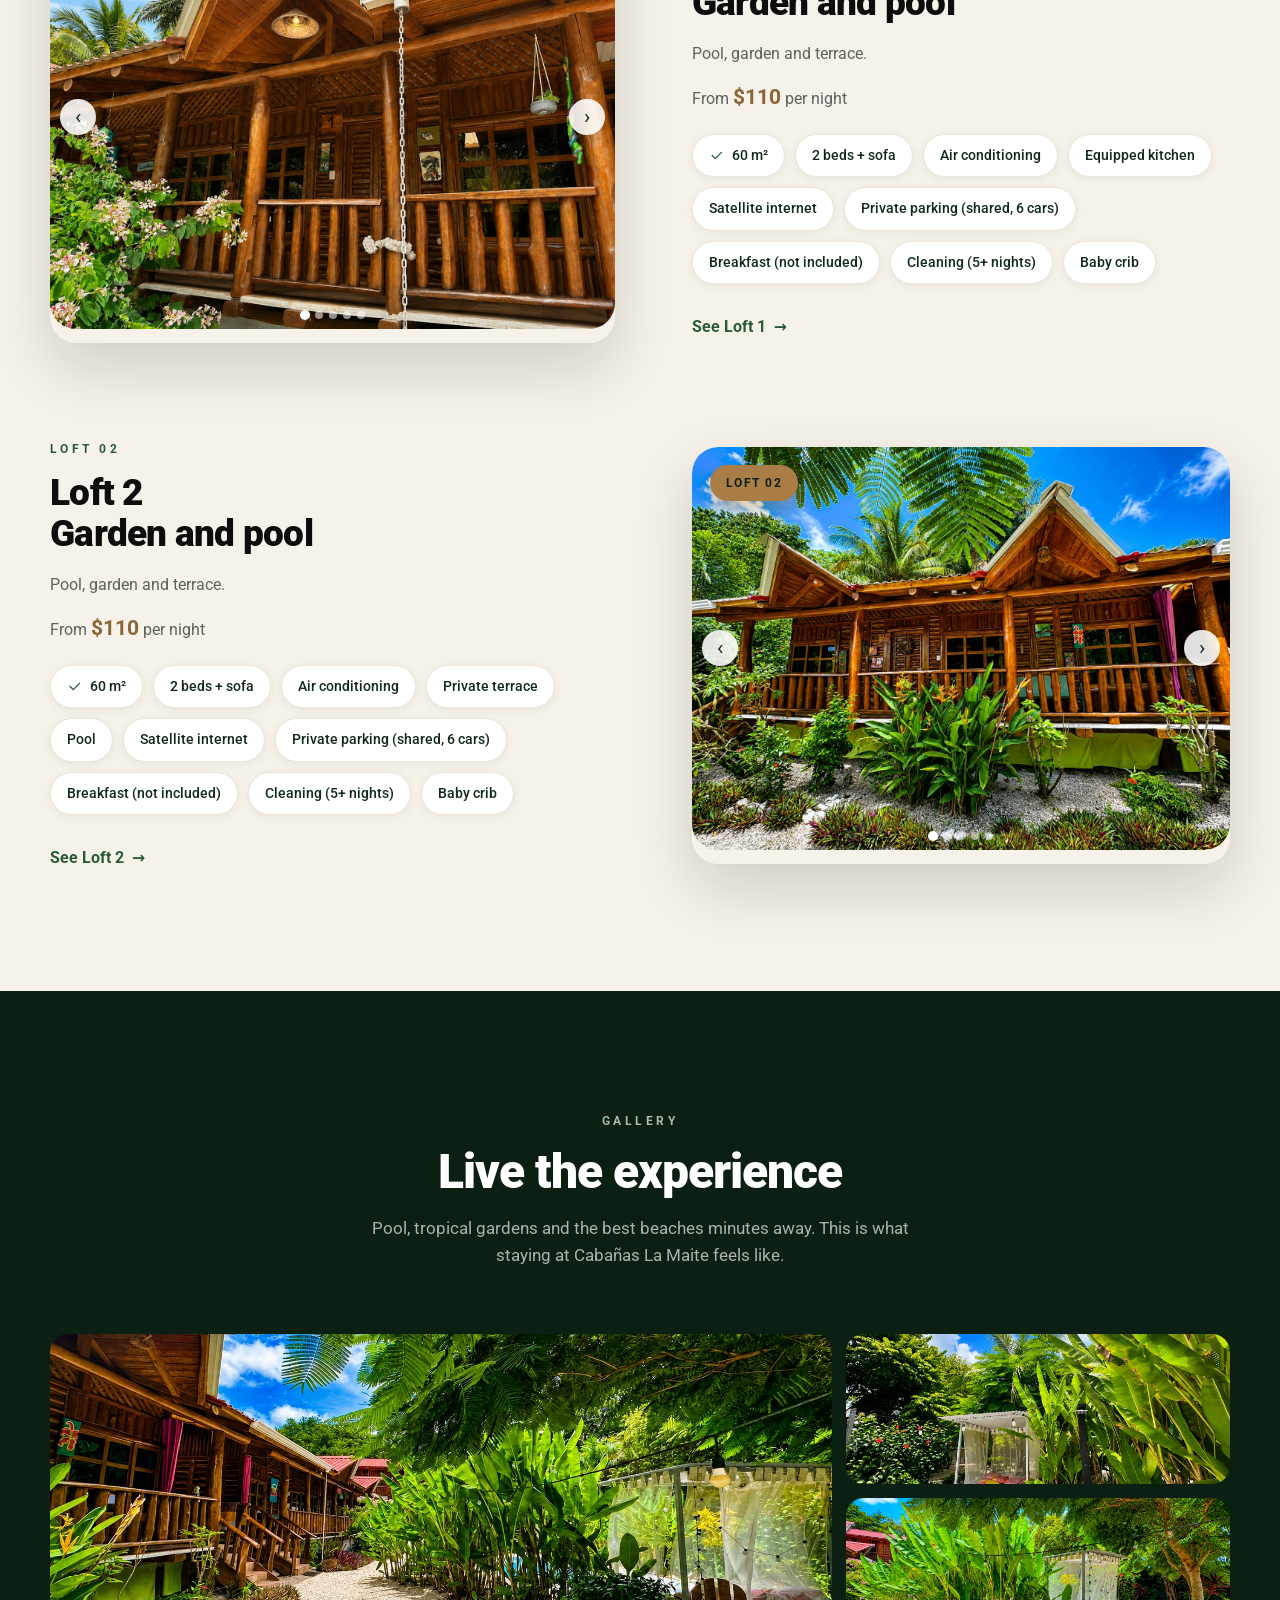
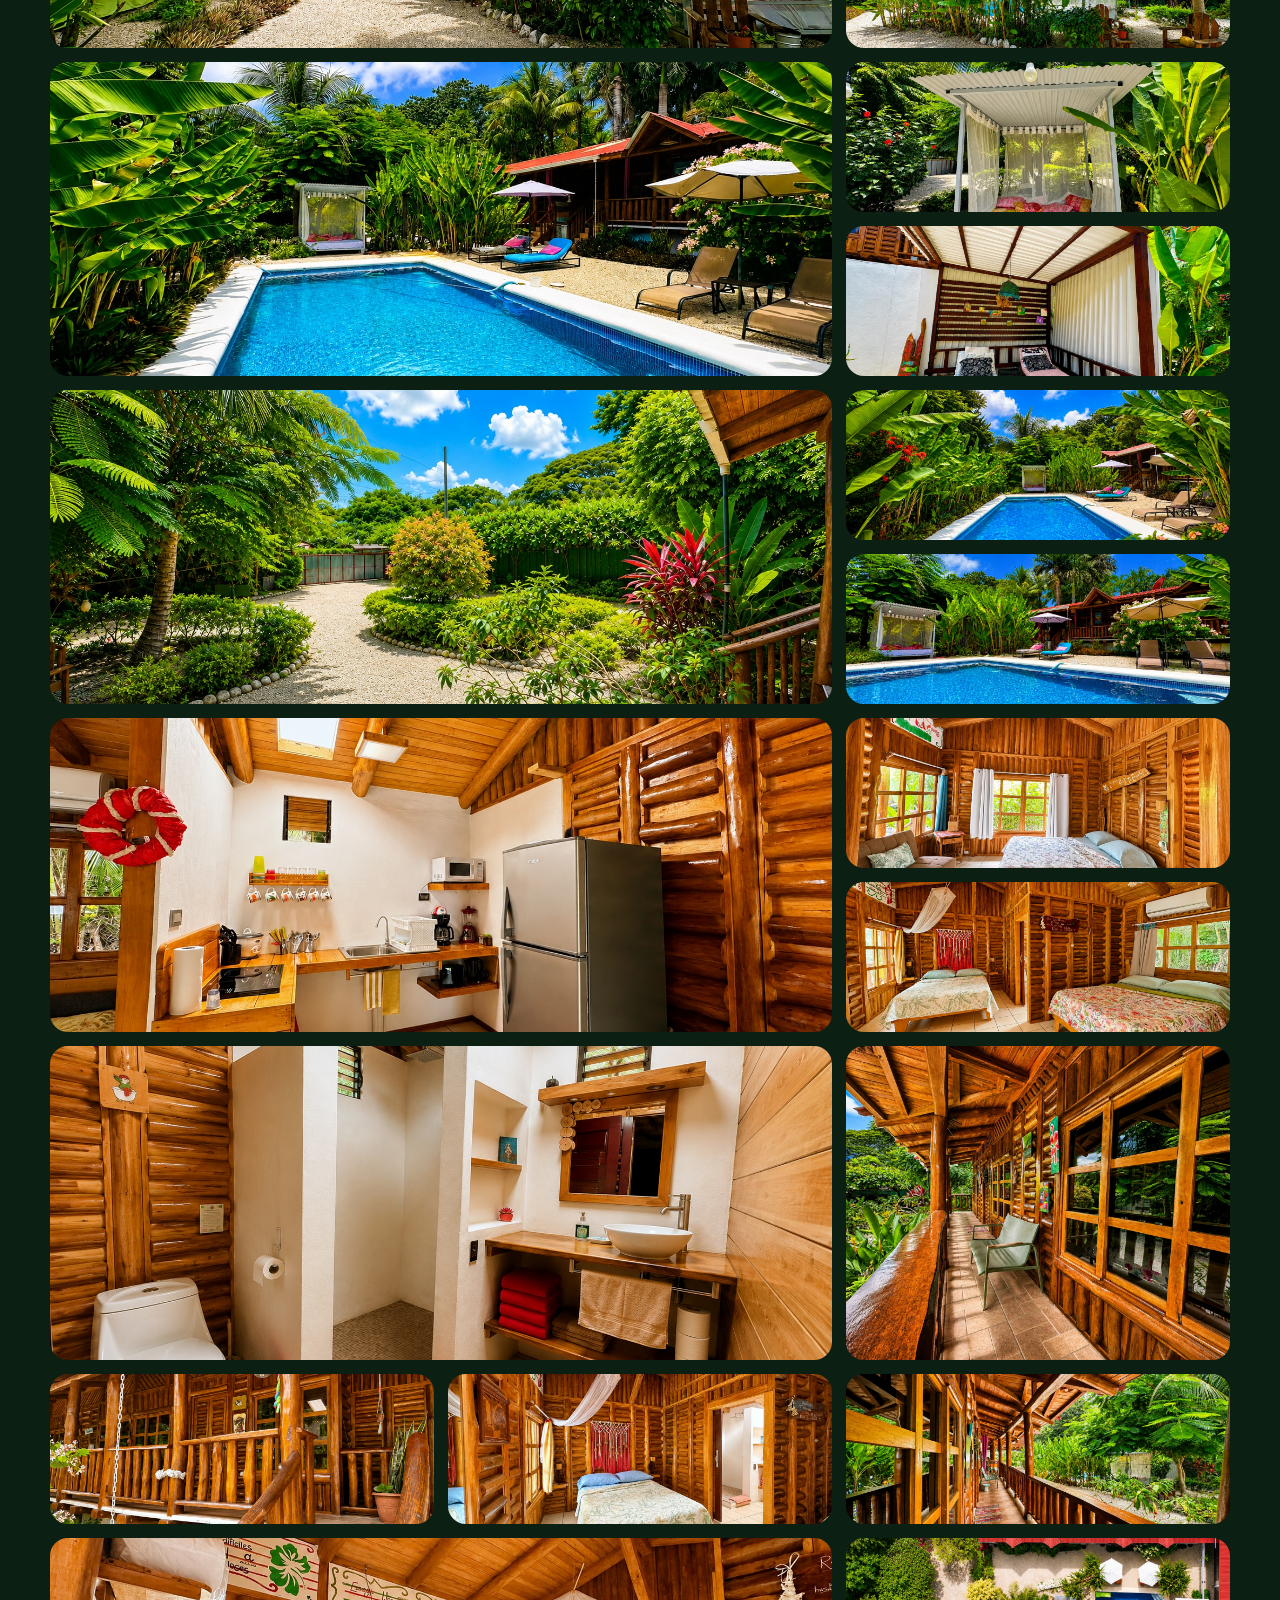
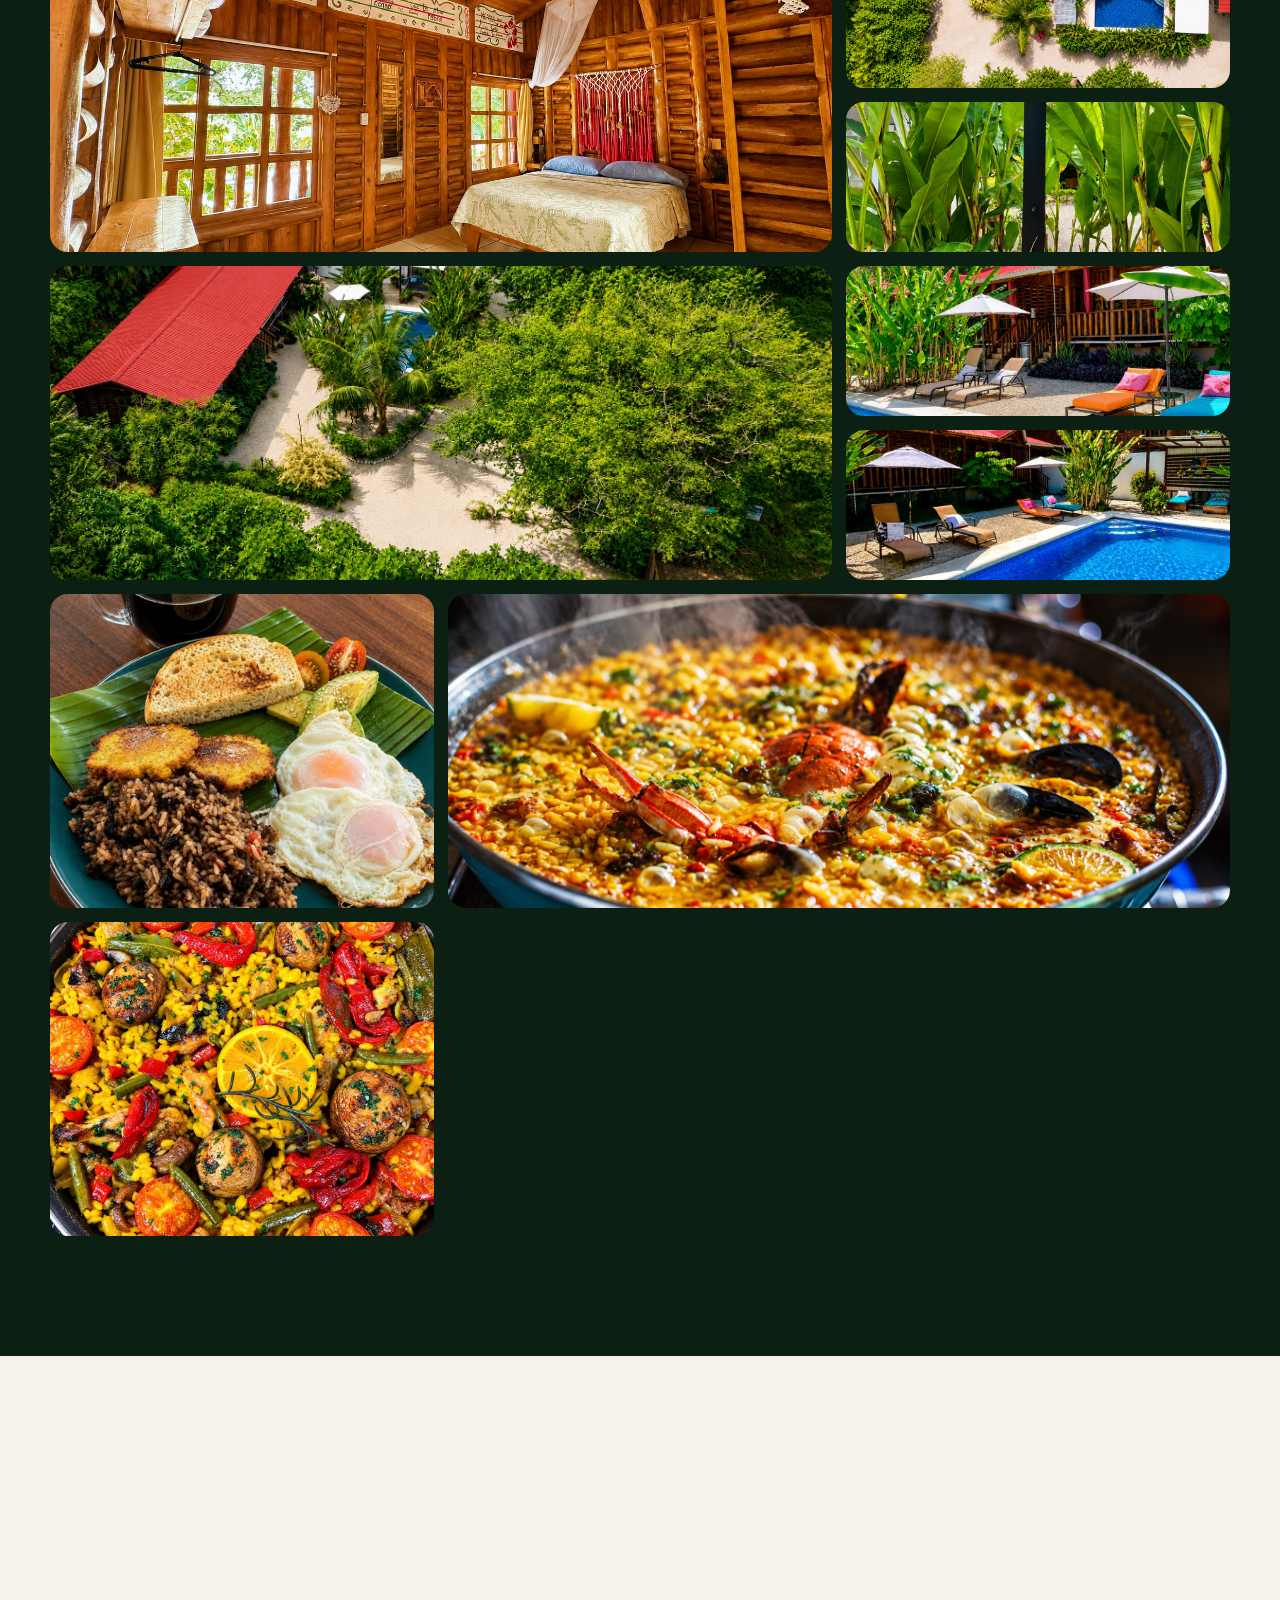
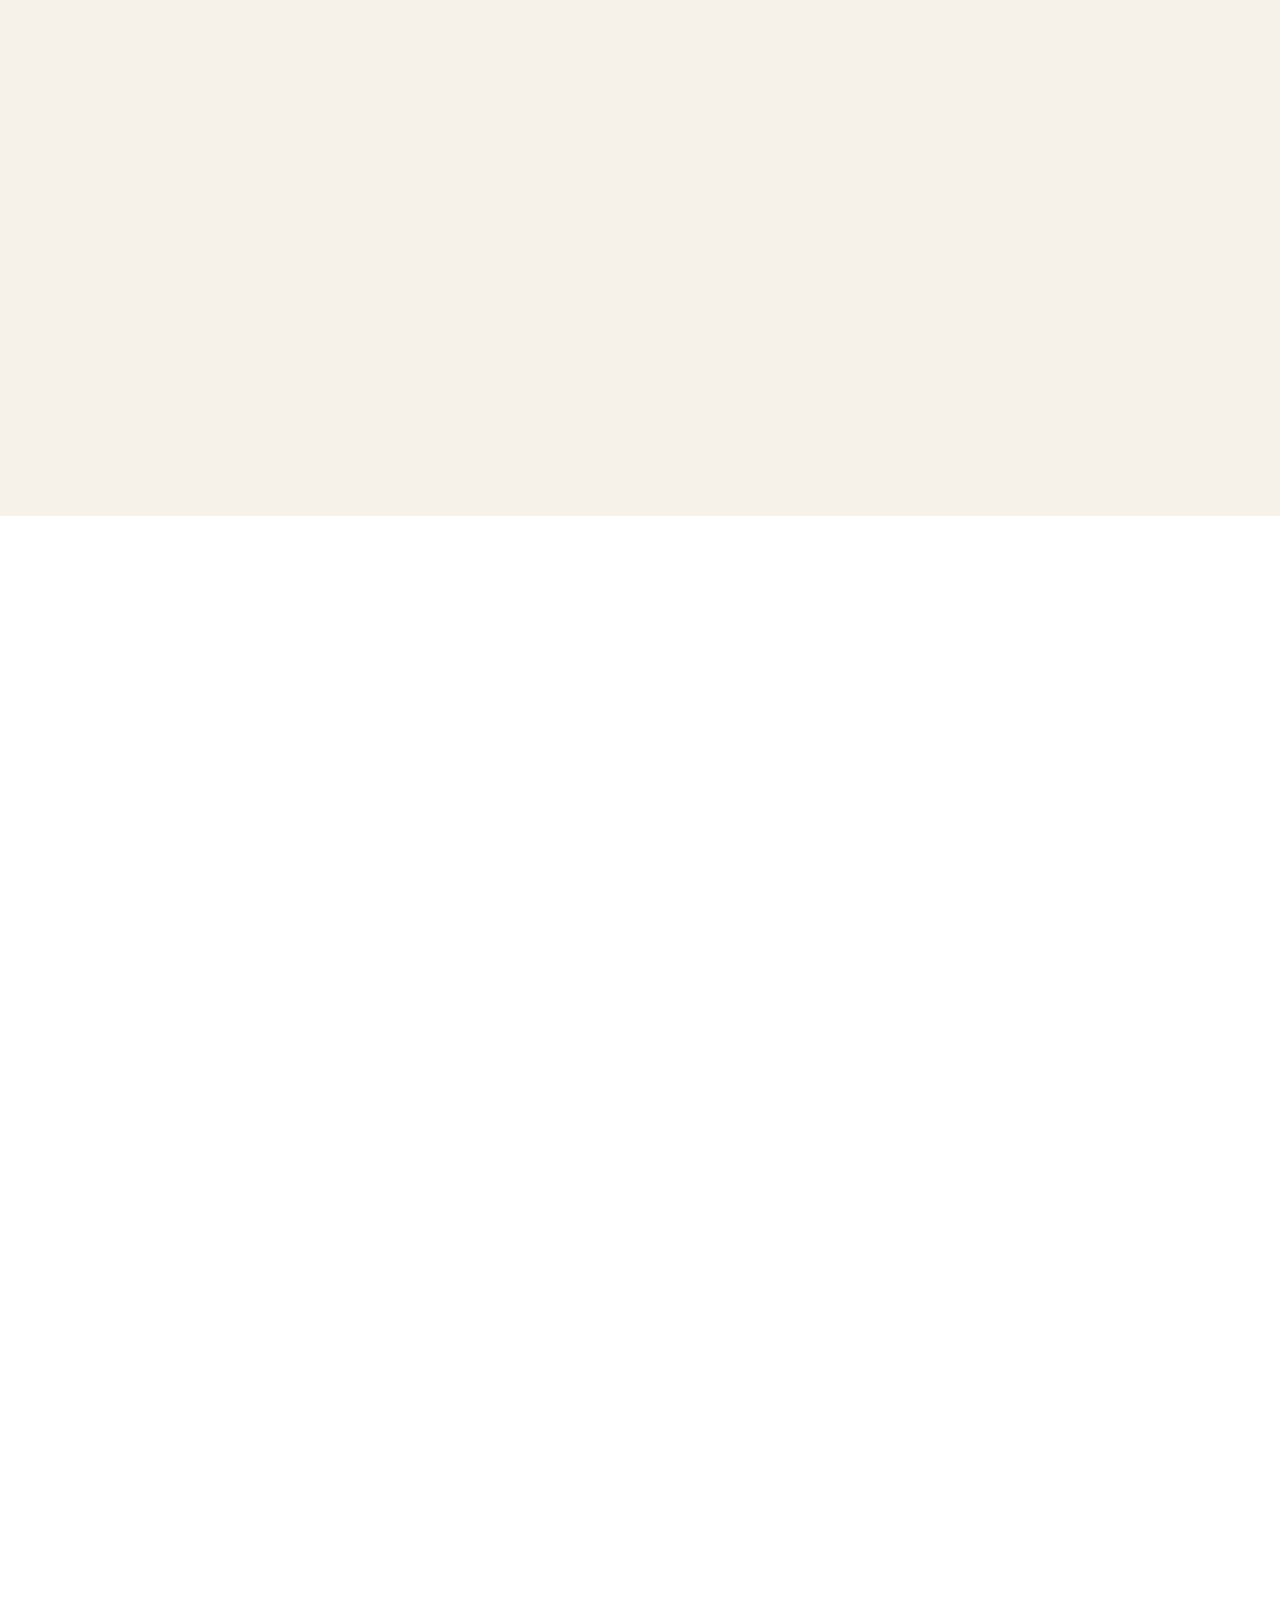
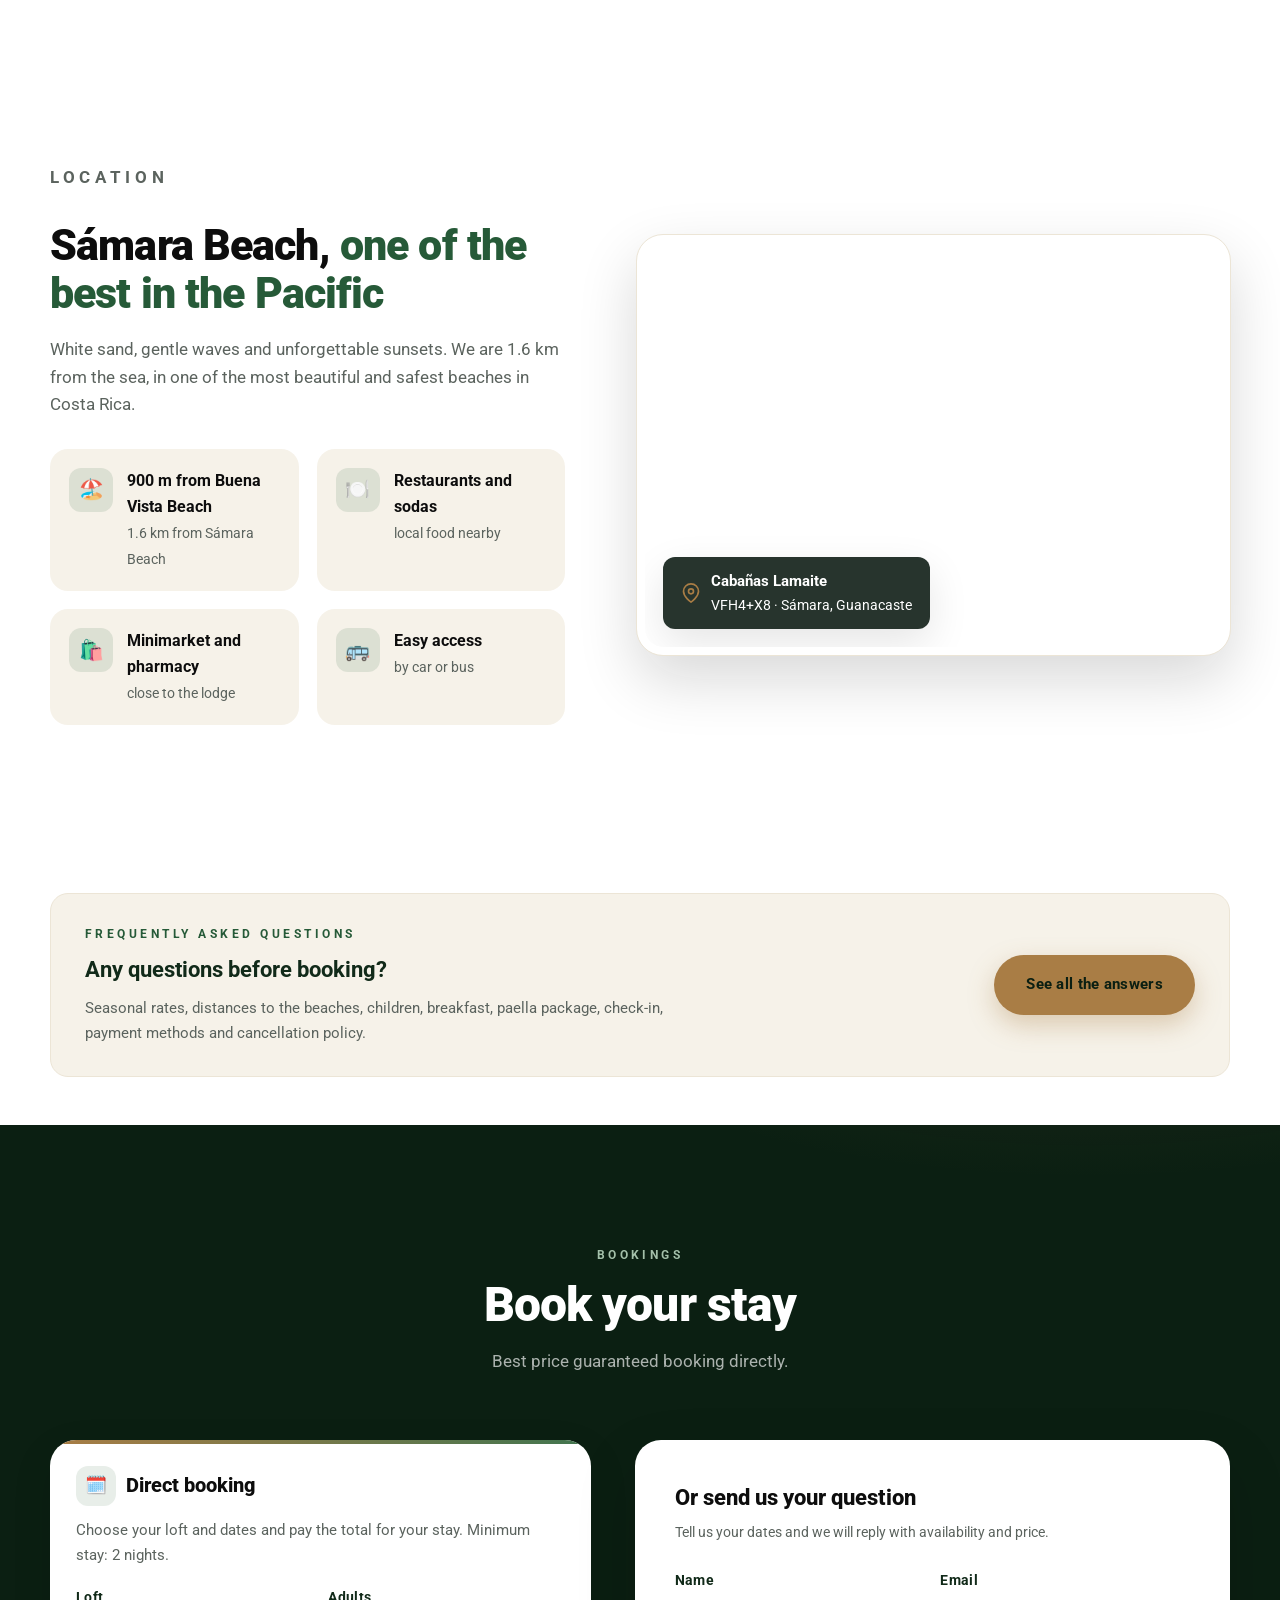
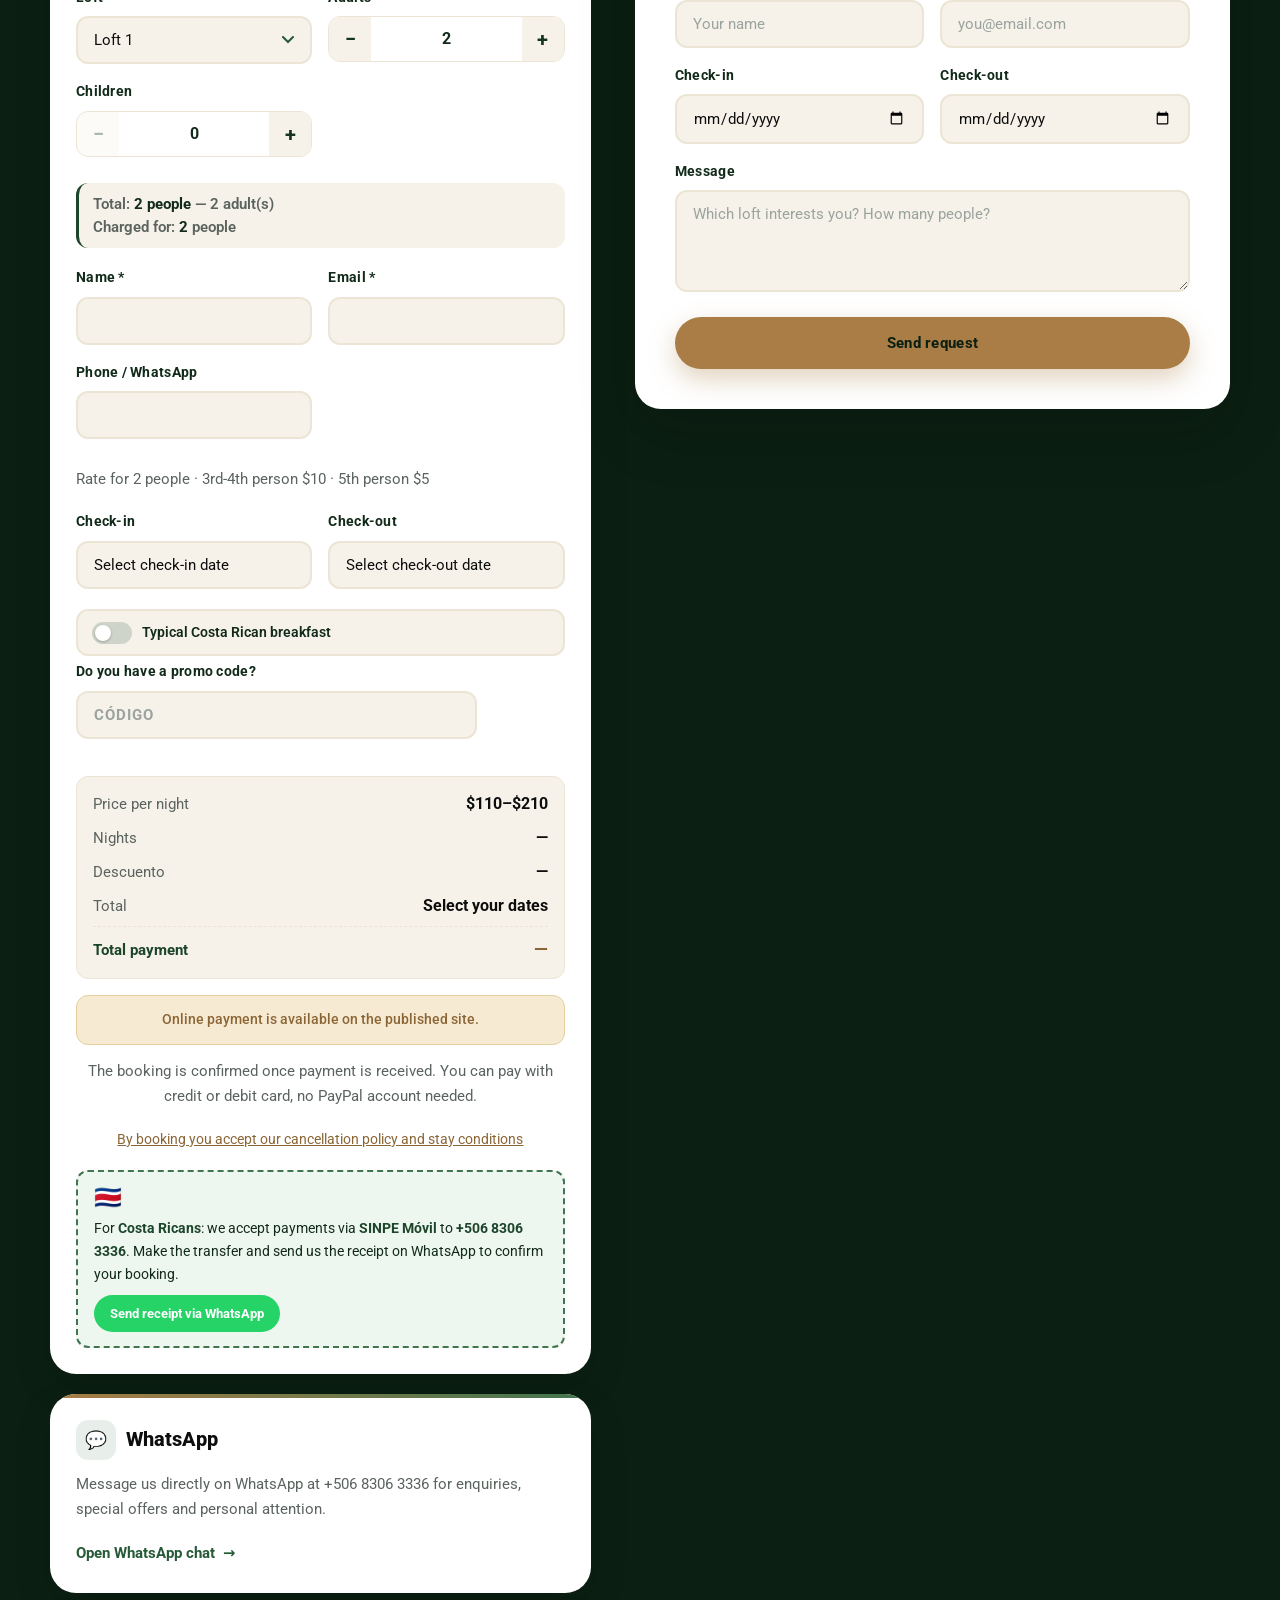
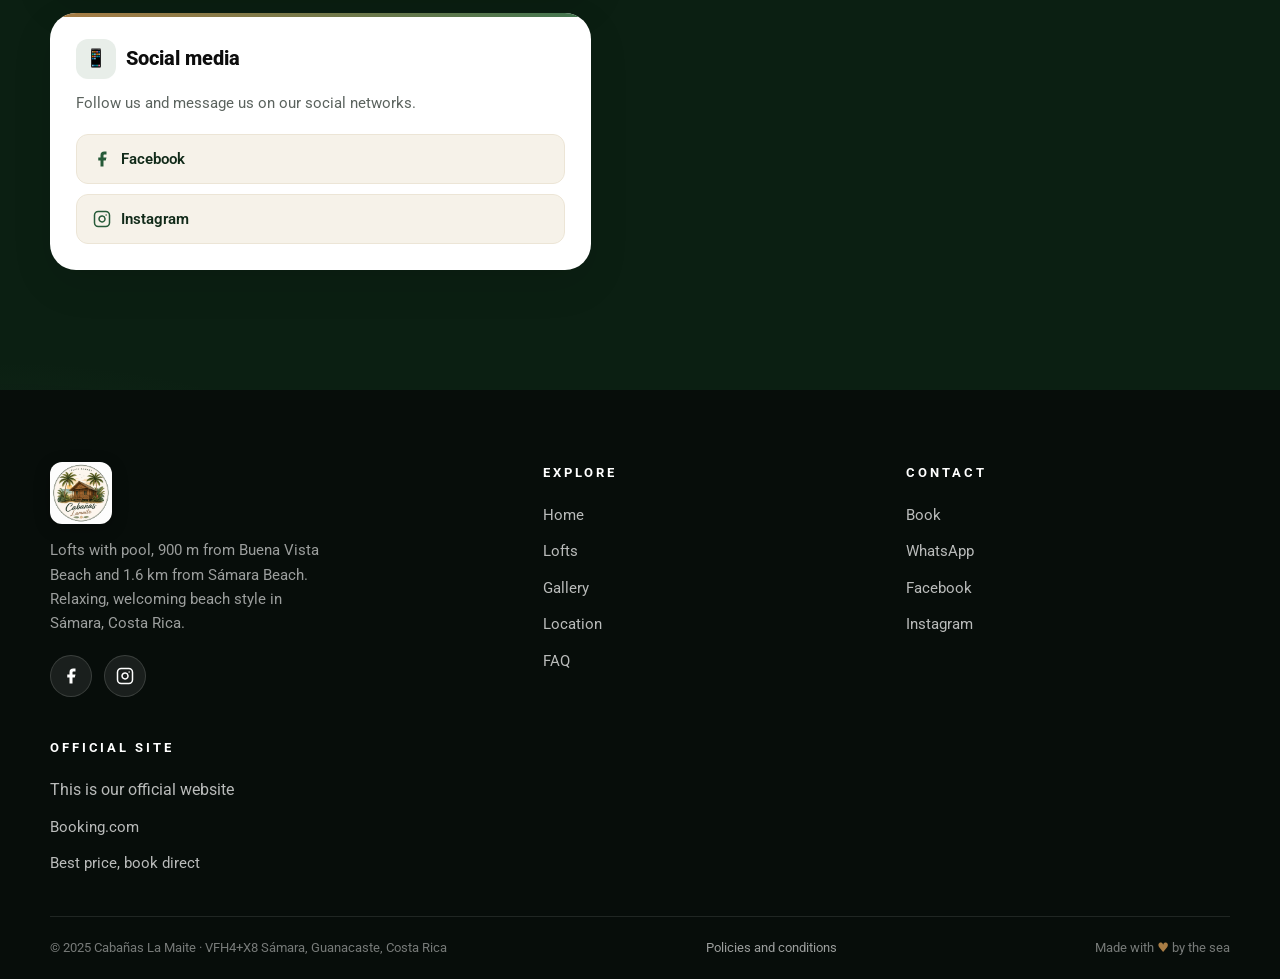
==== commit b3239cf5: "Corregir el estacionamiento: es privado y compartido entre los dos lofts con capacidad para 6 vehicu" ====
--- a/index.html
+++ b/index.html
@@ -67,7 +67,7 @@
         { "@type": "LocationFeatureSpecification", "name": "Cocina equipada", "value": true },
         { "@type": "LocationFeatureSpecification", "name": "Terraza", "value": true },
         { "@type": "LocationFeatureSpecification", "name": "Internet satelital", "value": true },
-        { "@type": "LocationFeatureSpecification", "name": "Estacionamiento privado", "value": true },
+        { "@type": "LocationFeatureSpecification", "name": "Estacionamiento privado compartido (6 vehículos)", "value": true },
         { "@type": "LocationFeatureSpecification", "name": "Entrada independiente", "value": true }
       ],
       "aggregateRating": {
@@ -232,7 +232,7 @@
                             <li data-i18n="chip.ac"><svg viewBox="0 0 24 24" fill="none" stroke-width="2" stroke-linecap="round"><path d="M5 12l5 5L20 7"/></svg>Aire acondicionado</li>
                             <li data-i18n="chip.kitchen"><svg viewBox="0 0 24 24" fill="none" stroke-width="2" stroke-linecap="round"><path d="M5 12l5 5L20 7"/></svg>Cocina equipada</li>
                             <li data-i18n="chip.internet"><svg viewBox="0 0 24 24" fill="none" stroke-width="2" stroke-linecap="round"><path d="M5 12l5 5L20 7"/></svg>Internet satelital</li>
-                            <li data-i18n="chip.parking"><svg viewBox="0 0 24 24" fill="none" stroke-width="2" stroke-linecap="round"><path d="M5 12l5 5L20 7"/></svg>Estacionamiento privado</li>
+                            <li data-i18n="chip.parking"><svg viewBox="0 0 24 24" fill="none" stroke-width="2" stroke-linecap="round"><path d="M5 12l5 5L20 7"/></svg>Estacionamiento privado compartido (6 carros)</li>
                             <li data-i18n="chip.breakfast"><svg viewBox="0 0 24 24" fill="none" stroke-width="2" stroke-linecap="round"><path d="M5 12l5 5L20 7"/></svg>Desayuno (no incluido)</li>
                             <li data-i18n="chip.cleaning"><svg viewBox="0 0 24 24" fill="none" stroke-width="2" stroke-linecap="round"><path d="M5 12l5 5L20 7"/></svg>Limpieza (5+ noches)</li>
                             <li data-i18n="chip.crib"><svg viewBox="0 0 24 24" fill="none" stroke-width="2" stroke-linecap="round"><path d="M5 12l5 5L20 7"/></svg>Cama para bebés</li>
@@ -269,7 +269,7 @@
                             <li data-i18n="chip.terrace"><svg viewBox="0 0 24 24" fill="none" stroke-width="2" stroke-linecap="round"><path d="M5 12l5 5L20 7"/></svg>Terraza privada</li>
                             <li data-i18n="chip.pool"><svg viewBox="0 0 24 24" fill="none" stroke-width="2" stroke-linecap="round"><path d="M5 12l5 5L20 7"/></svg>Piscina</li>
                             <li data-i18n="chip.internet"><svg viewBox="0 0 24 24" fill="none" stroke-width="2" stroke-linecap="round"><path d="M5 12l5 5L20 7"/></svg>Internet satelital</li>
-                            <li data-i18n="chip.parking"><svg viewBox="0 0 24 24" fill="none" stroke-width="2" stroke-linecap="round"><path d="M5 12l5 5L20 7"/></svg>Estacionamiento privado</li>
+                            <li data-i18n="chip.parking"><svg viewBox="0 0 24 24" fill="none" stroke-width="2" stroke-linecap="round"><path d="M5 12l5 5L20 7"/></svg>Estacionamiento privado compartido (6 carros)</li>
                             <li data-i18n="chip.breakfast"><svg viewBox="0 0 24 24" fill="none" stroke-width="2" stroke-linecap="round"><path d="M5 12l5 5L20 7"/></svg>Desayuno (no incluido)</li>
                             <li data-i18n="chip.cleaning"><svg viewBox="0 0 24 24" fill="none" stroke-width="2" stroke-linecap="round"><path d="M5 12l5 5L20 7"/></svg>Limpieza (5+ noches)</li>
                             <li data-i18n="chip.crib"><svg viewBox="0 0 24 24" fill="none" stroke-width="2" stroke-linecap="round"><path d="M5 12l5 5L20 7"/></svg>Cama para bebés</li>
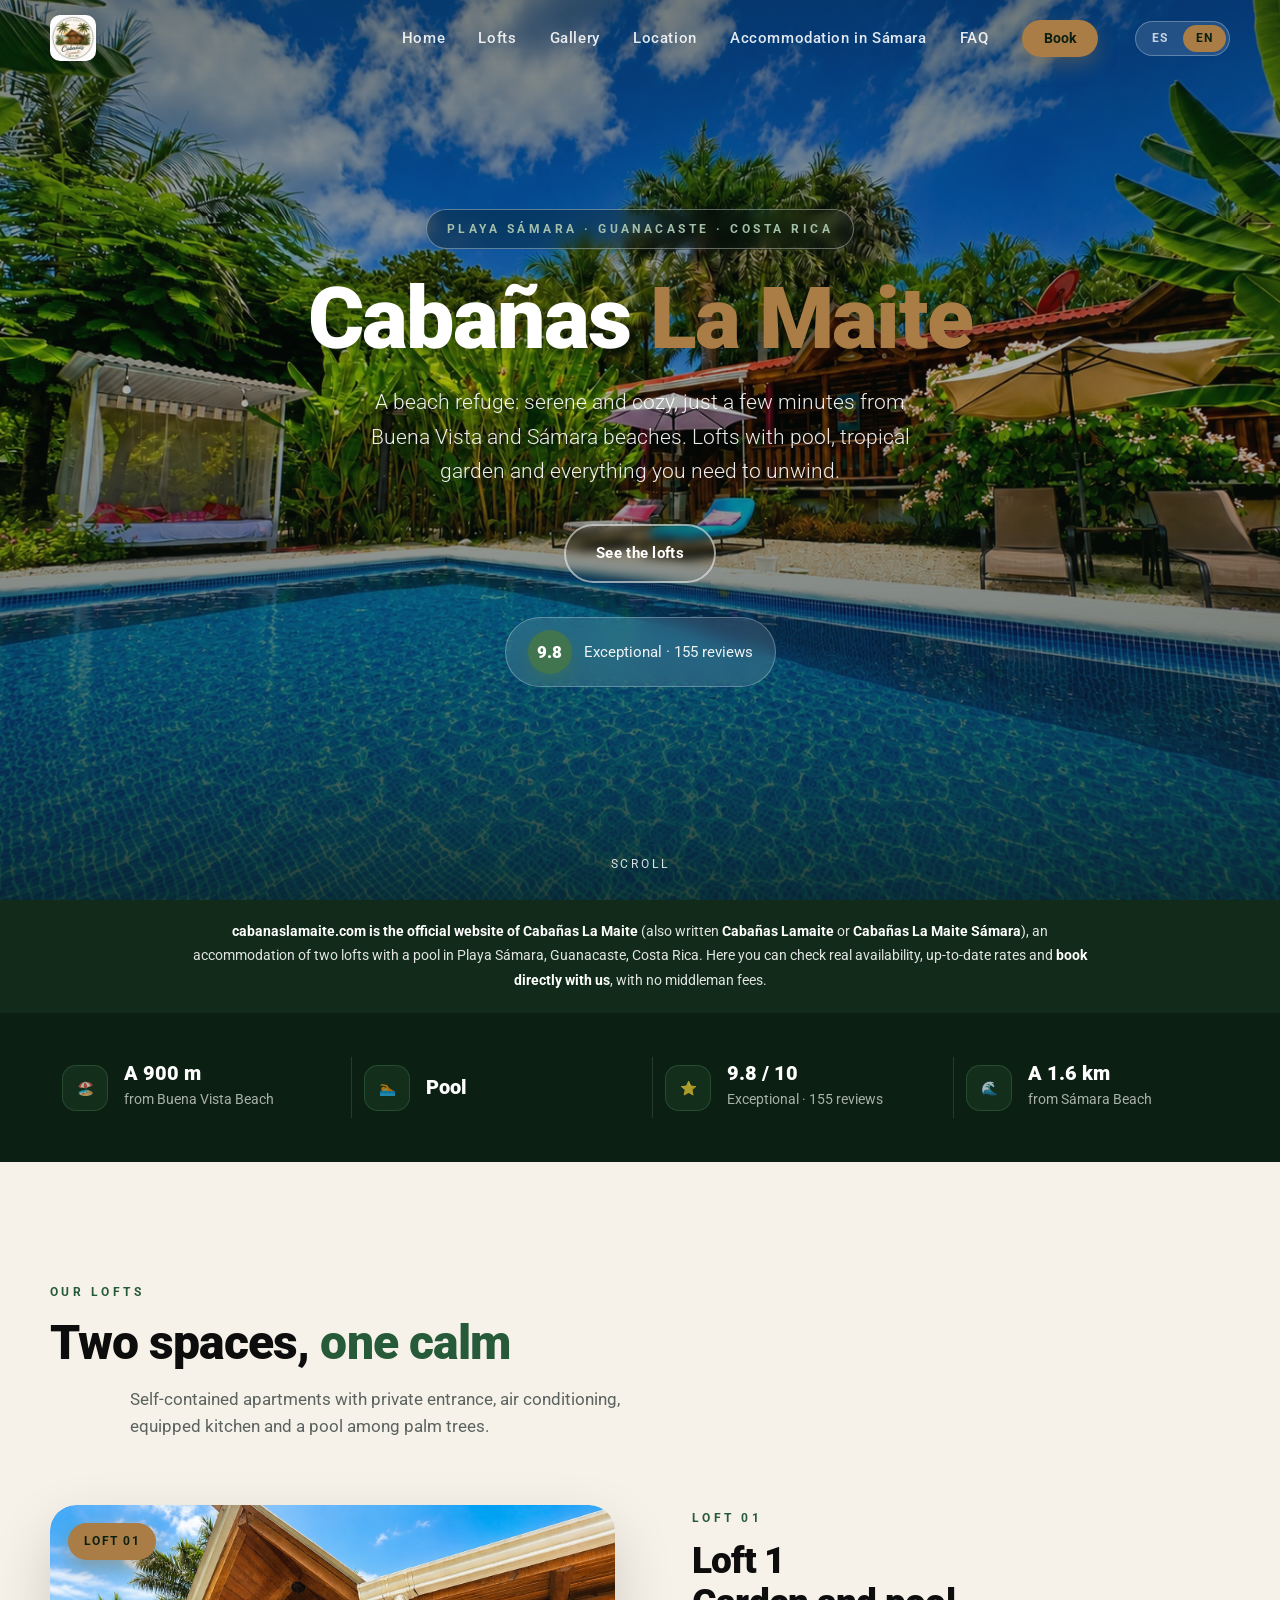
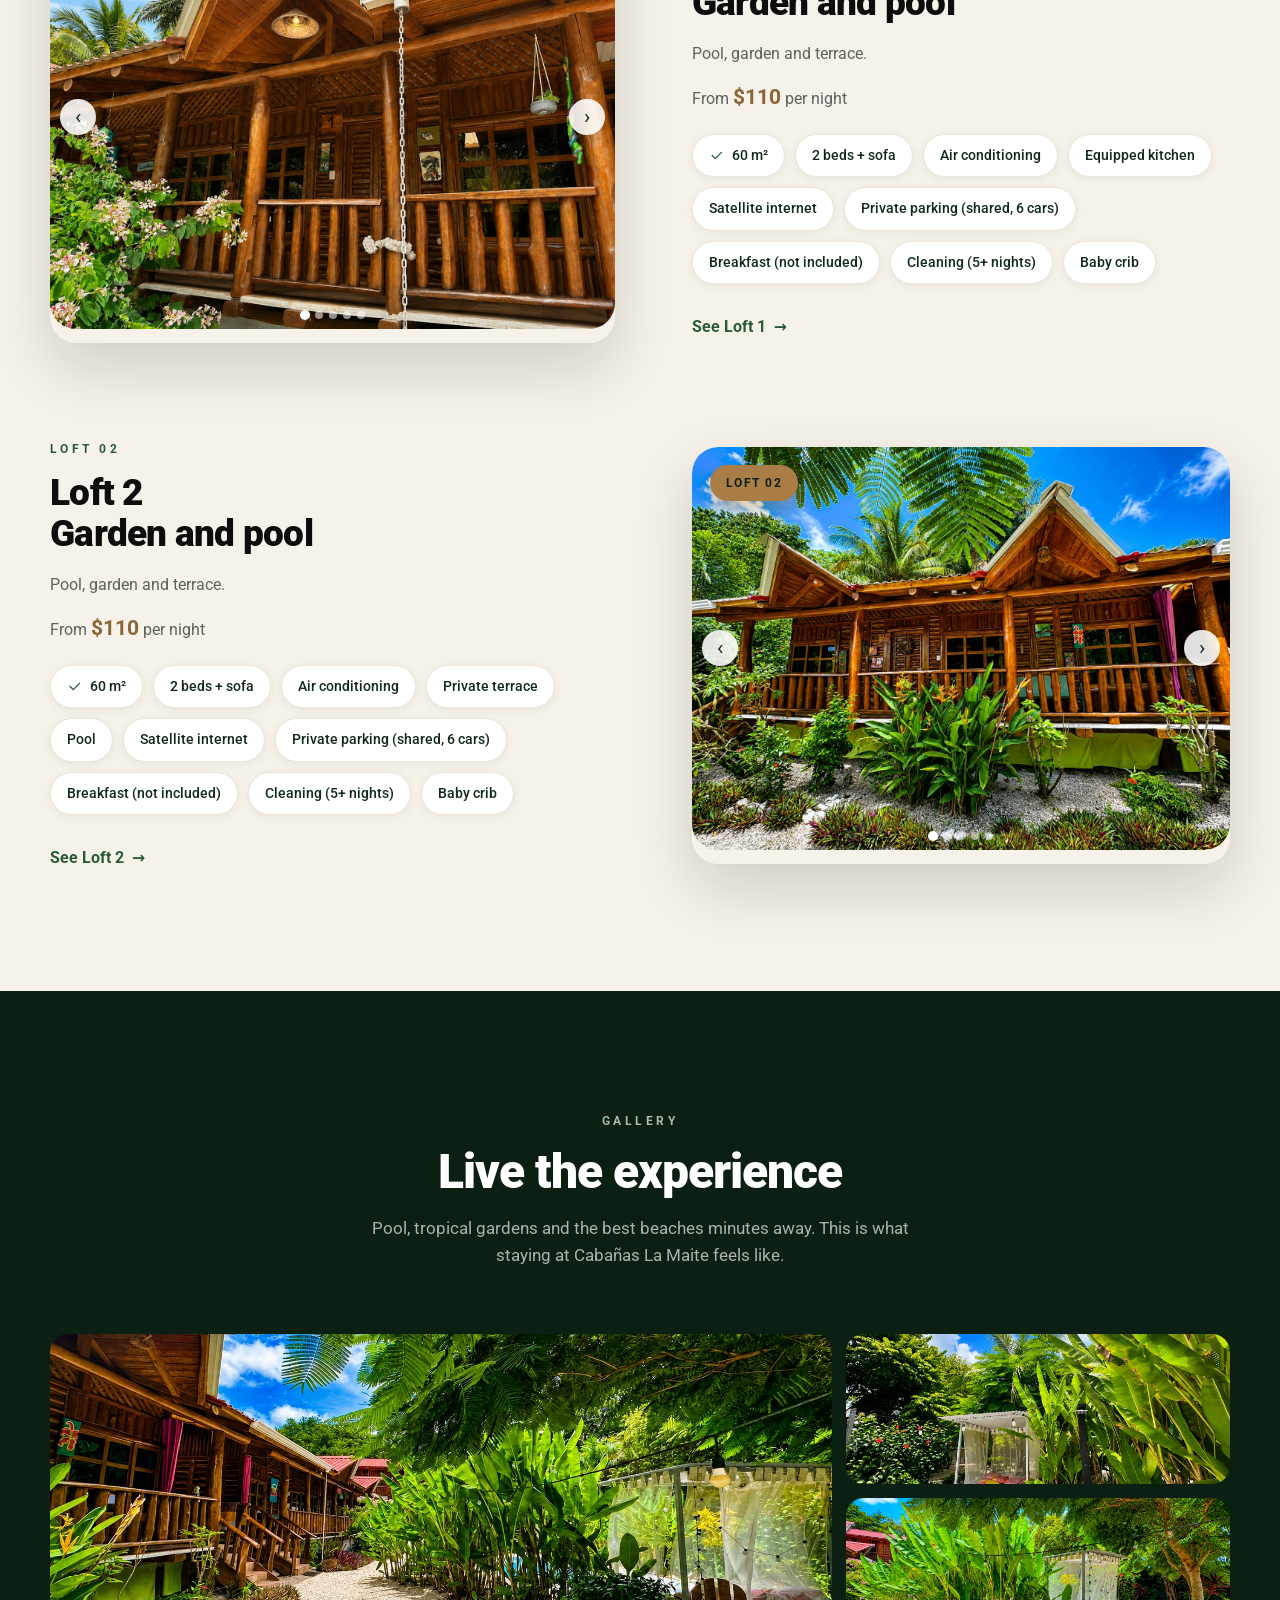
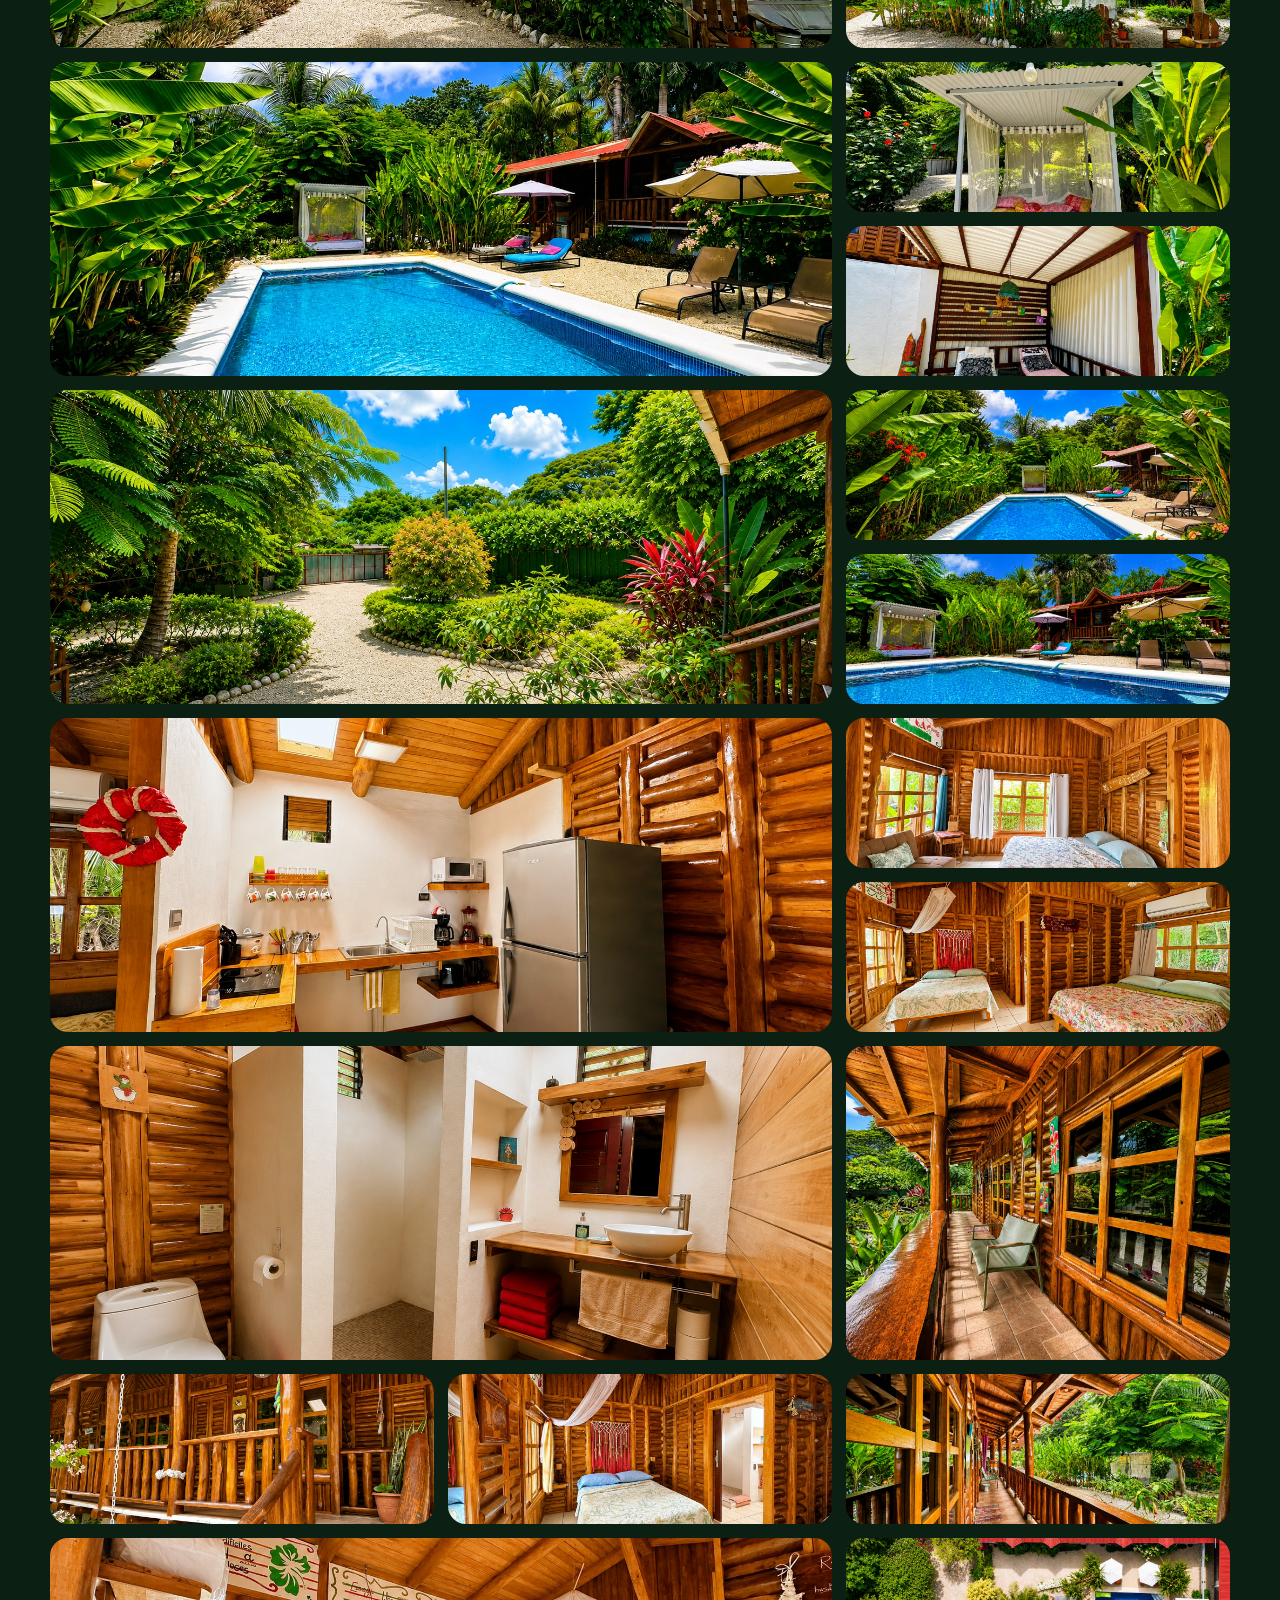
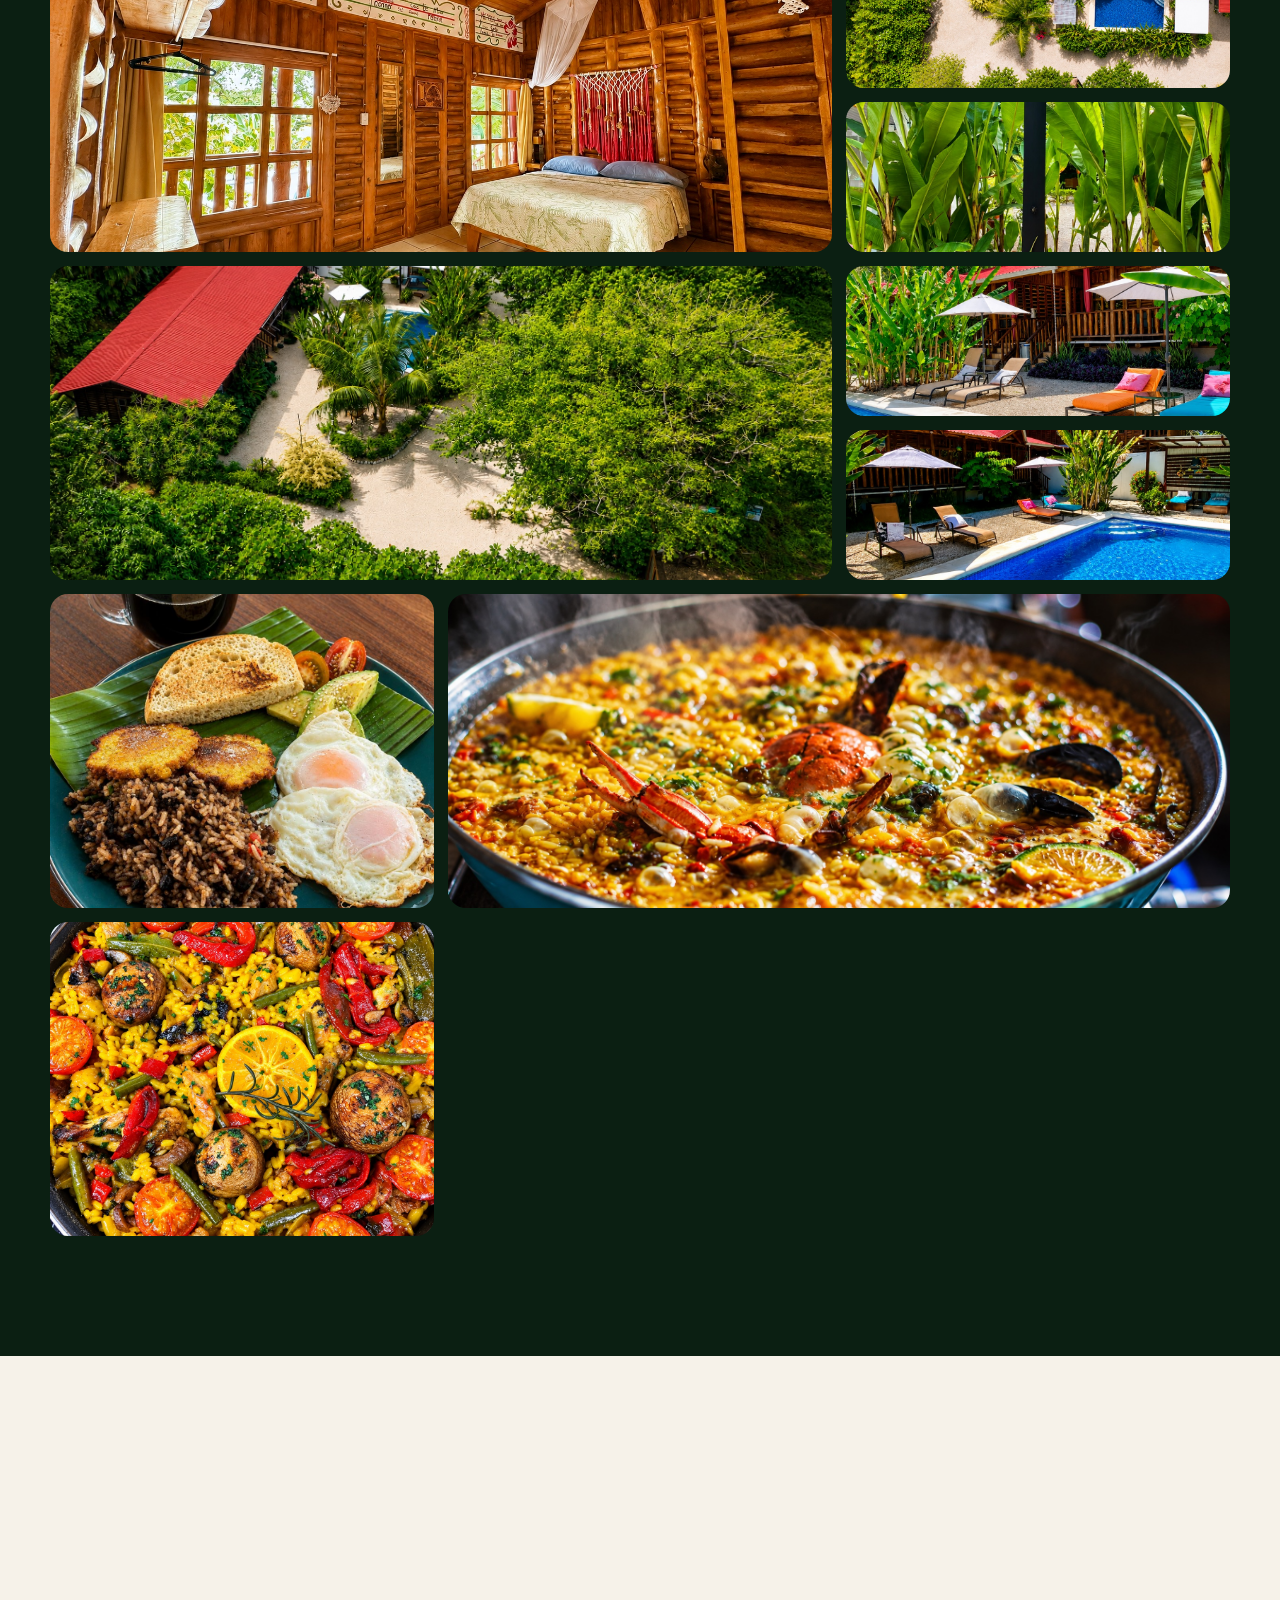
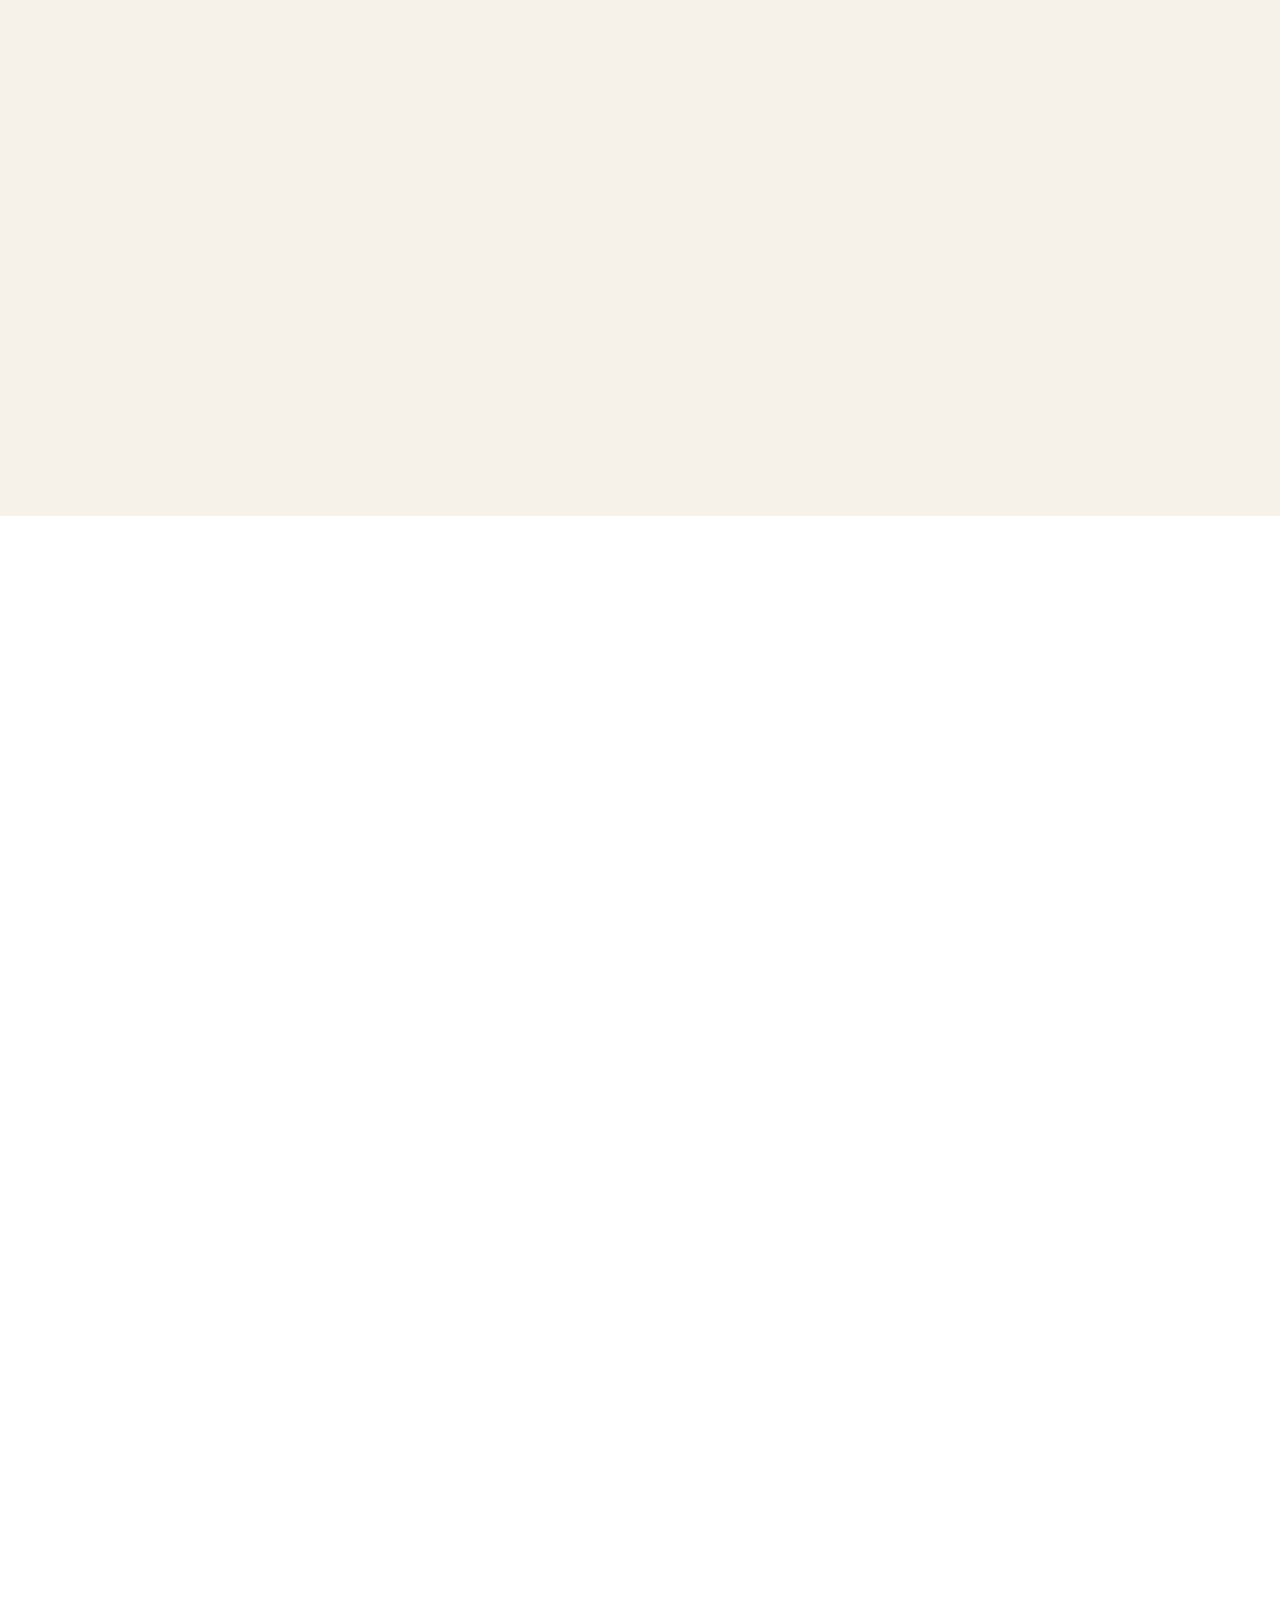
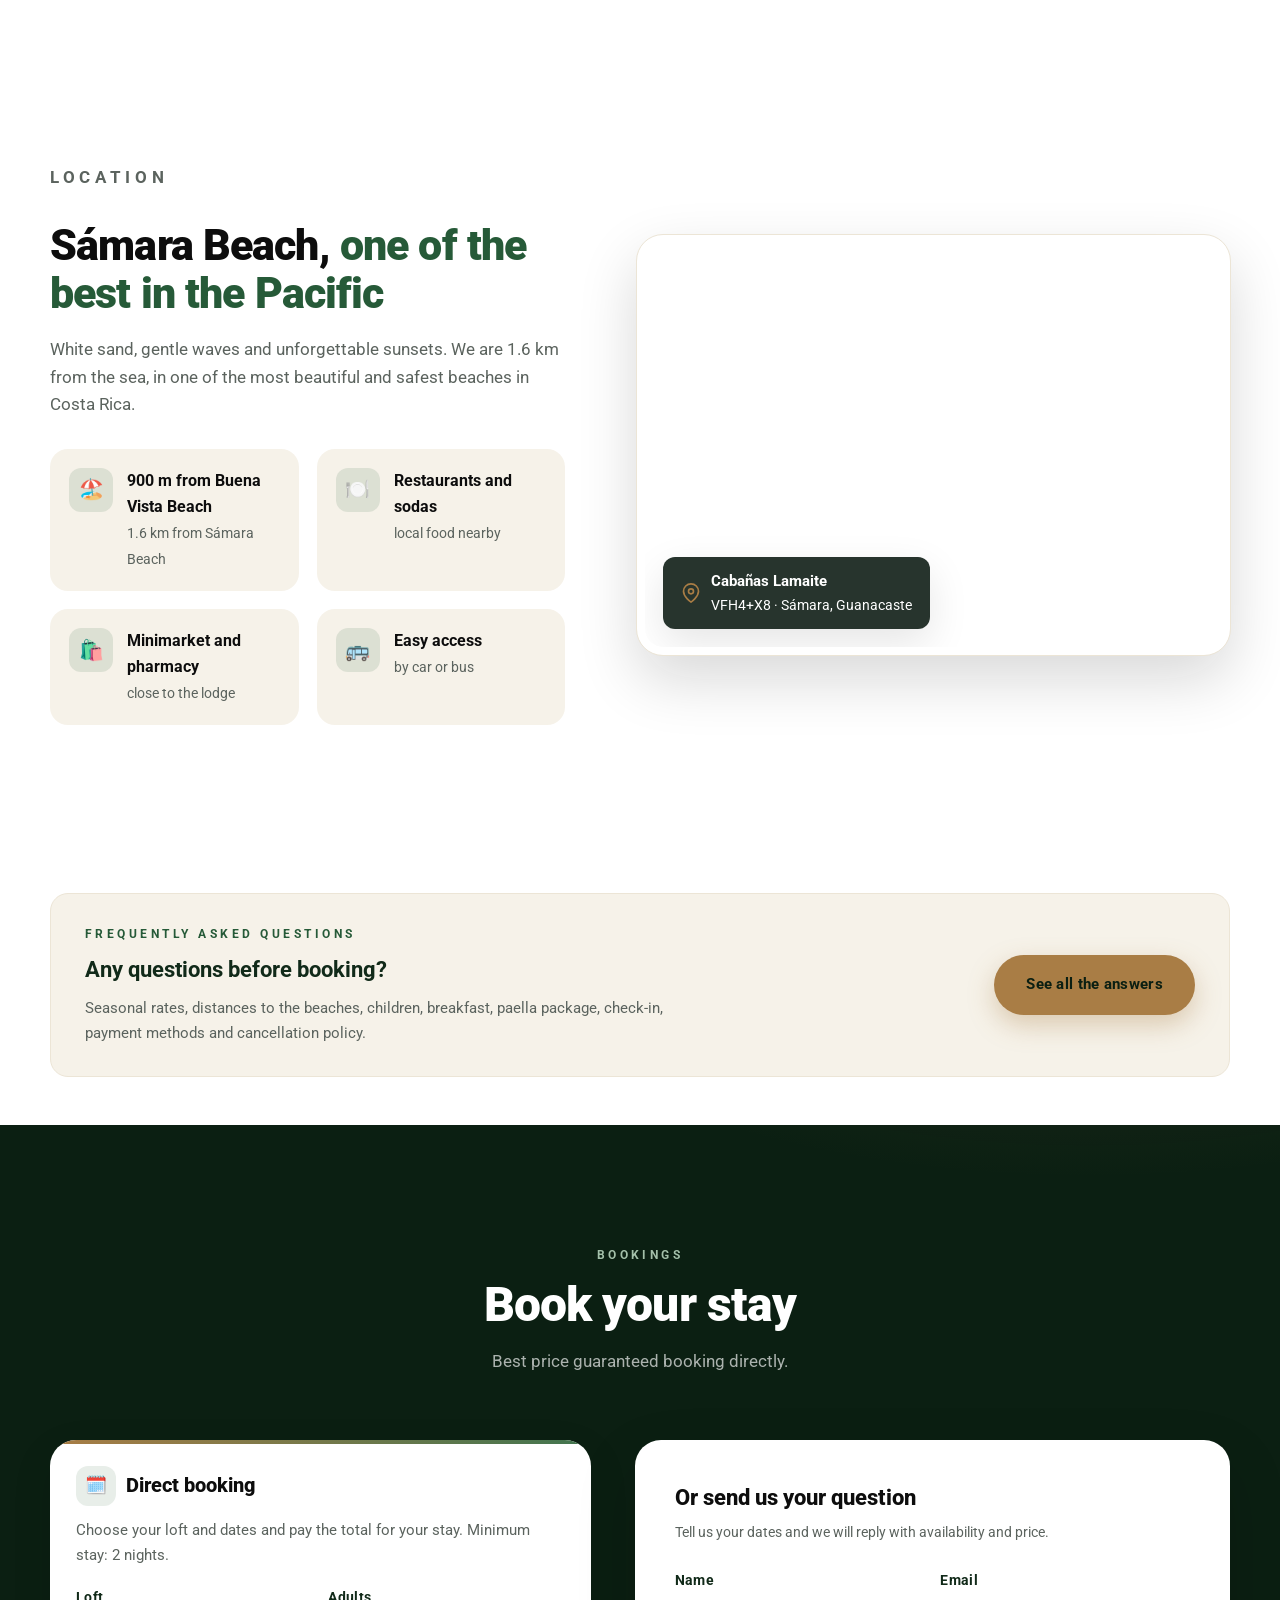
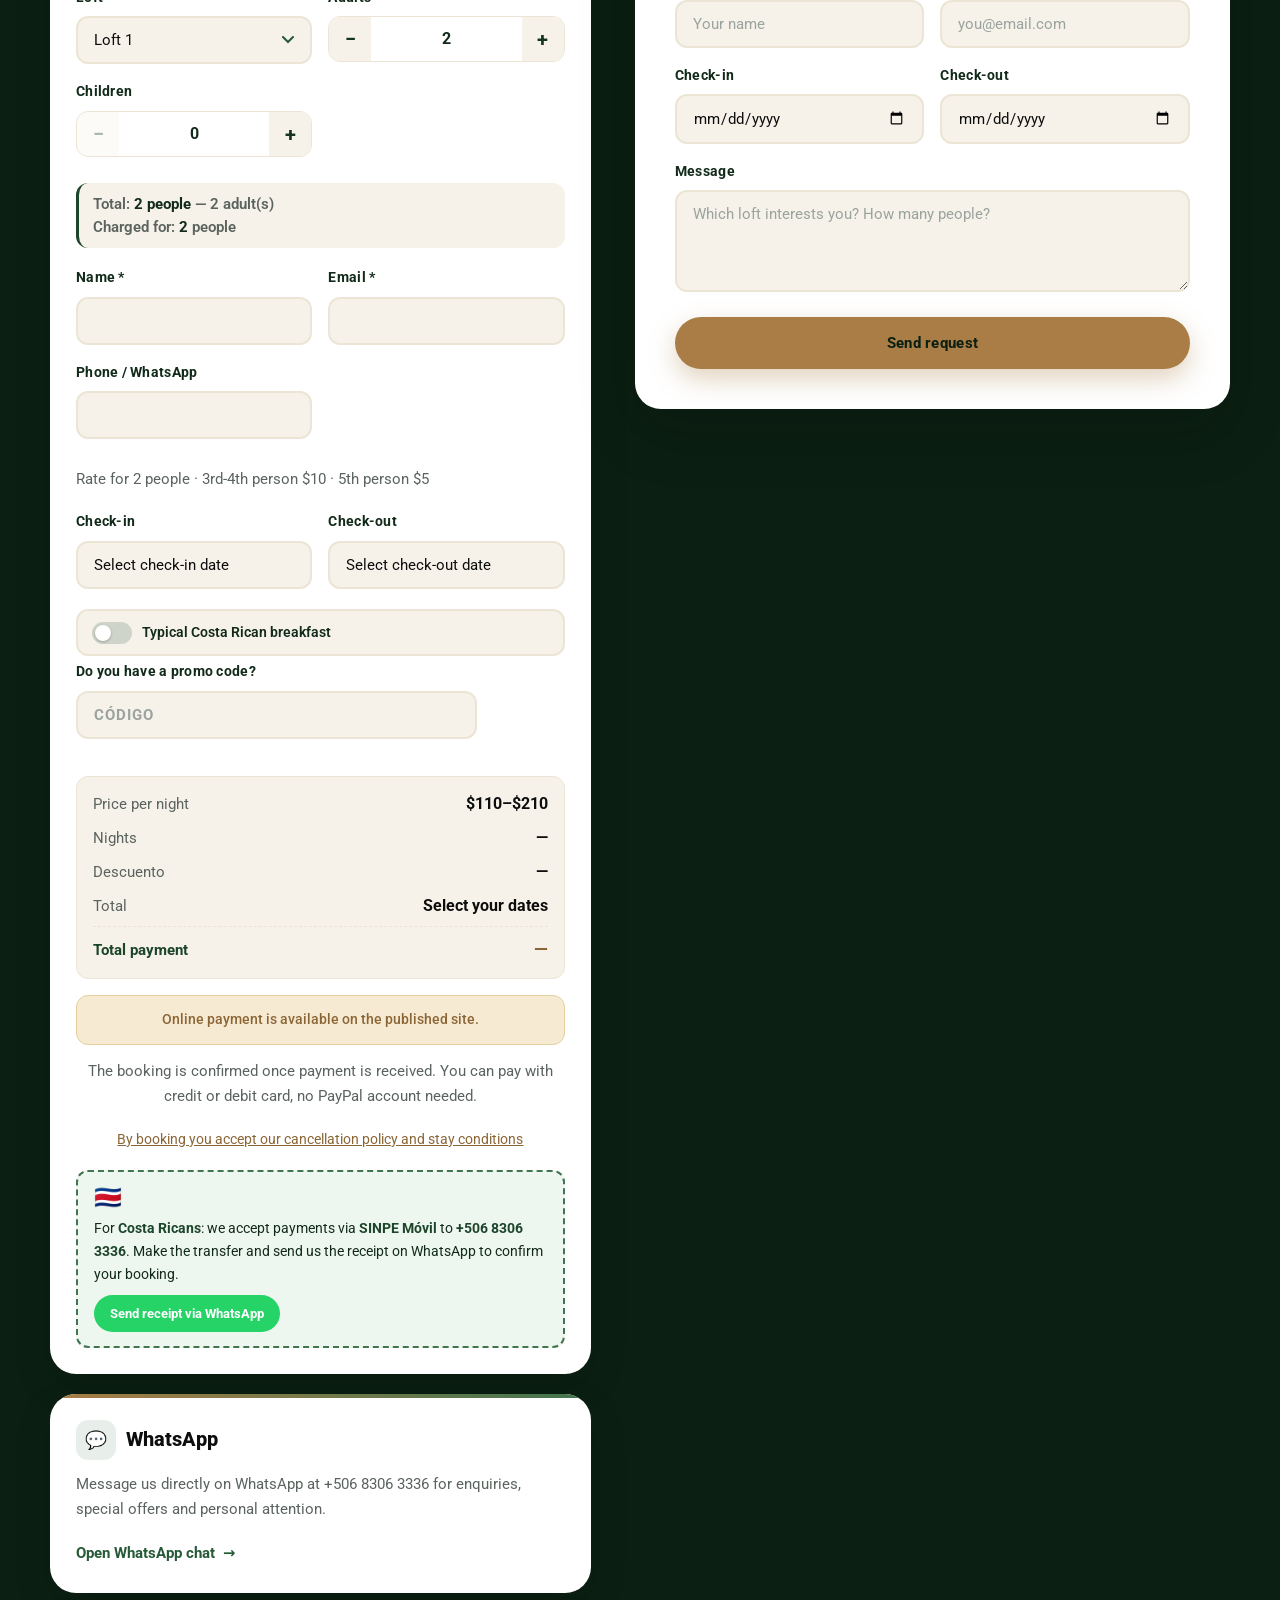
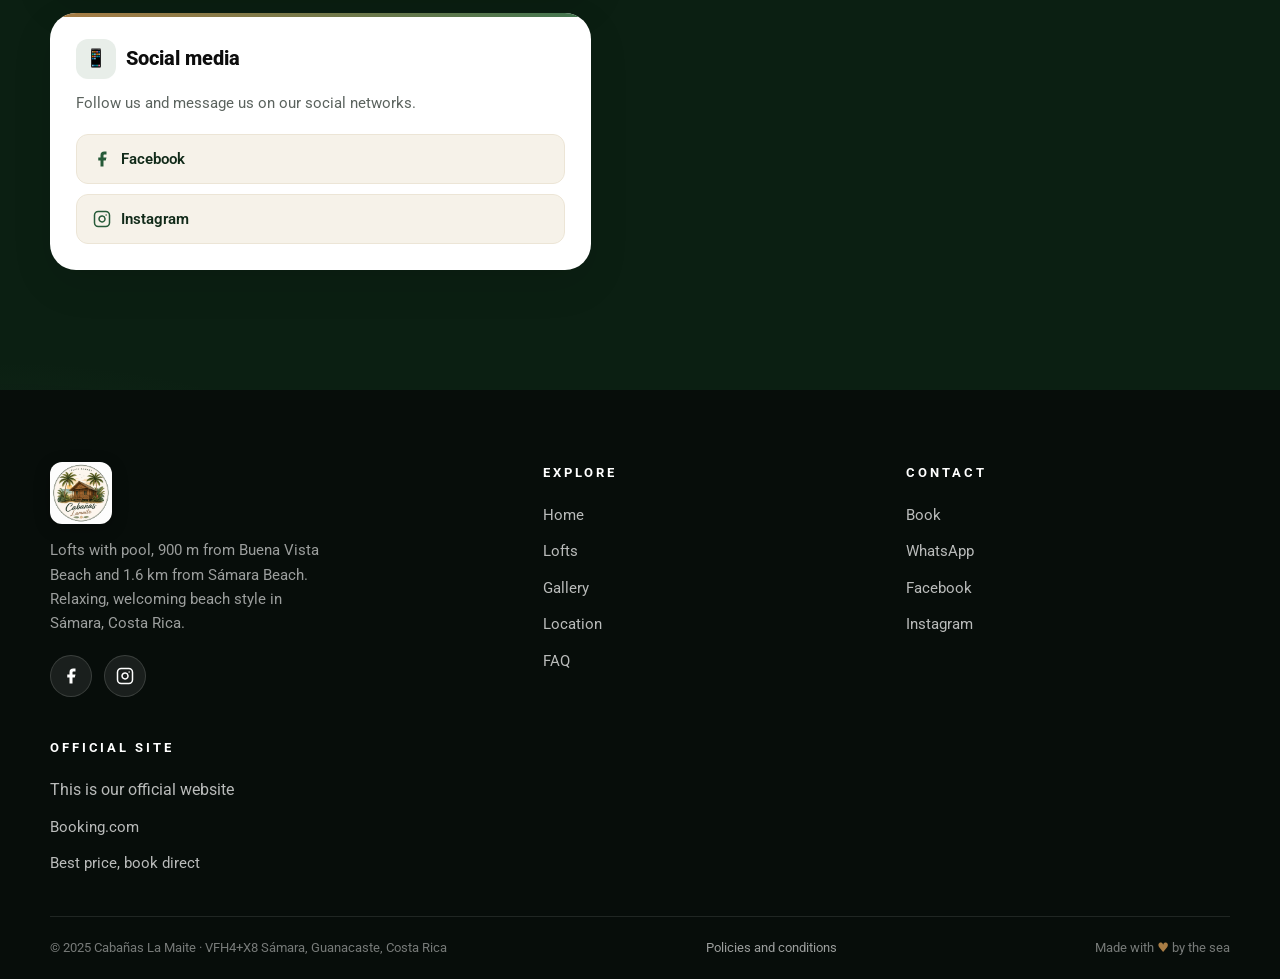
==== commit 5515c337: "SEO: nueva pagina guia 'Hospedaje en Samara' con datos reales de como llegar y temporadas, titulos y" ====
--- a/index.html
+++ b/index.html
@@ -3,8 +3,8 @@
 <head>
     <meta charset="UTF-8">
     <meta name="viewport" content="width=device-width, initial-scale=1.0">
-    <meta name="description" content="Cabañas La Maite (Lamaite) · Sitio web oficial. Lofts con piscina en Sámara, Costa Rica. A 900 m de Playa Buena Vista y 1,6 km de Playa Sámara, con aire acondicionado, cocina equipada y ambiente sobrio y playero.">
-    <title>Cabañas La Maite (Lamaite) · Sámara, Costa Rica | Sitio Oficial</title>
+    <meta name="description" content="Hospedaje en Sámara, Costa Rica: sitio web oficial de Cabañas La Maite. Lofts con piscina a 900 m de Playa Buena Vista y 1,6 km de Playa Sámara. Reserva directa desde $110.">
+    <title>Cabañas La Maite (Lamaite) · Hospedaje en Sámara | Sitio Oficial</title>
     <link rel="icon" href="img/favicon.png">
     <link rel="canonical" href="https://www.cabanaslamaite.com/">
     <meta name="google-site-verification" content="googlee362062a2b91626f">
@@ -13,7 +13,7 @@
     <meta property="og:type" content="website">
     <meta property="og:site_name" content="Cabañas La Maite">
     <meta property="og:locale" content="es_CR">
-    <meta property="og:title" content="Cabañas La Maite · Lofts con piscina en Playa Sámara, Costa Rica">
+    <meta property="og:title" content="Cabañas La Maite · Hospedaje en Sámara, Costa Rica">
     <meta property="og:description" content="Lofts con piscina compartida y jardín tropical a 900 m de Playa Buena Vista y 1,6 km de Playa Sámara. Aire acondicionado, cocina equipada. Reserva directa desde $110/noche.">
     <meta property="og:url" content="https://www.cabanaslamaite.com/">
     <meta property="og:image" content="https://www.cabanaslamaite.com/img/hero.jpg">
@@ -120,6 +120,7 @@
                 <li><a href="#lofts" data-i18n="nav.lofts">Lofts</a></li>
                 <li><a href="#galeria" data-i18n="nav.galeria">Galería</a></li>
                 <li><a href="#ubicacion" data-i18n="nav.ubicacion">Ubicación</a></li>
+                <li><a href="hospedaje-samara.html" data-i18n="nav.hospedaje">Hospedaje en Sámara</a></li>
                 <li><a href="preguntas-frecuentes.html" data-i18n="nav.faq">Preguntas frecuentes</a></li>
                 <li><a href="#reservar" class="nav-cta" data-i18n="nav.reservar">Reservar</a></li>
                 <li class="lang-switch" role="group" aria-label="Idioma / Language">
